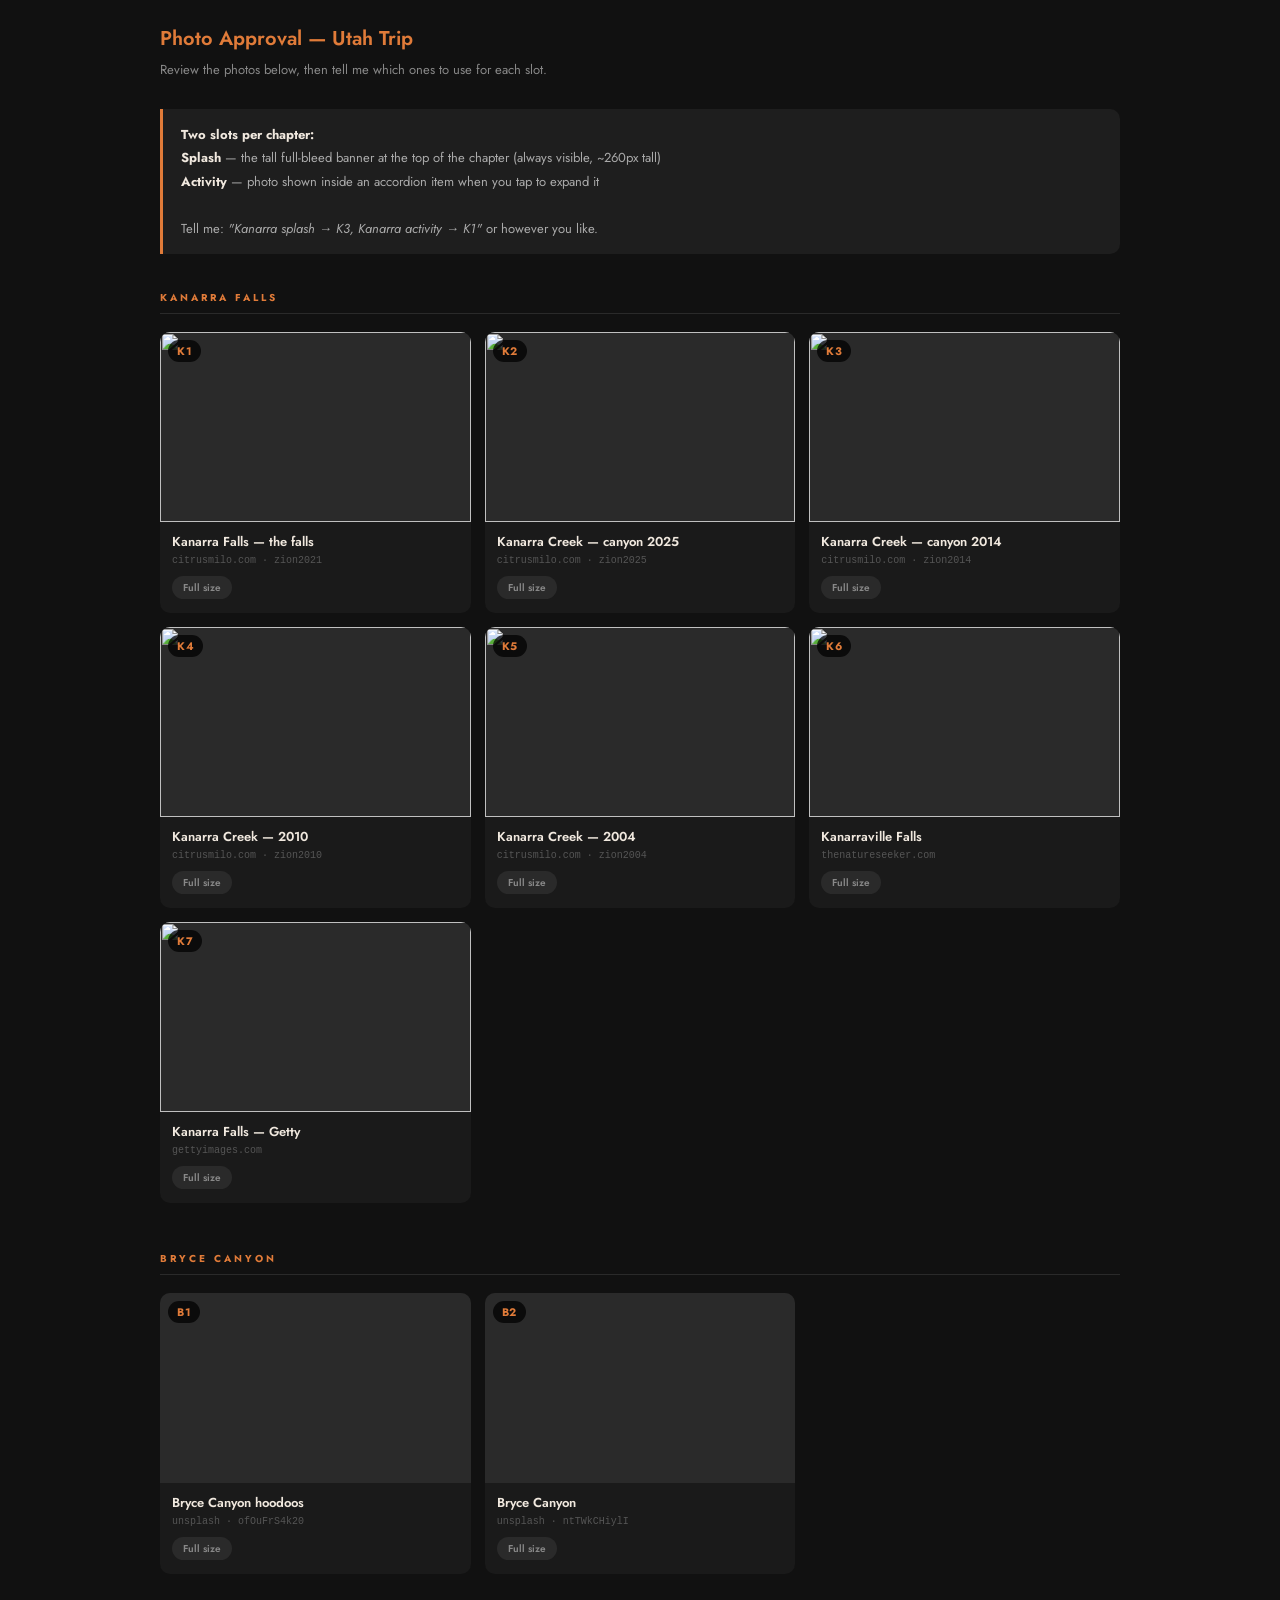
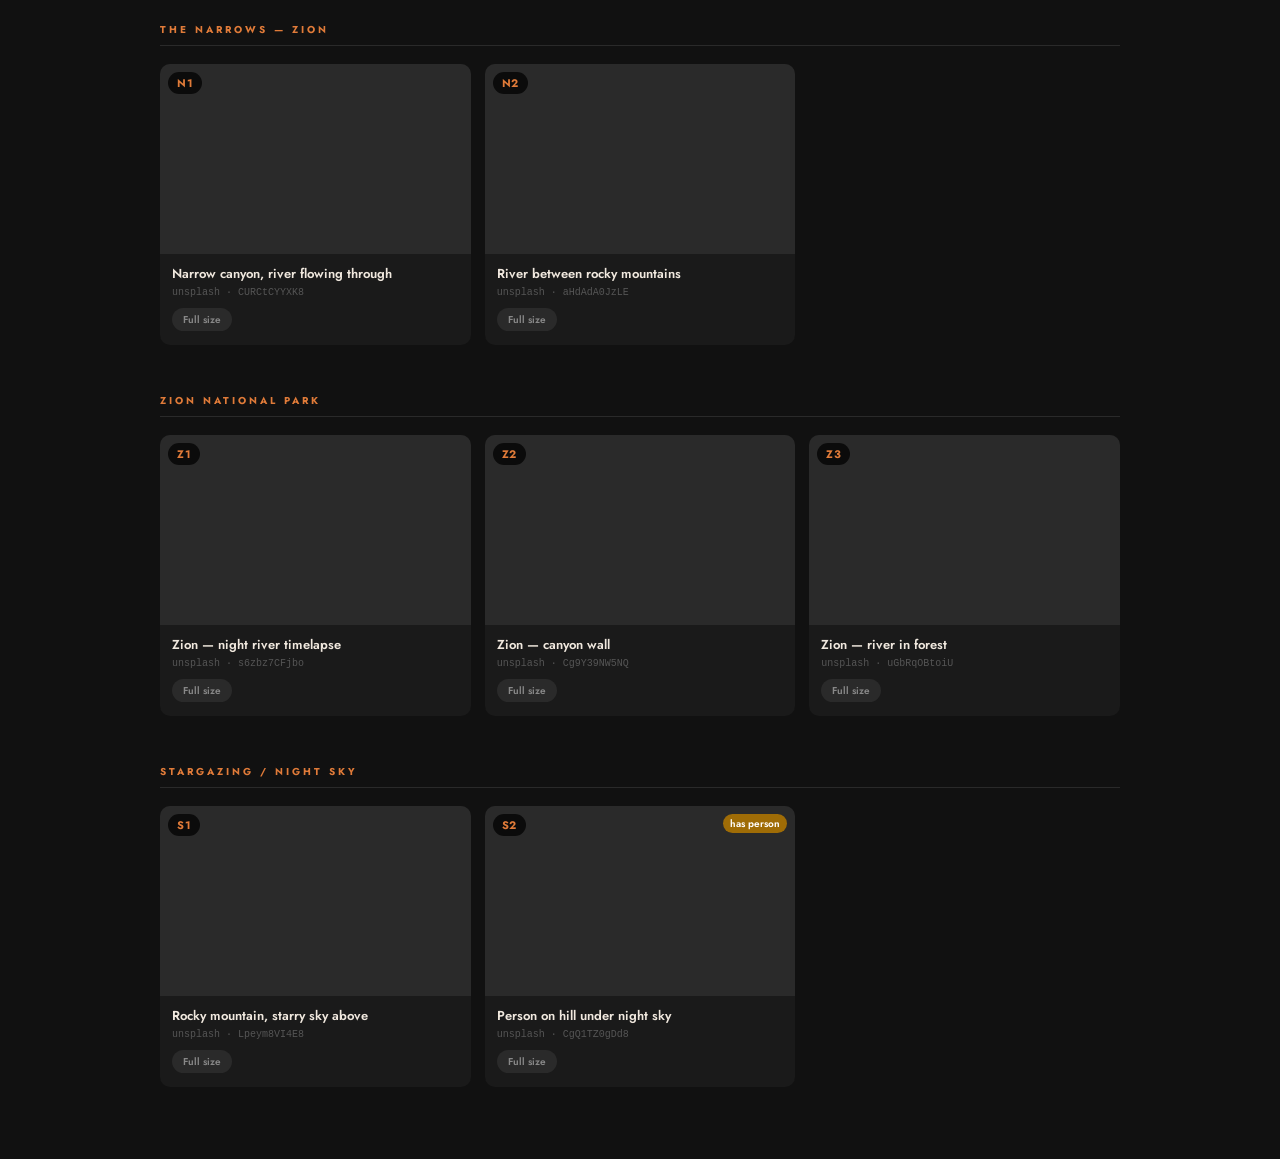
==== photos.html @ e94b5b5e "update: rebuild photo gallery with user-provided photos Kanarra (K1-K7), Bryce (B1-B2), Narrows (N1-" ====
<!DOCTYPE html>
<html lang="en">
<head>
<meta charset="UTF-8">
<meta name="viewport" content="width=device-width, initial-scale=1.0">
<title>Photo Approval — Utah Trip</title>
<link href="https://fonts.googleapis.com/css2?family=Jost:wght@300;400;600&display=swap" rel="stylesheet">
<style>
* { box-sizing: border-box; margin: 0; padding: 0; }
body { font-family: 'Jost', sans-serif; background: #111; color: #f0e8de; padding: 24px 20px; max-width: 1000px; margin: 0 auto; }

h1 { font-size: 20px; font-weight: 600; color: #E07B39; margin-bottom: 6px; }
.intro { font-size: 13px; color: #888; line-height: 1.7; margin-bottom: 28px; }

.how-to {
  background: #1e1e1e; border-left: 3px solid #E07B39; border-radius: 0 10px 10px 0;
  padding: 14px 18px; margin-bottom: 36px; font-size: 13px; color: #aaa; line-height: 1.8;
}
.how-to strong { color: #f0e8de; }

.section { margin-bottom: 48px; }
.section-title {
  font-size: 10px; font-weight: 700; letter-spacing: 3px; text-transform: uppercase;
  color: #E07B39; padding-bottom: 8px; border-bottom: 1px solid #2a2a2a; margin-bottom: 18px;
}

.grid { display: grid; grid-template-columns: repeat(auto-fill, minmax(260px, 1fr)); gap: 14px; }

.card { background: #1a1a1a; border-radius: 10px; overflow: hidden; }
.photo {
  width: 100%; height: 190px;
  background-size: cover; background-position: center; background-color: #2a2a2a;
  position: relative;
}
.photo img { width: 100%; height: 100%; object-fit: cover; display: block; }
.badge {
  position: absolute; top: 8px; left: 8px;
  background: rgba(0,0,0,0.75); color: #E07B39;
  font-size: 11px; font-weight: 700; padding: 3px 9px; border-radius: 20px;
  letter-spacing: 0.5px;
}
.warn-badge {
  position: absolute; top: 8px; right: 8px;
  background: rgba(180,120,0,0.85); color: white;
  font-size: 10px; font-weight: 600; padding: 2px 7px; border-radius: 20px;
}
.card-body { padding: 10px 12px 14px; }
.card-label { font-size: 13px; font-weight: 600; margin-bottom: 4px; }
.card-src { font-size: 10px; color: #555; font-family: monospace; word-break: break-all; margin-bottom: 8px; }
.link-btn {
  display: inline-block; padding: 4px 11px; border-radius: 20px;
  font-size: 10px; font-weight: 600; text-decoration: none;
  background: #2a2a2a; color: #888; transition: background 0.15s;
}
.link-btn:hover { background: #333; color: #aaa; }
</style>
</head>
<body>

<h1>Photo Approval — Utah Trip</h1>
<p class="intro">Review the photos below, then tell me which ones to use for each slot.</p>

<div class="how-to">
  <strong>Two slots per chapter:</strong><br>
  <strong>Splash</strong> — the tall full-bleed banner at the top of the chapter (always visible, ~260px tall)<br>
  <strong>Activity</strong> — photo shown inside an accordion item when you tap to expand it<br><br>
  Tell me: <em>"Kanarra splash → K3, Kanarra activity → K1"</em> or however you like.
</div>

<!-- ── KANARRA FALLS ── -->
<div class="section">
  <div class="section-title">Kanarra Falls</div>
  <div class="grid">

    <div class="card">
      <div class="photo">
        <img src="https://www.citrusmilo.com/zion2021/joebraun_kanarrafalls01.jpg" alt="">
        <div class="badge">K1</div>
      </div>
      <div class="card-body">
        <div class="card-label">Kanarra Falls — the falls</div>
        <div class="card-src">citrusmilo.com · zion2021</div>
        <a class="link-btn" href="https://www.citrusmilo.com/zion2021/joebraun_kanarrafalls01.jpg" target="_blank">Full size</a>
      </div>
    </div>

    <div class="card">
      <div class="photo">
        <img src="https://www.citrusmilo.com/zion2025/joebraun_kanarracreek04.jpg" alt="">
        <div class="badge">K2</div>
      </div>
      <div class="card-body">
        <div class="card-label">Kanarra Creek — canyon 2025</div>
        <div class="card-src">citrusmilo.com · zion2025</div>
        <a class="link-btn" href="https://www.citrusmilo.com/zion2025/joebraun_kanarracreek04.jpg" target="_blank">Full size</a>
      </div>
    </div>

    <div class="card">
      <div class="photo">
        <img src="https://www.citrusmilo.com/zion2014/joebraun_kanarracreek04.jpg" alt="">
        <div class="badge">K3</div>
      </div>
      <div class="card-body">
        <div class="card-label">Kanarra Creek — canyon 2014</div>
        <div class="card-src">citrusmilo.com · zion2014</div>
        <a class="link-btn" href="https://www.citrusmilo.com/zion2014/joebraun_kanarracreek04.jpg" target="_blank">Full size</a>
      </div>
    </div>

    <div class="card">
      <div class="photo">
        <img src="https://www.citrusmilo.com/zion2010/joebraun_kanarra05.jpg" alt="">
        <div class="badge">K4</div>
      </div>
      <div class="card-body">
        <div class="card-label">Kanarra Creek — 2010</div>
        <div class="card-src">citrusmilo.com · zion2010</div>
        <a class="link-btn" href="https://www.citrusmilo.com/zion2010/joebraun_kanarra05.jpg" target="_blank">Full size</a>
      </div>
    </div>

    <div class="card">
      <div class="photo">
        <img src="https://www.citrusmilo.com/zion2004/joebraun_kanarra01.jpg" alt="">
        <div class="badge">K5</div>
      </div>
      <div class="card-body">
        <div class="card-label">Kanarra Creek — 2004</div>
        <div class="card-src">citrusmilo.com · zion2004</div>
        <a class="link-btn" href="https://www.citrusmilo.com/zion2004/joebraun_kanarra01.jpg" target="_blank">Full size</a>
      </div>
    </div>

    <div class="card">
      <div class="photo">
        <img src="https://thenatureseeker.com/wp-content/uploads/2022/03/kanarraville-falls-utah-picture.jpg" alt="">
        <div class="badge">K6</div>
      </div>
      <div class="card-body">
        <div class="card-label">Kanarraville Falls</div>
        <div class="card-src">thenatureseeker.com</div>
        <a class="link-btn" href="https://thenatureseeker.com/wp-content/uploads/2022/03/kanarraville-falls-utah-picture.jpg" target="_blank">Full size</a>
      </div>
    </div>

    <div class="card">
      <div class="photo">
        <img src="https://media.gettyimages.com/id/999512816/photo/kanarra-falls.jpg?s=612x612&w=0&k=20&c=t0v0VzIuKeAheg638m60kqEiAivEsEx5uffVLWKsFR0=" alt="">
        <div class="badge">K7</div>
      </div>
      <div class="card-body">
        <div class="card-label">Kanarra Falls — Getty</div>
        <div class="card-src">gettyimages.com</div>
        <a class="link-btn" href="https://media.gettyimages.com/id/999512816/photo/kanarra-falls.jpg?s=612x612&w=0&k=20&c=t0v0VzIuKeAheg638m60kqEiAivEsEx5uffVLWKsFR0=" target="_blank">Full size</a>
      </div>
    </div>

  </div>
</div>

<!-- ── BRYCE CANYON ── -->
<div class="section">
  <div class="section-title">Bryce Canyon</div>
  <div class="grid">

    <div class="card">
      <div class="photo" style="background-image:url('https://images.unsplash.com/photo-ofOuFrS4k20?w=600&q=80')">
        <div class="badge">B1</div>
      </div>
      <div class="card-body">
        <div class="card-label">Bryce Canyon hoodoos</div>
        <div class="card-src">unsplash · ofOuFrS4k20</div>
        <a class="link-btn" href="https://images.unsplash.com/photo-ofOuFrS4k20?w=1200&q=90" target="_blank">Full size</a>
      </div>
    </div>

    <div class="card">
      <div class="photo" style="background-image:url('https://images.unsplash.com/photo-ntTWkCHiylI?w=600&q=80')">
        <div class="badge">B2</div>
      </div>
      <div class="card-body">
        <div class="card-label">Bryce Canyon</div>
        <div class="card-src">unsplash · ntTWkCHiylI</div>
        <a class="link-btn" href="https://images.unsplash.com/photo-ntTWkCHiylI?w=1200&q=90" target="_blank">Full size</a>
      </div>
    </div>

  </div>
</div>

<!-- ── THE NARROWS ── -->
<div class="section">
  <div class="section-title">The Narrows — Zion</div>
  <div class="grid">

    <div class="card">
      <div class="photo" style="background-image:url('https://images.unsplash.com/photo-CURCtCYYXK8?w=600&q=80')">
        <div class="badge">N1</div>
      </div>
      <div class="card-body">
        <div class="card-label">Narrow canyon, river flowing through</div>
        <div class="card-src">unsplash · CURCtCYYXK8</div>
        <a class="link-btn" href="https://images.unsplash.com/photo-CURCtCYYXK8?w=1200&q=90" target="_blank">Full size</a>
      </div>
    </div>

    <div class="card">
      <div class="photo" style="background-image:url('https://images.unsplash.com/photo-aHdAdA0JzLE?w=600&q=80')">
        <div class="badge">N2</div>
      </div>
      <div class="card-body">
        <div class="card-label">River between rocky mountains</div>
        <div class="card-src">unsplash · aHdAdA0JzLE</div>
        <a class="link-btn" href="https://images.unsplash.com/photo-aHdAdA0JzLE?w=1200&q=90" target="_blank">Full size</a>
      </div>
    </div>

  </div>
</div>

<!-- ── ZION ── -->
<div class="section">
  <div class="section-title">Zion National Park</div>
  <div class="grid">

    <div class="card">
      <div class="photo" style="background-image:url('https://images.unsplash.com/photo-s6zbz7CFjbo?w=600&q=80')">
        <div class="badge">Z1</div>
      </div>
      <div class="card-body">
        <div class="card-label">Zion — night river timelapse</div>
        <div class="card-src">unsplash · s6zbz7CFjbo</div>
        <a class="link-btn" href="https://images.unsplash.com/photo-s6zbz7CFjbo?w=1200&q=90" target="_blank">Full size</a>
      </div>
    </div>

    <div class="card">
      <div class="photo" style="background-image:url('https://images.unsplash.com/photo-Cg9Y39NW5NQ?w=600&q=80')">
        <div class="badge">Z2</div>
      </div>
      <div class="card-body">
        <div class="card-label">Zion — canyon wall</div>
        <div class="card-src">unsplash · Cg9Y39NW5NQ</div>
        <a class="link-btn" href="https://images.unsplash.com/photo-Cg9Y39NW5NQ?w=1200&q=90" target="_blank">Full size</a>
      </div>
    </div>

    <div class="card">
      <div class="photo" style="background-image:url('https://images.unsplash.com/photo-uGbRqOBtoiU?w=600&q=80')">
        <div class="badge">Z3</div>
      </div>
      <div class="card-body">
        <div class="card-label">Zion — river in forest</div>
        <div class="card-src">unsplash · uGbRqOBtoiU</div>
        <a class="link-btn" href="https://images.unsplash.com/photo-uGbRqOBtoiU?w=1200&q=90" target="_blank">Full size</a>
      </div>
    </div>

  </div>
</div>

<!-- ── STARGAZING ── -->
<div class="section">
  <div class="section-title">Stargazing / Night Sky</div>
  <div class="grid">

    <div class="card">
      <div class="photo" style="background-image:url('https://images.unsplash.com/photo-Lpeym8VI4E8?w=600&q=80')">
        <div class="badge">S1</div>
      </div>
      <div class="card-body">
        <div class="card-label">Rocky mountain, starry sky above</div>
        <div class="card-src">unsplash · Lpeym8VI4E8</div>
        <a class="link-btn" href="https://images.unsplash.com/photo-Lpeym8VI4E8?w=1200&q=90" target="_blank">Full size</a>
      </div>
    </div>

    <div class="card">
      <div class="photo" style="background-image:url('https://images.unsplash.com/photo-CgQ1TZ0gDd8?w=600&q=80')">
        <div class="badge">S2</div>
        <div class="warn-badge">has person</div>
      </div>
      <div class="card-body">
        <div class="card-label">Person on hill under night sky</div>
        <div class="card-src">unsplash · CgQ1TZ0gDd8</div>
        <a class="link-btn" href="https://images.unsplash.com/photo-CgQ1TZ0gDd8?w=1200&q=90" target="_blank">Full size</a>
      </div>
    </div>

  </div>
</div>

</body>
</html>
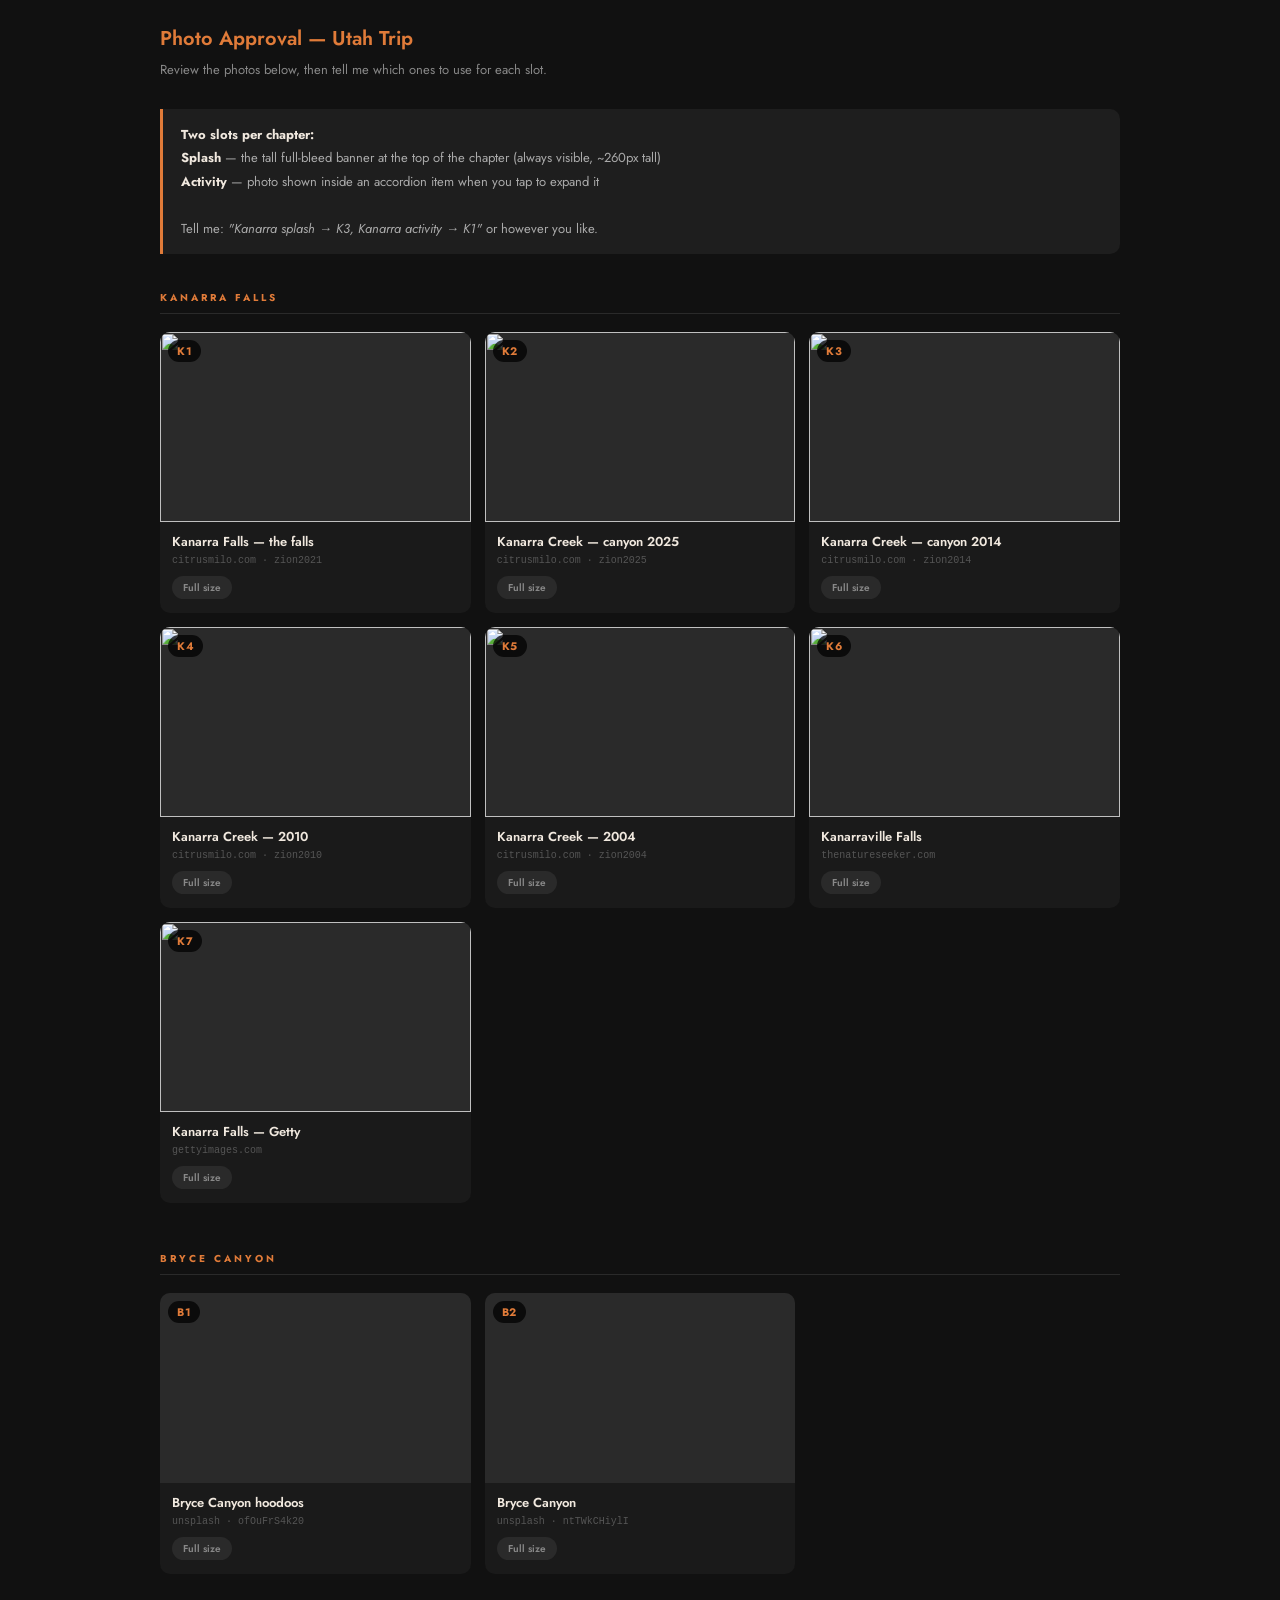
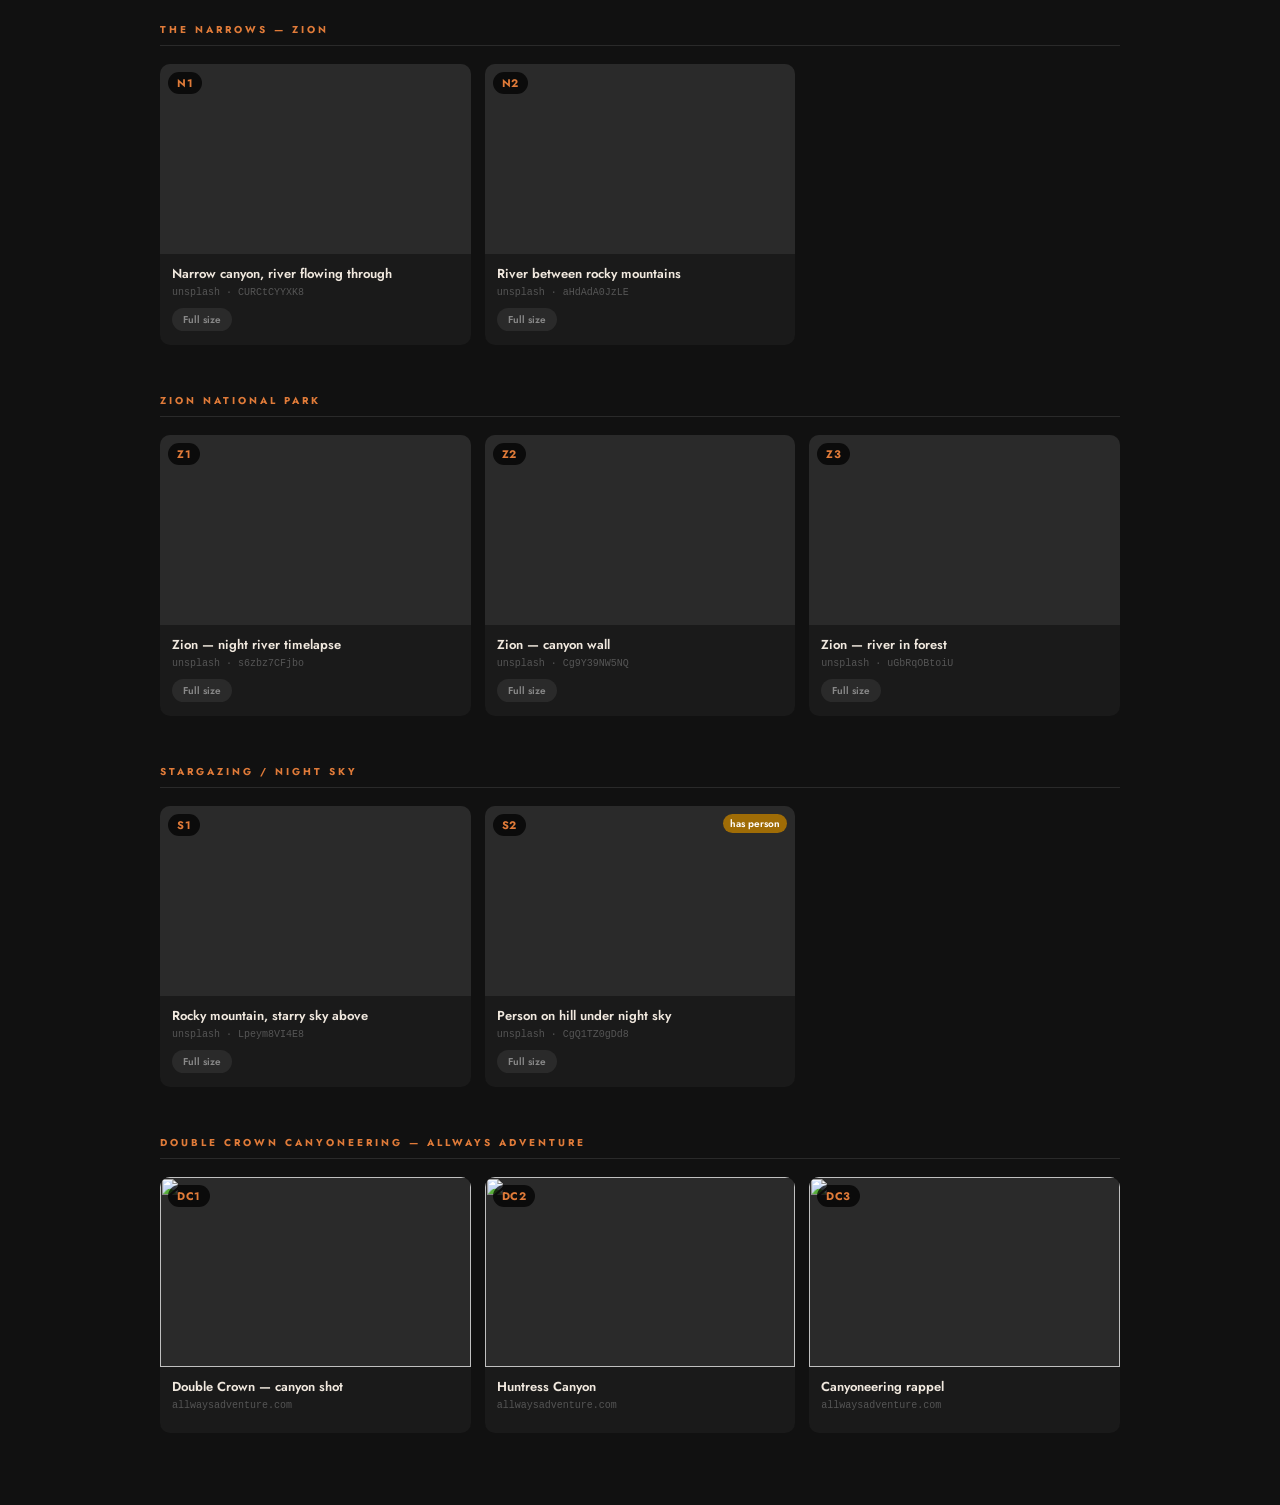
==== commit 28a7379e: "update: add Double Crown canyoneering photos to gallery (DC1-DC3) Co-Authored-By: Claude Sonnet 4.6 " ====
--- a/photos.html
+++ b/photos.html
@@ -291,5 +291,46 @@
   </div>
 </div>
 
+<!-- ── DOUBLE CROWN CANYONEERING ── -->
+<div class="section">
+  <div class="section-title">Double Crown Canyoneering — AllWays Adventure</div>
+  <div class="grid">
+
+    <div class="card">
+      <div class="photo">
+        <img src="https://imgs.search.brave.com/2PolGv3Bz6YYLjtD24hoktXtjf54AM1JZs0jBJDjVDE/rs:fit:860:0:0:0/g:ce/aHR0cHM6Ly9saXJw/LmNkbi13ZWJzaXRl/LmNvbS8yZDc4Mzlk/YS9kbXMzcmVwL211/bHRpL29wdC8yMDIy/MDQwOV9mdWppZmls/bXgxMDBzXzY1NjJy/LTE5MjB3LmpwZw" alt="">
+        <div class="badge">DC1</div>
+      </div>
+      <div class="card-body">
+        <div class="card-label">Double Crown — canyon shot</div>
+        <div class="card-src">allwaysadventure.com</div>
+      </div>
+    </div>
+
+    <div class="card">
+      <div class="photo">
+        <img src="https://imgs.search.brave.com/Ma5RePXNH6Gh5f4TdKRFjUeQZqiKi2fNi2KFllcqXCk/rs:fit:860:0:0:0/g:ce/aHR0cHM6Ly9saXJw/LmNkbi13ZWJzaXRl/LmNvbS8yZDc4Mzlk/YS9kbXMzcmVwL211/bHRpL29wdC9IVU5U/UkVTUy0yLTBhM2I5/OTcxLTE5MjB3Lmpw/Zw" alt="">
+        <div class="badge">DC2</div>
+      </div>
+      <div class="card-body">
+        <div class="card-label">Huntress Canyon</div>
+        <div class="card-src">allwaysadventure.com</div>
+      </div>
+    </div>
+
+    <div class="card">
+      <div class="photo">
+        <img src="https://imgs.search.brave.com/9kZmUa7EKPGz6lM08OvMpXDlsE5Gnz9p8IB1Xrl00d0/rs:fit:860:0:0:0/g:ce/aHR0cHM6Ly9saXJw/LmNkbi13ZWJzaXRl/LmNvbS8yZDc4Mzlk/YS9kbXMzcmVwL211/bHRpL29wdC9DYW55/b25lZXJpbmctMzMt/NmRlMGJhZjYtMTky/MHcuanBn" alt="">
+        <div class="badge">DC3</div>
+      </div>
+      <div class="card-body">
+        <div class="card-label">Canyoneering rappel</div>
+        <div class="card-src">allwaysadventure.com</div>
+      </div>
+    </div>
+
+  </div>
+</div>
+
 </body>
 </html>
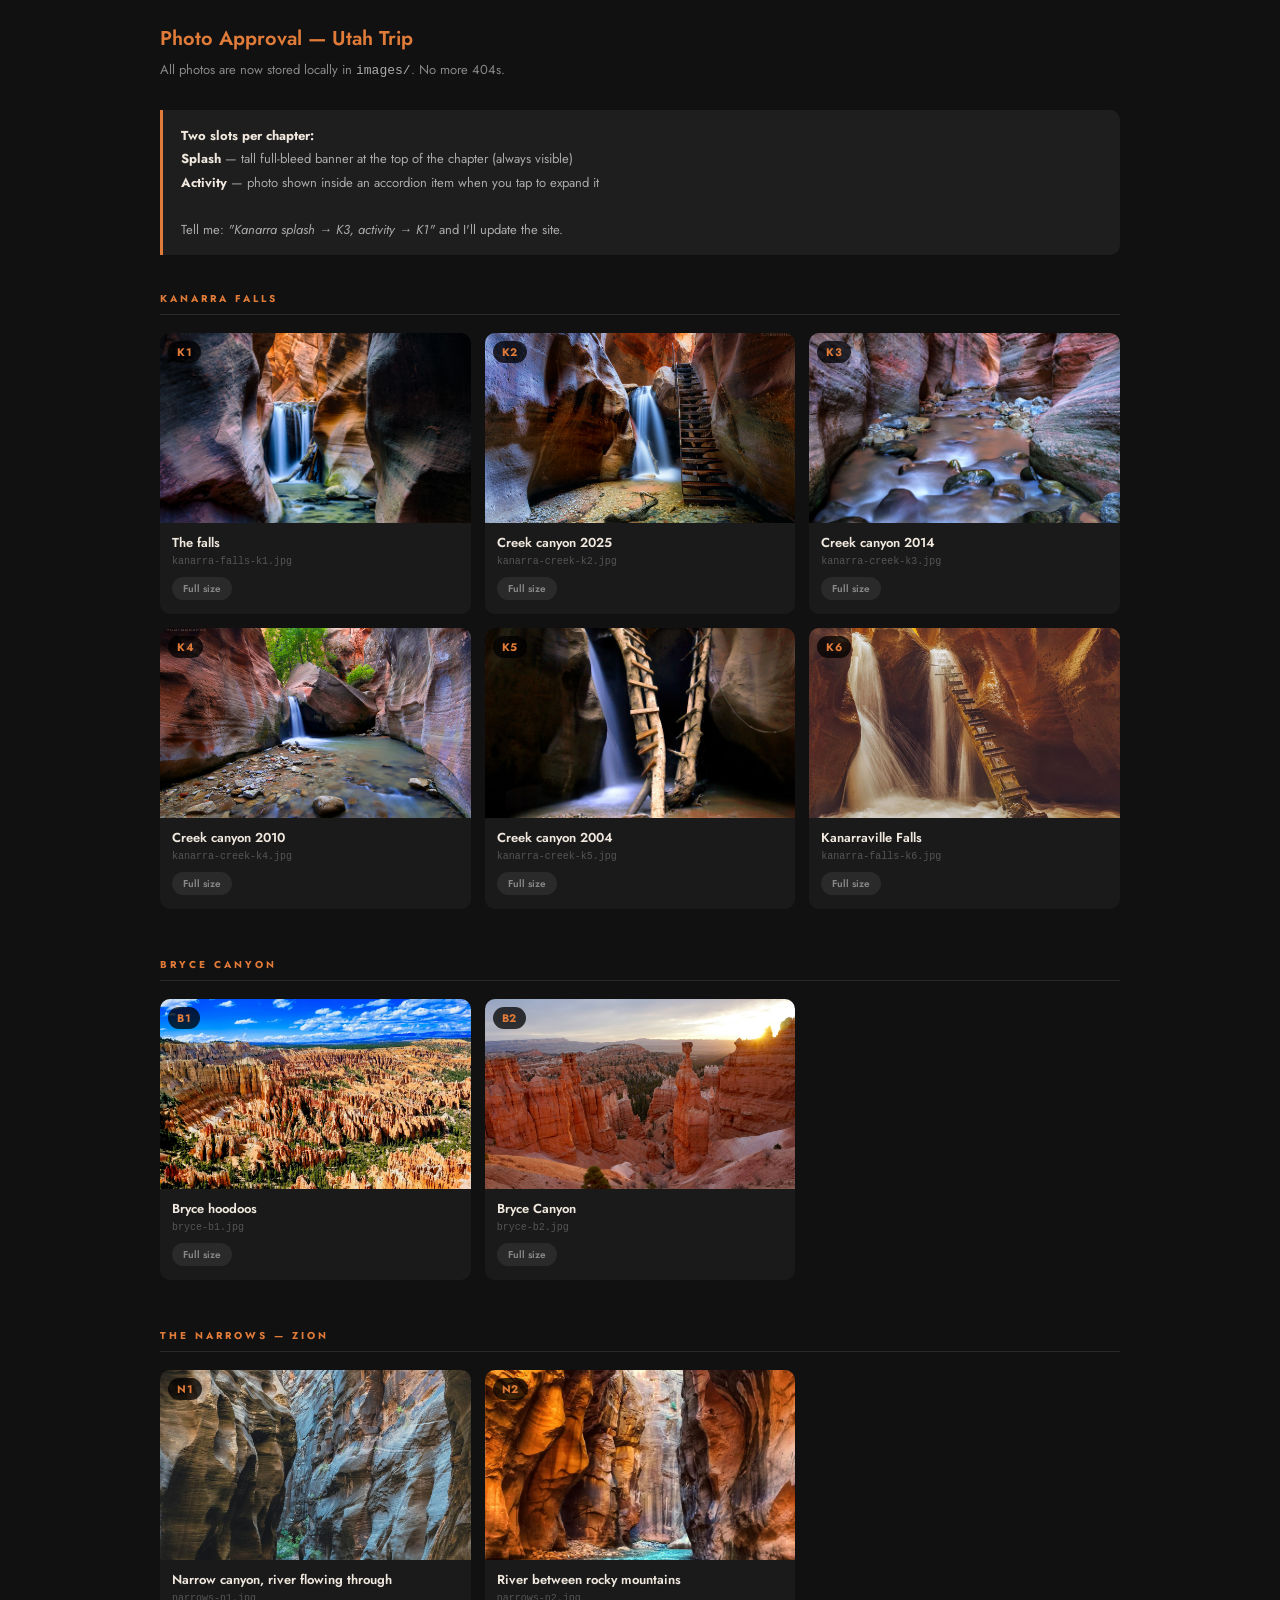
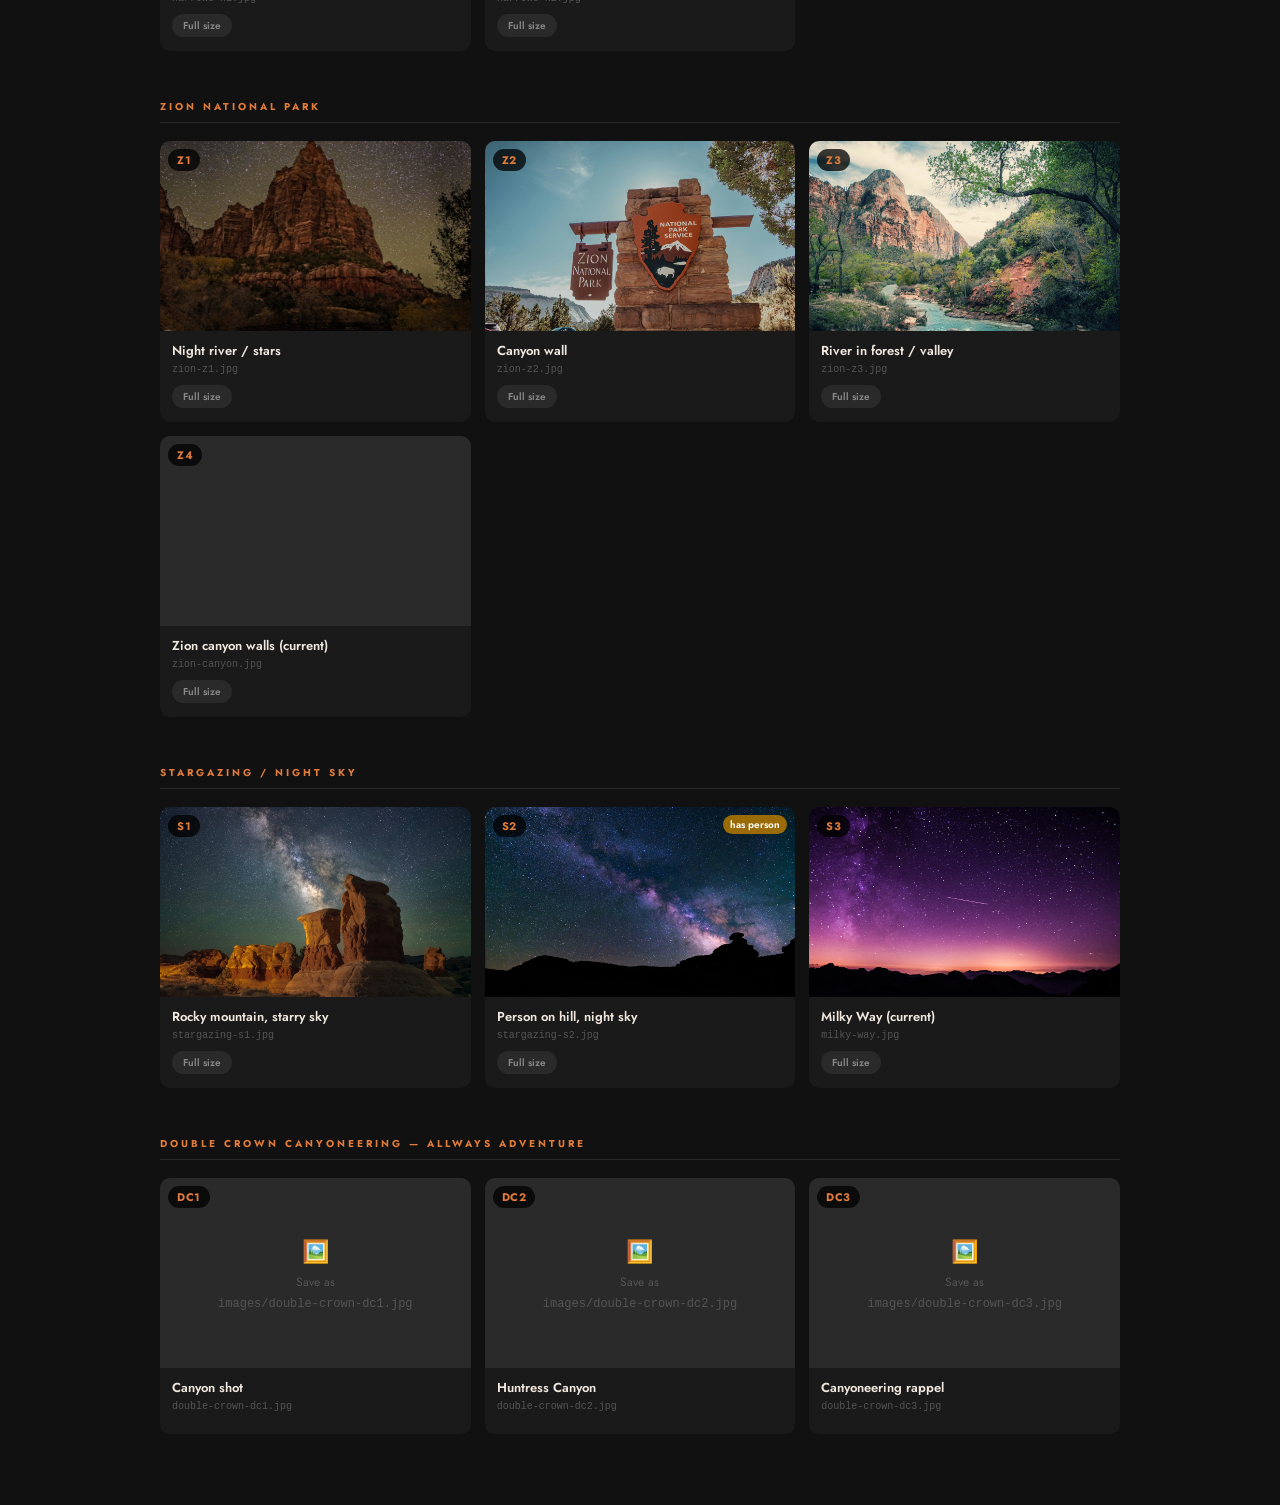
==== commit eede9b2f: "feat: download all photos locally, no more external CDN deps images/ folder with all candidate photo" ====
--- a/photos.html
+++ b/photos.html
@@ -44,6 +44,11 @@
   background: rgba(180,120,0,0.85); color: white;
   font-size: 10px; font-weight: 600; padding: 2px 7px; border-radius: 20px;
 }
+.pending {
+  display: flex; align-items: center; justify-content: center;
+  font-size: 12px; color: #555; flex-direction: column; gap: 6px;
+}
+.pending span { font-size: 22px; }
 .card-body { padding: 10px 12px 14px; }
 .card-label { font-size: 13px; font-weight: 600; margin-bottom: 4px; }
 .card-src { font-size: 10px; color: #555; font-family: monospace; word-break: break-all; margin-bottom: 8px; }
@@ -58,13 +63,13 @@
 <body>
 
 <h1>Photo Approval — Utah Trip</h1>
-<p class="intro">Review the photos below, then tell me which ones to use for each slot.</p>
+<p class="intro">All photos are now stored locally in <code style="color:#aaa">images/</code>. No more 404s.</p>
 
 <div class="how-to">
   <strong>Two slots per chapter:</strong><br>
-  <strong>Splash</strong> — the tall full-bleed banner at the top of the chapter (always visible, ~260px tall)<br>
+  <strong>Splash</strong> — tall full-bleed banner at the top of the chapter (always visible)<br>
   <strong>Activity</strong> — photo shown inside an accordion item when you tap to expand it<br><br>
-  Tell me: <em>"Kanarra splash → K3, Kanarra activity → K1"</em> or however you like.
+  Tell me: <em>"Kanarra splash → K3, activity → K1"</em> and I'll update the site.
 </div>
 
 <!-- ── KANARRA FALLS ── -->
@@ -73,86 +78,56 @@
   <div class="grid">
 
     <div class="card">
-      <div class="photo">
-        <img src="https://www.citrusmilo.com/zion2021/joebraun_kanarrafalls01.jpg" alt="">
-        <div class="badge">K1</div>
-      </div>
-      <div class="card-body">
-        <div class="card-label">Kanarra Falls — the falls</div>
-        <div class="card-src">citrusmilo.com · zion2021</div>
-        <a class="link-btn" href="https://www.citrusmilo.com/zion2021/joebraun_kanarrafalls01.jpg" target="_blank">Full size</a>
-      </div>
-    </div>
-
-    <div class="card">
-      <div class="photo">
-        <img src="https://www.citrusmilo.com/zion2025/joebraun_kanarracreek04.jpg" alt="">
-        <div class="badge">K2</div>
-      </div>
-      <div class="card-body">
-        <div class="card-label">Kanarra Creek — canyon 2025</div>
-        <div class="card-src">citrusmilo.com · zion2025</div>
-        <a class="link-btn" href="https://www.citrusmilo.com/zion2025/joebraun_kanarracreek04.jpg" target="_blank">Full size</a>
-      </div>
-    </div>
-
-    <div class="card">
-      <div class="photo">
-        <img src="https://www.citrusmilo.com/zion2014/joebraun_kanarracreek04.jpg" alt="">
-        <div class="badge">K3</div>
-      </div>
-      <div class="card-body">
-        <div class="card-label">Kanarra Creek — canyon 2014</div>
-        <div class="card-src">citrusmilo.com · zion2014</div>
-        <a class="link-btn" href="https://www.citrusmilo.com/zion2014/joebraun_kanarracreek04.jpg" target="_blank">Full size</a>
-      </div>
-    </div>
-
-    <div class="card">
-      <div class="photo">
-        <img src="https://www.citrusmilo.com/zion2010/joebraun_kanarra05.jpg" alt="">
-        <div class="badge">K4</div>
-      </div>
-      <div class="card-body">
-        <div class="card-label">Kanarra Creek — 2010</div>
-        <div class="card-src">citrusmilo.com · zion2010</div>
-        <a class="link-btn" href="https://www.citrusmilo.com/zion2010/joebraun_kanarra05.jpg" target="_blank">Full size</a>
-      </div>
-    </div>
-
-    <div class="card">
-      <div class="photo">
-        <img src="https://www.citrusmilo.com/zion2004/joebraun_kanarra01.jpg" alt="">
-        <div class="badge">K5</div>
-      </div>
-      <div class="card-body">
-        <div class="card-label">Kanarra Creek — 2004</div>
-        <div class="card-src">citrusmilo.com · zion2004</div>
-        <a class="link-btn" href="https://www.citrusmilo.com/zion2004/joebraun_kanarra01.jpg" target="_blank">Full size</a>
-      </div>
-    </div>
-
-    <div class="card">
-      <div class="photo">
-        <img src="https://thenatureseeker.com/wp-content/uploads/2022/03/kanarraville-falls-utah-picture.jpg" alt="">
-        <div class="badge">K6</div>
-      </div>
+      <div class="photo"><img src="images/kanarra-falls-k1.jpg" alt=""><div class="badge">K1</div></div>
+      <div class="card-body">
+        <div class="card-label">The falls</div>
+        <div class="card-src">kanarra-falls-k1.jpg</div>
+        <a class="link-btn" href="images/kanarra-falls-k1.jpg" target="_blank">Full size</a>
+      </div>
+    </div>
+
+    <div class="card">
+      <div class="photo"><img src="images/kanarra-creek-k2.jpg" alt=""><div class="badge">K2</div></div>
+      <div class="card-body">
+        <div class="card-label">Creek canyon 2025</div>
+        <div class="card-src">kanarra-creek-k2.jpg</div>
+        <a class="link-btn" href="images/kanarra-creek-k2.jpg" target="_blank">Full size</a>
+      </div>
+    </div>
+
+    <div class="card">
+      <div class="photo"><img src="images/kanarra-creek-k3.jpg" alt=""><div class="badge">K3</div></div>
+      <div class="card-body">
+        <div class="card-label">Creek canyon 2014</div>
+        <div class="card-src">kanarra-creek-k3.jpg</div>
+        <a class="link-btn" href="images/kanarra-creek-k3.jpg" target="_blank">Full size</a>
+      </div>
+    </div>
+
+    <div class="card">
+      <div class="photo"><img src="images/kanarra-creek-k4.jpg" alt=""><div class="badge">K4</div></div>
+      <div class="card-body">
+        <div class="card-label">Creek canyon 2010</div>
+        <div class="card-src">kanarra-creek-k4.jpg</div>
+        <a class="link-btn" href="images/kanarra-creek-k4.jpg" target="_blank">Full size</a>
+      </div>
+    </div>
+
+    <div class="card">
+      <div class="photo"><img src="images/kanarra-creek-k5.jpg" alt=""><div class="badge">K5</div></div>
+      <div class="card-body">
+        <div class="card-label">Creek canyon 2004</div>
+        <div class="card-src">kanarra-creek-k5.jpg</div>
+        <a class="link-btn" href="images/kanarra-creek-k5.jpg" target="_blank">Full size</a>
+      </div>
+    </div>
+
+    <div class="card">
+      <div class="photo"><img src="images/kanarra-falls-k6.jpg" alt=""><div class="badge">K6</div></div>
       <div class="card-body">
         <div class="card-label">Kanarraville Falls</div>
-        <div class="card-src">thenatureseeker.com</div>
-        <a class="link-btn" href="https://thenatureseeker.com/wp-content/uploads/2022/03/kanarraville-falls-utah-picture.jpg" target="_blank">Full size</a>
-      </div>
-    </div>
-
-    <div class="card">
-      <div class="photo">
-        <img src="https://media.gettyimages.com/id/999512816/photo/kanarra-falls.jpg?s=612x612&w=0&k=20&c=t0v0VzIuKeAheg638m60kqEiAivEsEx5uffVLWKsFR0=" alt="">
-        <div class="badge">K7</div>
-      </div>
-      <div class="card-body">
-        <div class="card-label">Kanarra Falls — Getty</div>
-        <div class="card-src">gettyimages.com</div>
-        <a class="link-btn" href="https://media.gettyimages.com/id/999512816/photo/kanarra-falls.jpg?s=612x612&w=0&k=20&c=t0v0VzIuKeAheg638m60kqEiAivEsEx5uffVLWKsFR0=" target="_blank">Full size</a>
+        <div class="card-src">kanarra-falls-k6.jpg</div>
+        <a class="link-btn" href="images/kanarra-falls-k6.jpg" target="_blank">Full size</a>
       </div>
     </div>
 
@@ -165,24 +140,20 @@
   <div class="grid">
 
     <div class="card">
-      <div class="photo" style="background-image:url('https://images.unsplash.com/photo-ofOuFrS4k20?w=600&q=80')">
-        <div class="badge">B1</div>
-      </div>
-      <div class="card-body">
-        <div class="card-label">Bryce Canyon hoodoos</div>
-        <div class="card-src">unsplash · ofOuFrS4k20</div>
-        <a class="link-btn" href="https://images.unsplash.com/photo-ofOuFrS4k20?w=1200&q=90" target="_blank">Full size</a>
-      </div>
-    </div>
-
-    <div class="card">
-      <div class="photo" style="background-image:url('https://images.unsplash.com/photo-ntTWkCHiylI?w=600&q=80')">
-        <div class="badge">B2</div>
-      </div>
+      <div class="photo" style="background-image:url('images/bryce-b1.jpg')"><div class="badge">B1</div></div>
+      <div class="card-body">
+        <div class="card-label">Bryce hoodoos</div>
+        <div class="card-src">bryce-b1.jpg</div>
+        <a class="link-btn" href="images/bryce-b1.jpg" target="_blank">Full size</a>
+      </div>
+    </div>
+
+    <div class="card">
+      <div class="photo" style="background-image:url('images/bryce-b2.jpg')"><div class="badge">B2</div></div>
       <div class="card-body">
         <div class="card-label">Bryce Canyon</div>
-        <div class="card-src">unsplash · ntTWkCHiylI</div>
-        <a class="link-btn" href="https://images.unsplash.com/photo-ntTWkCHiylI?w=1200&q=90" target="_blank">Full size</a>
+        <div class="card-src">bryce-b2.jpg</div>
+        <a class="link-btn" href="images/bryce-b2.jpg" target="_blank">Full size</a>
       </div>
     </div>
 
@@ -195,24 +166,20 @@
   <div class="grid">
 
     <div class="card">
-      <div class="photo" style="background-image:url('https://images.unsplash.com/photo-CURCtCYYXK8?w=600&q=80')">
-        <div class="badge">N1</div>
-      </div>
+      <div class="photo" style="background-image:url('images/narrows-n1.jpg')"><div class="badge">N1</div></div>
       <div class="card-body">
         <div class="card-label">Narrow canyon, river flowing through</div>
-        <div class="card-src">unsplash · CURCtCYYXK8</div>
-        <a class="link-btn" href="https://images.unsplash.com/photo-CURCtCYYXK8?w=1200&q=90" target="_blank">Full size</a>
-      </div>
-    </div>
-
-    <div class="card">
-      <div class="photo" style="background-image:url('https://images.unsplash.com/photo-aHdAdA0JzLE?w=600&q=80')">
-        <div class="badge">N2</div>
-      </div>
+        <div class="card-src">narrows-n1.jpg</div>
+        <a class="link-btn" href="images/narrows-n1.jpg" target="_blank">Full size</a>
+      </div>
+    </div>
+
+    <div class="card">
+      <div class="photo" style="background-image:url('images/narrows-n2.jpg')"><div class="badge">N2</div></div>
       <div class="card-body">
         <div class="card-label">River between rocky mountains</div>
-        <div class="card-src">unsplash · aHdAdA0JzLE</div>
-        <a class="link-btn" href="https://images.unsplash.com/photo-aHdAdA0JzLE?w=1200&q=90" target="_blank">Full size</a>
+        <div class="card-src">narrows-n2.jpg</div>
+        <a class="link-btn" href="images/narrows-n2.jpg" target="_blank">Full size</a>
       </div>
     </div>
 
@@ -225,35 +192,38 @@
   <div class="grid">
 
     <div class="card">
-      <div class="photo" style="background-image:url('https://images.unsplash.com/photo-s6zbz7CFjbo?w=600&q=80')">
-        <div class="badge">Z1</div>
-      </div>
-      <div class="card-body">
-        <div class="card-label">Zion — night river timelapse</div>
-        <div class="card-src">unsplash · s6zbz7CFjbo</div>
-        <a class="link-btn" href="https://images.unsplash.com/photo-s6zbz7CFjbo?w=1200&q=90" target="_blank">Full size</a>
-      </div>
-    </div>
-
-    <div class="card">
-      <div class="photo" style="background-image:url('https://images.unsplash.com/photo-Cg9Y39NW5NQ?w=600&q=80')">
-        <div class="badge">Z2</div>
-      </div>
-      <div class="card-body">
-        <div class="card-label">Zion — canyon wall</div>
-        <div class="card-src">unsplash · Cg9Y39NW5NQ</div>
-        <a class="link-btn" href="https://images.unsplash.com/photo-Cg9Y39NW5NQ?w=1200&q=90" target="_blank">Full size</a>
-      </div>
-    </div>
-
-    <div class="card">
-      <div class="photo" style="background-image:url('https://images.unsplash.com/photo-uGbRqOBtoiU?w=600&q=80')">
-        <div class="badge">Z3</div>
-      </div>
-      <div class="card-body">
-        <div class="card-label">Zion — river in forest</div>
-        <div class="card-src">unsplash · uGbRqOBtoiU</div>
-        <a class="link-btn" href="https://images.unsplash.com/photo-uGbRqOBtoiU?w=1200&q=90" target="_blank">Full size</a>
+      <div class="photo" style="background-image:url('images/zion-z1.jpg')"><div class="badge">Z1</div></div>
+      <div class="card-body">
+        <div class="card-label">Night river / stars</div>
+        <div class="card-src">zion-z1.jpg</div>
+        <a class="link-btn" href="images/zion-z1.jpg" target="_blank">Full size</a>
+      </div>
+    </div>
+
+    <div class="card">
+      <div class="photo" style="background-image:url('images/zion-z2.jpg')"><div class="badge">Z2</div></div>
+      <div class="card-body">
+        <div class="card-label">Canyon wall</div>
+        <div class="card-src">zion-z2.jpg</div>
+        <a class="link-btn" href="images/zion-z2.jpg" target="_blank">Full size</a>
+      </div>
+    </div>
+
+    <div class="card">
+      <div class="photo" style="background-image:url('images/zion-z3.jpg')"><div class="badge">Z3</div></div>
+      <div class="card-body">
+        <div class="card-label">River in forest / valley</div>
+        <div class="card-src">zion-z3.jpg</div>
+        <a class="link-btn" href="images/zion-z3.jpg" target="_blank">Full size</a>
+      </div>
+    </div>
+
+    <div class="card">
+      <div class="photo" style="background-image:url('images/zion-canyon.jpg')"><div class="badge">Z4</div></div>
+      <div class="card-body">
+        <div class="card-label">Zion canyon walls (current)</div>
+        <div class="card-src">zion-canyon.jpg</div>
+        <a class="link-btn" href="images/zion-canyon.jpg" target="_blank">Full size</a>
       </div>
     </div>
 
@@ -266,25 +236,32 @@
   <div class="grid">
 
     <div class="card">
-      <div class="photo" style="background-image:url('https://images.unsplash.com/photo-Lpeym8VI4E8?w=600&q=80')">
-        <div class="badge">S1</div>
-      </div>
-      <div class="card-body">
-        <div class="card-label">Rocky mountain, starry sky above</div>
-        <div class="card-src">unsplash · Lpeym8VI4E8</div>
-        <a class="link-btn" href="https://images.unsplash.com/photo-Lpeym8VI4E8?w=1200&q=90" target="_blank">Full size</a>
-      </div>
-    </div>
-
-    <div class="card">
-      <div class="photo" style="background-image:url('https://images.unsplash.com/photo-CgQ1TZ0gDd8?w=600&q=80')">
+      <div class="photo" style="background-image:url('images/stargazing-s1.jpg')"><div class="badge">S1</div></div>
+      <div class="card-body">
+        <div class="card-label">Rocky mountain, starry sky</div>
+        <div class="card-src">stargazing-s1.jpg</div>
+        <a class="link-btn" href="images/stargazing-s1.jpg" target="_blank">Full size</a>
+      </div>
+    </div>
+
+    <div class="card">
+      <div class="photo" style="background-image:url('images/stargazing-s2.jpg')">
         <div class="badge">S2</div>
         <div class="warn-badge">has person</div>
       </div>
       <div class="card-body">
-        <div class="card-label">Person on hill under night sky</div>
-        <div class="card-src">unsplash · CgQ1TZ0gDd8</div>
-        <a class="link-btn" href="https://images.unsplash.com/photo-CgQ1TZ0gDd8?w=1200&q=90" target="_blank">Full size</a>
+        <div class="card-label">Person on hill, night sky</div>
+        <div class="card-src">stargazing-s2.jpg</div>
+        <a class="link-btn" href="images/stargazing-s2.jpg" target="_blank">Full size</a>
+      </div>
+    </div>
+
+    <div class="card">
+      <div class="photo" style="background-image:url('images/milky-way.jpg')"><div class="badge">S3</div></div>
+      <div class="card-body">
+        <div class="card-label">Milky Way (current)</div>
+        <div class="card-src">milky-way.jpg</div>
+        <a class="link-btn" href="images/milky-way.jpg" target="_blank">Full size</a>
       </div>
     </div>
 
@@ -297,40 +274,59 @@
   <div class="grid">
 
     <div class="card">
-      <div class="photo">
-        <img src="https://imgs.search.brave.com/2PolGv3Bz6YYLjtD24hoktXtjf54AM1JZs0jBJDjVDE/rs:fit:860:0:0:0/g:ce/aHR0cHM6Ly9saXJw/LmNkbi13ZWJzaXRl/LmNvbS8yZDc4Mzlk/YS9kbXMzcmVwL211/bHRpL29wdC8yMDIy/MDQwOV9mdWppZmls/bXgxMDBzXzY1NjJy/LTE5MjB3LmpwZw" alt="">
+      <div class="photo pending" id="dc1-photo">
+        <span>🖼️</span>
+        Save as <code>images/double-crown-dc1.jpg</code>
         <div class="badge">DC1</div>
       </div>
       <div class="card-body">
-        <div class="card-label">Double Crown — canyon shot</div>
-        <div class="card-src">allwaysadventure.com</div>
-      </div>
-    </div>
-
-    <div class="card">
-      <div class="photo">
-        <img src="https://imgs.search.brave.com/Ma5RePXNH6Gh5f4TdKRFjUeQZqiKi2fNi2KFllcqXCk/rs:fit:860:0:0:0/g:ce/aHR0cHM6Ly9saXJw/LmNkbi13ZWJzaXRl/LmNvbS8yZDc4Mzlk/YS9kbXMzcmVwL211/bHRpL29wdC9IVU5U/UkVTUy0yLTBhM2I5/OTcxLTE5MjB3Lmpw/Zw" alt="">
+        <div class="card-label">Canyon shot</div>
+        <div class="card-src">double-crown-dc1.jpg</div>
+      </div>
+    </div>
+
+    <div class="card">
+      <div class="photo pending">
+        <span>🖼️</span>
+        Save as <code>images/double-crown-dc2.jpg</code>
         <div class="badge">DC2</div>
       </div>
       <div class="card-body">
         <div class="card-label">Huntress Canyon</div>
-        <div class="card-src">allwaysadventure.com</div>
-      </div>
-    </div>
-
-    <div class="card">
-      <div class="photo">
-        <img src="https://imgs.search.brave.com/9kZmUa7EKPGz6lM08OvMpXDlsE5Gnz9p8IB1Xrl00d0/rs:fit:860:0:0:0/g:ce/aHR0cHM6Ly9saXJw/LmNkbi13ZWJzaXRl/LmNvbS8yZDc4Mzlk/YS9kbXMzcmVwL211/bHRpL29wdC9DYW55/b25lZXJpbmctMzMt/NmRlMGJhZjYtMTky/MHcuanBn" alt="">
+        <div class="card-src">double-crown-dc2.jpg</div>
+      </div>
+    </div>
+
+    <div class="card">
+      <div class="photo pending">
+        <span>🖼️</span>
+        Save as <code>images/double-crown-dc3.jpg</code>
         <div class="badge">DC3</div>
       </div>
       <div class="card-body">
         <div class="card-label">Canyoneering rappel</div>
-        <div class="card-src">allwaysadventure.com</div>
-      </div>
-    </div>
-
-  </div>
-</div>
+        <div class="card-src">double-crown-dc3.jpg</div>
+      </div>
+    </div>
+
+  </div>
+</div>
+
+<script>
+// Auto-load DC images if they exist (they'll just show as broken img otherwise)
+['dc1','dc2','dc3'].forEach((id, i) => {
+  const card = document.querySelectorAll('.pending')[i];
+  if (!card) return;
+  const img = new Image();
+  img.onload = () => {
+    card.style.backgroundImage = `url('images/double-crown-${id}.jpg')`;
+    card.style.backgroundSize = 'cover';
+    card.style.backgroundPosition = 'center';
+    card.innerHTML = `<div class="badge">${id.toUpperCase().replace('dc','DC')}</div>`;
+  };
+  img.src = `images/double-crown-${id}.jpg`;
+});
+</script>
 
 </body>
 </html>
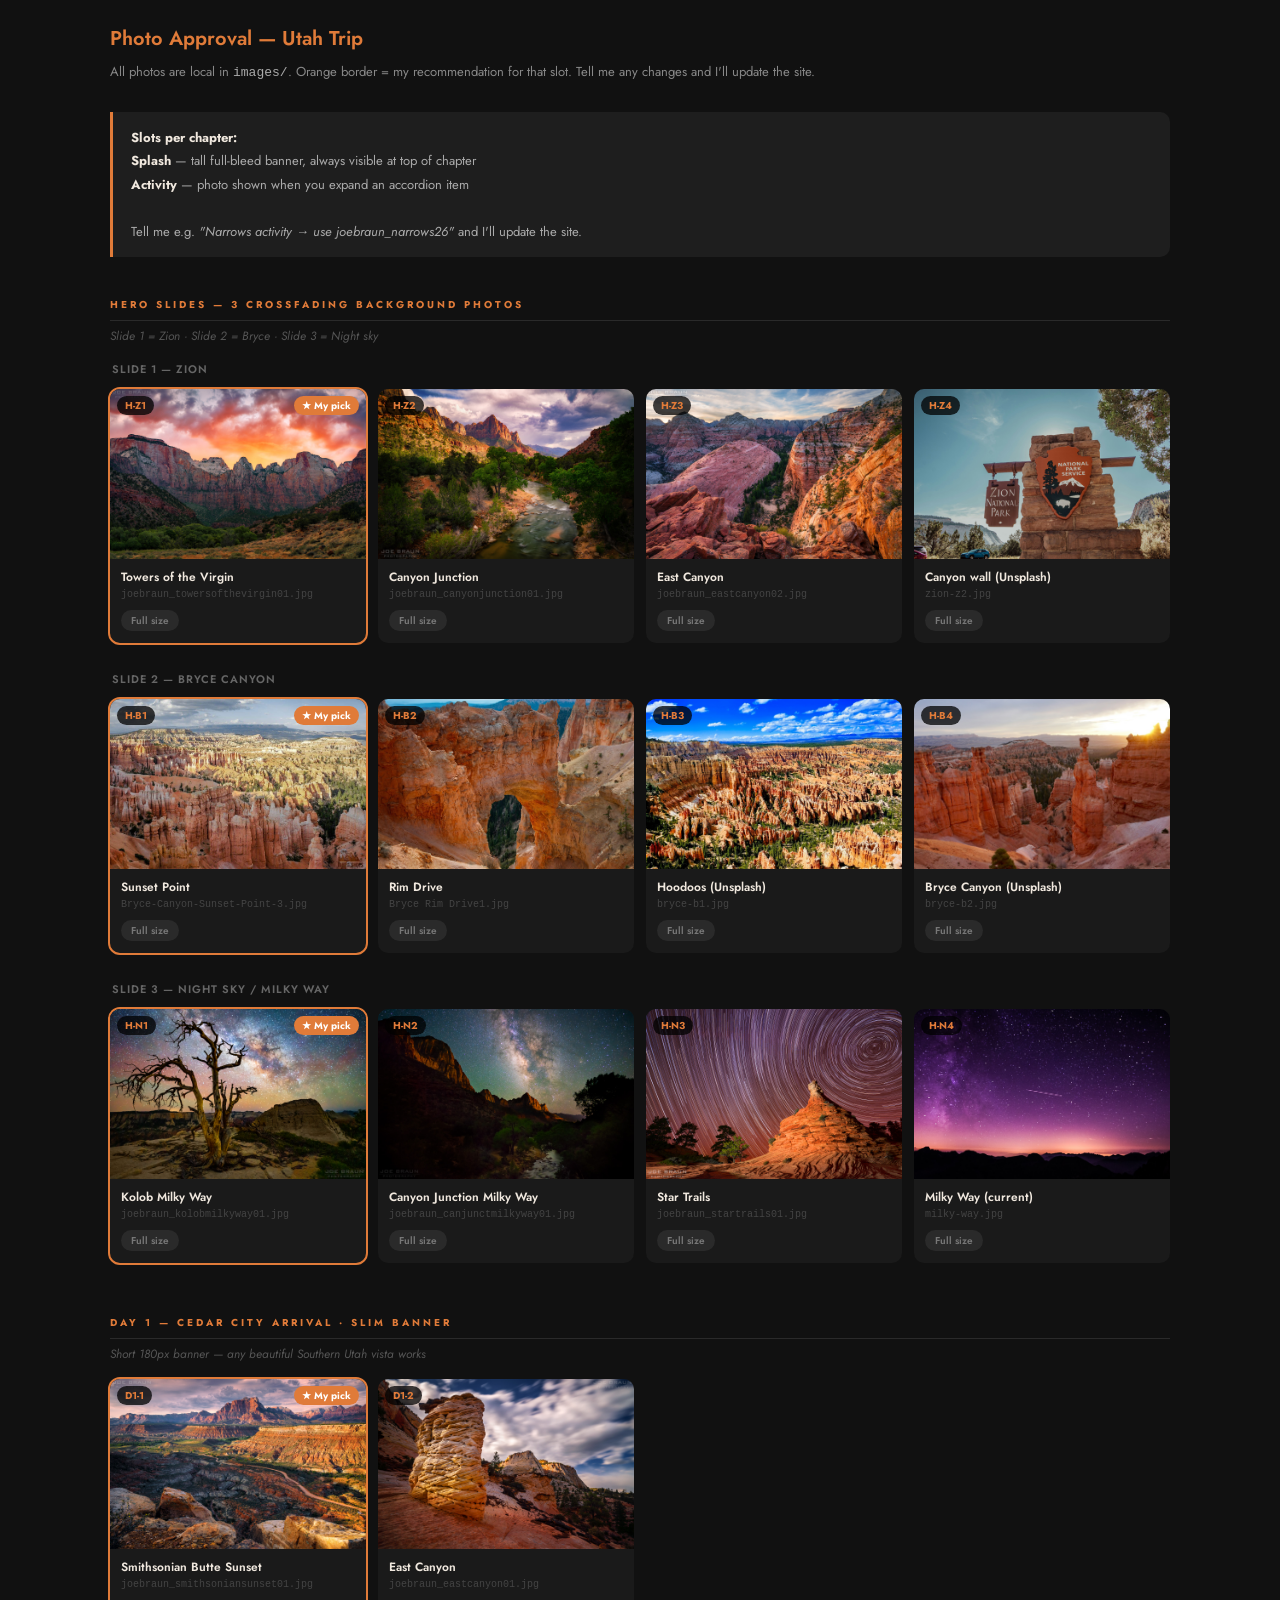
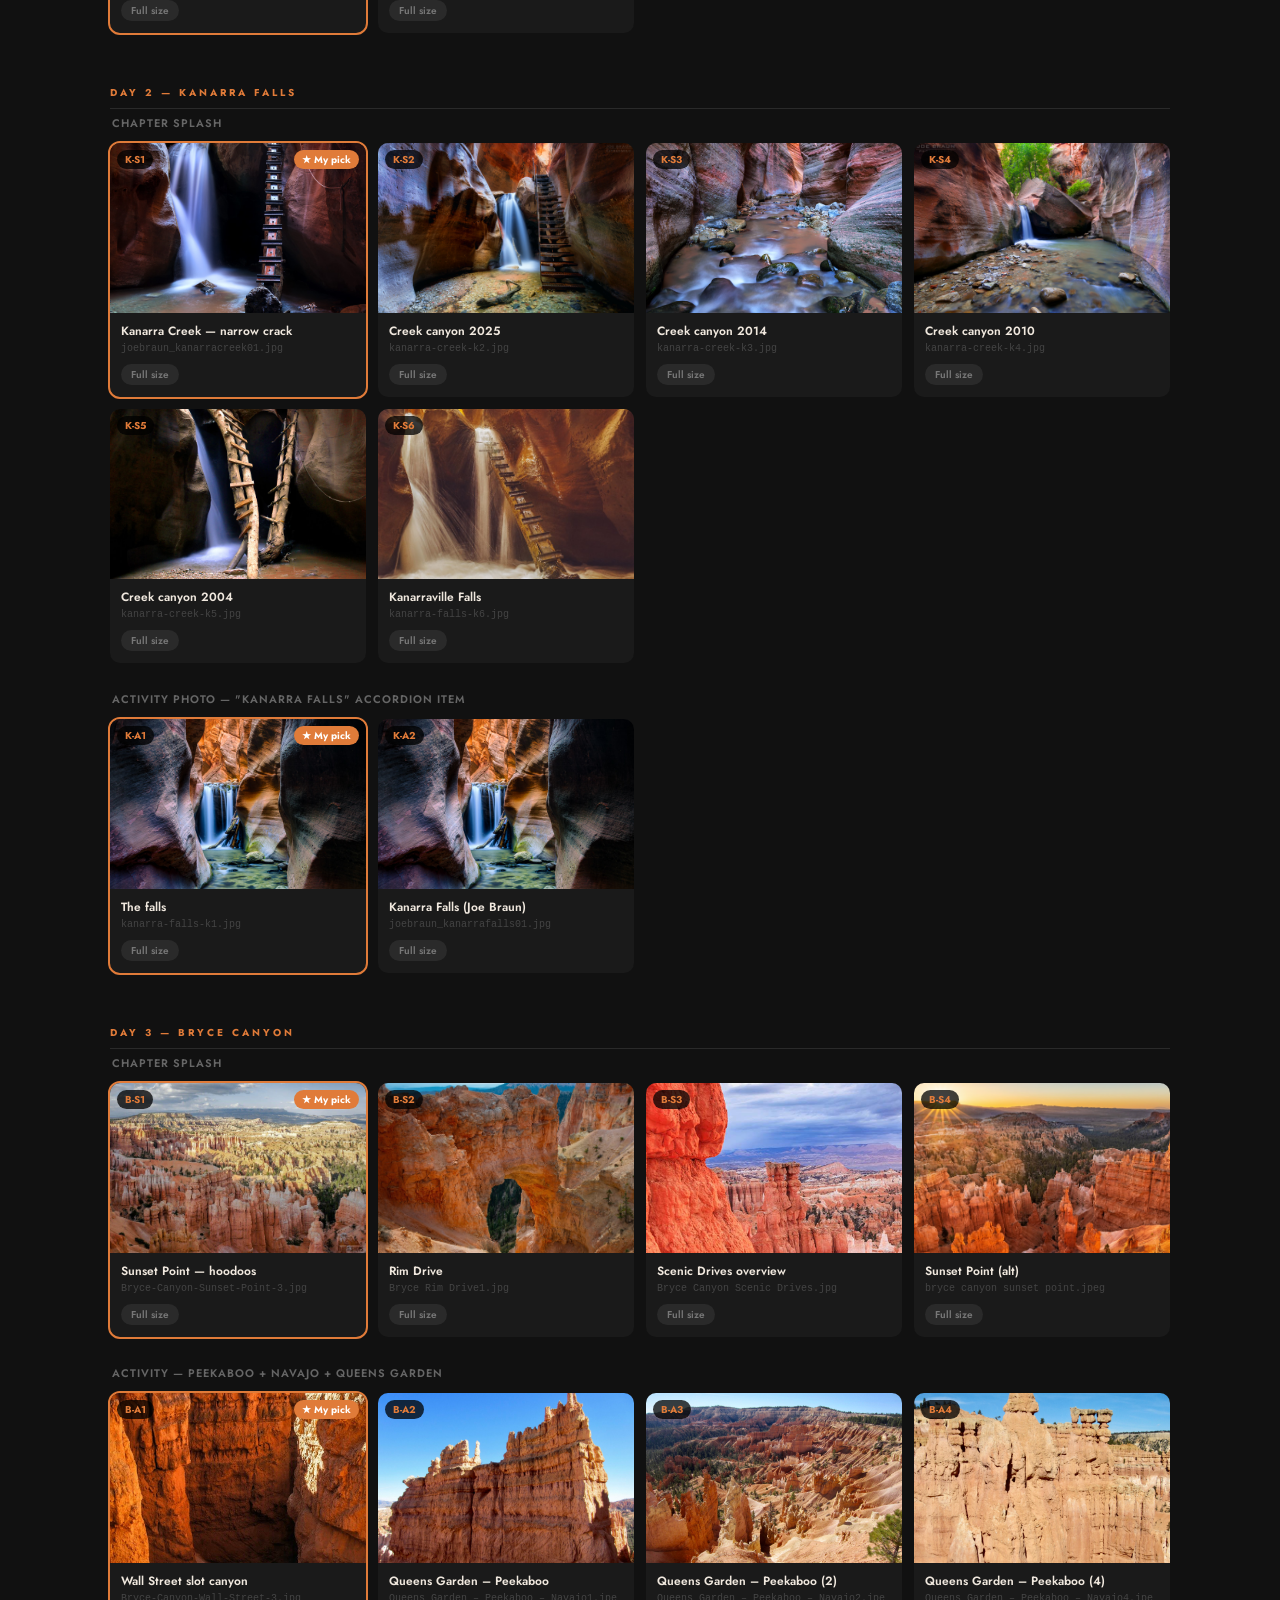
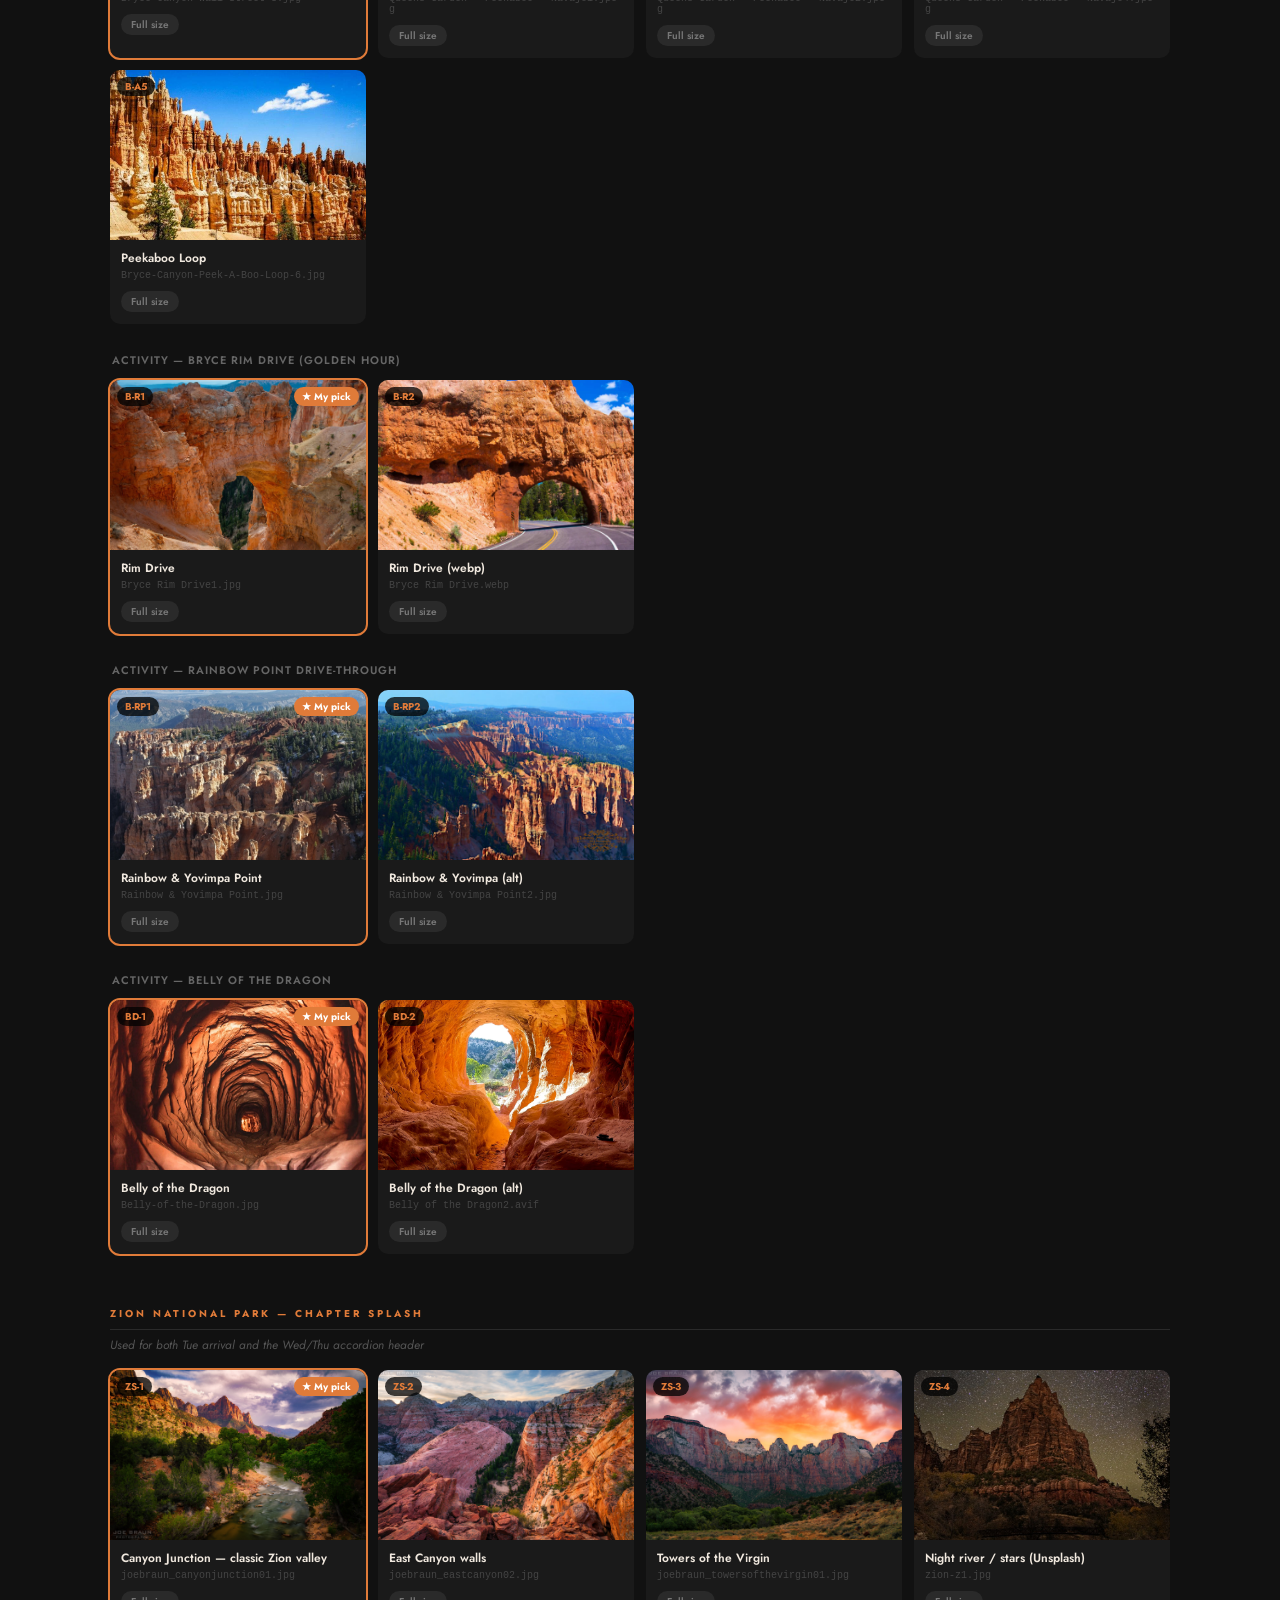
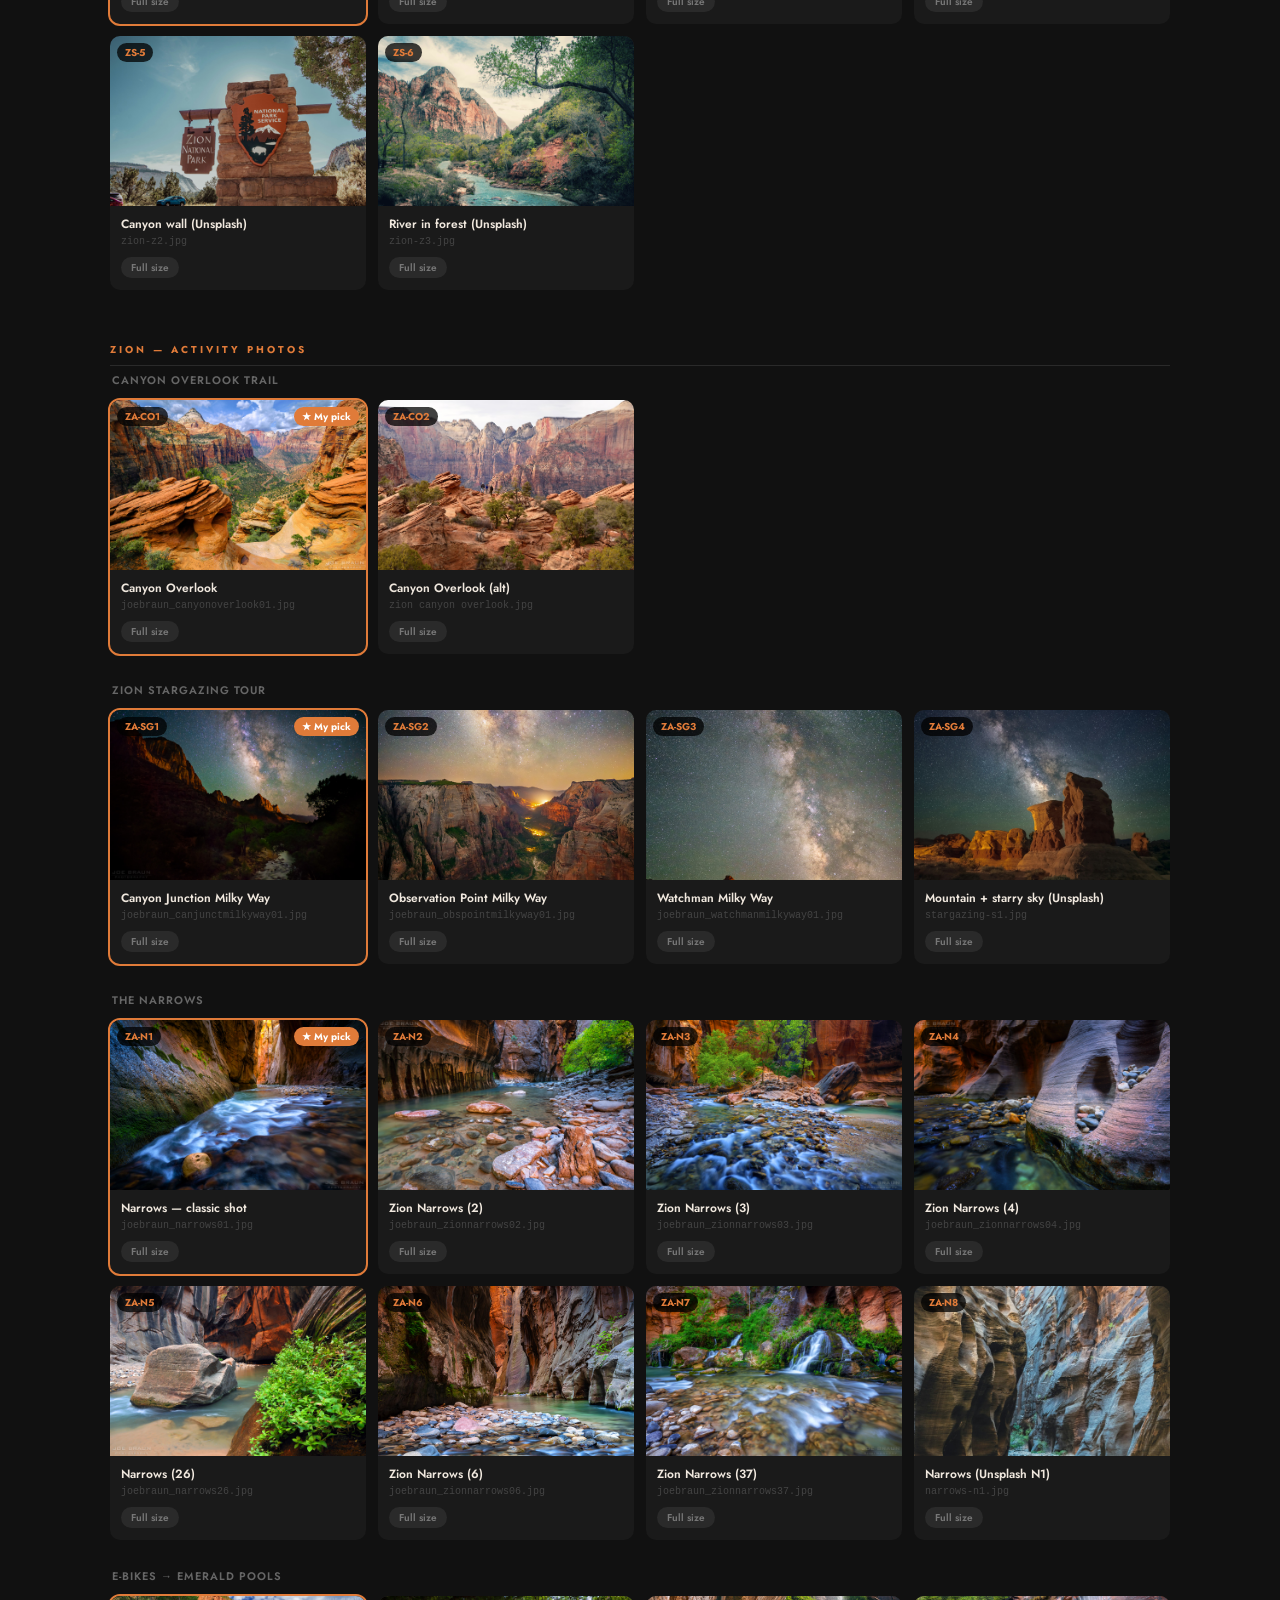
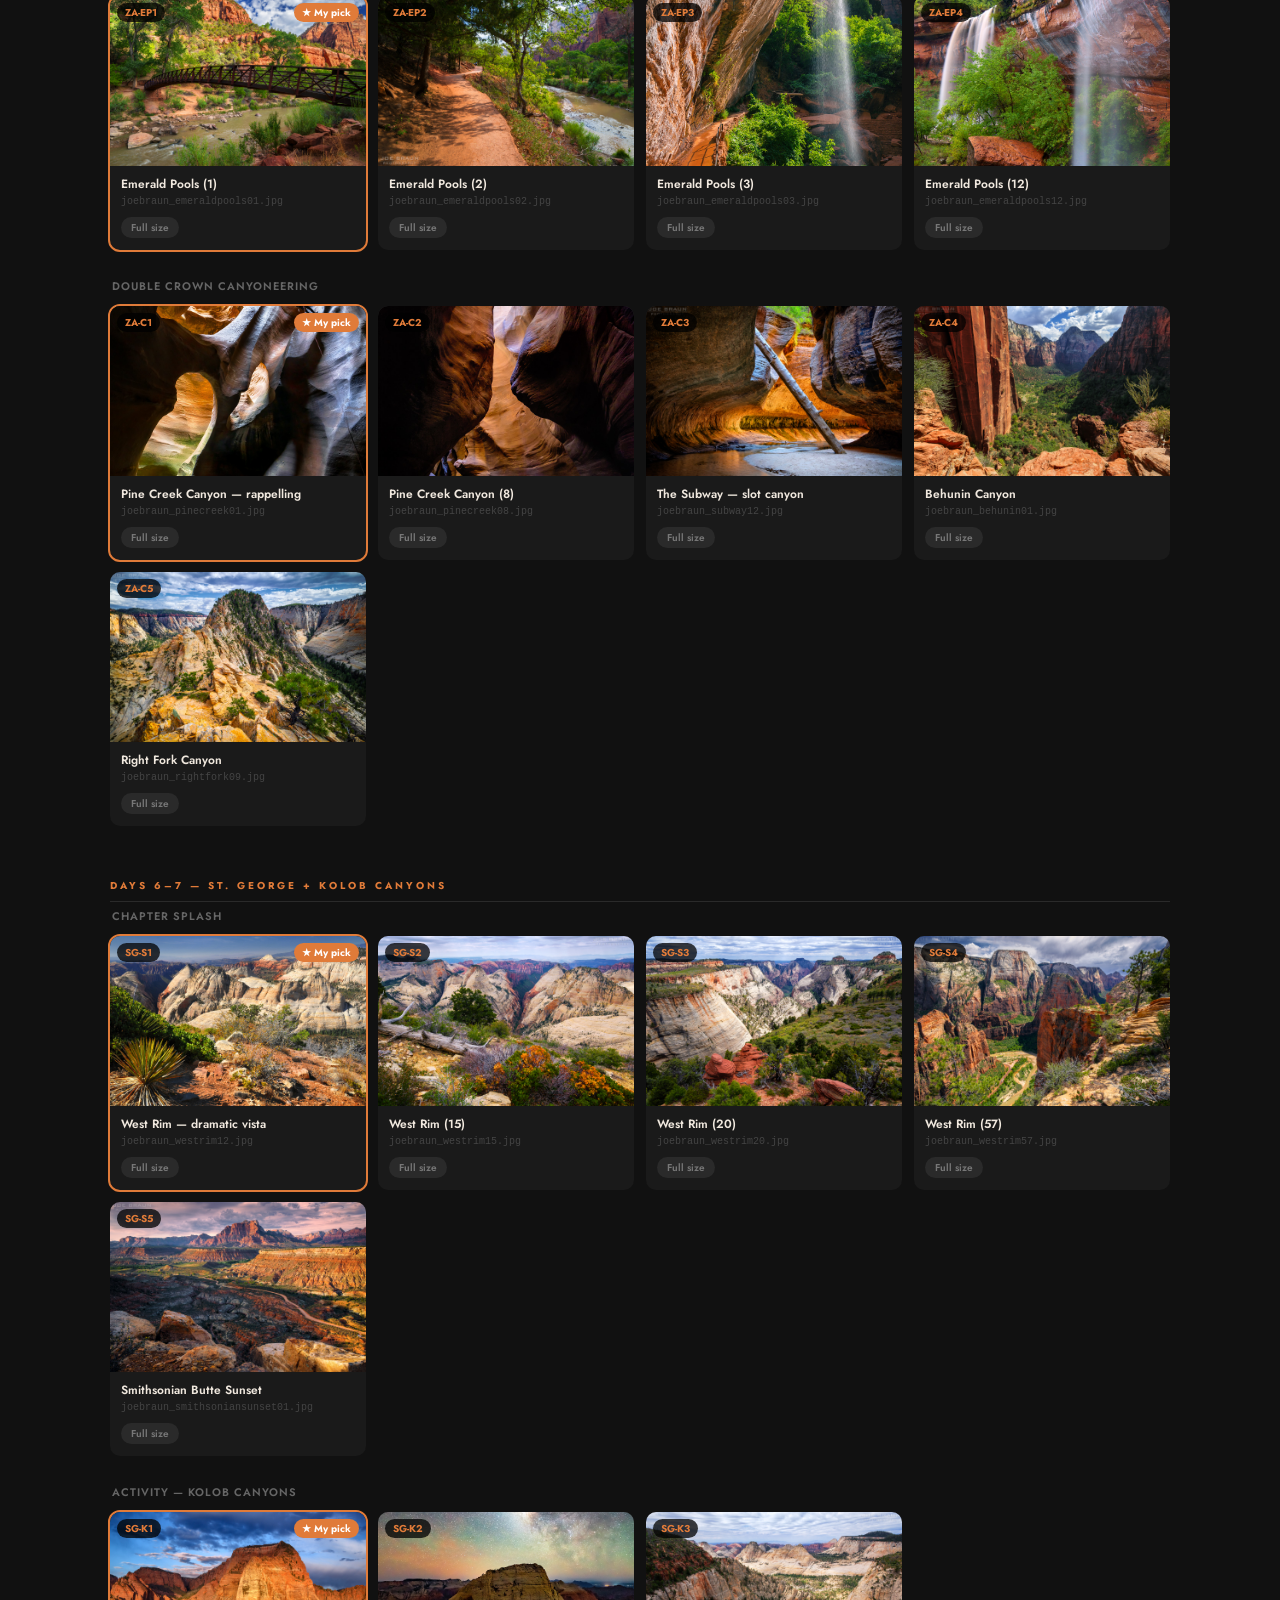
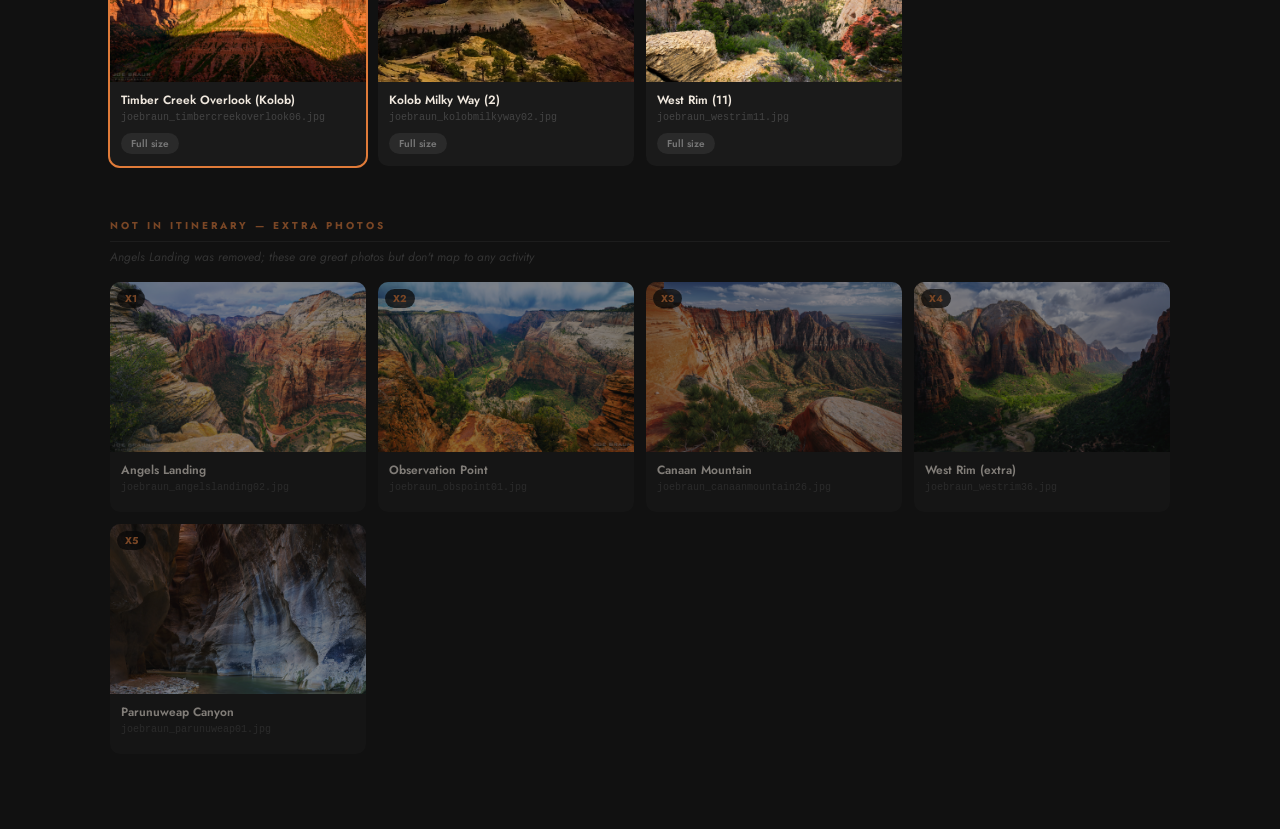
==== commit 09dea3da: "update: organize photo gallery by activity with recommendations Added all locally-downloaded images " ====
--- a/photos.html
+++ b/photos.html
@@ -7,326 +7,519 @@
 <link href="https://fonts.googleapis.com/css2?family=Jost:wght@300;400;600&display=swap" rel="stylesheet">
 <style>
 * { box-sizing: border-box; margin: 0; padding: 0; }
-body { font-family: 'Jost', sans-serif; background: #111; color: #f0e8de; padding: 24px 20px; max-width: 1000px; margin: 0 auto; }
-
-h1 { font-size: 20px; font-weight: 600; color: #E07B39; margin-bottom: 6px; }
+body { font-family: 'Jost', sans-serif; background: #111; color: #f0e8de; padding: 24px 20px; max-width: 1100px; margin: 0 auto; }
+h1 { font-size: 20px; font-weight: 600; color: #E07B39; margin-bottom: 8px; }
 .intro { font-size: 13px; color: #888; line-height: 1.7; margin-bottom: 28px; }
-
-.how-to {
-  background: #1e1e1e; border-left: 3px solid #E07B39; border-radius: 0 10px 10px 0;
-  padding: 14px 18px; margin-bottom: 36px; font-size: 13px; color: #aaa; line-height: 1.8;
-}
+.how-to { background: #1e1e1e; border-left: 3px solid #E07B39; border-radius: 0 10px 10px 0; padding: 14px 18px; margin-bottom: 40px; font-size: 13px; color: #aaa; line-height: 1.8; }
 .how-to strong { color: #f0e8de; }
-
-.section { margin-bottom: 48px; }
-.section-title {
-  font-size: 10px; font-weight: 700; letter-spacing: 3px; text-transform: uppercase;
-  color: #E07B39; padding-bottom: 8px; border-bottom: 1px solid #2a2a2a; margin-bottom: 18px;
-}
-
-.grid { display: grid; grid-template-columns: repeat(auto-fill, minmax(260px, 1fr)); gap: 14px; }
-
-.card { background: #1a1a1a; border-radius: 10px; overflow: hidden; }
-.photo {
-  width: 100%; height: 190px;
-  background-size: cover; background-position: center; background-color: #2a2a2a;
-  position: relative;
-}
+.section { margin-bottom: 52px; }
+.section-title { font-size: 10px; font-weight: 700; letter-spacing: 3px; text-transform: uppercase; color: #E07B39; padding-bottom: 8px; border-bottom: 1px solid #2a2a2a; margin-bottom: 6px; }
+.section-subtitle { font-size: 12px; color: #555; margin-bottom: 16px; font-style: italic; }
+.subsection { margin-bottom: 28px; }
+.subsection-label { font-size: 11px; font-weight: 600; color: #666; letter-spacing: 1px; text-transform: uppercase; margin-bottom: 12px; padding-left: 2px; }
+.grid { display: grid; grid-template-columns: repeat(auto-fill, minmax(240px, 1fr)); gap: 12px; }
+.card { background: #1a1a1a; border-radius: 10px; overflow: hidden; position: relative; }
+.card.pick { outline: 2px solid #E07B39; }
+.photo { width: 100%; height: 170px; overflow: hidden; position: relative; background: #2a2a2a; }
 .photo img { width: 100%; height: 100%; object-fit: cover; display: block; }
-.badge {
-  position: absolute; top: 8px; left: 8px;
-  background: rgba(0,0,0,0.75); color: #E07B39;
-  font-size: 11px; font-weight: 700; padding: 3px 9px; border-radius: 20px;
-  letter-spacing: 0.5px;
-}
-.warn-badge {
-  position: absolute; top: 8px; right: 8px;
-  background: rgba(180,120,0,0.85); color: white;
-  font-size: 10px; font-weight: 600; padding: 2px 7px; border-radius: 20px;
-}
-.pending {
-  display: flex; align-items: center; justify-content: center;
-  font-size: 12px; color: #555; flex-direction: column; gap: 6px;
-}
-.pending span { font-size: 22px; }
-.card-body { padding: 10px 12px 14px; }
-.card-label { font-size: 13px; font-weight: 600; margin-bottom: 4px; }
-.card-src { font-size: 10px; color: #555; font-family: monospace; word-break: break-all; margin-bottom: 8px; }
-.link-btn {
-  display: inline-block; padding: 4px 11px; border-radius: 20px;
-  font-size: 10px; font-weight: 600; text-decoration: none;
-  background: #2a2a2a; color: #888; transition: background 0.15s;
-}
+.badge { position: absolute; top: 7px; left: 7px; background: rgba(0,0,0,0.75); color: #E07B39; font-size: 10px; font-weight: 700; padding: 2px 8px; border-radius: 20px; }
+.rec-badge { position: absolute; top: 7px; right: 7px; background: #E07B39; color: white; font-size: 10px; font-weight: 700; padding: 2px 8px; border-radius: 20px; }
+.card-body { padding: 9px 11px 12px; }
+.card-label { font-size: 12px; font-weight: 600; margin-bottom: 3px; }
+.card-filename { font-size: 10px; color: #444; font-family: monospace; word-break: break-all; margin-bottom: 7px; }
+.link-btn { display: inline-block; padding: 3px 10px; border-radius: 20px; font-size: 10px; font-weight: 600; text-decoration: none; background: #2a2a2a; color: #777; }
 .link-btn:hover { background: #333; color: #aaa; }
+.unused-section { opacity: 0.5; }
 </style>
 </head>
 <body>
 
 <h1>Photo Approval — Utah Trip</h1>
-<p class="intro">All photos are now stored locally in <code style="color:#aaa">images/</code>. No more 404s.</p>
+<p class="intro">All photos are local in <code style="color:#aaa">images/</code>. Orange border = my recommendation for that slot. Tell me any changes and I'll update the site.</p>
 
 <div class="how-to">
-  <strong>Two slots per chapter:</strong><br>
-  <strong>Splash</strong> — tall full-bleed banner at the top of the chapter (always visible)<br>
-  <strong>Activity</strong> — photo shown inside an accordion item when you tap to expand it<br><br>
-  Tell me: <em>"Kanarra splash → K3, activity → K1"</em> and I'll update the site.
-</div>
-
-<!-- ── KANARRA FALLS ── -->
-<div class="section">
-  <div class="section-title">Kanarra Falls</div>
+  <strong>Slots per chapter:</strong><br>
+  <strong>Splash</strong> — tall full-bleed banner, always visible at top of chapter<br>
+  <strong>Activity</strong> — photo shown when you expand an accordion item<br><br>
+  Tell me e.g. <em>"Narrows activity → use joebraun_narrows26"</em> and I'll update the site.
+</div>
+
+
+<!-- ════════════════════════════════════════ -->
+<!-- HERO SLIDES                             -->
+<!-- ════════════════════════════════════════ -->
+<div class="section">
+  <div class="section-title">Hero Slides — 3 crossfading background photos</div>
+  <div class="section-subtitle">Slide 1 = Zion · Slide 2 = Bryce · Slide 3 = Night sky</div>
+
+  <div class="subsection">
+    <div class="subsection-label">Slide 1 — Zion</div>
+    <div class="grid">
+      <div class="card pick">
+        <div class="photo"><img src="images/joebraun_towersofthevirgin01.jpg" alt=""><div class="badge">H-Z1</div><div class="rec-badge">★ My pick</div></div>
+        <div class="card-body"><div class="card-label">Towers of the Virgin</div><div class="card-filename">joebraun_towersofthevirgin01.jpg</div><a class="link-btn" href="images/joebraun_towersofthevirgin01.jpg" target="_blank">Full size</a></div>
+      </div>
+      <div class="card">
+        <div class="photo"><img src="images/joebraun_canyonjunction01.jpg" alt=""><div class="badge">H-Z2</div></div>
+        <div class="card-body"><div class="card-label">Canyon Junction</div><div class="card-filename">joebraun_canyonjunction01.jpg</div><a class="link-btn" href="images/joebraun_canyonjunction01.jpg" target="_blank">Full size</a></div>
+      </div>
+      <div class="card">
+        <div class="photo"><img src="images/joebraun_eastcanyon02.jpg" alt=""><div class="badge">H-Z3</div></div>
+        <div class="card-body"><div class="card-label">East Canyon</div><div class="card-filename">joebraun_eastcanyon02.jpg</div><a class="link-btn" href="images/joebraun_eastcanyon02.jpg" target="_blank">Full size</a></div>
+      </div>
+      <div class="card">
+        <div class="photo"><img src="images/zion-z2.jpg" alt=""><div class="badge">H-Z4</div></div>
+        <div class="card-body"><div class="card-label">Canyon wall (Unsplash)</div><div class="card-filename">zion-z2.jpg</div><a class="link-btn" href="images/zion-z2.jpg" target="_blank">Full size</a></div>
+      </div>
+    </div>
+  </div>
+
+  <div class="subsection">
+    <div class="subsection-label">Slide 2 — Bryce Canyon</div>
+    <div class="grid">
+      <div class="card pick">
+        <div class="photo"><img src="images/Bryce-Canyon-Sunset-Point-3.jpg" alt=""><div class="badge">H-B1</div><div class="rec-badge">★ My pick</div></div>
+        <div class="card-body"><div class="card-label">Sunset Point</div><div class="card-filename">Bryce-Canyon-Sunset-Point-3.jpg</div><a class="link-btn" href="images/Bryce-Canyon-Sunset-Point-3.jpg" target="_blank">Full size</a></div>
+      </div>
+      <div class="card">
+        <div class="photo"><img src="images/Bryce Rim Drive1.jpg" alt=""><div class="badge">H-B2</div></div>
+        <div class="card-body"><div class="card-label">Rim Drive</div><div class="card-filename">Bryce Rim Drive1.jpg</div><a class="link-btn" href="images/Bryce Rim Drive1.jpg" target="_blank">Full size</a></div>
+      </div>
+      <div class="card">
+        <div class="photo"><img src="images/bryce-b1.jpg" alt=""><div class="badge">H-B3</div></div>
+        <div class="card-body"><div class="card-label">Hoodoos (Unsplash)</div><div class="card-filename">bryce-b1.jpg</div><a class="link-btn" href="images/bryce-b1.jpg" target="_blank">Full size</a></div>
+      </div>
+      <div class="card">
+        <div class="photo"><img src="images/bryce-b2.jpg" alt=""><div class="badge">H-B4</div></div>
+        <div class="card-body"><div class="card-label">Bryce Canyon (Unsplash)</div><div class="card-filename">bryce-b2.jpg</div><a class="link-btn" href="images/bryce-b2.jpg" target="_blank">Full size</a></div>
+      </div>
+    </div>
+  </div>
+
+  <div class="subsection">
+    <div class="subsection-label">Slide 3 — Night Sky / Milky Way</div>
+    <div class="grid">
+      <div class="card pick">
+        <div class="photo"><img src="images/joebraun_kolobmilkyway01.jpg" alt=""><div class="badge">H-N1</div><div class="rec-badge">★ My pick</div></div>
+        <div class="card-body"><div class="card-label">Kolob Milky Way</div><div class="card-filename">joebraun_kolobmilkyway01.jpg</div><a class="link-btn" href="images/joebraun_kolobmilkyway01.jpg" target="_blank">Full size</a></div>
+      </div>
+      <div class="card">
+        <div class="photo"><img src="images/joebraun_canjunctmilkyway01.jpg" alt=""><div class="badge">H-N2</div></div>
+        <div class="card-body"><div class="card-label">Canyon Junction Milky Way</div><div class="card-filename">joebraun_canjunctmilkyway01.jpg</div><a class="link-btn" href="images/joebraun_canjunctmilkyway01.jpg" target="_blank">Full size</a></div>
+      </div>
+      <div class="card">
+        <div class="photo"><img src="images/joebraun_startrails01.jpg" alt=""><div class="badge">H-N3</div></div>
+        <div class="card-body"><div class="card-label">Star Trails</div><div class="card-filename">joebraun_startrails01.jpg</div><a class="link-btn" href="images/joebraun_startrails01.jpg" target="_blank">Full size</a></div>
+      </div>
+      <div class="card">
+        <div class="photo"><img src="images/milky-way.jpg" alt=""><div class="badge">H-N4</div></div>
+        <div class="card-body"><div class="card-label">Milky Way (current)</div><div class="card-filename">milky-way.jpg</div><a class="link-btn" href="images/milky-way.jpg" target="_blank">Full size</a></div>
+      </div>
+    </div>
+  </div>
+</div>
+
+
+<!-- ════════════════════════════════════════ -->
+<!-- DAY 1 — CEDAR CITY                      -->
+<!-- ════════════════════════════════════════ -->
+<div class="section">
+  <div class="section-title">Day 1 — Cedar City Arrival · Slim Banner</div>
+  <div class="section-subtitle">Short 180px banner — any beautiful Southern Utah vista works</div>
   <div class="grid">
-
+    <div class="card pick">
+      <div class="photo"><img src="images/joebraun_smithsoniansunset01.jpg" alt=""><div class="badge">D1-1</div><div class="rec-badge">★ My pick</div></div>
+      <div class="card-body"><div class="card-label">Smithsonian Butte Sunset</div><div class="card-filename">joebraun_smithsoniansunset01.jpg</div><a class="link-btn" href="images/joebraun_smithsoniansunset01.jpg" target="_blank">Full size</a></div>
+    </div>
     <div class="card">
-      <div class="photo"><img src="images/kanarra-falls-k1.jpg" alt=""><div class="badge">K1</div></div>
-      <div class="card-body">
-        <div class="card-label">The falls</div>
-        <div class="card-src">kanarra-falls-k1.jpg</div>
-        <a class="link-btn" href="images/kanarra-falls-k1.jpg" target="_blank">Full size</a>
-      </div>
-    </div>
-
+      <div class="photo"><img src="images/joebraun_eastcanyon01.jpg" alt=""><div class="badge">D1-2</div></div>
+      <div class="card-body"><div class="card-label">East Canyon</div><div class="card-filename">joebraun_eastcanyon01.jpg</div><a class="link-btn" href="images/joebraun_eastcanyon01.jpg" target="_blank">Full size</a></div>
+    </div>
+  </div>
+</div>
+
+
+<!-- ════════════════════════════════════════ -->
+<!-- DAY 2 — KANARRA FALLS                   -->
+<!-- ════════════════════════════════════════ -->
+<div class="section">
+  <div class="section-title">Day 2 — Kanarra Falls</div>
+
+  <div class="subsection">
+    <div class="subsection-label">Chapter Splash</div>
+    <div class="grid">
+      <div class="card pick">
+        <div class="photo"><img src="images/joebraun_kanarracreek01.jpg" alt=""><div class="badge">K-S1</div><div class="rec-badge">★ My pick</div></div>
+        <div class="card-body"><div class="card-label">Kanarra Creek — narrow crack</div><div class="card-filename">joebraun_kanarracreek01.jpg</div><a class="link-btn" href="images/joebraun_kanarracreek01.jpg" target="_blank">Full size</a></div>
+      </div>
+      <div class="card">
+        <div class="photo"><img src="images/kanarra-creek-k2.jpg" alt=""><div class="badge">K-S2</div></div>
+        <div class="card-body"><div class="card-label">Creek canyon 2025</div><div class="card-filename">kanarra-creek-k2.jpg</div><a class="link-btn" href="images/kanarra-creek-k2.jpg" target="_blank">Full size</a></div>
+      </div>
+      <div class="card">
+        <div class="photo"><img src="images/kanarra-creek-k3.jpg" alt=""><div class="badge">K-S3</div></div>
+        <div class="card-body"><div class="card-label">Creek canyon 2014</div><div class="card-filename">kanarra-creek-k3.jpg</div><a class="link-btn" href="images/kanarra-creek-k3.jpg" target="_blank">Full size</a></div>
+      </div>
+      <div class="card">
+        <div class="photo"><img src="images/kanarra-creek-k4.jpg" alt=""><div class="badge">K-S4</div></div>
+        <div class="card-body"><div class="card-label">Creek canyon 2010</div><div class="card-filename">kanarra-creek-k4.jpg</div><a class="link-btn" href="images/kanarra-creek-k4.jpg" target="_blank">Full size</a></div>
+      </div>
+      <div class="card">
+        <div class="photo"><img src="images/kanarra-creek-k5.jpg" alt=""><div class="badge">K-S5</div></div>
+        <div class="card-body"><div class="card-label">Creek canyon 2004</div><div class="card-filename">kanarra-creek-k5.jpg</div><a class="link-btn" href="images/kanarra-creek-k5.jpg" target="_blank">Full size</a></div>
+      </div>
+      <div class="card">
+        <div class="photo"><img src="images/kanarra-falls-k6.jpg" alt=""><div class="badge">K-S6</div></div>
+        <div class="card-body"><div class="card-label">Kanarraville Falls</div><div class="card-filename">kanarra-falls-k6.jpg</div><a class="link-btn" href="images/kanarra-falls-k6.jpg" target="_blank">Full size</a></div>
+      </div>
+    </div>
+  </div>
+
+  <div class="subsection">
+    <div class="subsection-label">Activity Photo — "Kanarra Falls" accordion item</div>
+    <div class="grid">
+      <div class="card pick">
+        <div class="photo"><img src="images/kanarra-falls-k1.jpg" alt=""><div class="badge">K-A1</div><div class="rec-badge">★ My pick</div></div>
+        <div class="card-body"><div class="card-label">The falls</div><div class="card-filename">kanarra-falls-k1.jpg</div><a class="link-btn" href="images/kanarra-falls-k1.jpg" target="_blank">Full size</a></div>
+      </div>
+      <div class="card">
+        <div class="photo"><img src="images/joebraun_kanarrafalls01.jpg" alt=""><div class="badge">K-A2</div></div>
+        <div class="card-body"><div class="card-label">Kanarra Falls (Joe Braun)</div><div class="card-filename">joebraun_kanarrafalls01.jpg</div><a class="link-btn" href="images/joebraun_kanarrafalls01.jpg" target="_blank">Full size</a></div>
+      </div>
+    </div>
+  </div>
+</div>
+
+
+<!-- ════════════════════════════════════════ -->
+<!-- DAY 3 — BRYCE CANYON                    -->
+<!-- ════════════════════════════════════════ -->
+<div class="section">
+  <div class="section-title">Day 3 — Bryce Canyon</div>
+
+  <div class="subsection">
+    <div class="subsection-label">Chapter Splash</div>
+    <div class="grid">
+      <div class="card pick">
+        <div class="photo"><img src="images/Bryce-Canyon-Sunset-Point-3.jpg" alt=""><div class="badge">B-S1</div><div class="rec-badge">★ My pick</div></div>
+        <div class="card-body"><div class="card-label">Sunset Point — hoodoos</div><div class="card-filename">Bryce-Canyon-Sunset-Point-3.jpg</div><a class="link-btn" href="images/Bryce-Canyon-Sunset-Point-3.jpg" target="_blank">Full size</a></div>
+      </div>
+      <div class="card">
+        <div class="photo"><img src="images/Bryce Rim Drive1.jpg" alt=""><div class="badge">B-S2</div></div>
+        <div class="card-body"><div class="card-label">Rim Drive</div><div class="card-filename">Bryce Rim Drive1.jpg</div><a class="link-btn" href="images/Bryce Rim Drive1.jpg" target="_blank">Full size</a></div>
+      </div>
+      <div class="card">
+        <div class="photo"><img src="images/Bryce Canyon Scenic Drives.jpg" alt=""><div class="badge">B-S3</div></div>
+        <div class="card-body"><div class="card-label">Scenic Drives overview</div><div class="card-filename">Bryce Canyon Scenic Drives.jpg</div><a class="link-btn" href="images/Bryce Canyon Scenic Drives.jpg" target="_blank">Full size</a></div>
+      </div>
+      <div class="card">
+        <div class="photo"><img src="images/bryce canyon sunset point.jpeg" alt=""><div class="badge">B-S4</div></div>
+        <div class="card-body"><div class="card-label">Sunset Point (alt)</div><div class="card-filename">bryce canyon sunset point.jpeg</div><a class="link-btn" href="images/bryce canyon sunset point.jpeg" target="_blank">Full size</a></div>
+      </div>
+    </div>
+  </div>
+
+  <div class="subsection">
+    <div class="subsection-label">Activity — Peekaboo + Navajo + Queens Garden</div>
+    <div class="grid">
+      <div class="card pick">
+        <div class="photo"><img src="images/Bryce-Canyon-Wall-Street-3.jpg" alt=""><div class="badge">B-A1</div><div class="rec-badge">★ My pick</div></div>
+        <div class="card-body"><div class="card-label">Wall Street slot canyon</div><div class="card-filename">Bryce-Canyon-Wall-Street-3.jpg</div><a class="link-btn" href="images/Bryce-Canyon-Wall-Street-3.jpg" target="_blank">Full size</a></div>
+      </div>
+      <div class="card">
+        <div class="photo"><img src="images/Queens Garden – Peekaboo – Navajo1.jpeg" alt=""><div class="badge">B-A2</div></div>
+        <div class="card-body"><div class="card-label">Queens Garden – Peekaboo</div><div class="card-filename">Queens Garden – Peekaboo – Navajo1.jpeg</div><a class="link-btn" href="images/Queens Garden – Peekaboo – Navajo1.jpeg" target="_blank">Full size</a></div>
+      </div>
+      <div class="card">
+        <div class="photo"><img src="images/Queens Garden – Peekaboo – Navajo2.jpeg" alt=""><div class="badge">B-A3</div></div>
+        <div class="card-body"><div class="card-label">Queens Garden – Peekaboo (2)</div><div class="card-filename">Queens Garden – Peekaboo – Navajo2.jpeg</div><a class="link-btn" href="images/Queens Garden – Peekaboo – Navajo2.jpeg" target="_blank">Full size</a></div>
+      </div>
+      <div class="card">
+        <div class="photo"><img src="images/Queens Garden – Peekaboo – Navajo4.jpeg" alt=""><div class="badge">B-A4</div></div>
+        <div class="card-body"><div class="card-label">Queens Garden – Peekaboo (4)</div><div class="card-filename">Queens Garden – Peekaboo – Navajo4.jpeg</div><a class="link-btn" href="images/Queens Garden – Peekaboo – Navajo4.jpeg" target="_blank">Full size</a></div>
+      </div>
+      <div class="card">
+        <div class="photo"><img src="images/Bryce-Canyon-Peek-A-Boo-Loop-6-e1508255537815-800x543.jpg" alt=""><div class="badge">B-A5</div></div>
+        <div class="card-body"><div class="card-label">Peekaboo Loop</div><div class="card-filename">Bryce-Canyon-Peek-A-Boo-Loop-6.jpg</div><a class="link-btn" href="images/Bryce-Canyon-Peek-A-Boo-Loop-6-e1508255537815-800x543.jpg" target="_blank">Full size</a></div>
+      </div>
+    </div>
+  </div>
+
+  <div class="subsection">
+    <div class="subsection-label">Activity — Bryce Rim Drive (Golden Hour)</div>
+    <div class="grid">
+      <div class="card pick">
+        <div class="photo"><img src="images/Bryce Rim Drive1.jpg" alt=""><div class="badge">B-R1</div><div class="rec-badge">★ My pick</div></div>
+        <div class="card-body"><div class="card-label">Rim Drive</div><div class="card-filename">Bryce Rim Drive1.jpg</div><a class="link-btn" href="images/Bryce Rim Drive1.jpg" target="_blank">Full size</a></div>
+      </div>
+      <div class="card">
+        <div class="photo"><img src="images/Bryce Rim Drive.webp" alt=""><div class="badge">B-R2</div></div>
+        <div class="card-body"><div class="card-label">Rim Drive (webp)</div><div class="card-filename">Bryce Rim Drive.webp</div><a class="link-btn" href="images/Bryce Rim Drive.webp" target="_blank">Full size</a></div>
+      </div>
+    </div>
+  </div>
+
+  <div class="subsection">
+    <div class="subsection-label">Activity — Rainbow Point Drive-Through</div>
+    <div class="grid">
+      <div class="card pick">
+        <div class="photo"><img src="images/Rainbow & Yovimpa Point.jpg" alt=""><div class="badge">B-RP1</div><div class="rec-badge">★ My pick</div></div>
+        <div class="card-body"><div class="card-label">Rainbow & Yovimpa Point</div><div class="card-filename">Rainbow & Yovimpa Point.jpg</div><a class="link-btn" href="images/Rainbow & Yovimpa Point.jpg" target="_blank">Full size</a></div>
+      </div>
+      <div class="card">
+        <div class="photo"><img src="images/Rainbow & Yovimpa Point2.jpg" alt=""><div class="badge">B-RP2</div></div>
+        <div class="card-body"><div class="card-label">Rainbow & Yovimpa (alt)</div><div class="card-filename">Rainbow & Yovimpa Point2.jpg</div><a class="link-btn" href="images/Rainbow & Yovimpa Point2.jpg" target="_blank">Full size</a></div>
+      </div>
+    </div>
+  </div>
+
+  <div class="subsection">
+    <div class="subsection-label">Activity — Belly of the Dragon</div>
+    <div class="grid">
+      <div class="card pick">
+        <div class="photo"><img src="images/Belly-of-the-Dragon.jpg" alt=""><div class="badge">BD-1</div><div class="rec-badge">★ My pick</div></div>
+        <div class="card-body"><div class="card-label">Belly of the Dragon</div><div class="card-filename">Belly-of-the-Dragon.jpg</div><a class="link-btn" href="images/Belly-of-the-Dragon.jpg" target="_blank">Full size</a></div>
+      </div>
+      <div class="card">
+        <div class="photo"><img src="images/Belly of the Dragon2.avif" alt=""><div class="badge">BD-2</div></div>
+        <div class="card-body"><div class="card-label">Belly of the Dragon (alt)</div><div class="card-filename">Belly of the Dragon2.avif</div><a class="link-btn" href="images/Belly of the Dragon2.avif" target="_blank">Full size</a></div>
+      </div>
+    </div>
+  </div>
+</div>
+
+
+<!-- ════════════════════════════════════════ -->
+<!-- ZION — CHAPTER SPLASH                   -->
+<!-- ════════════════════════════════════════ -->
+<div class="section">
+  <div class="section-title">Zion National Park — Chapter Splash</div>
+  <div class="section-subtitle">Used for both Tue arrival and the Wed/Thu accordion header</div>
+  <div class="grid">
+    <div class="card pick">
+      <div class="photo"><img src="images/joebraun_canyonjunction01.jpg" alt=""><div class="badge">ZS-1</div><div class="rec-badge">★ My pick</div></div>
+      <div class="card-body"><div class="card-label">Canyon Junction — classic Zion valley</div><div class="card-filename">joebraun_canyonjunction01.jpg</div><a class="link-btn" href="images/joebraun_canyonjunction01.jpg" target="_blank">Full size</a></div>
+    </div>
     <div class="card">
-      <div class="photo"><img src="images/kanarra-creek-k2.jpg" alt=""><div class="badge">K2</div></div>
-      <div class="card-body">
-        <div class="card-label">Creek canyon 2025</div>
-        <div class="card-src">kanarra-creek-k2.jpg</div>
-        <a class="link-btn" href="images/kanarra-creek-k2.jpg" target="_blank">Full size</a>
-      </div>
-    </div>
-
+      <div class="photo"><img src="images/joebraun_eastcanyon02.jpg" alt=""><div class="badge">ZS-2</div></div>
+      <div class="card-body"><div class="card-label">East Canyon walls</div><div class="card-filename">joebraun_eastcanyon02.jpg</div><a class="link-btn" href="images/joebraun_eastcanyon02.jpg" target="_blank">Full size</a></div>
+    </div>
     <div class="card">
-      <div class="photo"><img src="images/kanarra-creek-k3.jpg" alt=""><div class="badge">K3</div></div>
-      <div class="card-body">
-        <div class="card-label">Creek canyon 2014</div>
-        <div class="card-src">kanarra-creek-k3.jpg</div>
-        <a class="link-btn" href="images/kanarra-creek-k3.jpg" target="_blank">Full size</a>
-      </div>
-    </div>
-
+      <div class="photo"><img src="images/joebraun_towersofthevirgin01.jpg" alt=""><div class="badge">ZS-3</div></div>
+      <div class="card-body"><div class="card-label">Towers of the Virgin</div><div class="card-filename">joebraun_towersofthevirgin01.jpg</div><a class="link-btn" href="images/joebraun_towersofthevirgin01.jpg" target="_blank">Full size</a></div>
+    </div>
     <div class="card">
-      <div class="photo"><img src="images/kanarra-creek-k4.jpg" alt=""><div class="badge">K4</div></div>
-      <div class="card-body">
-        <div class="card-label">Creek canyon 2010</div>
-        <div class="card-src">kanarra-creek-k4.jpg</div>
-        <a class="link-btn" href="images/kanarra-creek-k4.jpg" target="_blank">Full size</a>
-      </div>
-    </div>
-
+      <div class="photo"><img src="images/zion-z1.jpg" alt=""><div class="badge">ZS-4</div></div>
+      <div class="card-body"><div class="card-label">Night river / stars (Unsplash)</div><div class="card-filename">zion-z1.jpg</div><a class="link-btn" href="images/zion-z1.jpg" target="_blank">Full size</a></div>
+    </div>
     <div class="card">
-      <div class="photo"><img src="images/kanarra-creek-k5.jpg" alt=""><div class="badge">K5</div></div>
-      <div class="card-body">
-        <div class="card-label">Creek canyon 2004</div>
-        <div class="card-src">kanarra-creek-k5.jpg</div>
-        <a class="link-btn" href="images/kanarra-creek-k5.jpg" target="_blank">Full size</a>
-      </div>
-    </div>
-
+      <div class="photo"><img src="images/zion-z2.jpg" alt=""><div class="badge">ZS-5</div></div>
+      <div class="card-body"><div class="card-label">Canyon wall (Unsplash)</div><div class="card-filename">zion-z2.jpg</div><a class="link-btn" href="images/zion-z2.jpg" target="_blank">Full size</a></div>
+    </div>
     <div class="card">
-      <div class="photo"><img src="images/kanarra-falls-k6.jpg" alt=""><div class="badge">K6</div></div>
-      <div class="card-body">
-        <div class="card-label">Kanarraville Falls</div>
-        <div class="card-src">kanarra-falls-k6.jpg</div>
-        <a class="link-btn" href="images/kanarra-falls-k6.jpg" target="_blank">Full size</a>
-      </div>
-    </div>
-
-  </div>
-</div>
-
-<!-- ── BRYCE CANYON ── -->
-<div class="section">
-  <div class="section-title">Bryce Canyon</div>
+      <div class="photo"><img src="images/zion-z3.jpg" alt=""><div class="badge">ZS-6</div></div>
+      <div class="card-body"><div class="card-label">River in forest (Unsplash)</div><div class="card-filename">zion-z3.jpg</div><a class="link-btn" href="images/zion-z3.jpg" target="_blank">Full size</a></div>
+    </div>
+  </div>
+</div>
+
+
+<!-- ════════════════════════════════════════ -->
+<!-- ZION — ACTIVITIES                       -->
+<!-- ════════════════════════════════════════ -->
+<div class="section">
+  <div class="section-title">Zion — Activity Photos</div>
+
+  <div class="subsection">
+    <div class="subsection-label">Canyon Overlook Trail</div>
+    <div class="grid">
+      <div class="card pick">
+        <div class="photo"><img src="images/joebraun_canyonoverlook01.jpg" alt=""><div class="badge">ZA-CO1</div><div class="rec-badge">★ My pick</div></div>
+        <div class="card-body"><div class="card-label">Canyon Overlook</div><div class="card-filename">joebraun_canyonoverlook01.jpg</div><a class="link-btn" href="images/joebraun_canyonoverlook01.jpg" target="_blank">Full size</a></div>
+      </div>
+      <div class="card">
+        <div class="photo"><img src="images/zion canyon overlook.jpg" alt=""><div class="badge">ZA-CO2</div></div>
+        <div class="card-body"><div class="card-label">Canyon Overlook (alt)</div><div class="card-filename">zion canyon overlook.jpg</div><a class="link-btn" href="images/zion canyon overlook.jpg" target="_blank">Full size</a></div>
+      </div>
+    </div>
+  </div>
+
+  <div class="subsection">
+    <div class="subsection-label">Zion Stargazing Tour</div>
+    <div class="grid">
+      <div class="card pick">
+        <div class="photo"><img src="images/joebraun_canjunctmilkyway01.jpg" alt=""><div class="badge">ZA-SG1</div><div class="rec-badge">★ My pick</div></div>
+        <div class="card-body"><div class="card-label">Canyon Junction Milky Way</div><div class="card-filename">joebraun_canjunctmilkyway01.jpg</div><a class="link-btn" href="images/joebraun_canjunctmilkyway01.jpg" target="_blank">Full size</a></div>
+      </div>
+      <div class="card">
+        <div class="photo"><img src="images/joebraun_obspointmilkyway01.jpg" alt=""><div class="badge">ZA-SG2</div></div>
+        <div class="card-body"><div class="card-label">Observation Point Milky Way</div><div class="card-filename">joebraun_obspointmilkyway01.jpg</div><a class="link-btn" href="images/joebraun_obspointmilkyway01.jpg" target="_blank">Full size</a></div>
+      </div>
+      <div class="card">
+        <div class="photo"><img src="images/joebraun_watchmanmilkyway01.jpg" alt=""><div class="badge">ZA-SG3</div></div>
+        <div class="card-body"><div class="card-label">Watchman Milky Way</div><div class="card-filename">joebraun_watchmanmilkyway01.jpg</div><a class="link-btn" href="images/joebraun_watchmanmilkyway01.jpg" target="_blank">Full size</a></div>
+      </div>
+      <div class="card">
+        <div class="photo"><img src="images/stargazing-s1.jpg" alt=""><div class="badge">ZA-SG4</div></div>
+        <div class="card-body"><div class="card-label">Mountain + starry sky (Unsplash)</div><div class="card-filename">stargazing-s1.jpg</div><a class="link-btn" href="images/stargazing-s1.jpg" target="_blank">Full size</a></div>
+      </div>
+    </div>
+  </div>
+
+  <div class="subsection">
+    <div class="subsection-label">The Narrows</div>
+    <div class="grid">
+      <div class="card pick">
+        <div class="photo"><img src="images/joebraun_narrows01.jpg" alt=""><div class="badge">ZA-N1</div><div class="rec-badge">★ My pick</div></div>
+        <div class="card-body"><div class="card-label">Narrows — classic shot</div><div class="card-filename">joebraun_narrows01.jpg</div><a class="link-btn" href="images/joebraun_narrows01.jpg" target="_blank">Full size</a></div>
+      </div>
+      <div class="card">
+        <div class="photo"><img src="images/joebraun_zionnarrows02.jpg" alt=""><div class="badge">ZA-N2</div></div>
+        <div class="card-body"><div class="card-label">Zion Narrows (2)</div><div class="card-filename">joebraun_zionnarrows02.jpg</div><a class="link-btn" href="images/joebraun_zionnarrows02.jpg" target="_blank">Full size</a></div>
+      </div>
+      <div class="card">
+        <div class="photo"><img src="images/joebraun_zionnarrows03.jpg" alt=""><div class="badge">ZA-N3</div></div>
+        <div class="card-body"><div class="card-label">Zion Narrows (3)</div><div class="card-filename">joebraun_zionnarrows03.jpg</div><a class="link-btn" href="images/joebraun_zionnarrows03.jpg" target="_blank">Full size</a></div>
+      </div>
+      <div class="card">
+        <div class="photo"><img src="images/joebraun_zionnarrows04.jpg" alt=""><div class="badge">ZA-N4</div></div>
+        <div class="card-body"><div class="card-label">Zion Narrows (4)</div><div class="card-filename">joebraun_zionnarrows04.jpg</div><a class="link-btn" href="images/joebraun_zionnarrows04.jpg" target="_blank">Full size</a></div>
+      </div>
+      <div class="card">
+        <div class="photo"><img src="images/joebraun_narrows26.jpg" alt=""><div class="badge">ZA-N5</div></div>
+        <div class="card-body"><div class="card-label">Narrows (26)</div><div class="card-filename">joebraun_narrows26.jpg</div><a class="link-btn" href="images/joebraun_narrows26.jpg" target="_blank">Full size</a></div>
+      </div>
+      <div class="card">
+        <div class="photo"><img src="images/joebraun_zionnarrows06.jpg" alt=""><div class="badge">ZA-N6</div></div>
+        <div class="card-body"><div class="card-label">Zion Narrows (6)</div><div class="card-filename">joebraun_zionnarrows06.jpg</div><a class="link-btn" href="images/joebraun_zionnarrows06.jpg" target="_blank">Full size</a></div>
+      </div>
+      <div class="card">
+        <div class="photo"><img src="images/joebraun_zionnarrows37.jpg" alt=""><div class="badge">ZA-N7</div></div>
+        <div class="card-body"><div class="card-label">Zion Narrows (37)</div><div class="card-filename">joebraun_zionnarrows37.jpg</div><a class="link-btn" href="images/joebraun_zionnarrows37.jpg" target="_blank">Full size</a></div>
+      </div>
+      <div class="card">
+        <div class="photo"><img src="images/narrows-n1.jpg" alt=""><div class="badge">ZA-N8</div></div>
+        <div class="card-body"><div class="card-label">Narrows (Unsplash N1)</div><div class="card-filename">narrows-n1.jpg</div><a class="link-btn" href="images/narrows-n1.jpg" target="_blank">Full size</a></div>
+      </div>
+    </div>
+  </div>
+
+  <div class="subsection">
+    <div class="subsection-label">E-Bikes → Emerald Pools</div>
+    <div class="grid">
+      <div class="card pick">
+        <div class="photo"><img src="images/joebraun_emeraldpools01.jpg" alt=""><div class="badge">ZA-EP1</div><div class="rec-badge">★ My pick</div></div>
+        <div class="card-body"><div class="card-label">Emerald Pools (1)</div><div class="card-filename">joebraun_emeraldpools01.jpg</div><a class="link-btn" href="images/joebraun_emeraldpools01.jpg" target="_blank">Full size</a></div>
+      </div>
+      <div class="card">
+        <div class="photo"><img src="images/joebraun_emeraldpools02.jpg" alt=""><div class="badge">ZA-EP2</div></div>
+        <div class="card-body"><div class="card-label">Emerald Pools (2)</div><div class="card-filename">joebraun_emeraldpools02.jpg</div><a class="link-btn" href="images/joebraun_emeraldpools02.jpg" target="_blank">Full size</a></div>
+      </div>
+      <div class="card">
+        <div class="photo"><img src="images/joebraun_emeraldpools03.jpg" alt=""><div class="badge">ZA-EP3</div></div>
+        <div class="card-body"><div class="card-label">Emerald Pools (3)</div><div class="card-filename">joebraun_emeraldpools03.jpg</div><a class="link-btn" href="images/joebraun_emeraldpools03.jpg" target="_blank">Full size</a></div>
+      </div>
+      <div class="card">
+        <div class="photo"><img src="images/joebraun_emeraldpools12.jpg" alt=""><div class="badge">ZA-EP4</div></div>
+        <div class="card-body"><div class="card-label">Emerald Pools (12)</div><div class="card-filename">joebraun_emeraldpools12.jpg</div><a class="link-btn" href="images/joebraun_emeraldpools12.jpg" target="_blank">Full size</a></div>
+      </div>
+    </div>
+  </div>
+
+  <div class="subsection">
+    <div class="subsection-label">Double Crown Canyoneering</div>
+    <div class="grid">
+      <div class="card pick">
+        <div class="photo"><img src="images/joebraun_pinecreek01.jpg" alt=""><div class="badge">ZA-C1</div><div class="rec-badge">★ My pick</div></div>
+        <div class="card-body"><div class="card-label">Pine Creek Canyon — rappelling</div><div class="card-filename">joebraun_pinecreek01.jpg</div><a class="link-btn" href="images/joebraun_pinecreek01.jpg" target="_blank">Full size</a></div>
+      </div>
+      <div class="card">
+        <div class="photo"><img src="images/joebraun_pinecreek08.jpg" alt=""><div class="badge">ZA-C2</div></div>
+        <div class="card-body"><div class="card-label">Pine Creek Canyon (8)</div><div class="card-filename">joebraun_pinecreek08.jpg</div><a class="link-btn" href="images/joebraun_pinecreek08.jpg" target="_blank">Full size</a></div>
+      </div>
+      <div class="card">
+        <div class="photo"><img src="images/joebraun_subway12.jpg" alt=""><div class="badge">ZA-C3</div></div>
+        <div class="card-body"><div class="card-label">The Subway — slot canyon</div><div class="card-filename">joebraun_subway12.jpg</div><a class="link-btn" href="images/joebraun_subway12.jpg" target="_blank">Full size</a></div>
+      </div>
+      <div class="card">
+        <div class="photo"><img src="images/joebraun_behunin01.jpg" alt=""><div class="badge">ZA-C4</div></div>
+        <div class="card-body"><div class="card-label">Behunin Canyon</div><div class="card-filename">joebraun_behunin01.jpg</div><a class="link-btn" href="images/joebraun_behunin01.jpg" target="_blank">Full size</a></div>
+      </div>
+      <div class="card">
+        <div class="photo"><img src="images/joebraun_rightfork09.jpg" alt=""><div class="badge">ZA-C5</div></div>
+        <div class="card-body"><div class="card-label">Right Fork Canyon</div><div class="card-filename">joebraun_rightfork09.jpg</div><a class="link-btn" href="images/joebraun_rightfork09.jpg" target="_blank">Full size</a></div>
+      </div>
+    </div>
+  </div>
+</div>
+
+
+<!-- ════════════════════════════════════════ -->
+<!-- DAYS 6–7 — ST. GEORGE + KOLOB           -->
+<!-- ════════════════════════════════════════ -->
+<div class="section">
+  <div class="section-title">Days 6–7 — St. George + Kolob Canyons</div>
+
+  <div class="subsection">
+    <div class="subsection-label">Chapter Splash</div>
+    <div class="grid">
+      <div class="card pick">
+        <div class="photo"><img src="images/joebraun_westrim12.jpg" alt=""><div class="badge">SG-S1</div><div class="rec-badge">★ My pick</div></div>
+        <div class="card-body"><div class="card-label">West Rim — dramatic vista</div><div class="card-filename">joebraun_westrim12.jpg</div><a class="link-btn" href="images/joebraun_westrim12.jpg" target="_blank">Full size</a></div>
+      </div>
+      <div class="card">
+        <div class="photo"><img src="images/joebraun_westrim15.jpg" alt=""><div class="badge">SG-S2</div></div>
+        <div class="card-body"><div class="card-label">West Rim (15)</div><div class="card-filename">joebraun_westrim15.jpg</div><a class="link-btn" href="images/joebraun_westrim15.jpg" target="_blank">Full size</a></div>
+      </div>
+      <div class="card">
+        <div class="photo"><img src="images/joebraun_westrim20.jpg" alt=""><div class="badge">SG-S3</div></div>
+        <div class="card-body"><div class="card-label">West Rim (20)</div><div class="card-filename">joebraun_westrim20.jpg</div><a class="link-btn" href="images/joebraun_westrim20.jpg" target="_blank">Full size</a></div>
+      </div>
+      <div class="card">
+        <div class="photo"><img src="images/joebraun_westrim57.jpg" alt=""><div class="badge">SG-S4</div></div>
+        <div class="card-body"><div class="card-label">West Rim (57)</div><div class="card-filename">joebraun_westrim57.jpg</div><a class="link-btn" href="images/joebraun_westrim57.jpg" target="_blank">Full size</a></div>
+      </div>
+      <div class="card">
+        <div class="photo"><img src="images/joebraun_smithsoniansunset01.jpg" alt=""><div class="badge">SG-S5</div></div>
+        <div class="card-body"><div class="card-label">Smithsonian Butte Sunset</div><div class="card-filename">joebraun_smithsoniansunset01.jpg</div><a class="link-btn" href="images/joebraun_smithsoniansunset01.jpg" target="_blank">Full size</a></div>
+      </div>
+    </div>
+  </div>
+
+  <div class="subsection">
+    <div class="subsection-label">Activity — Kolob Canyons</div>
+    <div class="grid">
+      <div class="card pick">
+        <div class="photo"><img src="images/joebraun_timbercreekoverlook06.jpg" alt=""><div class="badge">SG-K1</div><div class="rec-badge">★ My pick</div></div>
+        <div class="card-body"><div class="card-label">Timber Creek Overlook (Kolob)</div><div class="card-filename">joebraun_timbercreekoverlook06.jpg</div><a class="link-btn" href="images/joebraun_timbercreekoverlook06.jpg" target="_blank">Full size</a></div>
+      </div>
+      <div class="card">
+        <div class="photo"><img src="images/joebraun_kolobmilkyway02.jpg" alt=""><div class="badge">SG-K2</div></div>
+        <div class="card-body"><div class="card-label">Kolob Milky Way (2)</div><div class="card-filename">joebraun_kolobmilkyway02.jpg</div><a class="link-btn" href="images/joebraun_kolobmilkyway02.jpg" target="_blank">Full size</a></div>
+      </div>
+      <div class="card">
+        <div class="photo"><img src="images/joebraun_westrim11.jpg" alt=""><div class="badge">SG-K3</div></div>
+        <div class="card-body"><div class="card-label">West Rim (11)</div><div class="card-filename">joebraun_westrim11.jpg</div><a class="link-btn" href="images/joebraun_westrim11.jpg" target="_blank">Full size</a></div>
+      </div>
+    </div>
+  </div>
+</div>
+
+
+<!-- ════════════════════════════════════════ -->
+<!-- NOT IN ITINERARY                        -->
+<!-- ════════════════════════════════════════ -->
+<div class="section unused-section">
+  <div class="section-title">Not in itinerary — extra photos</div>
+  <div class="section-subtitle">Angels Landing was removed; these are great photos but don't map to any activity</div>
   <div class="grid">
-
-    <div class="card">
-      <div class="photo" style="background-image:url('images/bryce-b1.jpg')"><div class="badge">B1</div></div>
-      <div class="card-body">
-        <div class="card-label">Bryce hoodoos</div>
-        <div class="card-src">bryce-b1.jpg</div>
-        <a class="link-btn" href="images/bryce-b1.jpg" target="_blank">Full size</a>
-      </div>
-    </div>
-
-    <div class="card">
-      <div class="photo" style="background-image:url('images/bryce-b2.jpg')"><div class="badge">B2</div></div>
-      <div class="card-body">
-        <div class="card-label">Bryce Canyon</div>
-        <div class="card-src">bryce-b2.jpg</div>
-        <a class="link-btn" href="images/bryce-b2.jpg" target="_blank">Full size</a>
-      </div>
-    </div>
-
-  </div>
-</div>
-
-<!-- ── THE NARROWS ── -->
-<div class="section">
-  <div class="section-title">The Narrows — Zion</div>
-  <div class="grid">
-
-    <div class="card">
-      <div class="photo" style="background-image:url('images/narrows-n1.jpg')"><div class="badge">N1</div></div>
-      <div class="card-body">
-        <div class="card-label">Narrow canyon, river flowing through</div>
-        <div class="card-src">narrows-n1.jpg</div>
-        <a class="link-btn" href="images/narrows-n1.jpg" target="_blank">Full size</a>
-      </div>
-    </div>
-
-    <div class="card">
-      <div class="photo" style="background-image:url('images/narrows-n2.jpg')"><div class="badge">N2</div></div>
-      <div class="card-body">
-        <div class="card-label">River between rocky mountains</div>
-        <div class="card-src">narrows-n2.jpg</div>
-        <a class="link-btn" href="images/narrows-n2.jpg" target="_blank">Full size</a>
-      </div>
-    </div>
-
-  </div>
-</div>
-
-<!-- ── ZION ── -->
-<div class="section">
-  <div class="section-title">Zion National Park</div>
-  <div class="grid">
-
-    <div class="card">
-      <div class="photo" style="background-image:url('images/zion-z1.jpg')"><div class="badge">Z1</div></div>
-      <div class="card-body">
-        <div class="card-label">Night river / stars</div>
-        <div class="card-src">zion-z1.jpg</div>
-        <a class="link-btn" href="images/zion-z1.jpg" target="_blank">Full size</a>
-      </div>
-    </div>
-
-    <div class="card">
-      <div class="photo" style="background-image:url('images/zion-z2.jpg')"><div class="badge">Z2</div></div>
-      <div class="card-body">
-        <div class="card-label">Canyon wall</div>
-        <div class="card-src">zion-z2.jpg</div>
-        <a class="link-btn" href="images/zion-z2.jpg" target="_blank">Full size</a>
-      </div>
-    </div>
-
-    <div class="card">
-      <div class="photo" style="background-image:url('images/zion-z3.jpg')"><div class="badge">Z3</div></div>
-      <div class="card-body">
-        <div class="card-label">River in forest / valley</div>
-        <div class="card-src">zion-z3.jpg</div>
-        <a class="link-btn" href="images/zion-z3.jpg" target="_blank">Full size</a>
-      </div>
-    </div>
-
-    <div class="card">
-      <div class="photo" style="background-image:url('images/zion-canyon.jpg')"><div class="badge">Z4</div></div>
-      <div class="card-body">
-        <div class="card-label">Zion canyon walls (current)</div>
-        <div class="card-src">zion-canyon.jpg</div>
-        <a class="link-btn" href="images/zion-canyon.jpg" target="_blank">Full size</a>
-      </div>
-    </div>
-
-  </div>
-</div>
-
-<!-- ── STARGAZING ── -->
-<div class="section">
-  <div class="section-title">Stargazing / Night Sky</div>
-  <div class="grid">
-
-    <div class="card">
-      <div class="photo" style="background-image:url('images/stargazing-s1.jpg')"><div class="badge">S1</div></div>
-      <div class="card-body">
-        <div class="card-label">Rocky mountain, starry sky</div>
-        <div class="card-src">stargazing-s1.jpg</div>
-        <a class="link-btn" href="images/stargazing-s1.jpg" target="_blank">Full size</a>
-      </div>
-    </div>
-
-    <div class="card">
-      <div class="photo" style="background-image:url('images/stargazing-s2.jpg')">
-        <div class="badge">S2</div>
-        <div class="warn-badge">has person</div>
-      </div>
-      <div class="card-body">
-        <div class="card-label">Person on hill, night sky</div>
-        <div class="card-src">stargazing-s2.jpg</div>
-        <a class="link-btn" href="images/stargazing-s2.jpg" target="_blank">Full size</a>
-      </div>
-    </div>
-
-    <div class="card">
-      <div class="photo" style="background-image:url('images/milky-way.jpg')"><div class="badge">S3</div></div>
-      <div class="card-body">
-        <div class="card-label">Milky Way (current)</div>
-        <div class="card-src">milky-way.jpg</div>
-        <a class="link-btn" href="images/milky-way.jpg" target="_blank">Full size</a>
-      </div>
-    </div>
-
-  </div>
-</div>
-
-<!-- ── DOUBLE CROWN CANYONEERING ── -->
-<div class="section">
-  <div class="section-title">Double Crown Canyoneering — AllWays Adventure</div>
-  <div class="grid">
-
-    <div class="card">
-      <div class="photo pending" id="dc1-photo">
-        <span>🖼️</span>
-        Save as <code>images/double-crown-dc1.jpg</code>
-        <div class="badge">DC1</div>
-      </div>
-      <div class="card-body">
-        <div class="card-label">Canyon shot</div>
-        <div class="card-src">double-crown-dc1.jpg</div>
-      </div>
-    </div>
-
-    <div class="card">
-      <div class="photo pending">
-        <span>🖼️</span>
-        Save as <code>images/double-crown-dc2.jpg</code>
-        <div class="badge">DC2</div>
-      </div>
-      <div class="card-body">
-        <div class="card-label">Huntress Canyon</div>
-        <div class="card-src">double-crown-dc2.jpg</div>
-      </div>
-    </div>
-
-    <div class="card">
-      <div class="photo pending">
-        <span>🖼️</span>
-        Save as <code>images/double-crown-dc3.jpg</code>
-        <div class="badge">DC3</div>
-      </div>
-      <div class="card-body">
-        <div class="card-label">Canyoneering rappel</div>
-        <div class="card-src">double-crown-dc3.jpg</div>
-      </div>
-    </div>
-
-  </div>
-</div>
-
-<script>
-// Auto-load DC images if they exist (they'll just show as broken img otherwise)
-['dc1','dc2','dc3'].forEach((id, i) => {
-  const card = document.querySelectorAll('.pending')[i];
-  if (!card) return;
-  const img = new Image();
-  img.onload = () => {
-    card.style.backgroundImage = `url('images/double-crown-${id}.jpg')`;
-    card.style.backgroundSize = 'cover';
-    card.style.backgroundPosition = 'center';
-    card.innerHTML = `<div class="badge">${id.toUpperCase().replace('dc','DC')}</div>`;
-  };
-  img.src = `images/double-crown-${id}.jpg`;
-});
-</script>
+    <div class="card"><div class="photo"><img src="images/joebraun_angelslanding02.jpg" alt=""><div class="badge">X1</div></div><div class="card-body"><div class="card-label">Angels Landing</div><div class="card-filename">joebraun_angelslanding02.jpg</div></div></div>
+    <div class="card"><div class="photo"><img src="images/joebraun_obspoint01.jpg" alt=""><div class="badge">X2</div></div><div class="card-body"><div class="card-label">Observation Point</div><div class="card-filename">joebraun_obspoint01.jpg</div></div></div>
+    <div class="card"><div class="photo"><img src="images/joebraun_canaanmountain26.jpg" alt=""><div class="badge">X3</div></div><div class="card-body"><div class="card-label">Canaan Mountain</div><div class="card-filename">joebraun_canaanmountain26.jpg</div></div></div>
+    <div class="card"><div class="photo"><img src="images/joebraun_westrim36.jpg" alt=""><div class="badge">X4</div></div><div class="card-body"><div class="card-label">West Rim (extra)</div><div class="card-filename">joebraun_westrim36.jpg</div></div></div>
+    <div class="card"><div class="photo"><img src="images/joebraun_parunuweap01.jpg" alt=""><div class="badge">X5</div></div><div class="card-body"><div class="card-label">Parunuweap Canyon</div><div class="card-filename">joebraun_parunuweap01.jpg</div></div></div>
+  </div>
+</div>
 
 </body>
 </html>
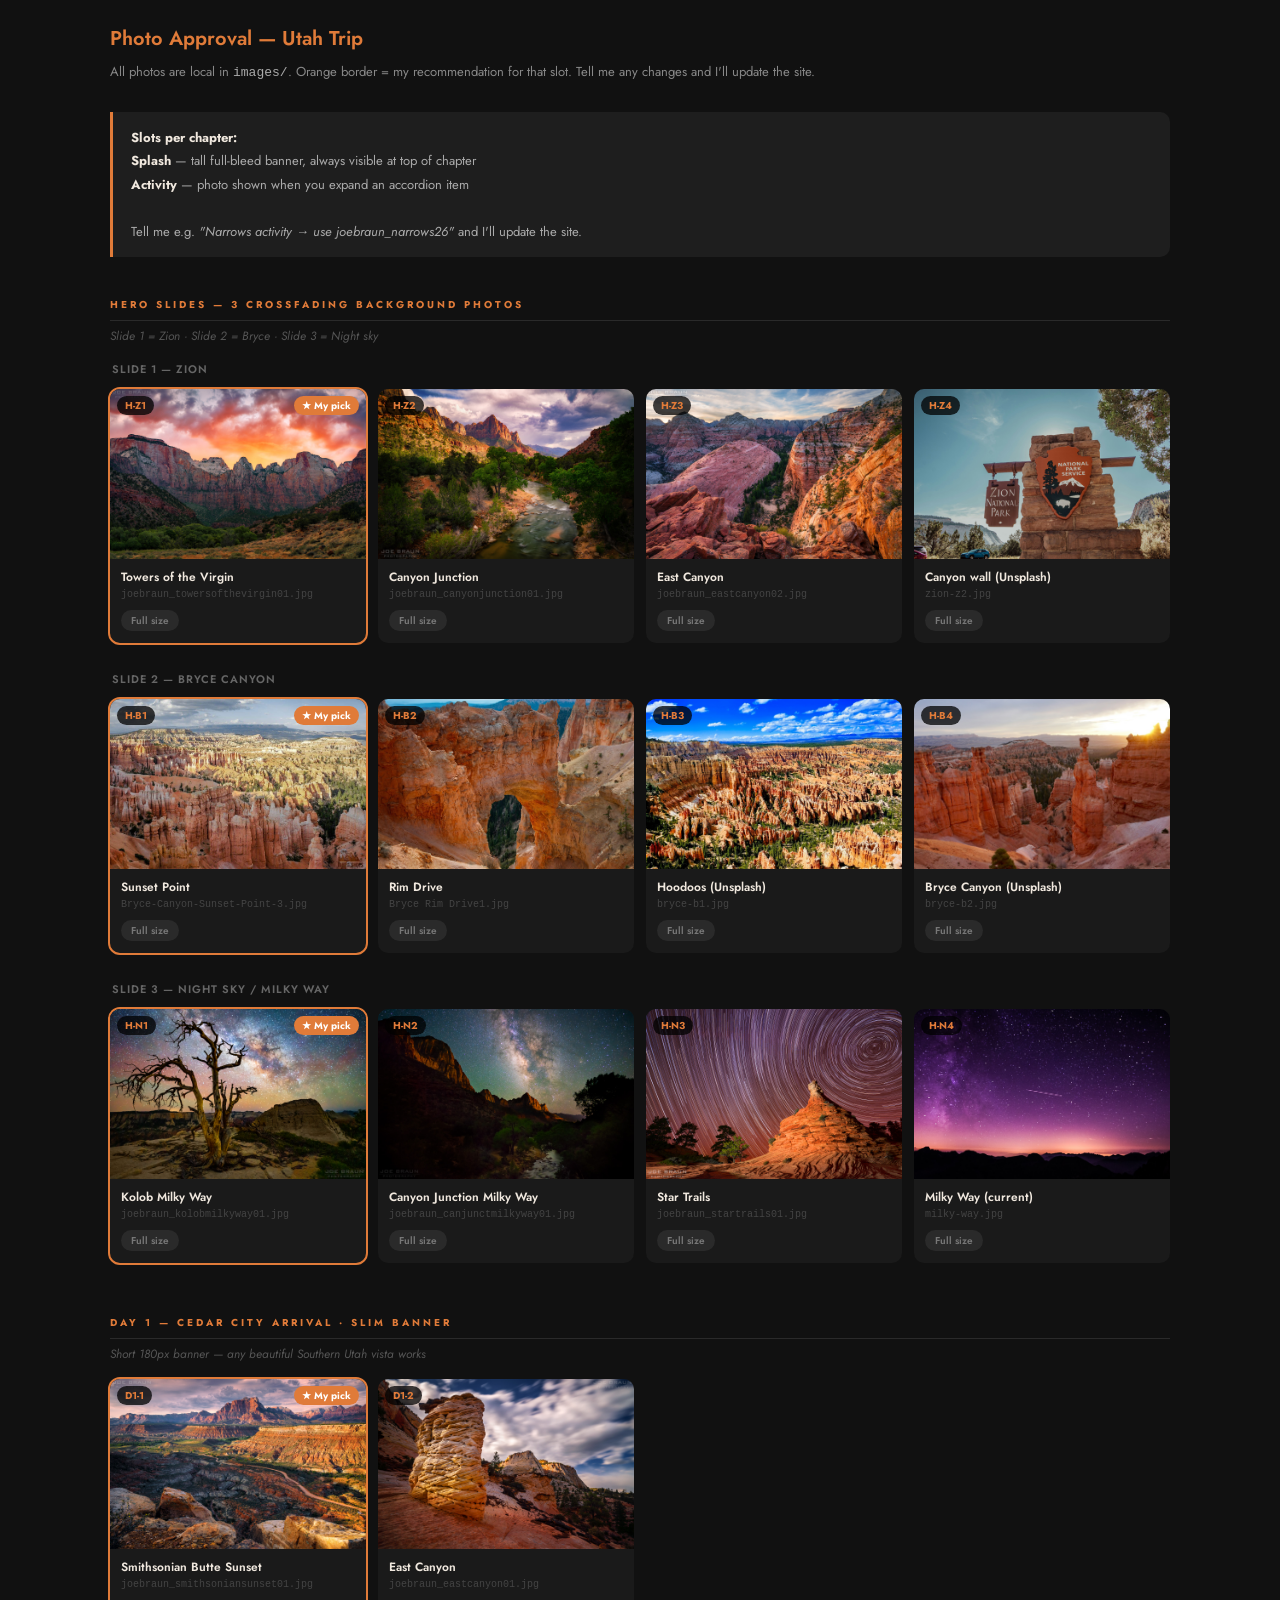
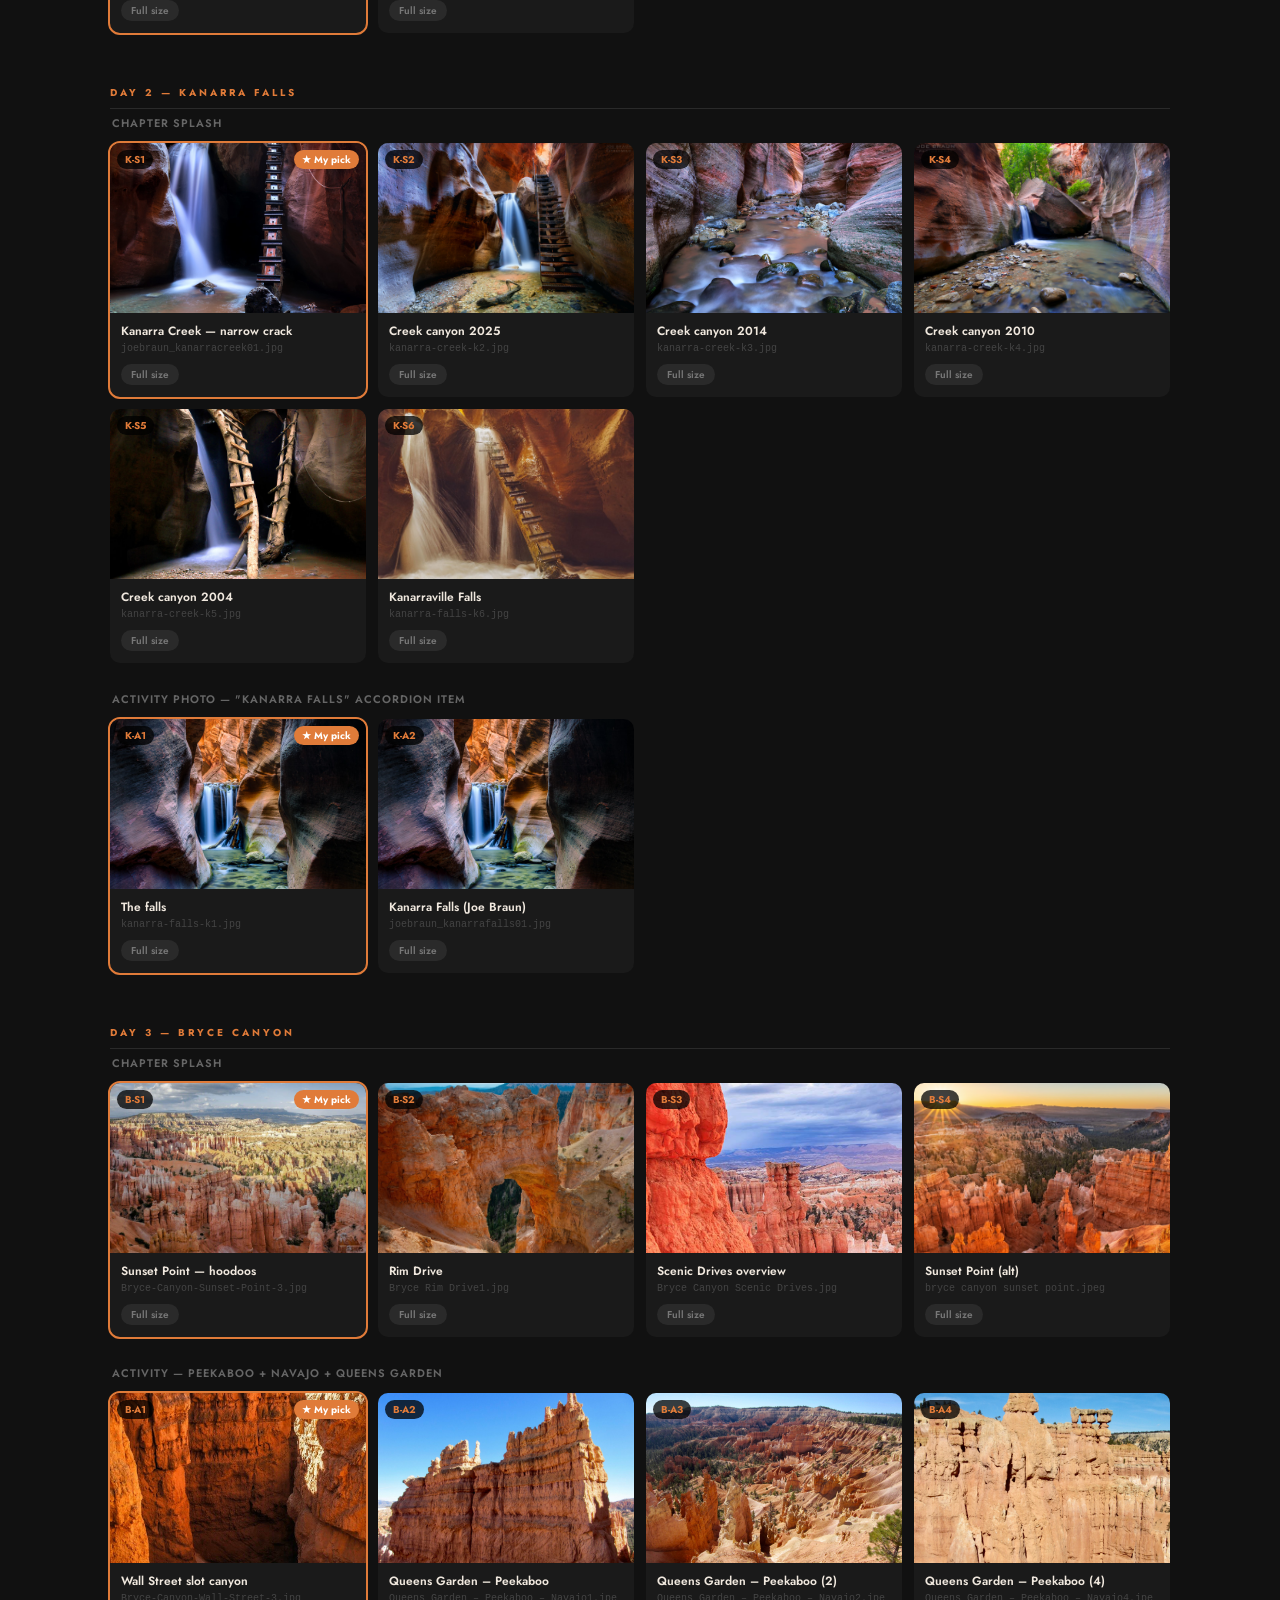
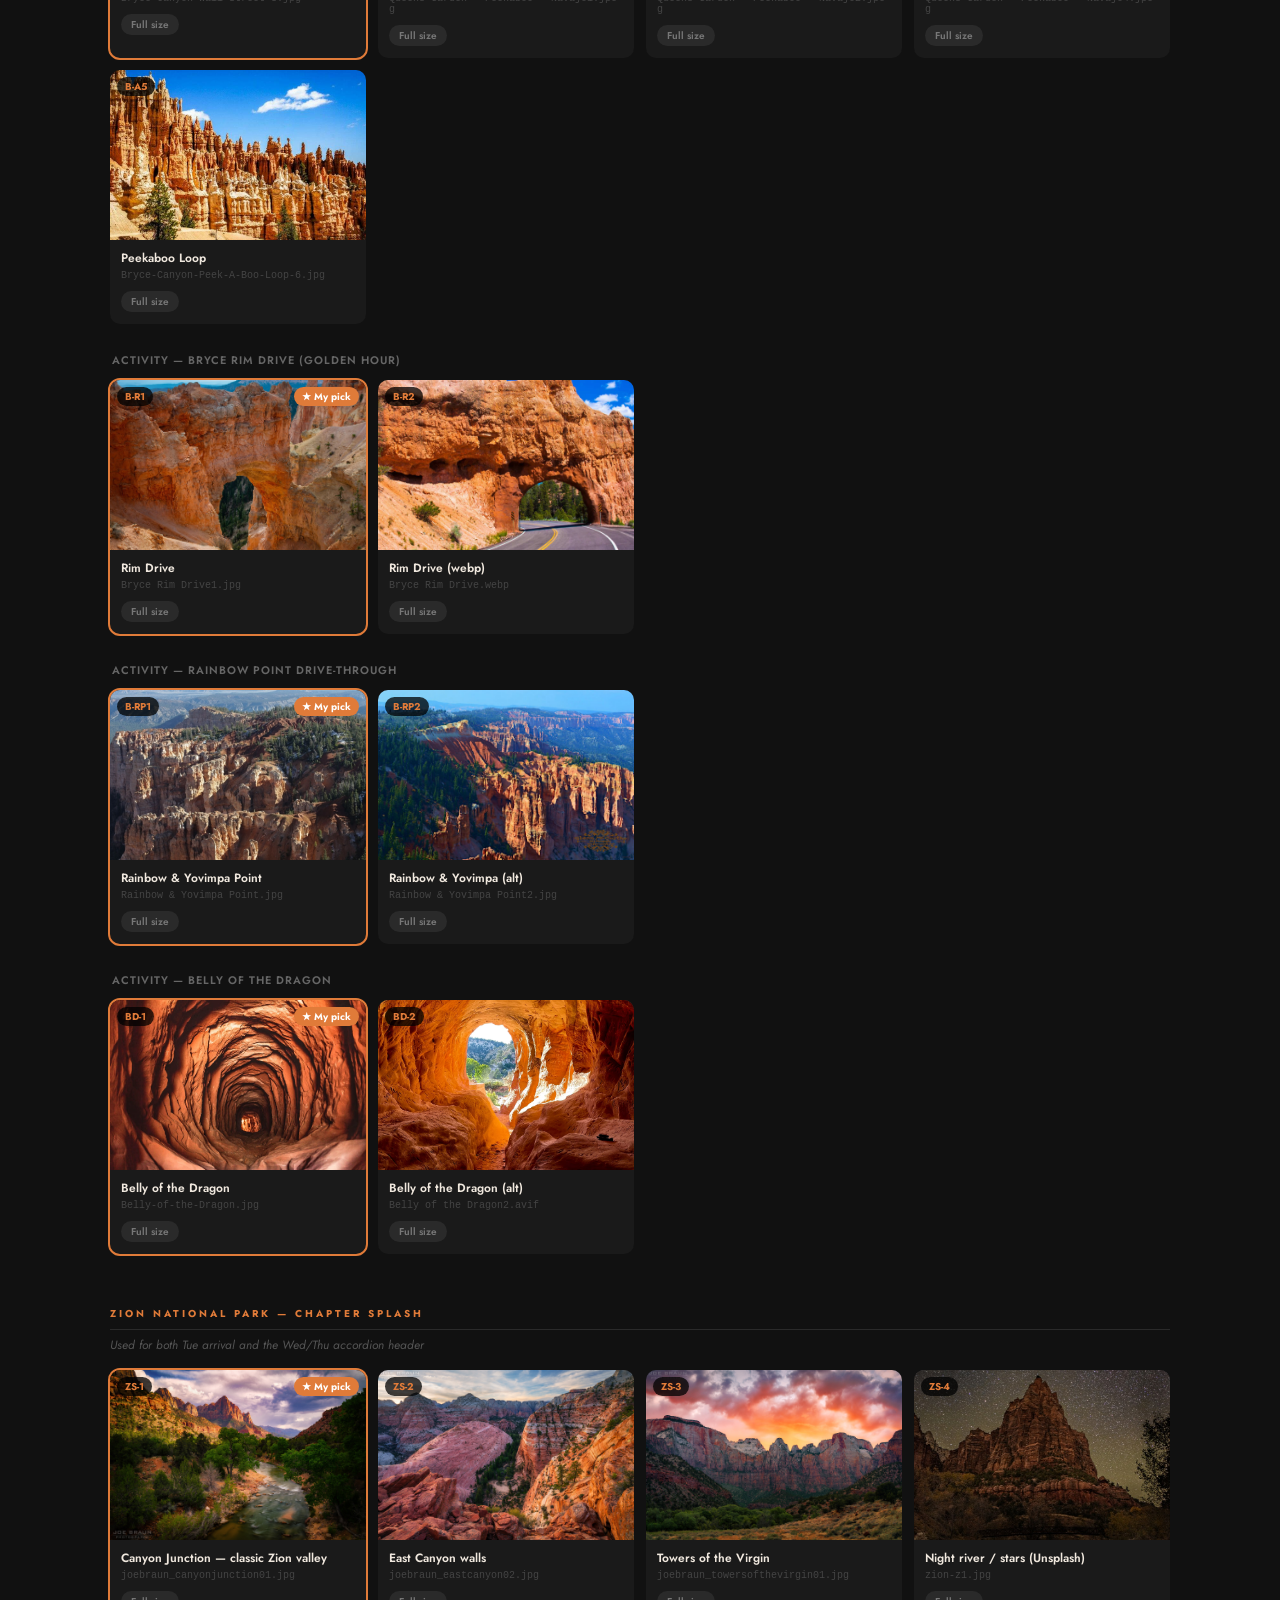
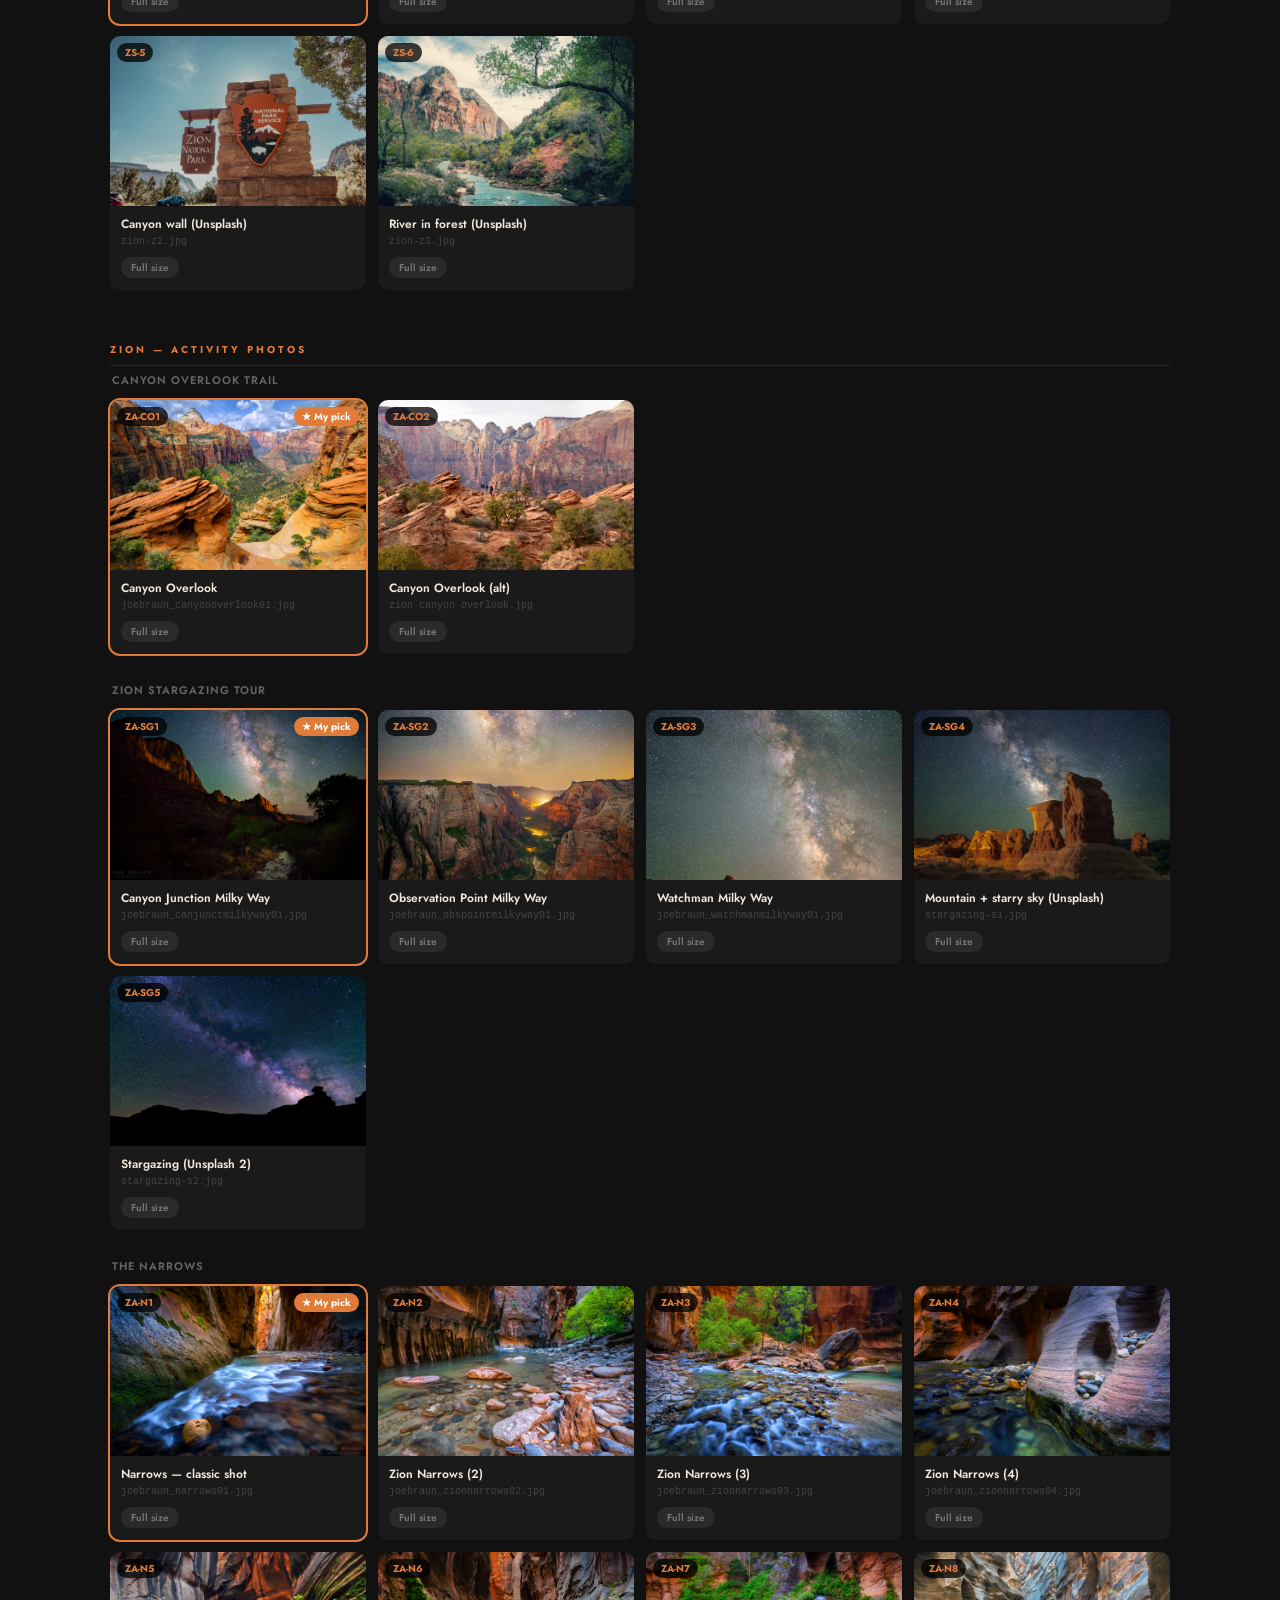
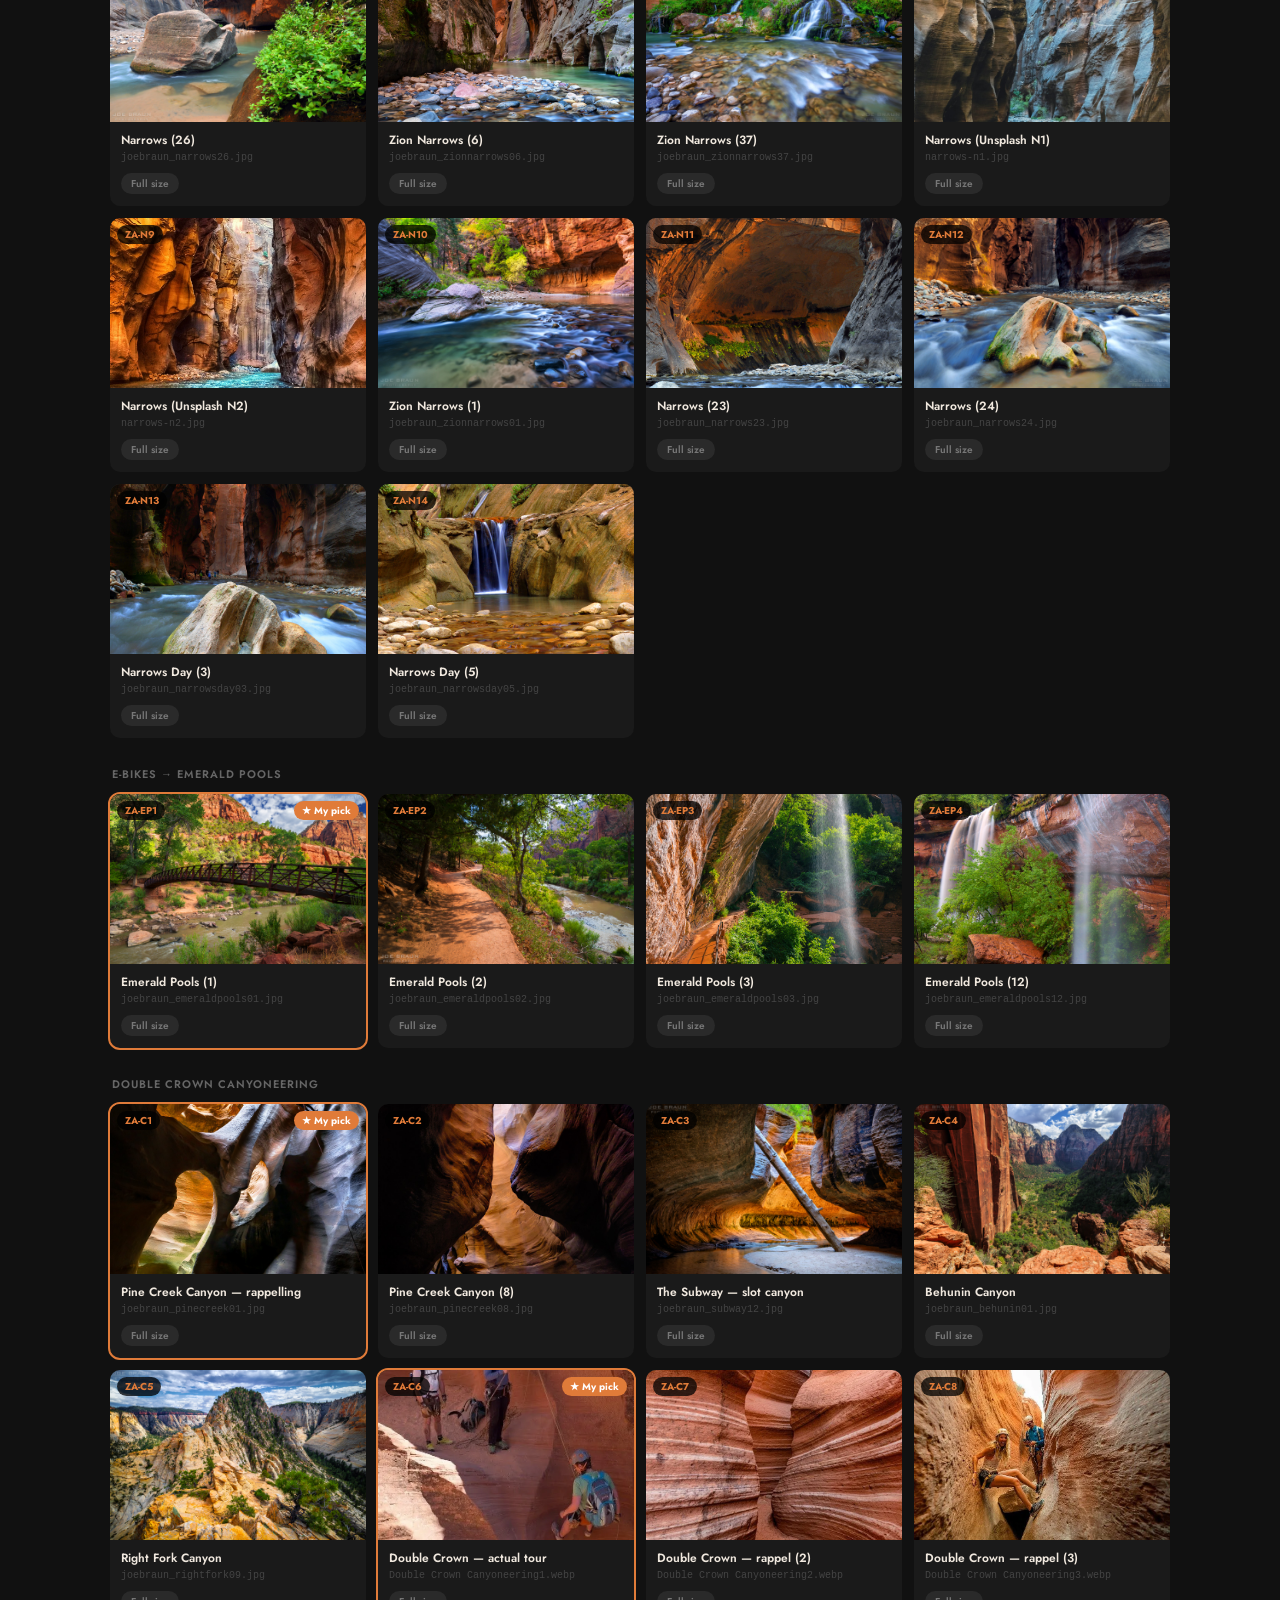
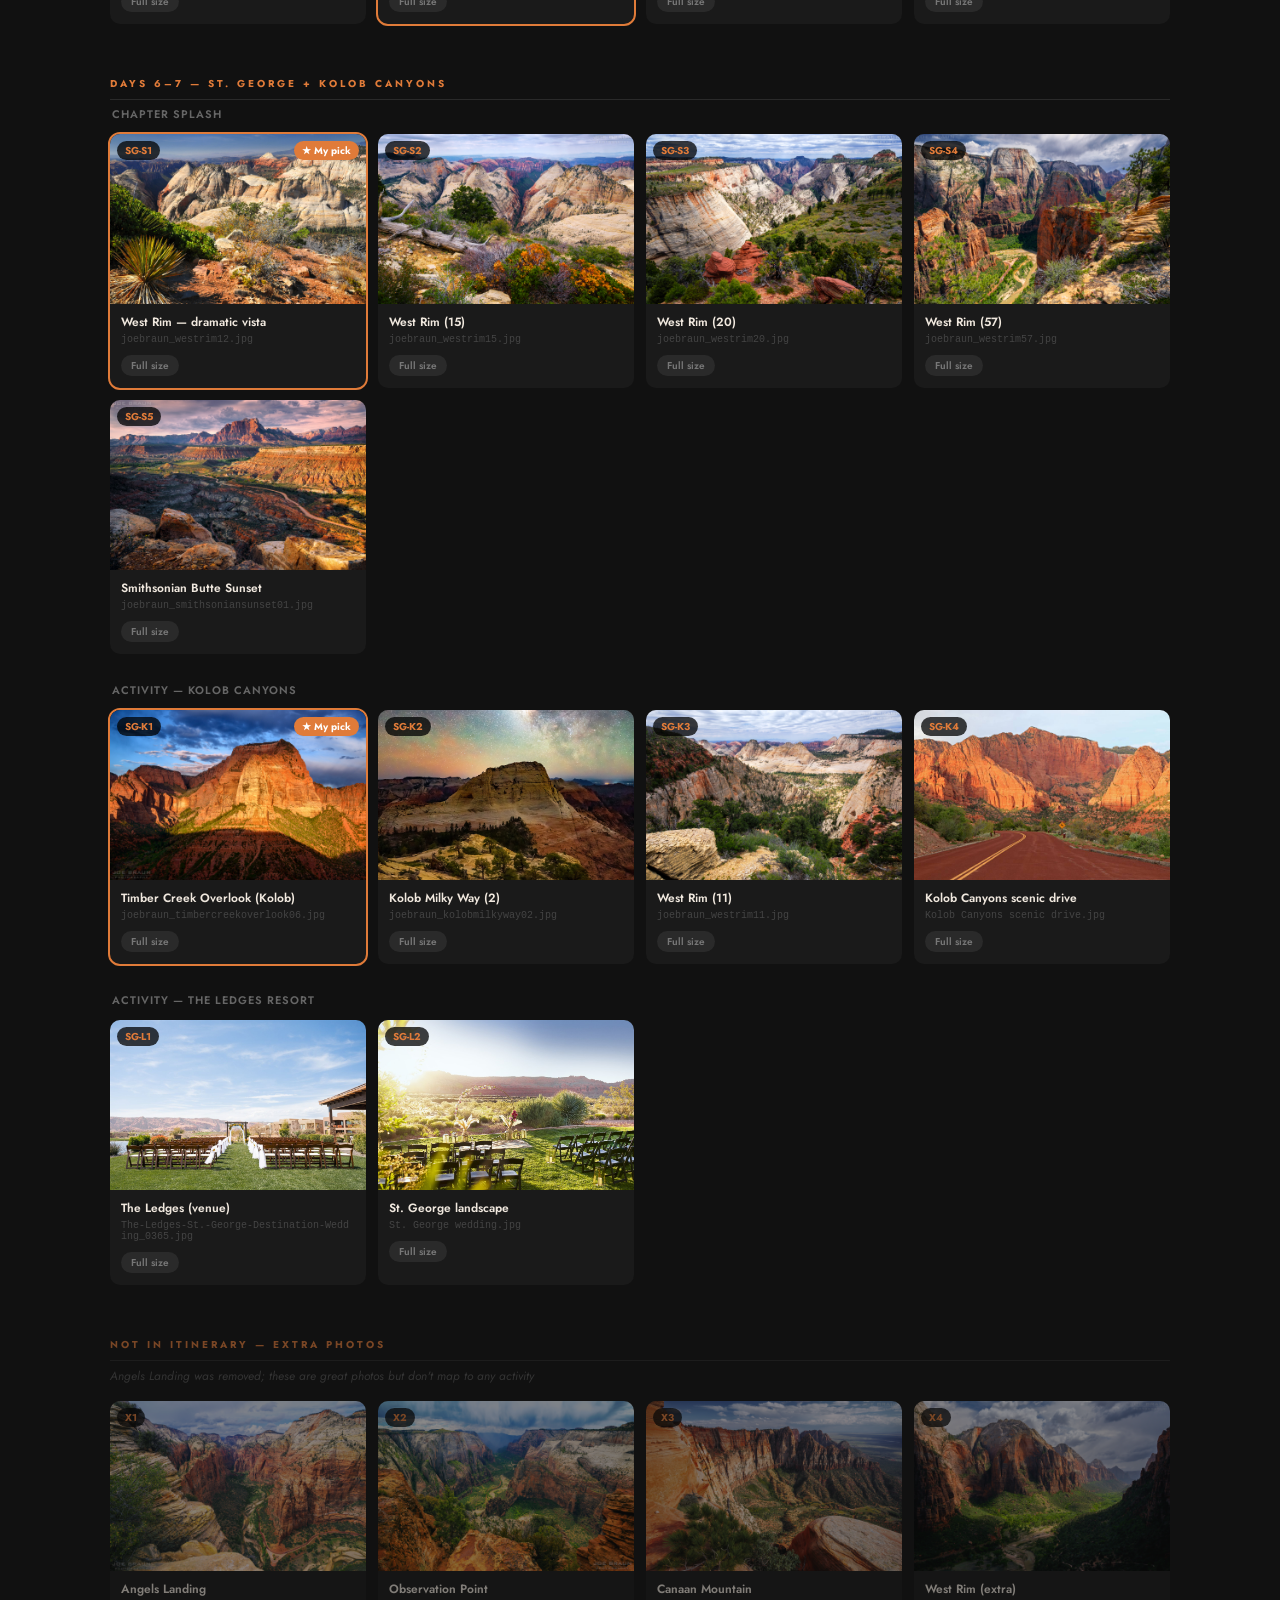
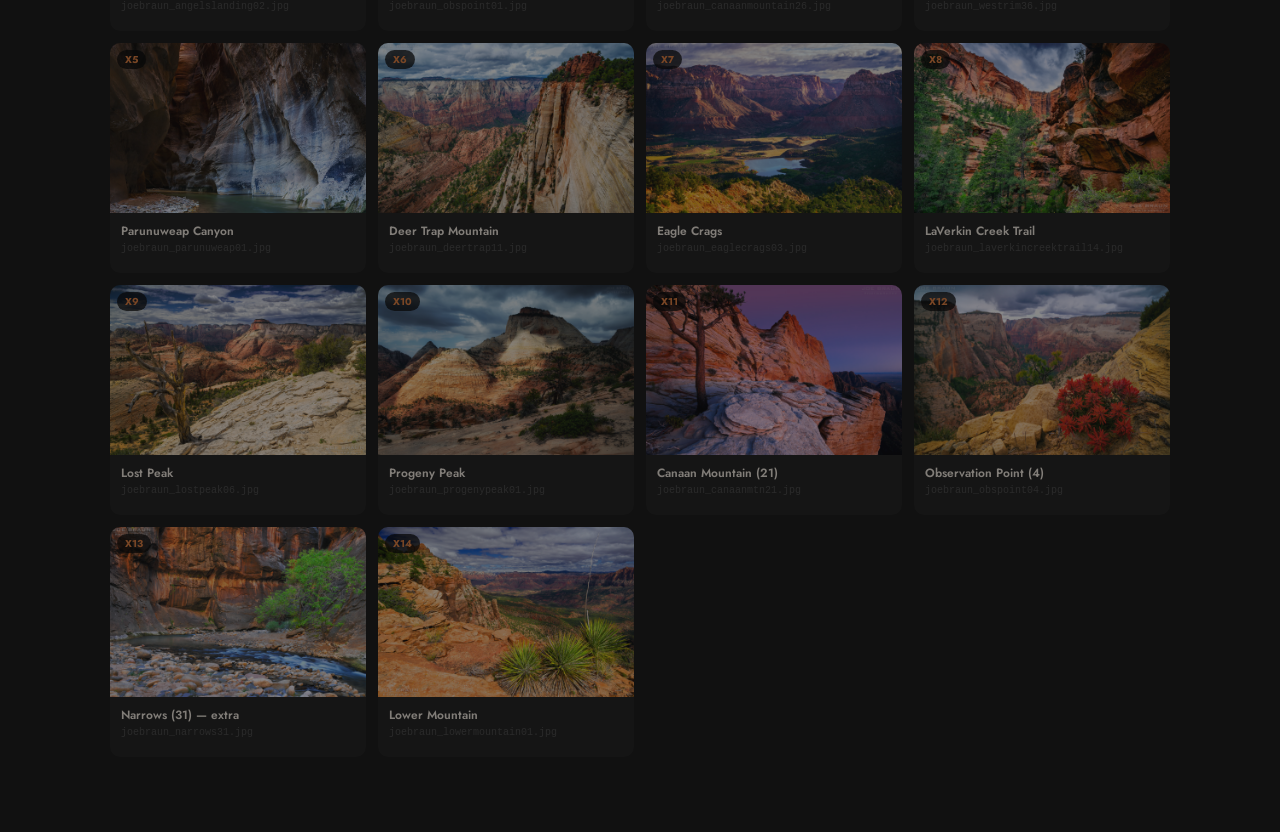
==== commit 1df64d8d: "update: add new photos to gallery (Double Crown, more Narrows, Kolob, Ledges) Co-Authored-By: Claude" ====
--- a/photos.html
+++ b/photos.html
@@ -363,6 +363,10 @@
         <div class="photo"><img src="images/stargazing-s1.jpg" alt=""><div class="badge">ZA-SG4</div></div>
         <div class="card-body"><div class="card-label">Mountain + starry sky (Unsplash)</div><div class="card-filename">stargazing-s1.jpg</div><a class="link-btn" href="images/stargazing-s1.jpg" target="_blank">Full size</a></div>
       </div>
+      <div class="card">
+        <div class="photo"><img src="images/stargazing-s2.jpg" alt=""><div class="badge">ZA-SG5</div></div>
+        <div class="card-body"><div class="card-label">Stargazing (Unsplash 2)</div><div class="card-filename">stargazing-s2.jpg</div><a class="link-btn" href="images/stargazing-s2.jpg" target="_blank">Full size</a></div>
+      </div>
     </div>
   </div>
 
@@ -401,6 +405,30 @@
         <div class="photo"><img src="images/narrows-n1.jpg" alt=""><div class="badge">ZA-N8</div></div>
         <div class="card-body"><div class="card-label">Narrows (Unsplash N1)</div><div class="card-filename">narrows-n1.jpg</div><a class="link-btn" href="images/narrows-n1.jpg" target="_blank">Full size</a></div>
       </div>
+      <div class="card">
+        <div class="photo"><img src="images/narrows-n2.jpg" alt=""><div class="badge">ZA-N9</div></div>
+        <div class="card-body"><div class="card-label">Narrows (Unsplash N2)</div><div class="card-filename">narrows-n2.jpg</div><a class="link-btn" href="images/narrows-n2.jpg" target="_blank">Full size</a></div>
+      </div>
+      <div class="card">
+        <div class="photo"><img src="images/joebraun_zionnarrows01.jpg" alt=""><div class="badge">ZA-N10</div></div>
+        <div class="card-body"><div class="card-label">Zion Narrows (1)</div><div class="card-filename">joebraun_zionnarrows01.jpg</div><a class="link-btn" href="images/joebraun_zionnarrows01.jpg" target="_blank">Full size</a></div>
+      </div>
+      <div class="card">
+        <div class="photo"><img src="images/joebraun_narrows23.jpg" alt=""><div class="badge">ZA-N11</div></div>
+        <div class="card-body"><div class="card-label">Narrows (23)</div><div class="card-filename">joebraun_narrows23.jpg</div><a class="link-btn" href="images/joebraun_narrows23.jpg" target="_blank">Full size</a></div>
+      </div>
+      <div class="card">
+        <div class="photo"><img src="images/joebraun_narrows24.jpg" alt=""><div class="badge">ZA-N12</div></div>
+        <div class="card-body"><div class="card-label">Narrows (24)</div><div class="card-filename">joebraun_narrows24.jpg</div><a class="link-btn" href="images/joebraun_narrows24.jpg" target="_blank">Full size</a></div>
+      </div>
+      <div class="card">
+        <div class="photo"><img src="images/joebraun_narrowsday03.jpg" alt=""><div class="badge">ZA-N13</div></div>
+        <div class="card-body"><div class="card-label">Narrows Day (3)</div><div class="card-filename">joebraun_narrowsday03.jpg</div><a class="link-btn" href="images/joebraun_narrowsday03.jpg" target="_blank">Full size</a></div>
+      </div>
+      <div class="card">
+        <div class="photo"><img src="images/joebraun_narrowsday05.jpg" alt=""><div class="badge">ZA-N14</div></div>
+        <div class="card-body"><div class="card-label">Narrows Day (5)</div><div class="card-filename">joebraun_narrowsday05.jpg</div><a class="link-btn" href="images/joebraun_narrowsday05.jpg" target="_blank">Full size</a></div>
+      </div>
     </div>
   </div>
 
@@ -449,6 +477,18 @@
         <div class="photo"><img src="images/joebraun_rightfork09.jpg" alt=""><div class="badge">ZA-C5</div></div>
         <div class="card-body"><div class="card-label">Right Fork Canyon</div><div class="card-filename">joebraun_rightfork09.jpg</div><a class="link-btn" href="images/joebraun_rightfork09.jpg" target="_blank">Full size</a></div>
       </div>
+      <div class="card pick">
+        <div class="photo"><img src="images/Double Crown Canyoneering1.webp" alt=""><div class="badge">ZA-C6</div><div class="rec-badge">★ My pick</div></div>
+        <div class="card-body"><div class="card-label">Double Crown — actual tour</div><div class="card-filename">Double Crown Canyoneering1.webp</div><a class="link-btn" href="images/Double Crown Canyoneering1.webp" target="_blank">Full size</a></div>
+      </div>
+      <div class="card">
+        <div class="photo"><img src="images/Double Crown Canyoneering2.webp" alt=""><div class="badge">ZA-C7</div></div>
+        <div class="card-body"><div class="card-label">Double Crown — rappel (2)</div><div class="card-filename">Double Crown Canyoneering2.webp</div><a class="link-btn" href="images/Double Crown Canyoneering2.webp" target="_blank">Full size</a></div>
+      </div>
+      <div class="card">
+        <div class="photo"><img src="images/Double Crown Canyoneering3.webp" alt=""><div class="badge">ZA-C8</div></div>
+        <div class="card-body"><div class="card-label">Double Crown — rappel (3)</div><div class="card-filename">Double Crown Canyoneering3.webp</div><a class="link-btn" href="images/Double Crown Canyoneering3.webp" target="_blank">Full size</a></div>
+      </div>
     </div>
   </div>
 </div>
@@ -500,6 +540,24 @@
       <div class="card">
         <div class="photo"><img src="images/joebraun_westrim11.jpg" alt=""><div class="badge">SG-K3</div></div>
         <div class="card-body"><div class="card-label">West Rim (11)</div><div class="card-filename">joebraun_westrim11.jpg</div><a class="link-btn" href="images/joebraun_westrim11.jpg" target="_blank">Full size</a></div>
+      </div>
+      <div class="card">
+        <div class="photo"><img src="images/Kolob Canyons scenic drive.jpg" alt=""><div class="badge">SG-K4</div></div>
+        <div class="card-body"><div class="card-label">Kolob Canyons scenic drive</div><div class="card-filename">Kolob Canyons scenic drive.jpg</div><a class="link-btn" href="images/Kolob Canyons scenic drive.jpg" target="_blank">Full size</a></div>
+      </div>
+    </div>
+  </div>
+
+  <div class="subsection">
+    <div class="subsection-label">Activity — The Ledges Resort</div>
+    <div class="grid">
+      <div class="card">
+        <div class="photo"><img src="images/The-Ledges-St.-George-Destination-Wedding_0365.jpg" alt=""><div class="badge">SG-L1</div></div>
+        <div class="card-body"><div class="card-label">The Ledges (venue)</div><div class="card-filename">The-Ledges-St.-George-Destination-Wedding_0365.jpg</div><a class="link-btn" href="images/The-Ledges-St.-George-Destination-Wedding_0365.jpg" target="_blank">Full size</a></div>
+      </div>
+      <div class="card">
+        <div class="photo"><img src="images/St. George wedding.jpg" alt=""><div class="badge">SG-L2</div></div>
+        <div class="card-body"><div class="card-label">St. George landscape</div><div class="card-filename">St. George wedding.jpg</div><a class="link-btn" href="images/St. George wedding.jpg" target="_blank">Full size</a></div>
       </div>
     </div>
   </div>
@@ -518,6 +576,15 @@
     <div class="card"><div class="photo"><img src="images/joebraun_canaanmountain26.jpg" alt=""><div class="badge">X3</div></div><div class="card-body"><div class="card-label">Canaan Mountain</div><div class="card-filename">joebraun_canaanmountain26.jpg</div></div></div>
     <div class="card"><div class="photo"><img src="images/joebraun_westrim36.jpg" alt=""><div class="badge">X4</div></div><div class="card-body"><div class="card-label">West Rim (extra)</div><div class="card-filename">joebraun_westrim36.jpg</div></div></div>
     <div class="card"><div class="photo"><img src="images/joebraun_parunuweap01.jpg" alt=""><div class="badge">X5</div></div><div class="card-body"><div class="card-label">Parunuweap Canyon</div><div class="card-filename">joebraun_parunuweap01.jpg</div></div></div>
+    <div class="card"><div class="photo"><img src="images/joebraun_deertrap11.jpg" alt=""><div class="badge">X6</div></div><div class="card-body"><div class="card-label">Deer Trap Mountain</div><div class="card-filename">joebraun_deertrap11.jpg</div></div></div>
+    <div class="card"><div class="photo"><img src="images/joebraun_eaglecrags03.jpg" alt=""><div class="badge">X7</div></div><div class="card-body"><div class="card-label">Eagle Crags</div><div class="card-filename">joebraun_eaglecrags03.jpg</div></div></div>
+    <div class="card"><div class="photo"><img src="images/joebraun_laverkincreektrail14.jpg" alt=""><div class="badge">X8</div></div><div class="card-body"><div class="card-label">LaVerkin Creek Trail</div><div class="card-filename">joebraun_laverkincreektrail14.jpg</div></div></div>
+    <div class="card"><div class="photo"><img src="images/joebraun_lostpeak06.jpg" alt=""><div class="badge">X9</div></div><div class="card-body"><div class="card-label">Lost Peak</div><div class="card-filename">joebraun_lostpeak06.jpg</div></div></div>
+    <div class="card"><div class="photo"><img src="images/joebraun_progenypeak01.jpg" alt=""><div class="badge">X10</div></div><div class="card-body"><div class="card-label">Progeny Peak</div><div class="card-filename">joebraun_progenypeak01.jpg</div></div></div>
+    <div class="card"><div class="photo"><img src="images/joebraun_canaanmtn21.jpg" alt=""><div class="badge">X11</div></div><div class="card-body"><div class="card-label">Canaan Mountain (21)</div><div class="card-filename">joebraun_canaanmtn21.jpg</div></div></div>
+    <div class="card"><div class="photo"><img src="images/joebraun_obspoint04.jpg" alt=""><div class="badge">X12</div></div><div class="card-body"><div class="card-label">Observation Point (4)</div><div class="card-filename">joebraun_obspoint04.jpg</div></div></div>
+    <div class="card"><div class="photo"><img src="images/joebraun_narrows31.jpg" alt=""><div class="badge">X13</div></div><div class="card-body"><div class="card-label">Narrows (31) — extra</div><div class="card-filename">joebraun_narrows31.jpg</div></div></div>
+    <div class="card"><div class="photo"><img src="images/joebraun_lowermountain01.jpg" alt=""><div class="badge">X14</div></div><div class="card-body"><div class="card-label">Lower Mountain</div><div class="card-filename">joebraun_lowermountain01.jpg</div></div></div>
   </div>
 </div>
 
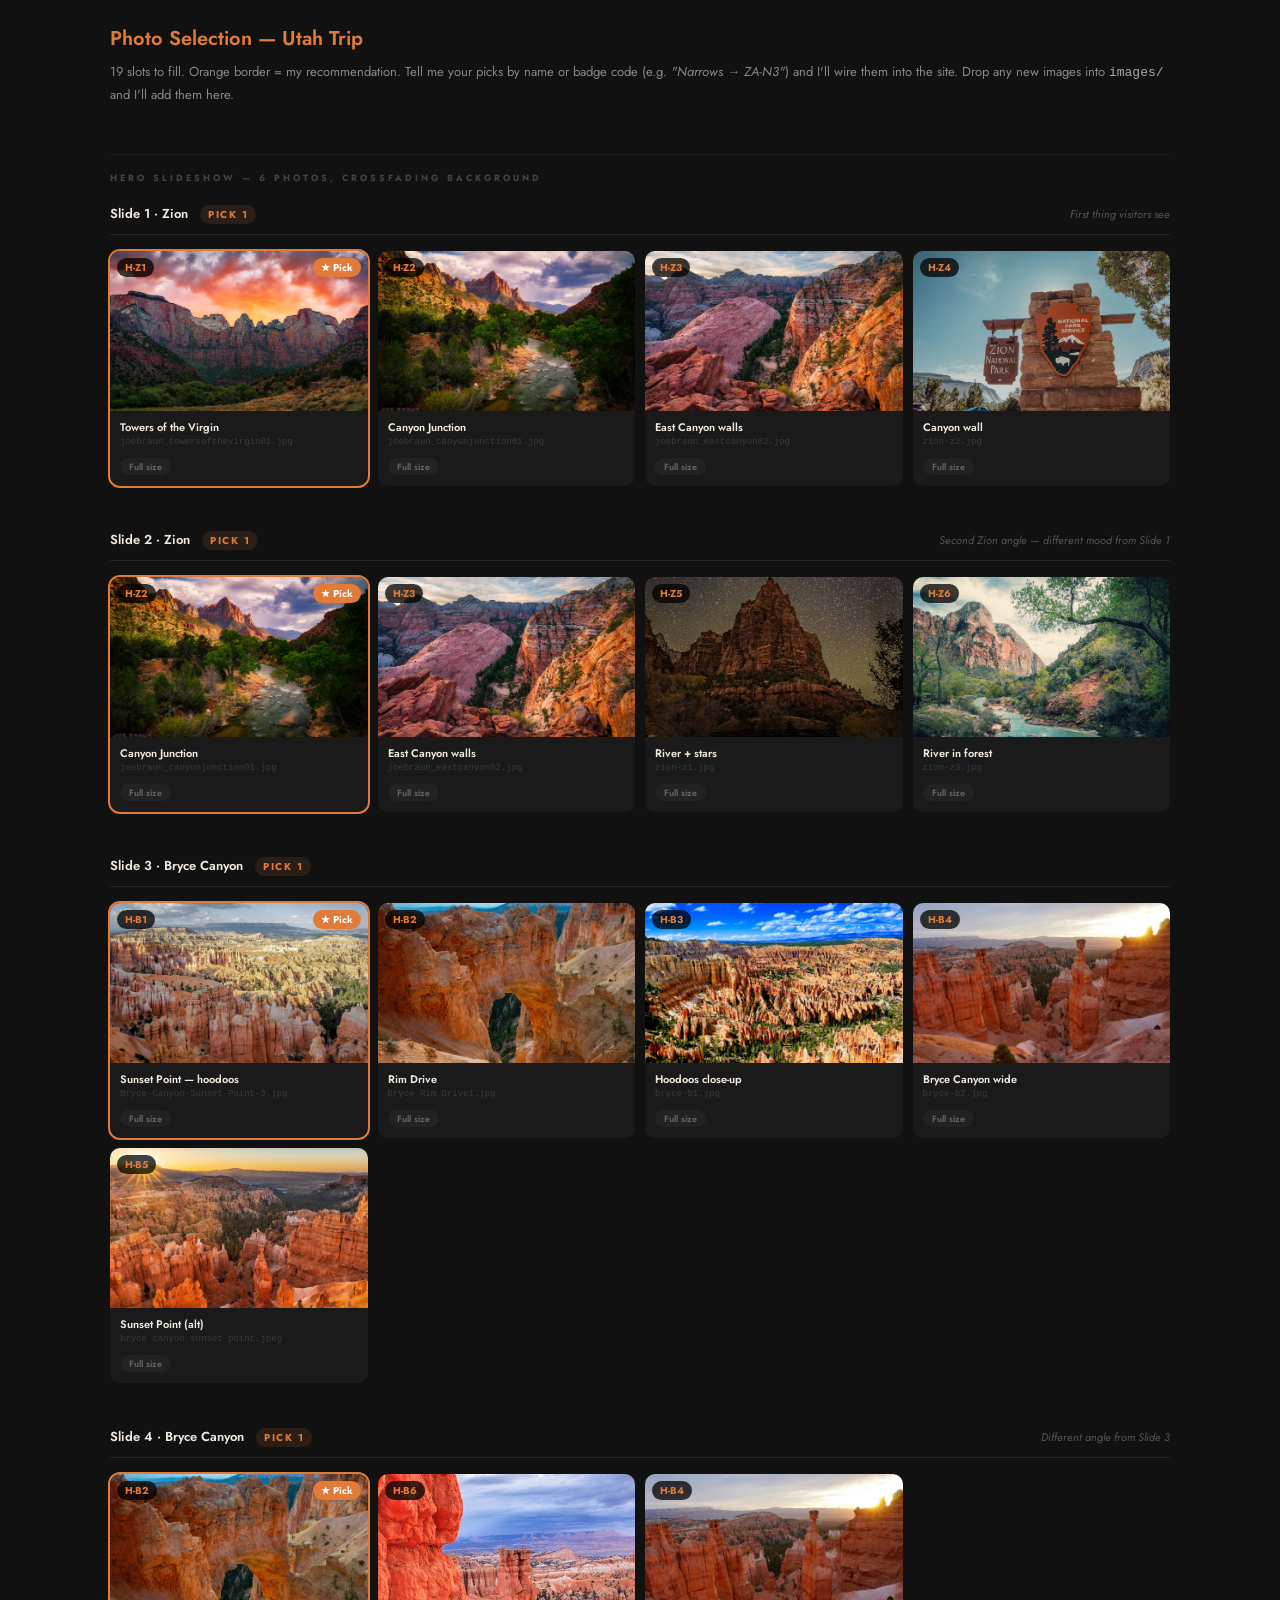
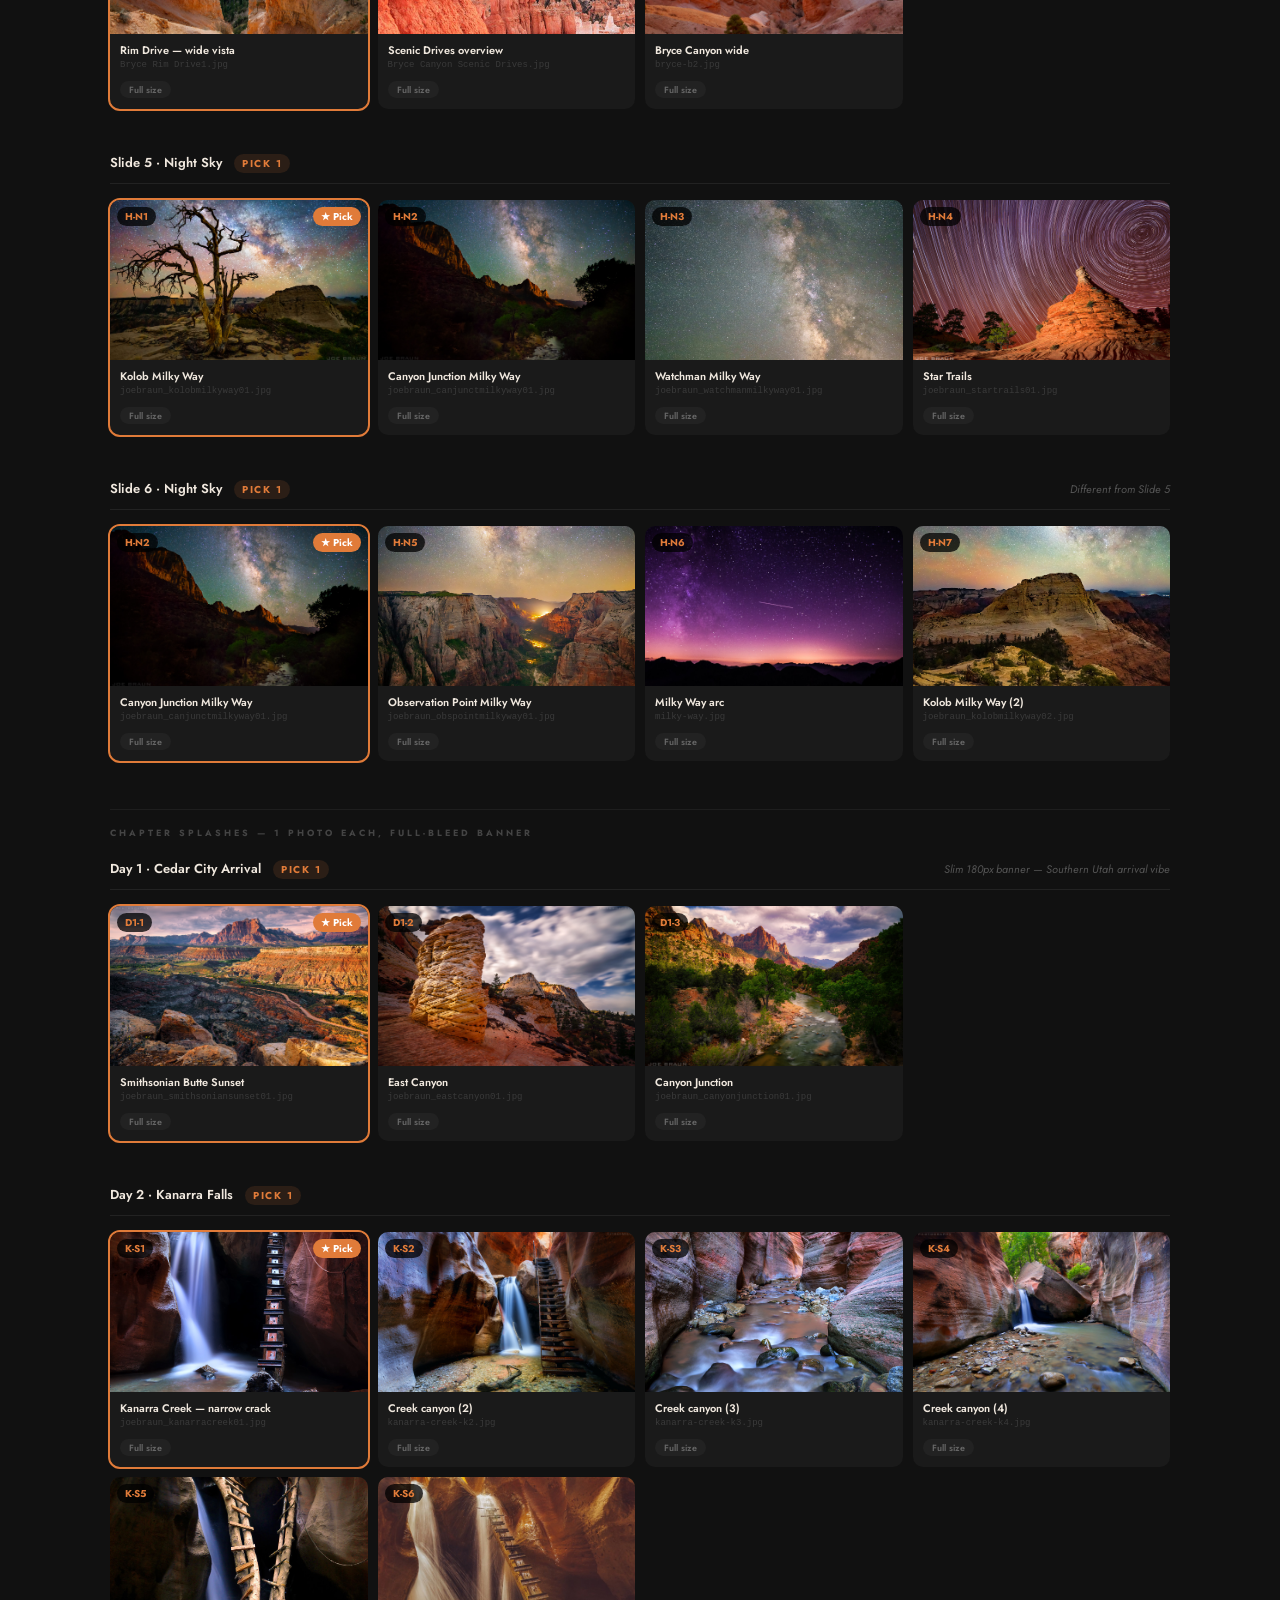
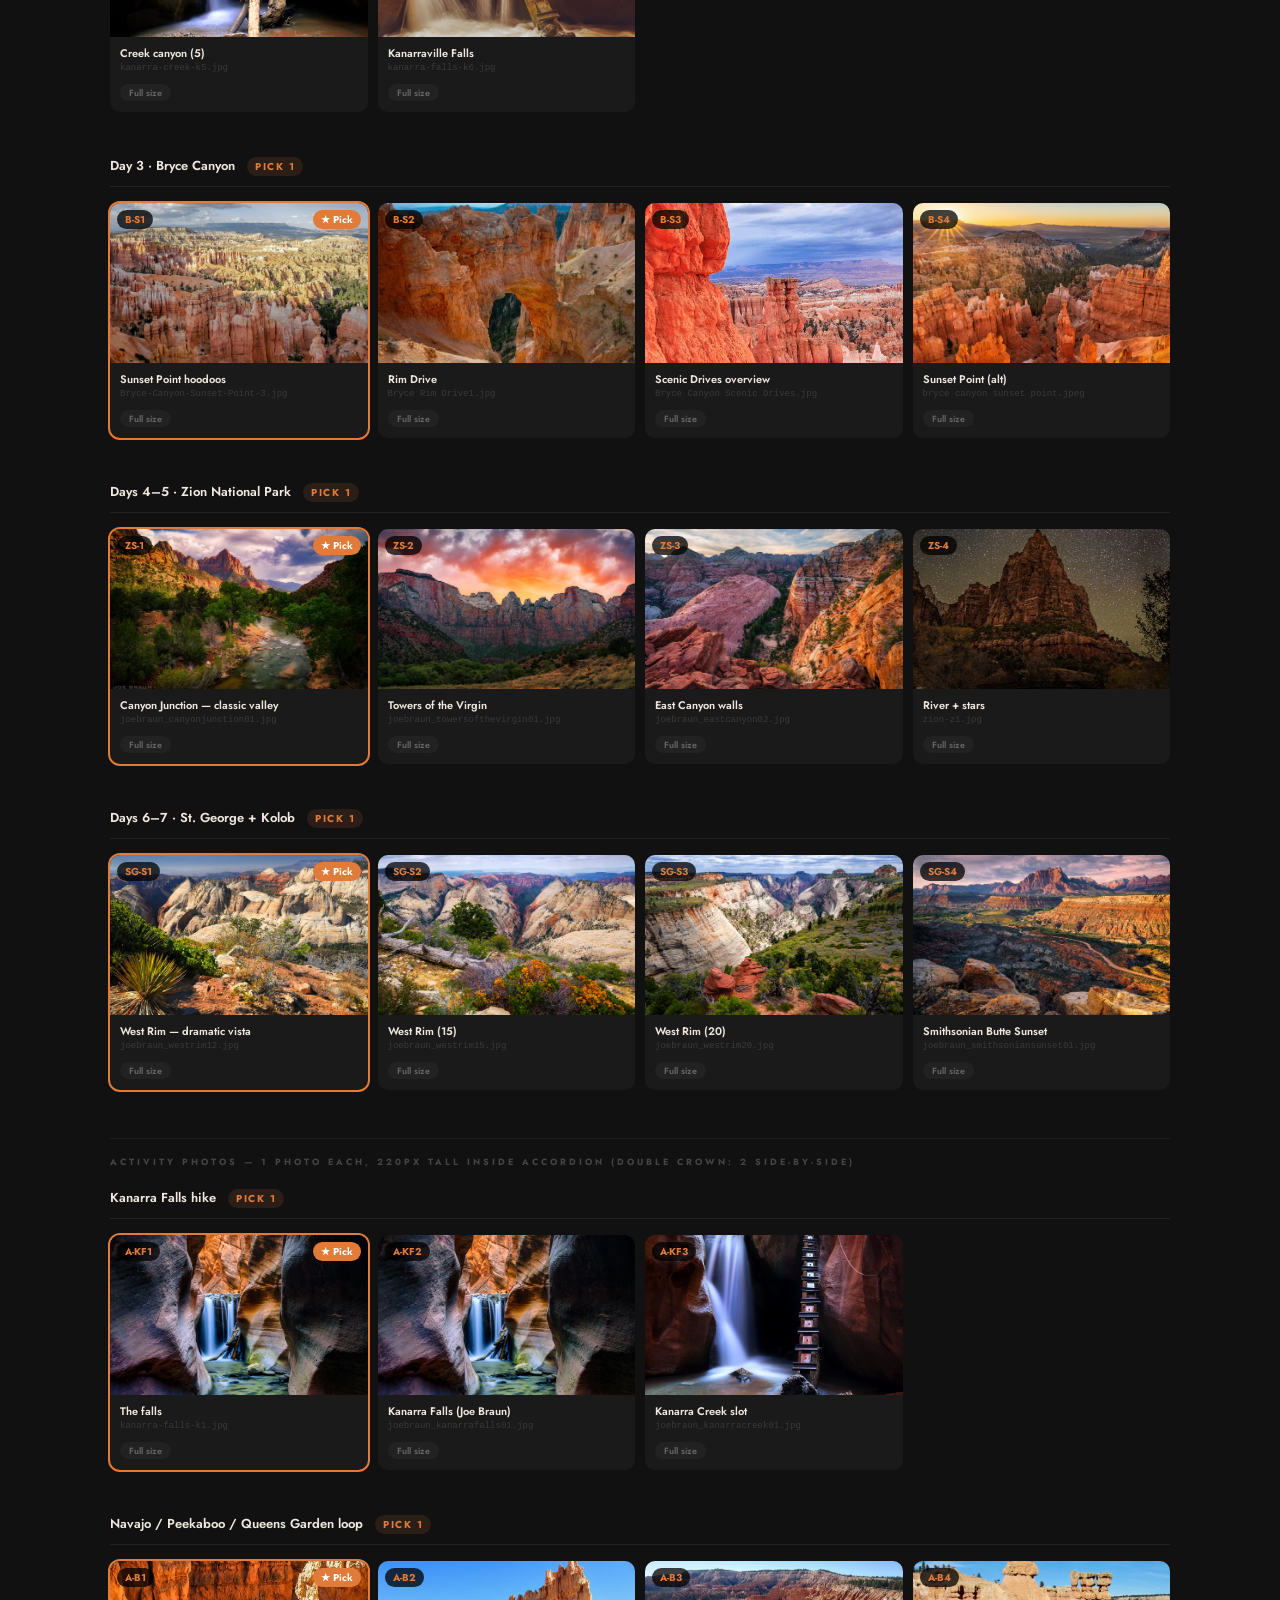
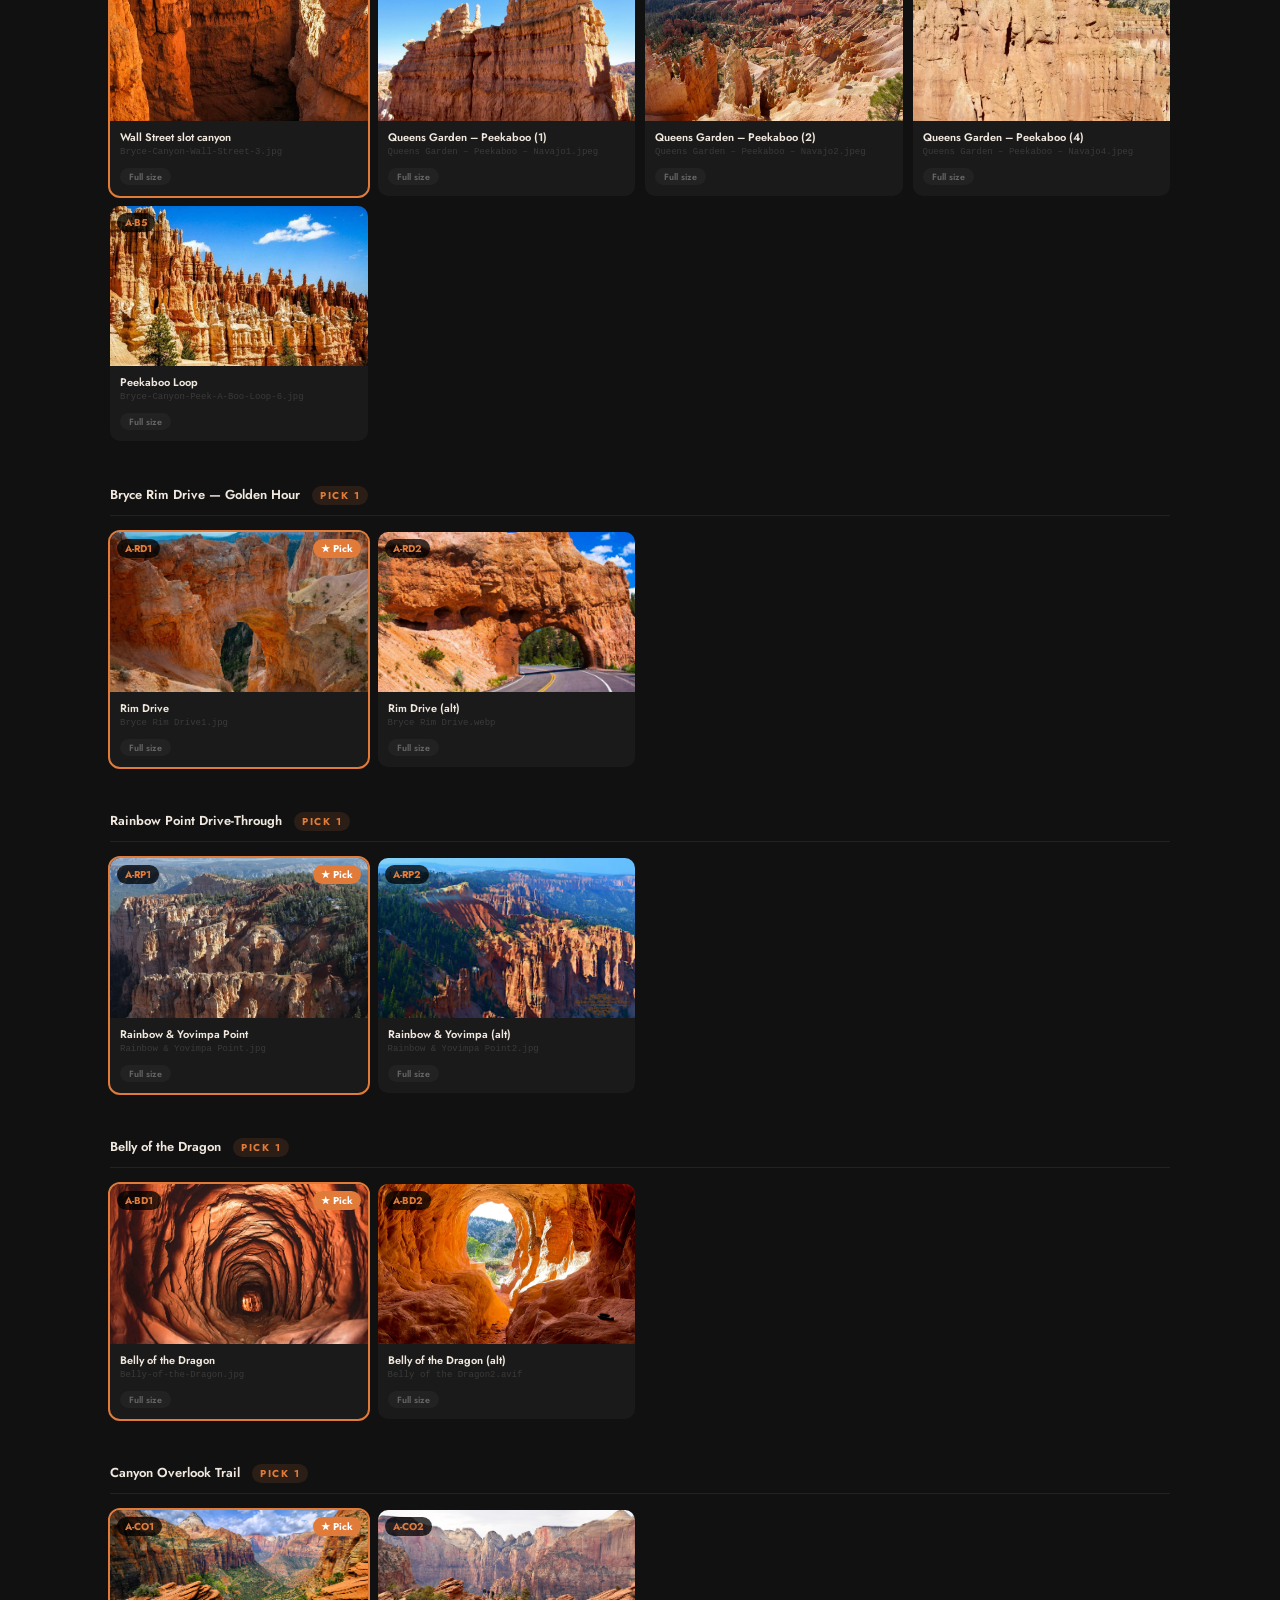
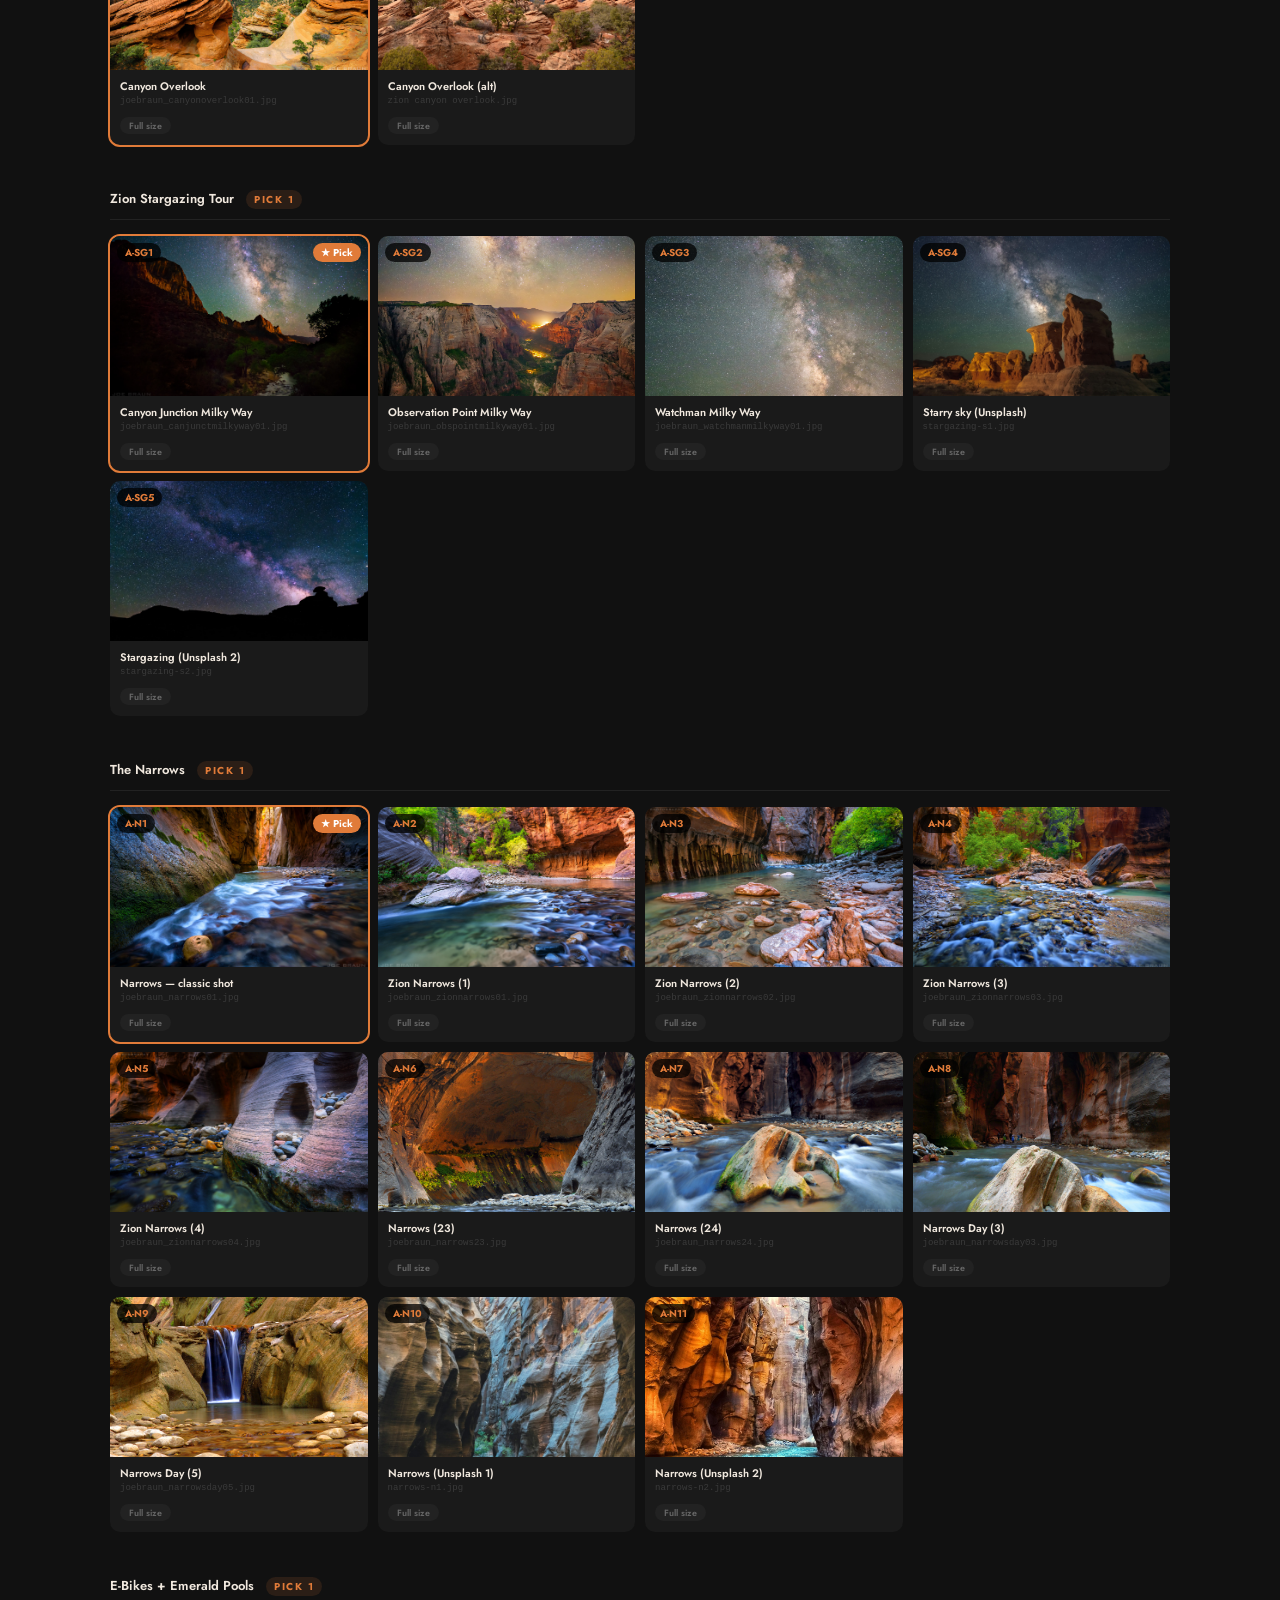
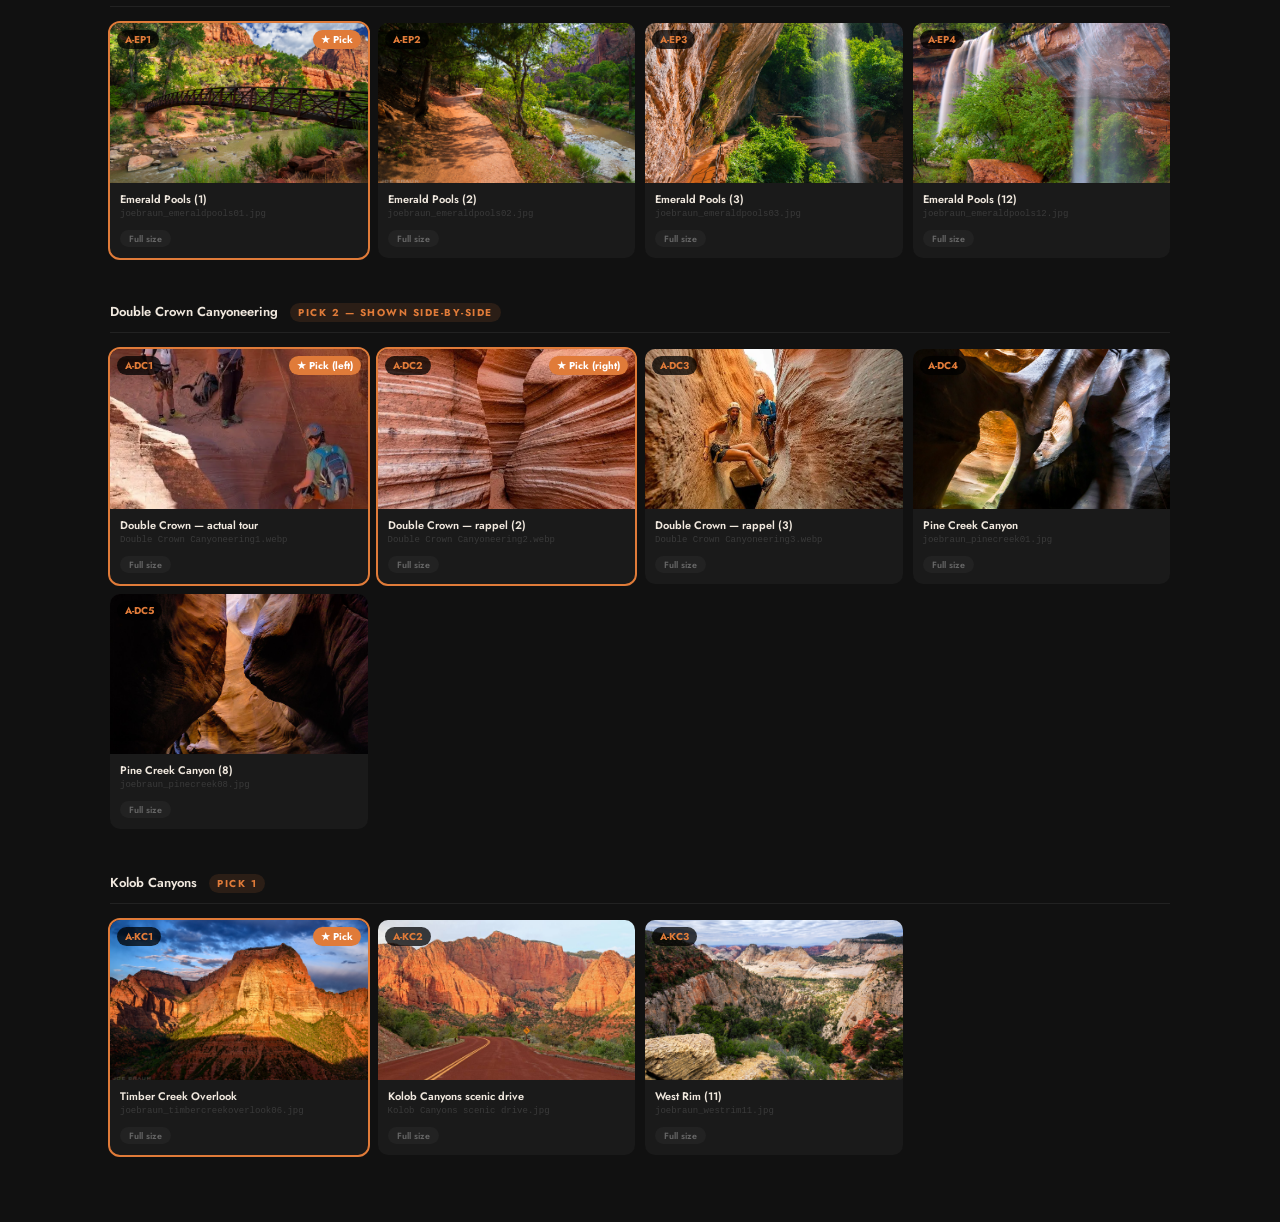
==== commit d5060ba7: "update: restructure photos.html as slot-based selection guide (19 slots) Co-Authored-By: Claude Sonn" ====
--- a/photos.html
+++ b/photos.html
@@ -9,582 +9,594 @@
 * { box-sizing: border-box; margin: 0; padding: 0; }
 body { font-family: 'Jost', sans-serif; background: #111; color: #f0e8de; padding: 24px 20px; max-width: 1100px; margin: 0 auto; }
 h1 { font-size: 20px; font-weight: 600; color: #E07B39; margin-bottom: 8px; }
-.intro { font-size: 13px; color: #888; line-height: 1.7; margin-bottom: 28px; }
-.how-to { background: #1e1e1e; border-left: 3px solid #E07B39; border-radius: 0 10px 10px 0; padding: 14px 18px; margin-bottom: 40px; font-size: 13px; color: #aaa; line-height: 1.8; }
-.how-to strong { color: #f0e8de; }
-.section { margin-bottom: 52px; }
-.section-title { font-size: 10px; font-weight: 700; letter-spacing: 3px; text-transform: uppercase; color: #E07B39; padding-bottom: 8px; border-bottom: 1px solid #2a2a2a; margin-bottom: 6px; }
-.section-subtitle { font-size: 12px; color: #555; margin-bottom: 16px; font-style: italic; }
-.subsection { margin-bottom: 28px; }
-.subsection-label { font-size: 11px; font-weight: 600; color: #666; letter-spacing: 1px; text-transform: uppercase; margin-bottom: 12px; padding-left: 2px; }
-.grid { display: grid; grid-template-columns: repeat(auto-fill, minmax(240px, 1fr)); gap: 12px; }
-.card { background: #1a1a1a; border-radius: 10px; overflow: hidden; position: relative; }
+.intro { font-size: 13px; color: #888; line-height: 1.7; margin-bottom: 32px; }
+
+/* Slot = one thing to decide */
+.slot { margin-bottom: 44px; }
+.slot-header { display: flex; align-items: baseline; gap: 12px; padding-bottom: 10px; border-bottom: 1px solid #222; margin-bottom: 16px; }
+.slot-name { font-size: 13px; font-weight: 600; color: #f0e8de; }
+.slot-pick { font-size: 10px; font-weight: 700; letter-spacing: 1.5px; text-transform: uppercase; color: #E07B39; background: rgba(224,123,57,0.12); padding: 2px 8px; border-radius: 20px; }
+.slot-desc { font-size: 11px; color: #555; font-style: italic; margin-left: auto; }
+
+/* Section headings (grouping slots) */
+.group-title { font-size: 9px; font-weight: 700; letter-spacing: 3px; text-transform: uppercase; color: #444; margin: 48px 0 20px; border-top: 1px solid #1e1e1e; padding-top: 16px; }
+.group-title:first-child { margin-top: 0; border-top: none; padding-top: 0; }
+
+.grid { display: grid; grid-template-columns: repeat(auto-fill, minmax(220px, 1fr)); gap: 10px; }
+.card { background: #1a1a1a; border-radius: 10px; overflow: hidden; cursor: pointer; transition: outline 0.1s; }
 .card.pick { outline: 2px solid #E07B39; }
-.photo { width: 100%; height: 170px; overflow: hidden; position: relative; background: #2a2a2a; }
+.photo { width: 100%; height: 160px; overflow: hidden; position: relative; background: #2a2a2a; }
 .photo img { width: 100%; height: 100%; object-fit: cover; display: block; }
 .badge { position: absolute; top: 7px; left: 7px; background: rgba(0,0,0,0.75); color: #E07B39; font-size: 10px; font-weight: 700; padding: 2px 8px; border-radius: 20px; }
 .rec-badge { position: absolute; top: 7px; right: 7px; background: #E07B39; color: white; font-size: 10px; font-weight: 700; padding: 2px 8px; border-radius: 20px; }
-.card-body { padding: 9px 11px 12px; }
-.card-label { font-size: 12px; font-weight: 600; margin-bottom: 3px; }
-.card-filename { font-size: 10px; color: #444; font-family: monospace; word-break: break-all; margin-bottom: 7px; }
-.link-btn { display: inline-block; padding: 3px 10px; border-radius: 20px; font-size: 10px; font-weight: 600; text-decoration: none; background: #2a2a2a; color: #777; }
-.link-btn:hover { background: #333; color: #aaa; }
-.unused-section { opacity: 0.5; }
+.card-body { padding: 8px 10px 10px; }
+.card-label { font-size: 11px; font-weight: 600; margin-bottom: 2px; }
+.card-filename { font-size: 9px; color: #3a3a3a; font-family: monospace; word-break: break-all; margin-bottom: 6px; }
+.link-btn { display: inline-block; padding: 2px 9px; border-radius: 20px; font-size: 9px; font-weight: 600; text-decoration: none; background: #222; color: #666; }
+.link-btn:hover { background: #2a2a2a; color: #999; }
+
+/* "Needs photo" placeholder */
+.needs-photo { background: #1a1a1a; border-radius: 10px; border: 2px dashed #2a2a2a; padding: 28px 16px; text-align: center; font-size: 12px; color: #444; }
+.needs-photo strong { display: block; color: #666; margin-bottom: 4px; }
 </style>
 </head>
 <body>
 
-<h1>Photo Approval — Utah Trip</h1>
-<p class="intro">All photos are local in <code style="color:#aaa">images/</code>. Orange border = my recommendation for that slot. Tell me any changes and I'll update the site.</p>
-
-<div class="how-to">
-  <strong>Slots per chapter:</strong><br>
-  <strong>Splash</strong> — tall full-bleed banner, always visible at top of chapter<br>
-  <strong>Activity</strong> — photo shown when you expand an accordion item<br><br>
-  Tell me e.g. <em>"Narrows activity → use joebraun_narrows26"</em> and I'll update the site.
-</div>
-
-
-<!-- ════════════════════════════════════════ -->
-<!-- HERO SLIDES                             -->
-<!-- ════════════════════════════════════════ -->
-<div class="section">
-  <div class="section-title">Hero Slides — 3 crossfading background photos</div>
-  <div class="section-subtitle">Slide 1 = Zion · Slide 2 = Bryce · Slide 3 = Night sky</div>
-
-  <div class="subsection">
-    <div class="subsection-label">Slide 1 — Zion</div>
-    <div class="grid">
-      <div class="card pick">
-        <div class="photo"><img src="images/joebraun_towersofthevirgin01.jpg" alt=""><div class="badge">H-Z1</div><div class="rec-badge">★ My pick</div></div>
-        <div class="card-body"><div class="card-label">Towers of the Virgin</div><div class="card-filename">joebraun_towersofthevirgin01.jpg</div><a class="link-btn" href="images/joebraun_towersofthevirgin01.jpg" target="_blank">Full size</a></div>
-      </div>
-      <div class="card">
-        <div class="photo"><img src="images/joebraun_canyonjunction01.jpg" alt=""><div class="badge">H-Z2</div></div>
-        <div class="card-body"><div class="card-label">Canyon Junction</div><div class="card-filename">joebraun_canyonjunction01.jpg</div><a class="link-btn" href="images/joebraun_canyonjunction01.jpg" target="_blank">Full size</a></div>
-      </div>
-      <div class="card">
-        <div class="photo"><img src="images/joebraun_eastcanyon02.jpg" alt=""><div class="badge">H-Z3</div></div>
-        <div class="card-body"><div class="card-label">East Canyon</div><div class="card-filename">joebraun_eastcanyon02.jpg</div><a class="link-btn" href="images/joebraun_eastcanyon02.jpg" target="_blank">Full size</a></div>
-      </div>
-      <div class="card">
-        <div class="photo"><img src="images/zion-z2.jpg" alt=""><div class="badge">H-Z4</div></div>
-        <div class="card-body"><div class="card-label">Canyon wall (Unsplash)</div><div class="card-filename">zion-z2.jpg</div><a class="link-btn" href="images/zion-z2.jpg" target="_blank">Full size</a></div>
-      </div>
-    </div>
-  </div>
-
-  <div class="subsection">
-    <div class="subsection-label">Slide 2 — Bryce Canyon</div>
-    <div class="grid">
-      <div class="card pick">
-        <div class="photo"><img src="images/Bryce-Canyon-Sunset-Point-3.jpg" alt=""><div class="badge">H-B1</div><div class="rec-badge">★ My pick</div></div>
-        <div class="card-body"><div class="card-label">Sunset Point</div><div class="card-filename">Bryce-Canyon-Sunset-Point-3.jpg</div><a class="link-btn" href="images/Bryce-Canyon-Sunset-Point-3.jpg" target="_blank">Full size</a></div>
-      </div>
-      <div class="card">
-        <div class="photo"><img src="images/Bryce Rim Drive1.jpg" alt=""><div class="badge">H-B2</div></div>
-        <div class="card-body"><div class="card-label">Rim Drive</div><div class="card-filename">Bryce Rim Drive1.jpg</div><a class="link-btn" href="images/Bryce Rim Drive1.jpg" target="_blank">Full size</a></div>
-      </div>
-      <div class="card">
-        <div class="photo"><img src="images/bryce-b1.jpg" alt=""><div class="badge">H-B3</div></div>
-        <div class="card-body"><div class="card-label">Hoodoos (Unsplash)</div><div class="card-filename">bryce-b1.jpg</div><a class="link-btn" href="images/bryce-b1.jpg" target="_blank">Full size</a></div>
-      </div>
-      <div class="card">
-        <div class="photo"><img src="images/bryce-b2.jpg" alt=""><div class="badge">H-B4</div></div>
-        <div class="card-body"><div class="card-label">Bryce Canyon (Unsplash)</div><div class="card-filename">bryce-b2.jpg</div><a class="link-btn" href="images/bryce-b2.jpg" target="_blank">Full size</a></div>
-      </div>
-    </div>
-  </div>
-
-  <div class="subsection">
-    <div class="subsection-label">Slide 3 — Night Sky / Milky Way</div>
-    <div class="grid">
-      <div class="card pick">
-        <div class="photo"><img src="images/joebraun_kolobmilkyway01.jpg" alt=""><div class="badge">H-N1</div><div class="rec-badge">★ My pick</div></div>
-        <div class="card-body"><div class="card-label">Kolob Milky Way</div><div class="card-filename">joebraun_kolobmilkyway01.jpg</div><a class="link-btn" href="images/joebraun_kolobmilkyway01.jpg" target="_blank">Full size</a></div>
-      </div>
-      <div class="card">
-        <div class="photo"><img src="images/joebraun_canjunctmilkyway01.jpg" alt=""><div class="badge">H-N2</div></div>
-        <div class="card-body"><div class="card-label">Canyon Junction Milky Way</div><div class="card-filename">joebraun_canjunctmilkyway01.jpg</div><a class="link-btn" href="images/joebraun_canjunctmilkyway01.jpg" target="_blank">Full size</a></div>
-      </div>
-      <div class="card">
-        <div class="photo"><img src="images/joebraun_startrails01.jpg" alt=""><div class="badge">H-N3</div></div>
-        <div class="card-body"><div class="card-label">Star Trails</div><div class="card-filename">joebraun_startrails01.jpg</div><a class="link-btn" href="images/joebraun_startrails01.jpg" target="_blank">Full size</a></div>
-      </div>
-      <div class="card">
-        <div class="photo"><img src="images/milky-way.jpg" alt=""><div class="badge">H-N4</div></div>
-        <div class="card-body"><div class="card-label">Milky Way (current)</div><div class="card-filename">milky-way.jpg</div><a class="link-btn" href="images/milky-way.jpg" target="_blank">Full size</a></div>
-      </div>
-    </div>
-  </div>
-</div>
-
-
-<!-- ════════════════════════════════════════ -->
-<!-- DAY 1 — CEDAR CITY                      -->
-<!-- ════════════════════════════════════════ -->
-<div class="section">
-  <div class="section-title">Day 1 — Cedar City Arrival · Slim Banner</div>
-  <div class="section-subtitle">Short 180px banner — any beautiful Southern Utah vista works</div>
-  <div class="grid">
-    <div class="card pick">
-      <div class="photo"><img src="images/joebraun_smithsoniansunset01.jpg" alt=""><div class="badge">D1-1</div><div class="rec-badge">★ My pick</div></div>
+<h1>Photo Selection — Utah Trip</h1>
+<p class="intro">19 slots to fill. Orange border = my recommendation. Tell me your picks by name or badge code (e.g. <em>"Narrows → ZA-N3"</em>) and I'll wire them into the site. Drop any new images into <code style="color:#aaa">images/</code> and I'll add them here.</p>
+
+
+<!-- ══════════════════════════════════════════════════════ -->
+<!-- HERO SLIDESHOW                                        -->
+<!-- ══════════════════════════════════════════════════════ -->
+<div class="group-title">Hero Slideshow — 6 photos, crossfading background</div>
+
+<div class="slot">
+  <div class="slot-header">
+    <span class="slot-name">Slide 1 · Zion</span><span class="slot-pick">Pick 1</span>
+    <span class="slot-desc">First thing visitors see</span>
+  </div>
+  <div class="grid">
+    <div class="card pick">
+      <div class="photo"><img src="images/joebraun_towersofthevirgin01.jpg" alt=""><div class="badge">H-Z1</div><div class="rec-badge">★ Pick</div></div>
+      <div class="card-body"><div class="card-label">Towers of the Virgin</div><div class="card-filename">joebraun_towersofthevirgin01.jpg</div><a class="link-btn" href="images/joebraun_towersofthevirgin01.jpg" target="_blank">Full size</a></div>
+    </div>
+    <div class="card">
+      <div class="photo"><img src="images/joebraun_canyonjunction01.jpg" alt=""><div class="badge">H-Z2</div></div>
+      <div class="card-body"><div class="card-label">Canyon Junction</div><div class="card-filename">joebraun_canyonjunction01.jpg</div><a class="link-btn" href="images/joebraun_canyonjunction01.jpg" target="_blank">Full size</a></div>
+    </div>
+    <div class="card">
+      <div class="photo"><img src="images/joebraun_eastcanyon02.jpg" alt=""><div class="badge">H-Z3</div></div>
+      <div class="card-body"><div class="card-label">East Canyon walls</div><div class="card-filename">joebraun_eastcanyon02.jpg</div><a class="link-btn" href="images/joebraun_eastcanyon02.jpg" target="_blank">Full size</a></div>
+    </div>
+    <div class="card">
+      <div class="photo"><img src="images/zion-z2.jpg" alt=""><div class="badge">H-Z4</div></div>
+      <div class="card-body"><div class="card-label">Canyon wall</div><div class="card-filename">zion-z2.jpg</div><a class="link-btn" href="images/zion-z2.jpg" target="_blank">Full size</a></div>
+    </div>
+  </div>
+</div>
+
+<div class="slot">
+  <div class="slot-header">
+    <span class="slot-name">Slide 2 · Zion</span><span class="slot-pick">Pick 1</span>
+    <span class="slot-desc">Second Zion angle — different mood from Slide 1</span>
+  </div>
+  <div class="grid">
+    <div class="card pick">
+      <div class="photo"><img src="images/joebraun_canyonjunction01.jpg" alt=""><div class="badge">H-Z2</div><div class="rec-badge">★ Pick</div></div>
+      <div class="card-body"><div class="card-label">Canyon Junction</div><div class="card-filename">joebraun_canyonjunction01.jpg</div><a class="link-btn" href="images/joebraun_canyonjunction01.jpg" target="_blank">Full size</a></div>
+    </div>
+    <div class="card">
+      <div class="photo"><img src="images/joebraun_eastcanyon02.jpg" alt=""><div class="badge">H-Z3</div></div>
+      <div class="card-body"><div class="card-label">East Canyon walls</div><div class="card-filename">joebraun_eastcanyon02.jpg</div><a class="link-btn" href="images/joebraun_eastcanyon02.jpg" target="_blank">Full size</a></div>
+    </div>
+    <div class="card">
+      <div class="photo"><img src="images/zion-z1.jpg" alt=""><div class="badge">H-Z5</div></div>
+      <div class="card-body"><div class="card-label">River + stars</div><div class="card-filename">zion-z1.jpg</div><a class="link-btn" href="images/zion-z1.jpg" target="_blank">Full size</a></div>
+    </div>
+    <div class="card">
+      <div class="photo"><img src="images/zion-z3.jpg" alt=""><div class="badge">H-Z6</div></div>
+      <div class="card-body"><div class="card-label">River in forest</div><div class="card-filename">zion-z3.jpg</div><a class="link-btn" href="images/zion-z3.jpg" target="_blank">Full size</a></div>
+    </div>
+  </div>
+</div>
+
+<div class="slot">
+  <div class="slot-header">
+    <span class="slot-name">Slide 3 · Bryce Canyon</span><span class="slot-pick">Pick 1</span>
+  </div>
+  <div class="grid">
+    <div class="card pick">
+      <div class="photo"><img src="images/Bryce-Canyon-Sunset-Point-3.jpg" alt=""><div class="badge">H-B1</div><div class="rec-badge">★ Pick</div></div>
+      <div class="card-body"><div class="card-label">Sunset Point — hoodoos</div><div class="card-filename">Bryce-Canyon-Sunset-Point-3.jpg</div><a class="link-btn" href="images/Bryce-Canyon-Sunset-Point-3.jpg" target="_blank">Full size</a></div>
+    </div>
+    <div class="card">
+      <div class="photo"><img src="images/Bryce Rim Drive1.jpg" alt=""><div class="badge">H-B2</div></div>
+      <div class="card-body"><div class="card-label">Rim Drive</div><div class="card-filename">Bryce Rim Drive1.jpg</div><a class="link-btn" href="images/Bryce Rim Drive1.jpg" target="_blank">Full size</a></div>
+    </div>
+    <div class="card">
+      <div class="photo"><img src="images/bryce-b1.jpg" alt=""><div class="badge">H-B3</div></div>
+      <div class="card-body"><div class="card-label">Hoodoos close-up</div><div class="card-filename">bryce-b1.jpg</div><a class="link-btn" href="images/bryce-b1.jpg" target="_blank">Full size</a></div>
+    </div>
+    <div class="card">
+      <div class="photo"><img src="images/bryce-b2.jpg" alt=""><div class="badge">H-B4</div></div>
+      <div class="card-body"><div class="card-label">Bryce Canyon wide</div><div class="card-filename">bryce-b2.jpg</div><a class="link-btn" href="images/bryce-b2.jpg" target="_blank">Full size</a></div>
+    </div>
+    <div class="card">
+      <div class="photo"><img src="images/bryce canyon sunset point.jpeg" alt=""><div class="badge">H-B5</div></div>
+      <div class="card-body"><div class="card-label">Sunset Point (alt)</div><div class="card-filename">bryce canyon sunset point.jpeg</div><a class="link-btn" href="images/bryce canyon sunset point.jpeg" target="_blank">Full size</a></div>
+    </div>
+  </div>
+</div>
+
+<div class="slot">
+  <div class="slot-header">
+    <span class="slot-name">Slide 4 · Bryce Canyon</span><span class="slot-pick">Pick 1</span>
+    <span class="slot-desc">Different angle from Slide 3</span>
+  </div>
+  <div class="grid">
+    <div class="card pick">
+      <div class="photo"><img src="images/Bryce Rim Drive1.jpg" alt=""><div class="badge">H-B2</div><div class="rec-badge">★ Pick</div></div>
+      <div class="card-body"><div class="card-label">Rim Drive — wide vista</div><div class="card-filename">Bryce Rim Drive1.jpg</div><a class="link-btn" href="images/Bryce Rim Drive1.jpg" target="_blank">Full size</a></div>
+    </div>
+    <div class="card">
+      <div class="photo"><img src="images/Bryce Canyon Scenic Drives.jpg" alt=""><div class="badge">H-B6</div></div>
+      <div class="card-body"><div class="card-label">Scenic Drives overview</div><div class="card-filename">Bryce Canyon Scenic Drives.jpg</div><a class="link-btn" href="images/Bryce Canyon Scenic Drives.jpg" target="_blank">Full size</a></div>
+    </div>
+    <div class="card">
+      <div class="photo"><img src="images/bryce-b2.jpg" alt=""><div class="badge">H-B4</div></div>
+      <div class="card-body"><div class="card-label">Bryce Canyon wide</div><div class="card-filename">bryce-b2.jpg</div><a class="link-btn" href="images/bryce-b2.jpg" target="_blank">Full size</a></div>
+    </div>
+  </div>
+</div>
+
+<div class="slot">
+  <div class="slot-header">
+    <span class="slot-name">Slide 5 · Night Sky</span><span class="slot-pick">Pick 1</span>
+  </div>
+  <div class="grid">
+    <div class="card pick">
+      <div class="photo"><img src="images/joebraun_kolobmilkyway01.jpg" alt=""><div class="badge">H-N1</div><div class="rec-badge">★ Pick</div></div>
+      <div class="card-body"><div class="card-label">Kolob Milky Way</div><div class="card-filename">joebraun_kolobmilkyway01.jpg</div><a class="link-btn" href="images/joebraun_kolobmilkyway01.jpg" target="_blank">Full size</a></div>
+    </div>
+    <div class="card">
+      <div class="photo"><img src="images/joebraun_canjunctmilkyway01.jpg" alt=""><div class="badge">H-N2</div></div>
+      <div class="card-body"><div class="card-label">Canyon Junction Milky Way</div><div class="card-filename">joebraun_canjunctmilkyway01.jpg</div><a class="link-btn" href="images/joebraun_canjunctmilkyway01.jpg" target="_blank">Full size</a></div>
+    </div>
+    <div class="card">
+      <div class="photo"><img src="images/joebraun_watchmanmilkyway01.jpg" alt=""><div class="badge">H-N3</div></div>
+      <div class="card-body"><div class="card-label">Watchman Milky Way</div><div class="card-filename">joebraun_watchmanmilkyway01.jpg</div><a class="link-btn" href="images/joebraun_watchmanmilkyway01.jpg" target="_blank">Full size</a></div>
+    </div>
+    <div class="card">
+      <div class="photo"><img src="images/joebraun_startrails01.jpg" alt=""><div class="badge">H-N4</div></div>
+      <div class="card-body"><div class="card-label">Star Trails</div><div class="card-filename">joebraun_startrails01.jpg</div><a class="link-btn" href="images/joebraun_startrails01.jpg" target="_blank">Full size</a></div>
+    </div>
+  </div>
+</div>
+
+<div class="slot">
+  <div class="slot-header">
+    <span class="slot-name">Slide 6 · Night Sky</span><span class="slot-pick">Pick 1</span>
+    <span class="slot-desc">Different from Slide 5</span>
+  </div>
+  <div class="grid">
+    <div class="card pick">
+      <div class="photo"><img src="images/joebraun_canjunctmilkyway01.jpg" alt=""><div class="badge">H-N2</div><div class="rec-badge">★ Pick</div></div>
+      <div class="card-body"><div class="card-label">Canyon Junction Milky Way</div><div class="card-filename">joebraun_canjunctmilkyway01.jpg</div><a class="link-btn" href="images/joebraun_canjunctmilkyway01.jpg" target="_blank">Full size</a></div>
+    </div>
+    <div class="card">
+      <div class="photo"><img src="images/joebraun_obspointmilkyway01.jpg" alt=""><div class="badge">H-N5</div></div>
+      <div class="card-body"><div class="card-label">Observation Point Milky Way</div><div class="card-filename">joebraun_obspointmilkyway01.jpg</div><a class="link-btn" href="images/joebraun_obspointmilkyway01.jpg" target="_blank">Full size</a></div>
+    </div>
+    <div class="card">
+      <div class="photo"><img src="images/milky-way.jpg" alt=""><div class="badge">H-N6</div></div>
+      <div class="card-body"><div class="card-label">Milky Way arc</div><div class="card-filename">milky-way.jpg</div><a class="link-btn" href="images/milky-way.jpg" target="_blank">Full size</a></div>
+    </div>
+    <div class="card">
+      <div class="photo"><img src="images/joebraun_kolobmilkyway02.jpg" alt=""><div class="badge">H-N7</div></div>
+      <div class="card-body"><div class="card-label">Kolob Milky Way (2)</div><div class="card-filename">joebraun_kolobmilkyway02.jpg</div><a class="link-btn" href="images/joebraun_kolobmilkyway02.jpg" target="_blank">Full size</a></div>
+    </div>
+  </div>
+</div>
+
+
+<!-- ══════════════════════════════════════════════════════ -->
+<!-- CHAPTER SPLASHES                                      -->
+<!-- ══════════════════════════════════════════════════════ -->
+<div class="group-title">Chapter Splashes — 1 photo each, full-bleed banner</div>
+
+<div class="slot">
+  <div class="slot-header">
+    <span class="slot-name">Day 1 · Cedar City Arrival</span><span class="slot-pick">Pick 1</span>
+    <span class="slot-desc">Slim 180px banner — Southern Utah arrival vibe</span>
+  </div>
+  <div class="grid">
+    <div class="card pick">
+      <div class="photo"><img src="images/joebraun_smithsoniansunset01.jpg" alt=""><div class="badge">D1-1</div><div class="rec-badge">★ Pick</div></div>
       <div class="card-body"><div class="card-label">Smithsonian Butte Sunset</div><div class="card-filename">joebraun_smithsoniansunset01.jpg</div><a class="link-btn" href="images/joebraun_smithsoniansunset01.jpg" target="_blank">Full size</a></div>
     </div>
     <div class="card">
       <div class="photo"><img src="images/joebraun_eastcanyon01.jpg" alt=""><div class="badge">D1-2</div></div>
       <div class="card-body"><div class="card-label">East Canyon</div><div class="card-filename">joebraun_eastcanyon01.jpg</div><a class="link-btn" href="images/joebraun_eastcanyon01.jpg" target="_blank">Full size</a></div>
     </div>
-  </div>
-</div>
-
-
-<!-- ════════════════════════════════════════ -->
-<!-- DAY 2 — KANARRA FALLS                   -->
-<!-- ════════════════════════════════════════ -->
-<div class="section">
-  <div class="section-title">Day 2 — Kanarra Falls</div>
-
-  <div class="subsection">
-    <div class="subsection-label">Chapter Splash</div>
-    <div class="grid">
-      <div class="card pick">
-        <div class="photo"><img src="images/joebraun_kanarracreek01.jpg" alt=""><div class="badge">K-S1</div><div class="rec-badge">★ My pick</div></div>
-        <div class="card-body"><div class="card-label">Kanarra Creek — narrow crack</div><div class="card-filename">joebraun_kanarracreek01.jpg</div><a class="link-btn" href="images/joebraun_kanarracreek01.jpg" target="_blank">Full size</a></div>
-      </div>
-      <div class="card">
-        <div class="photo"><img src="images/kanarra-creek-k2.jpg" alt=""><div class="badge">K-S2</div></div>
-        <div class="card-body"><div class="card-label">Creek canyon 2025</div><div class="card-filename">kanarra-creek-k2.jpg</div><a class="link-btn" href="images/kanarra-creek-k2.jpg" target="_blank">Full size</a></div>
-      </div>
-      <div class="card">
-        <div class="photo"><img src="images/kanarra-creek-k3.jpg" alt=""><div class="badge">K-S3</div></div>
-        <div class="card-body"><div class="card-label">Creek canyon 2014</div><div class="card-filename">kanarra-creek-k3.jpg</div><a class="link-btn" href="images/kanarra-creek-k3.jpg" target="_blank">Full size</a></div>
-      </div>
-      <div class="card">
-        <div class="photo"><img src="images/kanarra-creek-k4.jpg" alt=""><div class="badge">K-S4</div></div>
-        <div class="card-body"><div class="card-label">Creek canyon 2010</div><div class="card-filename">kanarra-creek-k4.jpg</div><a class="link-btn" href="images/kanarra-creek-k4.jpg" target="_blank">Full size</a></div>
-      </div>
-      <div class="card">
-        <div class="photo"><img src="images/kanarra-creek-k5.jpg" alt=""><div class="badge">K-S5</div></div>
-        <div class="card-body"><div class="card-label">Creek canyon 2004</div><div class="card-filename">kanarra-creek-k5.jpg</div><a class="link-btn" href="images/kanarra-creek-k5.jpg" target="_blank">Full size</a></div>
-      </div>
-      <div class="card">
-        <div class="photo"><img src="images/kanarra-falls-k6.jpg" alt=""><div class="badge">K-S6</div></div>
-        <div class="card-body"><div class="card-label">Kanarraville Falls</div><div class="card-filename">kanarra-falls-k6.jpg</div><a class="link-btn" href="images/kanarra-falls-k6.jpg" target="_blank">Full size</a></div>
-      </div>
-    </div>
-  </div>
-
-  <div class="subsection">
-    <div class="subsection-label">Activity Photo — "Kanarra Falls" accordion item</div>
-    <div class="grid">
-      <div class="card pick">
-        <div class="photo"><img src="images/kanarra-falls-k1.jpg" alt=""><div class="badge">K-A1</div><div class="rec-badge">★ My pick</div></div>
-        <div class="card-body"><div class="card-label">The falls</div><div class="card-filename">kanarra-falls-k1.jpg</div><a class="link-btn" href="images/kanarra-falls-k1.jpg" target="_blank">Full size</a></div>
-      </div>
-      <div class="card">
-        <div class="photo"><img src="images/joebraun_kanarrafalls01.jpg" alt=""><div class="badge">K-A2</div></div>
-        <div class="card-body"><div class="card-label">Kanarra Falls (Joe Braun)</div><div class="card-filename">joebraun_kanarrafalls01.jpg</div><a class="link-btn" href="images/joebraun_kanarrafalls01.jpg" target="_blank">Full size</a></div>
-      </div>
-    </div>
-  </div>
-</div>
-
-
-<!-- ════════════════════════════════════════ -->
-<!-- DAY 3 — BRYCE CANYON                    -->
-<!-- ════════════════════════════════════════ -->
-<div class="section">
-  <div class="section-title">Day 3 — Bryce Canyon</div>
-
-  <div class="subsection">
-    <div class="subsection-label">Chapter Splash</div>
-    <div class="grid">
-      <div class="card pick">
-        <div class="photo"><img src="images/Bryce-Canyon-Sunset-Point-3.jpg" alt=""><div class="badge">B-S1</div><div class="rec-badge">★ My pick</div></div>
-        <div class="card-body"><div class="card-label">Sunset Point — hoodoos</div><div class="card-filename">Bryce-Canyon-Sunset-Point-3.jpg</div><a class="link-btn" href="images/Bryce-Canyon-Sunset-Point-3.jpg" target="_blank">Full size</a></div>
-      </div>
-      <div class="card">
-        <div class="photo"><img src="images/Bryce Rim Drive1.jpg" alt=""><div class="badge">B-S2</div></div>
-        <div class="card-body"><div class="card-label">Rim Drive</div><div class="card-filename">Bryce Rim Drive1.jpg</div><a class="link-btn" href="images/Bryce Rim Drive1.jpg" target="_blank">Full size</a></div>
-      </div>
-      <div class="card">
-        <div class="photo"><img src="images/Bryce Canyon Scenic Drives.jpg" alt=""><div class="badge">B-S3</div></div>
-        <div class="card-body"><div class="card-label">Scenic Drives overview</div><div class="card-filename">Bryce Canyon Scenic Drives.jpg</div><a class="link-btn" href="images/Bryce Canyon Scenic Drives.jpg" target="_blank">Full size</a></div>
-      </div>
-      <div class="card">
-        <div class="photo"><img src="images/bryce canyon sunset point.jpeg" alt=""><div class="badge">B-S4</div></div>
-        <div class="card-body"><div class="card-label">Sunset Point (alt)</div><div class="card-filename">bryce canyon sunset point.jpeg</div><a class="link-btn" href="images/bryce canyon sunset point.jpeg" target="_blank">Full size</a></div>
-      </div>
-    </div>
-  </div>
-
-  <div class="subsection">
-    <div class="subsection-label">Activity — Peekaboo + Navajo + Queens Garden</div>
-    <div class="grid">
-      <div class="card pick">
-        <div class="photo"><img src="images/Bryce-Canyon-Wall-Street-3.jpg" alt=""><div class="badge">B-A1</div><div class="rec-badge">★ My pick</div></div>
-        <div class="card-body"><div class="card-label">Wall Street slot canyon</div><div class="card-filename">Bryce-Canyon-Wall-Street-3.jpg</div><a class="link-btn" href="images/Bryce-Canyon-Wall-Street-3.jpg" target="_blank">Full size</a></div>
-      </div>
-      <div class="card">
-        <div class="photo"><img src="images/Queens Garden – Peekaboo – Navajo1.jpeg" alt=""><div class="badge">B-A2</div></div>
-        <div class="card-body"><div class="card-label">Queens Garden – Peekaboo</div><div class="card-filename">Queens Garden – Peekaboo – Navajo1.jpeg</div><a class="link-btn" href="images/Queens Garden – Peekaboo – Navajo1.jpeg" target="_blank">Full size</a></div>
-      </div>
-      <div class="card">
-        <div class="photo"><img src="images/Queens Garden – Peekaboo – Navajo2.jpeg" alt=""><div class="badge">B-A3</div></div>
-        <div class="card-body"><div class="card-label">Queens Garden – Peekaboo (2)</div><div class="card-filename">Queens Garden – Peekaboo – Navajo2.jpeg</div><a class="link-btn" href="images/Queens Garden – Peekaboo – Navajo2.jpeg" target="_blank">Full size</a></div>
-      </div>
-      <div class="card">
-        <div class="photo"><img src="images/Queens Garden – Peekaboo – Navajo4.jpeg" alt=""><div class="badge">B-A4</div></div>
-        <div class="card-body"><div class="card-label">Queens Garden – Peekaboo (4)</div><div class="card-filename">Queens Garden – Peekaboo – Navajo4.jpeg</div><a class="link-btn" href="images/Queens Garden – Peekaboo – Navajo4.jpeg" target="_blank">Full size</a></div>
-      </div>
-      <div class="card">
-        <div class="photo"><img src="images/Bryce-Canyon-Peek-A-Boo-Loop-6-e1508255537815-800x543.jpg" alt=""><div class="badge">B-A5</div></div>
-        <div class="card-body"><div class="card-label">Peekaboo Loop</div><div class="card-filename">Bryce-Canyon-Peek-A-Boo-Loop-6.jpg</div><a class="link-btn" href="images/Bryce-Canyon-Peek-A-Boo-Loop-6-e1508255537815-800x543.jpg" target="_blank">Full size</a></div>
-      </div>
-    </div>
-  </div>
-
-  <div class="subsection">
-    <div class="subsection-label">Activity — Bryce Rim Drive (Golden Hour)</div>
-    <div class="grid">
-      <div class="card pick">
-        <div class="photo"><img src="images/Bryce Rim Drive1.jpg" alt=""><div class="badge">B-R1</div><div class="rec-badge">★ My pick</div></div>
-        <div class="card-body"><div class="card-label">Rim Drive</div><div class="card-filename">Bryce Rim Drive1.jpg</div><a class="link-btn" href="images/Bryce Rim Drive1.jpg" target="_blank">Full size</a></div>
-      </div>
-      <div class="card">
-        <div class="photo"><img src="images/Bryce Rim Drive.webp" alt=""><div class="badge">B-R2</div></div>
-        <div class="card-body"><div class="card-label">Rim Drive (webp)</div><div class="card-filename">Bryce Rim Drive.webp</div><a class="link-btn" href="images/Bryce Rim Drive.webp" target="_blank">Full size</a></div>
-      </div>
-    </div>
-  </div>
-
-  <div class="subsection">
-    <div class="subsection-label">Activity — Rainbow Point Drive-Through</div>
-    <div class="grid">
-      <div class="card pick">
-        <div class="photo"><img src="images/Rainbow & Yovimpa Point.jpg" alt=""><div class="badge">B-RP1</div><div class="rec-badge">★ My pick</div></div>
-        <div class="card-body"><div class="card-label">Rainbow & Yovimpa Point</div><div class="card-filename">Rainbow & Yovimpa Point.jpg</div><a class="link-btn" href="images/Rainbow & Yovimpa Point.jpg" target="_blank">Full size</a></div>
-      </div>
-      <div class="card">
-        <div class="photo"><img src="images/Rainbow & Yovimpa Point2.jpg" alt=""><div class="badge">B-RP2</div></div>
-        <div class="card-body"><div class="card-label">Rainbow & Yovimpa (alt)</div><div class="card-filename">Rainbow & Yovimpa Point2.jpg</div><a class="link-btn" href="images/Rainbow & Yovimpa Point2.jpg" target="_blank">Full size</a></div>
-      </div>
-    </div>
-  </div>
-
-  <div class="subsection">
-    <div class="subsection-label">Activity — Belly of the Dragon</div>
-    <div class="grid">
-      <div class="card pick">
-        <div class="photo"><img src="images/Belly-of-the-Dragon.jpg" alt=""><div class="badge">BD-1</div><div class="rec-badge">★ My pick</div></div>
-        <div class="card-body"><div class="card-label">Belly of the Dragon</div><div class="card-filename">Belly-of-the-Dragon.jpg</div><a class="link-btn" href="images/Belly-of-the-Dragon.jpg" target="_blank">Full size</a></div>
-      </div>
-      <div class="card">
-        <div class="photo"><img src="images/Belly of the Dragon2.avif" alt=""><div class="badge">BD-2</div></div>
-        <div class="card-body"><div class="card-label">Belly of the Dragon (alt)</div><div class="card-filename">Belly of the Dragon2.avif</div><a class="link-btn" href="images/Belly of the Dragon2.avif" target="_blank">Full size</a></div>
-      </div>
-    </div>
-  </div>
-</div>
-
-
-<!-- ════════════════════════════════════════ -->
-<!-- ZION — CHAPTER SPLASH                   -->
-<!-- ════════════════════════════════════════ -->
-<div class="section">
-  <div class="section-title">Zion National Park — Chapter Splash</div>
-  <div class="section-subtitle">Used for both Tue arrival and the Wed/Thu accordion header</div>
-  <div class="grid">
-    <div class="card pick">
-      <div class="photo"><img src="images/joebraun_canyonjunction01.jpg" alt=""><div class="badge">ZS-1</div><div class="rec-badge">★ My pick</div></div>
-      <div class="card-body"><div class="card-label">Canyon Junction — classic Zion valley</div><div class="card-filename">joebraun_canyonjunction01.jpg</div><a class="link-btn" href="images/joebraun_canyonjunction01.jpg" target="_blank">Full size</a></div>
-    </div>
-    <div class="card">
-      <div class="photo"><img src="images/joebraun_eastcanyon02.jpg" alt=""><div class="badge">ZS-2</div></div>
+    <div class="card">
+      <div class="photo"><img src="images/joebraun_canyonjunction01.jpg" alt=""><div class="badge">D1-3</div></div>
+      <div class="card-body"><div class="card-label">Canyon Junction</div><div class="card-filename">joebraun_canyonjunction01.jpg</div><a class="link-btn" href="images/joebraun_canyonjunction01.jpg" target="_blank">Full size</a></div>
+    </div>
+  </div>
+</div>
+
+<div class="slot">
+  <div class="slot-header">
+    <span class="slot-name">Day 2 · Kanarra Falls</span><span class="slot-pick">Pick 1</span>
+  </div>
+  <div class="grid">
+    <div class="card pick">
+      <div class="photo"><img src="images/joebraun_kanarracreek01.jpg" alt=""><div class="badge">K-S1</div><div class="rec-badge">★ Pick</div></div>
+      <div class="card-body"><div class="card-label">Kanarra Creek — narrow crack</div><div class="card-filename">joebraun_kanarracreek01.jpg</div><a class="link-btn" href="images/joebraun_kanarracreek01.jpg" target="_blank">Full size</a></div>
+    </div>
+    <div class="card">
+      <div class="photo"><img src="images/kanarra-creek-k2.jpg" alt=""><div class="badge">K-S2</div></div>
+      <div class="card-body"><div class="card-label">Creek canyon (2)</div><div class="card-filename">kanarra-creek-k2.jpg</div><a class="link-btn" href="images/kanarra-creek-k2.jpg" target="_blank">Full size</a></div>
+    </div>
+    <div class="card">
+      <div class="photo"><img src="images/kanarra-creek-k3.jpg" alt=""><div class="badge">K-S3</div></div>
+      <div class="card-body"><div class="card-label">Creek canyon (3)</div><div class="card-filename">kanarra-creek-k3.jpg</div><a class="link-btn" href="images/kanarra-creek-k3.jpg" target="_blank">Full size</a></div>
+    </div>
+    <div class="card">
+      <div class="photo"><img src="images/kanarra-creek-k4.jpg" alt=""><div class="badge">K-S4</div></div>
+      <div class="card-body"><div class="card-label">Creek canyon (4)</div><div class="card-filename">kanarra-creek-k4.jpg</div><a class="link-btn" href="images/kanarra-creek-k4.jpg" target="_blank">Full size</a></div>
+    </div>
+    <div class="card">
+      <div class="photo"><img src="images/kanarra-creek-k5.jpg" alt=""><div class="badge">K-S5</div></div>
+      <div class="card-body"><div class="card-label">Creek canyon (5)</div><div class="card-filename">kanarra-creek-k5.jpg</div><a class="link-btn" href="images/kanarra-creek-k5.jpg" target="_blank">Full size</a></div>
+    </div>
+    <div class="card">
+      <div class="photo"><img src="images/kanarra-falls-k6.jpg" alt=""><div class="badge">K-S6</div></div>
+      <div class="card-body"><div class="card-label">Kanarraville Falls</div><div class="card-filename">kanarra-falls-k6.jpg</div><a class="link-btn" href="images/kanarra-falls-k6.jpg" target="_blank">Full size</a></div>
+    </div>
+  </div>
+</div>
+
+<div class="slot">
+  <div class="slot-header">
+    <span class="slot-name">Day 3 · Bryce Canyon</span><span class="slot-pick">Pick 1</span>
+  </div>
+  <div class="grid">
+    <div class="card pick">
+      <div class="photo"><img src="images/Bryce-Canyon-Sunset-Point-3.jpg" alt=""><div class="badge">B-S1</div><div class="rec-badge">★ Pick</div></div>
+      <div class="card-body"><div class="card-label">Sunset Point hoodoos</div><div class="card-filename">Bryce-Canyon-Sunset-Point-3.jpg</div><a class="link-btn" href="images/Bryce-Canyon-Sunset-Point-3.jpg" target="_blank">Full size</a></div>
+    </div>
+    <div class="card">
+      <div class="photo"><img src="images/Bryce Rim Drive1.jpg" alt=""><div class="badge">B-S2</div></div>
+      <div class="card-body"><div class="card-label">Rim Drive</div><div class="card-filename">Bryce Rim Drive1.jpg</div><a class="link-btn" href="images/Bryce Rim Drive1.jpg" target="_blank">Full size</a></div>
+    </div>
+    <div class="card">
+      <div class="photo"><img src="images/Bryce Canyon Scenic Drives.jpg" alt=""><div class="badge">B-S3</div></div>
+      <div class="card-body"><div class="card-label">Scenic Drives overview</div><div class="card-filename">Bryce Canyon Scenic Drives.jpg</div><a class="link-btn" href="images/Bryce Canyon Scenic Drives.jpg" target="_blank">Full size</a></div>
+    </div>
+    <div class="card">
+      <div class="photo"><img src="images/bryce canyon sunset point.jpeg" alt=""><div class="badge">B-S4</div></div>
+      <div class="card-body"><div class="card-label">Sunset Point (alt)</div><div class="card-filename">bryce canyon sunset point.jpeg</div><a class="link-btn" href="images/bryce canyon sunset point.jpeg" target="_blank">Full size</a></div>
+    </div>
+  </div>
+</div>
+
+<div class="slot">
+  <div class="slot-header">
+    <span class="slot-name">Days 4–5 · Zion National Park</span><span class="slot-pick">Pick 1</span>
+  </div>
+  <div class="grid">
+    <div class="card pick">
+      <div class="photo"><img src="images/joebraun_canyonjunction01.jpg" alt=""><div class="badge">ZS-1</div><div class="rec-badge">★ Pick</div></div>
+      <div class="card-body"><div class="card-label">Canyon Junction — classic valley</div><div class="card-filename">joebraun_canyonjunction01.jpg</div><a class="link-btn" href="images/joebraun_canyonjunction01.jpg" target="_blank">Full size</a></div>
+    </div>
+    <div class="card">
+      <div class="photo"><img src="images/joebraun_towersofthevirgin01.jpg" alt=""><div class="badge">ZS-2</div></div>
+      <div class="card-body"><div class="card-label">Towers of the Virgin</div><div class="card-filename">joebraun_towersofthevirgin01.jpg</div><a class="link-btn" href="images/joebraun_towersofthevirgin01.jpg" target="_blank">Full size</a></div>
+    </div>
+    <div class="card">
+      <div class="photo"><img src="images/joebraun_eastcanyon02.jpg" alt=""><div class="badge">ZS-3</div></div>
       <div class="card-body"><div class="card-label">East Canyon walls</div><div class="card-filename">joebraun_eastcanyon02.jpg</div><a class="link-btn" href="images/joebraun_eastcanyon02.jpg" target="_blank">Full size</a></div>
     </div>
     <div class="card">
-      <div class="photo"><img src="images/joebraun_towersofthevirgin01.jpg" alt=""><div class="badge">ZS-3</div></div>
-      <div class="card-body"><div class="card-label">Towers of the Virgin</div><div class="card-filename">joebraun_towersofthevirgin01.jpg</div><a class="link-btn" href="images/joebraun_towersofthevirgin01.jpg" target="_blank">Full size</a></div>
-    </div>
-    <div class="card">
       <div class="photo"><img src="images/zion-z1.jpg" alt=""><div class="badge">ZS-4</div></div>
-      <div class="card-body"><div class="card-label">Night river / stars (Unsplash)</div><div class="card-filename">zion-z1.jpg</div><a class="link-btn" href="images/zion-z1.jpg" target="_blank">Full size</a></div>
-    </div>
-    <div class="card">
-      <div class="photo"><img src="images/zion-z2.jpg" alt=""><div class="badge">ZS-5</div></div>
-      <div class="card-body"><div class="card-label">Canyon wall (Unsplash)</div><div class="card-filename">zion-z2.jpg</div><a class="link-btn" href="images/zion-z2.jpg" target="_blank">Full size</a></div>
-    </div>
-    <div class="card">
-      <div class="photo"><img src="images/zion-z3.jpg" alt=""><div class="badge">ZS-6</div></div>
-      <div class="card-body"><div class="card-label">River in forest (Unsplash)</div><div class="card-filename">zion-z3.jpg</div><a class="link-btn" href="images/zion-z3.jpg" target="_blank">Full size</a></div>
-    </div>
-  </div>
-</div>
-
-
-<!-- ════════════════════════════════════════ -->
-<!-- ZION — ACTIVITIES                       -->
-<!-- ════════════════════════════════════════ -->
-<div class="section">
-  <div class="section-title">Zion — Activity Photos</div>
-
-  <div class="subsection">
-    <div class="subsection-label">Canyon Overlook Trail</div>
-    <div class="grid">
-      <div class="card pick">
-        <div class="photo"><img src="images/joebraun_canyonoverlook01.jpg" alt=""><div class="badge">ZA-CO1</div><div class="rec-badge">★ My pick</div></div>
-        <div class="card-body"><div class="card-label">Canyon Overlook</div><div class="card-filename">joebraun_canyonoverlook01.jpg</div><a class="link-btn" href="images/joebraun_canyonoverlook01.jpg" target="_blank">Full size</a></div>
-      </div>
-      <div class="card">
-        <div class="photo"><img src="images/zion canyon overlook.jpg" alt=""><div class="badge">ZA-CO2</div></div>
-        <div class="card-body"><div class="card-label">Canyon Overlook (alt)</div><div class="card-filename">zion canyon overlook.jpg</div><a class="link-btn" href="images/zion canyon overlook.jpg" target="_blank">Full size</a></div>
-      </div>
-    </div>
-  </div>
-
-  <div class="subsection">
-    <div class="subsection-label">Zion Stargazing Tour</div>
-    <div class="grid">
-      <div class="card pick">
-        <div class="photo"><img src="images/joebraun_canjunctmilkyway01.jpg" alt=""><div class="badge">ZA-SG1</div><div class="rec-badge">★ My pick</div></div>
-        <div class="card-body"><div class="card-label">Canyon Junction Milky Way</div><div class="card-filename">joebraun_canjunctmilkyway01.jpg</div><a class="link-btn" href="images/joebraun_canjunctmilkyway01.jpg" target="_blank">Full size</a></div>
-      </div>
-      <div class="card">
-        <div class="photo"><img src="images/joebraun_obspointmilkyway01.jpg" alt=""><div class="badge">ZA-SG2</div></div>
-        <div class="card-body"><div class="card-label">Observation Point Milky Way</div><div class="card-filename">joebraun_obspointmilkyway01.jpg</div><a class="link-btn" href="images/joebraun_obspointmilkyway01.jpg" target="_blank">Full size</a></div>
-      </div>
-      <div class="card">
-        <div class="photo"><img src="images/joebraun_watchmanmilkyway01.jpg" alt=""><div class="badge">ZA-SG3</div></div>
-        <div class="card-body"><div class="card-label">Watchman Milky Way</div><div class="card-filename">joebraun_watchmanmilkyway01.jpg</div><a class="link-btn" href="images/joebraun_watchmanmilkyway01.jpg" target="_blank">Full size</a></div>
-      </div>
-      <div class="card">
-        <div class="photo"><img src="images/stargazing-s1.jpg" alt=""><div class="badge">ZA-SG4</div></div>
-        <div class="card-body"><div class="card-label">Mountain + starry sky (Unsplash)</div><div class="card-filename">stargazing-s1.jpg</div><a class="link-btn" href="images/stargazing-s1.jpg" target="_blank">Full size</a></div>
-      </div>
-      <div class="card">
-        <div class="photo"><img src="images/stargazing-s2.jpg" alt=""><div class="badge">ZA-SG5</div></div>
-        <div class="card-body"><div class="card-label">Stargazing (Unsplash 2)</div><div class="card-filename">stargazing-s2.jpg</div><a class="link-btn" href="images/stargazing-s2.jpg" target="_blank">Full size</a></div>
-      </div>
-    </div>
-  </div>
-
-  <div class="subsection">
-    <div class="subsection-label">The Narrows</div>
-    <div class="grid">
-      <div class="card pick">
-        <div class="photo"><img src="images/joebraun_narrows01.jpg" alt=""><div class="badge">ZA-N1</div><div class="rec-badge">★ My pick</div></div>
-        <div class="card-body"><div class="card-label">Narrows — classic shot</div><div class="card-filename">joebraun_narrows01.jpg</div><a class="link-btn" href="images/joebraun_narrows01.jpg" target="_blank">Full size</a></div>
-      </div>
-      <div class="card">
-        <div class="photo"><img src="images/joebraun_zionnarrows02.jpg" alt=""><div class="badge">ZA-N2</div></div>
-        <div class="card-body"><div class="card-label">Zion Narrows (2)</div><div class="card-filename">joebraun_zionnarrows02.jpg</div><a class="link-btn" href="images/joebraun_zionnarrows02.jpg" target="_blank">Full size</a></div>
-      </div>
-      <div class="card">
-        <div class="photo"><img src="images/joebraun_zionnarrows03.jpg" alt=""><div class="badge">ZA-N3</div></div>
-        <div class="card-body"><div class="card-label">Zion Narrows (3)</div><div class="card-filename">joebraun_zionnarrows03.jpg</div><a class="link-btn" href="images/joebraun_zionnarrows03.jpg" target="_blank">Full size</a></div>
-      </div>
-      <div class="card">
-        <div class="photo"><img src="images/joebraun_zionnarrows04.jpg" alt=""><div class="badge">ZA-N4</div></div>
-        <div class="card-body"><div class="card-label">Zion Narrows (4)</div><div class="card-filename">joebraun_zionnarrows04.jpg</div><a class="link-btn" href="images/joebraun_zionnarrows04.jpg" target="_blank">Full size</a></div>
-      </div>
-      <div class="card">
-        <div class="photo"><img src="images/joebraun_narrows26.jpg" alt=""><div class="badge">ZA-N5</div></div>
-        <div class="card-body"><div class="card-label">Narrows (26)</div><div class="card-filename">joebraun_narrows26.jpg</div><a class="link-btn" href="images/joebraun_narrows26.jpg" target="_blank">Full size</a></div>
-      </div>
-      <div class="card">
-        <div class="photo"><img src="images/joebraun_zionnarrows06.jpg" alt=""><div class="badge">ZA-N6</div></div>
-        <div class="card-body"><div class="card-label">Zion Narrows (6)</div><div class="card-filename">joebraun_zionnarrows06.jpg</div><a class="link-btn" href="images/joebraun_zionnarrows06.jpg" target="_blank">Full size</a></div>
-      </div>
-      <div class="card">
-        <div class="photo"><img src="images/joebraun_zionnarrows37.jpg" alt=""><div class="badge">ZA-N7</div></div>
-        <div class="card-body"><div class="card-label">Zion Narrows (37)</div><div class="card-filename">joebraun_zionnarrows37.jpg</div><a class="link-btn" href="images/joebraun_zionnarrows37.jpg" target="_blank">Full size</a></div>
-      </div>
-      <div class="card">
-        <div class="photo"><img src="images/narrows-n1.jpg" alt=""><div class="badge">ZA-N8</div></div>
-        <div class="card-body"><div class="card-label">Narrows (Unsplash N1)</div><div class="card-filename">narrows-n1.jpg</div><a class="link-btn" href="images/narrows-n1.jpg" target="_blank">Full size</a></div>
-      </div>
-      <div class="card">
-        <div class="photo"><img src="images/narrows-n2.jpg" alt=""><div class="badge">ZA-N9</div></div>
-        <div class="card-body"><div class="card-label">Narrows (Unsplash N2)</div><div class="card-filename">narrows-n2.jpg</div><a class="link-btn" href="images/narrows-n2.jpg" target="_blank">Full size</a></div>
-      </div>
-      <div class="card">
-        <div class="photo"><img src="images/joebraun_zionnarrows01.jpg" alt=""><div class="badge">ZA-N10</div></div>
-        <div class="card-body"><div class="card-label">Zion Narrows (1)</div><div class="card-filename">joebraun_zionnarrows01.jpg</div><a class="link-btn" href="images/joebraun_zionnarrows01.jpg" target="_blank">Full size</a></div>
-      </div>
-      <div class="card">
-        <div class="photo"><img src="images/joebraun_narrows23.jpg" alt=""><div class="badge">ZA-N11</div></div>
-        <div class="card-body"><div class="card-label">Narrows (23)</div><div class="card-filename">joebraun_narrows23.jpg</div><a class="link-btn" href="images/joebraun_narrows23.jpg" target="_blank">Full size</a></div>
-      </div>
-      <div class="card">
-        <div class="photo"><img src="images/joebraun_narrows24.jpg" alt=""><div class="badge">ZA-N12</div></div>
-        <div class="card-body"><div class="card-label">Narrows (24)</div><div class="card-filename">joebraun_narrows24.jpg</div><a class="link-btn" href="images/joebraun_narrows24.jpg" target="_blank">Full size</a></div>
-      </div>
-      <div class="card">
-        <div class="photo"><img src="images/joebraun_narrowsday03.jpg" alt=""><div class="badge">ZA-N13</div></div>
-        <div class="card-body"><div class="card-label">Narrows Day (3)</div><div class="card-filename">joebraun_narrowsday03.jpg</div><a class="link-btn" href="images/joebraun_narrowsday03.jpg" target="_blank">Full size</a></div>
-      </div>
-      <div class="card">
-        <div class="photo"><img src="images/joebraun_narrowsday05.jpg" alt=""><div class="badge">ZA-N14</div></div>
-        <div class="card-body"><div class="card-label">Narrows Day (5)</div><div class="card-filename">joebraun_narrowsday05.jpg</div><a class="link-btn" href="images/joebraun_narrowsday05.jpg" target="_blank">Full size</a></div>
-      </div>
-    </div>
-  </div>
-
-  <div class="subsection">
-    <div class="subsection-label">E-Bikes → Emerald Pools</div>
-    <div class="grid">
-      <div class="card pick">
-        <div class="photo"><img src="images/joebraun_emeraldpools01.jpg" alt=""><div class="badge">ZA-EP1</div><div class="rec-badge">★ My pick</div></div>
-        <div class="card-body"><div class="card-label">Emerald Pools (1)</div><div class="card-filename">joebraun_emeraldpools01.jpg</div><a class="link-btn" href="images/joebraun_emeraldpools01.jpg" target="_blank">Full size</a></div>
-      </div>
-      <div class="card">
-        <div class="photo"><img src="images/joebraun_emeraldpools02.jpg" alt=""><div class="badge">ZA-EP2</div></div>
-        <div class="card-body"><div class="card-label">Emerald Pools (2)</div><div class="card-filename">joebraun_emeraldpools02.jpg</div><a class="link-btn" href="images/joebraun_emeraldpools02.jpg" target="_blank">Full size</a></div>
-      </div>
-      <div class="card">
-        <div class="photo"><img src="images/joebraun_emeraldpools03.jpg" alt=""><div class="badge">ZA-EP3</div></div>
-        <div class="card-body"><div class="card-label">Emerald Pools (3)</div><div class="card-filename">joebraun_emeraldpools03.jpg</div><a class="link-btn" href="images/joebraun_emeraldpools03.jpg" target="_blank">Full size</a></div>
-      </div>
-      <div class="card">
-        <div class="photo"><img src="images/joebraun_emeraldpools12.jpg" alt=""><div class="badge">ZA-EP4</div></div>
-        <div class="card-body"><div class="card-label">Emerald Pools (12)</div><div class="card-filename">joebraun_emeraldpools12.jpg</div><a class="link-btn" href="images/joebraun_emeraldpools12.jpg" target="_blank">Full size</a></div>
-      </div>
-    </div>
-  </div>
-
-  <div class="subsection">
-    <div class="subsection-label">Double Crown Canyoneering</div>
-    <div class="grid">
-      <div class="card pick">
-        <div class="photo"><img src="images/joebraun_pinecreek01.jpg" alt=""><div class="badge">ZA-C1</div><div class="rec-badge">★ My pick</div></div>
-        <div class="card-body"><div class="card-label">Pine Creek Canyon — rappelling</div><div class="card-filename">joebraun_pinecreek01.jpg</div><a class="link-btn" href="images/joebraun_pinecreek01.jpg" target="_blank">Full size</a></div>
-      </div>
-      <div class="card">
-        <div class="photo"><img src="images/joebraun_pinecreek08.jpg" alt=""><div class="badge">ZA-C2</div></div>
-        <div class="card-body"><div class="card-label">Pine Creek Canyon (8)</div><div class="card-filename">joebraun_pinecreek08.jpg</div><a class="link-btn" href="images/joebraun_pinecreek08.jpg" target="_blank">Full size</a></div>
-      </div>
-      <div class="card">
-        <div class="photo"><img src="images/joebraun_subway12.jpg" alt=""><div class="badge">ZA-C3</div></div>
-        <div class="card-body"><div class="card-label">The Subway — slot canyon</div><div class="card-filename">joebraun_subway12.jpg</div><a class="link-btn" href="images/joebraun_subway12.jpg" target="_blank">Full size</a></div>
-      </div>
-      <div class="card">
-        <div class="photo"><img src="images/joebraun_behunin01.jpg" alt=""><div class="badge">ZA-C4</div></div>
-        <div class="card-body"><div class="card-label">Behunin Canyon</div><div class="card-filename">joebraun_behunin01.jpg</div><a class="link-btn" href="images/joebraun_behunin01.jpg" target="_blank">Full size</a></div>
-      </div>
-      <div class="card">
-        <div class="photo"><img src="images/joebraun_rightfork09.jpg" alt=""><div class="badge">ZA-C5</div></div>
-        <div class="card-body"><div class="card-label">Right Fork Canyon</div><div class="card-filename">joebraun_rightfork09.jpg</div><a class="link-btn" href="images/joebraun_rightfork09.jpg" target="_blank">Full size</a></div>
-      </div>
-      <div class="card pick">
-        <div class="photo"><img src="images/Double Crown Canyoneering1.webp" alt=""><div class="badge">ZA-C6</div><div class="rec-badge">★ My pick</div></div>
-        <div class="card-body"><div class="card-label">Double Crown — actual tour</div><div class="card-filename">Double Crown Canyoneering1.webp</div><a class="link-btn" href="images/Double Crown Canyoneering1.webp" target="_blank">Full size</a></div>
-      </div>
-      <div class="card">
-        <div class="photo"><img src="images/Double Crown Canyoneering2.webp" alt=""><div class="badge">ZA-C7</div></div>
-        <div class="card-body"><div class="card-label">Double Crown — rappel (2)</div><div class="card-filename">Double Crown Canyoneering2.webp</div><a class="link-btn" href="images/Double Crown Canyoneering2.webp" target="_blank">Full size</a></div>
-      </div>
-      <div class="card">
-        <div class="photo"><img src="images/Double Crown Canyoneering3.webp" alt=""><div class="badge">ZA-C8</div></div>
-        <div class="card-body"><div class="card-label">Double Crown — rappel (3)</div><div class="card-filename">Double Crown Canyoneering3.webp</div><a class="link-btn" href="images/Double Crown Canyoneering3.webp" target="_blank">Full size</a></div>
-      </div>
-    </div>
-  </div>
-</div>
-
-
-<!-- ════════════════════════════════════════ -->
-<!-- DAYS 6–7 — ST. GEORGE + KOLOB           -->
-<!-- ════════════════════════════════════════ -->
-<div class="section">
-  <div class="section-title">Days 6–7 — St. George + Kolob Canyons</div>
-
-  <div class="subsection">
-    <div class="subsection-label">Chapter Splash</div>
-    <div class="grid">
-      <div class="card pick">
-        <div class="photo"><img src="images/joebraun_westrim12.jpg" alt=""><div class="badge">SG-S1</div><div class="rec-badge">★ My pick</div></div>
-        <div class="card-body"><div class="card-label">West Rim — dramatic vista</div><div class="card-filename">joebraun_westrim12.jpg</div><a class="link-btn" href="images/joebraun_westrim12.jpg" target="_blank">Full size</a></div>
-      </div>
-      <div class="card">
-        <div class="photo"><img src="images/joebraun_westrim15.jpg" alt=""><div class="badge">SG-S2</div></div>
-        <div class="card-body"><div class="card-label">West Rim (15)</div><div class="card-filename">joebraun_westrim15.jpg</div><a class="link-btn" href="images/joebraun_westrim15.jpg" target="_blank">Full size</a></div>
-      </div>
-      <div class="card">
-        <div class="photo"><img src="images/joebraun_westrim20.jpg" alt=""><div class="badge">SG-S3</div></div>
-        <div class="card-body"><div class="card-label">West Rim (20)</div><div class="card-filename">joebraun_westrim20.jpg</div><a class="link-btn" href="images/joebraun_westrim20.jpg" target="_blank">Full size</a></div>
-      </div>
-      <div class="card">
-        <div class="photo"><img src="images/joebraun_westrim57.jpg" alt=""><div class="badge">SG-S4</div></div>
-        <div class="card-body"><div class="card-label">West Rim (57)</div><div class="card-filename">joebraun_westrim57.jpg</div><a class="link-btn" href="images/joebraun_westrim57.jpg" target="_blank">Full size</a></div>
-      </div>
-      <div class="card">
-        <div class="photo"><img src="images/joebraun_smithsoniansunset01.jpg" alt=""><div class="badge">SG-S5</div></div>
-        <div class="card-body"><div class="card-label">Smithsonian Butte Sunset</div><div class="card-filename">joebraun_smithsoniansunset01.jpg</div><a class="link-btn" href="images/joebraun_smithsoniansunset01.jpg" target="_blank">Full size</a></div>
-      </div>
-    </div>
-  </div>
-
-  <div class="subsection">
-    <div class="subsection-label">Activity — Kolob Canyons</div>
-    <div class="grid">
-      <div class="card pick">
-        <div class="photo"><img src="images/joebraun_timbercreekoverlook06.jpg" alt=""><div class="badge">SG-K1</div><div class="rec-badge">★ My pick</div></div>
-        <div class="card-body"><div class="card-label">Timber Creek Overlook (Kolob)</div><div class="card-filename">joebraun_timbercreekoverlook06.jpg</div><a class="link-btn" href="images/joebraun_timbercreekoverlook06.jpg" target="_blank">Full size</a></div>
-      </div>
-      <div class="card">
-        <div class="photo"><img src="images/joebraun_kolobmilkyway02.jpg" alt=""><div class="badge">SG-K2</div></div>
-        <div class="card-body"><div class="card-label">Kolob Milky Way (2)</div><div class="card-filename">joebraun_kolobmilkyway02.jpg</div><a class="link-btn" href="images/joebraun_kolobmilkyway02.jpg" target="_blank">Full size</a></div>
-      </div>
-      <div class="card">
-        <div class="photo"><img src="images/joebraun_westrim11.jpg" alt=""><div class="badge">SG-K3</div></div>
-        <div class="card-body"><div class="card-label">West Rim (11)</div><div class="card-filename">joebraun_westrim11.jpg</div><a class="link-btn" href="images/joebraun_westrim11.jpg" target="_blank">Full size</a></div>
-      </div>
-      <div class="card">
-        <div class="photo"><img src="images/Kolob Canyons scenic drive.jpg" alt=""><div class="badge">SG-K4</div></div>
-        <div class="card-body"><div class="card-label">Kolob Canyons scenic drive</div><div class="card-filename">Kolob Canyons scenic drive.jpg</div><a class="link-btn" href="images/Kolob Canyons scenic drive.jpg" target="_blank">Full size</a></div>
-      </div>
-    </div>
-  </div>
-
-  <div class="subsection">
-    <div class="subsection-label">Activity — The Ledges Resort</div>
-    <div class="grid">
-      <div class="card">
-        <div class="photo"><img src="images/The-Ledges-St.-George-Destination-Wedding_0365.jpg" alt=""><div class="badge">SG-L1</div></div>
-        <div class="card-body"><div class="card-label">The Ledges (venue)</div><div class="card-filename">The-Ledges-St.-George-Destination-Wedding_0365.jpg</div><a class="link-btn" href="images/The-Ledges-St.-George-Destination-Wedding_0365.jpg" target="_blank">Full size</a></div>
-      </div>
-      <div class="card">
-        <div class="photo"><img src="images/St. George wedding.jpg" alt=""><div class="badge">SG-L2</div></div>
-        <div class="card-body"><div class="card-label">St. George landscape</div><div class="card-filename">St. George wedding.jpg</div><a class="link-btn" href="images/St. George wedding.jpg" target="_blank">Full size</a></div>
-      </div>
-    </div>
-  </div>
-</div>
-
-
-<!-- ════════════════════════════════════════ -->
-<!-- NOT IN ITINERARY                        -->
-<!-- ════════════════════════════════════════ -->
-<div class="section unused-section">
-  <div class="section-title">Not in itinerary — extra photos</div>
-  <div class="section-subtitle">Angels Landing was removed; these are great photos but don't map to any activity</div>
-  <div class="grid">
-    <div class="card"><div class="photo"><img src="images/joebraun_angelslanding02.jpg" alt=""><div class="badge">X1</div></div><div class="card-body"><div class="card-label">Angels Landing</div><div class="card-filename">joebraun_angelslanding02.jpg</div></div></div>
-    <div class="card"><div class="photo"><img src="images/joebraun_obspoint01.jpg" alt=""><div class="badge">X2</div></div><div class="card-body"><div class="card-label">Observation Point</div><div class="card-filename">joebraun_obspoint01.jpg</div></div></div>
-    <div class="card"><div class="photo"><img src="images/joebraun_canaanmountain26.jpg" alt=""><div class="badge">X3</div></div><div class="card-body"><div class="card-label">Canaan Mountain</div><div class="card-filename">joebraun_canaanmountain26.jpg</div></div></div>
-    <div class="card"><div class="photo"><img src="images/joebraun_westrim36.jpg" alt=""><div class="badge">X4</div></div><div class="card-body"><div class="card-label">West Rim (extra)</div><div class="card-filename">joebraun_westrim36.jpg</div></div></div>
-    <div class="card"><div class="photo"><img src="images/joebraun_parunuweap01.jpg" alt=""><div class="badge">X5</div></div><div class="card-body"><div class="card-label">Parunuweap Canyon</div><div class="card-filename">joebraun_parunuweap01.jpg</div></div></div>
-    <div class="card"><div class="photo"><img src="images/joebraun_deertrap11.jpg" alt=""><div class="badge">X6</div></div><div class="card-body"><div class="card-label">Deer Trap Mountain</div><div class="card-filename">joebraun_deertrap11.jpg</div></div></div>
-    <div class="card"><div class="photo"><img src="images/joebraun_eaglecrags03.jpg" alt=""><div class="badge">X7</div></div><div class="card-body"><div class="card-label">Eagle Crags</div><div class="card-filename">joebraun_eaglecrags03.jpg</div></div></div>
-    <div class="card"><div class="photo"><img src="images/joebraun_laverkincreektrail14.jpg" alt=""><div class="badge">X8</div></div><div class="card-body"><div class="card-label">LaVerkin Creek Trail</div><div class="card-filename">joebraun_laverkincreektrail14.jpg</div></div></div>
-    <div class="card"><div class="photo"><img src="images/joebraun_lostpeak06.jpg" alt=""><div class="badge">X9</div></div><div class="card-body"><div class="card-label">Lost Peak</div><div class="card-filename">joebraun_lostpeak06.jpg</div></div></div>
-    <div class="card"><div class="photo"><img src="images/joebraun_progenypeak01.jpg" alt=""><div class="badge">X10</div></div><div class="card-body"><div class="card-label">Progeny Peak</div><div class="card-filename">joebraun_progenypeak01.jpg</div></div></div>
-    <div class="card"><div class="photo"><img src="images/joebraun_canaanmtn21.jpg" alt=""><div class="badge">X11</div></div><div class="card-body"><div class="card-label">Canaan Mountain (21)</div><div class="card-filename">joebraun_canaanmtn21.jpg</div></div></div>
-    <div class="card"><div class="photo"><img src="images/joebraun_obspoint04.jpg" alt=""><div class="badge">X12</div></div><div class="card-body"><div class="card-label">Observation Point (4)</div><div class="card-filename">joebraun_obspoint04.jpg</div></div></div>
-    <div class="card"><div class="photo"><img src="images/joebraun_narrows31.jpg" alt=""><div class="badge">X13</div></div><div class="card-body"><div class="card-label">Narrows (31) — extra</div><div class="card-filename">joebraun_narrows31.jpg</div></div></div>
-    <div class="card"><div class="photo"><img src="images/joebraun_lowermountain01.jpg" alt=""><div class="badge">X14</div></div><div class="card-body"><div class="card-label">Lower Mountain</div><div class="card-filename">joebraun_lowermountain01.jpg</div></div></div>
+      <div class="card-body"><div class="card-label">River + stars</div><div class="card-filename">zion-z1.jpg</div><a class="link-btn" href="images/zion-z1.jpg" target="_blank">Full size</a></div>
+    </div>
+  </div>
+</div>
+
+<div class="slot">
+  <div class="slot-header">
+    <span class="slot-name">Days 6–7 · St. George + Kolob</span><span class="slot-pick">Pick 1</span>
+  </div>
+  <div class="grid">
+    <div class="card pick">
+      <div class="photo"><img src="images/joebraun_westrim12.jpg" alt=""><div class="badge">SG-S1</div><div class="rec-badge">★ Pick</div></div>
+      <div class="card-body"><div class="card-label">West Rim — dramatic vista</div><div class="card-filename">joebraun_westrim12.jpg</div><a class="link-btn" href="images/joebraun_westrim12.jpg" target="_blank">Full size</a></div>
+    </div>
+    <div class="card">
+      <div class="photo"><img src="images/joebraun_westrim15.jpg" alt=""><div class="badge">SG-S2</div></div>
+      <div class="card-body"><div class="card-label">West Rim (15)</div><div class="card-filename">joebraun_westrim15.jpg</div><a class="link-btn" href="images/joebraun_westrim15.jpg" target="_blank">Full size</a></div>
+    </div>
+    <div class="card">
+      <div class="photo"><img src="images/joebraun_westrim20.jpg" alt=""><div class="badge">SG-S3</div></div>
+      <div class="card-body"><div class="card-label">West Rim (20)</div><div class="card-filename">joebraun_westrim20.jpg</div><a class="link-btn" href="images/joebraun_westrim20.jpg" target="_blank">Full size</a></div>
+    </div>
+    <div class="card">
+      <div class="photo"><img src="images/joebraun_smithsoniansunset01.jpg" alt=""><div class="badge">SG-S4</div></div>
+      <div class="card-body"><div class="card-label">Smithsonian Butte Sunset</div><div class="card-filename">joebraun_smithsoniansunset01.jpg</div><a class="link-btn" href="images/joebraun_smithsoniansunset01.jpg" target="_blank">Full size</a></div>
+    </div>
+  </div>
+</div>
+
+
+<!-- ══════════════════════════════════════════════════════ -->
+<!-- ACTIVITY PHOTOS                                       -->
+<!-- ══════════════════════════════════════════════════════ -->
+<div class="group-title">Activity Photos — 1 photo each, 220px tall inside accordion (Double Crown: 2 side-by-side)</div>
+
+<div class="slot">
+  <div class="slot-header">
+    <span class="slot-name">Kanarra Falls hike</span><span class="slot-pick">Pick 1</span>
+  </div>
+  <div class="grid">
+    <div class="card pick">
+      <div class="photo"><img src="images/kanarra-falls-k1.jpg" alt=""><div class="badge">A-KF1</div><div class="rec-badge">★ Pick</div></div>
+      <div class="card-body"><div class="card-label">The falls</div><div class="card-filename">kanarra-falls-k1.jpg</div><a class="link-btn" href="images/kanarra-falls-k1.jpg" target="_blank">Full size</a></div>
+    </div>
+    <div class="card">
+      <div class="photo"><img src="images/joebraun_kanarrafalls01.jpg" alt=""><div class="badge">A-KF2</div></div>
+      <div class="card-body"><div class="card-label">Kanarra Falls (Joe Braun)</div><div class="card-filename">joebraun_kanarrafalls01.jpg</div><a class="link-btn" href="images/joebraun_kanarrafalls01.jpg" target="_blank">Full size</a></div>
+    </div>
+    <div class="card">
+      <div class="photo"><img src="images/joebraun_kanarracreek01.jpg" alt=""><div class="badge">A-KF3</div></div>
+      <div class="card-body"><div class="card-label">Kanarra Creek slot</div><div class="card-filename">joebraun_kanarracreek01.jpg</div><a class="link-btn" href="images/joebraun_kanarracreek01.jpg" target="_blank">Full size</a></div>
+    </div>
+  </div>
+</div>
+
+<div class="slot">
+  <div class="slot-header">
+    <span class="slot-name">Navajo / Peekaboo / Queens Garden loop</span><span class="slot-pick">Pick 1</span>
+  </div>
+  <div class="grid">
+    <div class="card pick">
+      <div class="photo"><img src="images/Bryce-Canyon-Wall-Street-3.jpg" alt=""><div class="badge">A-B1</div><div class="rec-badge">★ Pick</div></div>
+      <div class="card-body"><div class="card-label">Wall Street slot canyon</div><div class="card-filename">Bryce-Canyon-Wall-Street-3.jpg</div><a class="link-btn" href="images/Bryce-Canyon-Wall-Street-3.jpg" target="_blank">Full size</a></div>
+    </div>
+    <div class="card">
+      <div class="photo"><img src="images/Queens Garden – Peekaboo – Navajo1.jpeg" alt=""><div class="badge">A-B2</div></div>
+      <div class="card-body"><div class="card-label">Queens Garden – Peekaboo (1)</div><div class="card-filename">Queens Garden – Peekaboo – Navajo1.jpeg</div><a class="link-btn" href="images/Queens Garden – Peekaboo – Navajo1.jpeg" target="_blank">Full size</a></div>
+    </div>
+    <div class="card">
+      <div class="photo"><img src="images/Queens Garden – Peekaboo – Navajo2.jpeg" alt=""><div class="badge">A-B3</div></div>
+      <div class="card-body"><div class="card-label">Queens Garden – Peekaboo (2)</div><div class="card-filename">Queens Garden – Peekaboo – Navajo2.jpeg</div><a class="link-btn" href="images/Queens Garden – Peekaboo – Navajo2.jpeg" target="_blank">Full size</a></div>
+    </div>
+    <div class="card">
+      <div class="photo"><img src="images/Queens Garden – Peekaboo – Navajo4.jpeg" alt=""><div class="badge">A-B4</div></div>
+      <div class="card-body"><div class="card-label">Queens Garden – Peekaboo (4)</div><div class="card-filename">Queens Garden – Peekaboo – Navajo4.jpeg</div><a class="link-btn" href="images/Queens Garden – Peekaboo – Navajo4.jpeg" target="_blank">Full size</a></div>
+    </div>
+    <div class="card">
+      <div class="photo"><img src="images/Bryce-Canyon-Peek-A-Boo-Loop-6-e1508255537815-800x543.jpg" alt=""><div class="badge">A-B5</div></div>
+      <div class="card-body"><div class="card-label">Peekaboo Loop</div><div class="card-filename">Bryce-Canyon-Peek-A-Boo-Loop-6.jpg</div><a class="link-btn" href="images/Bryce-Canyon-Peek-A-Boo-Loop-6-e1508255537815-800x543.jpg" target="_blank">Full size</a></div>
+    </div>
+  </div>
+</div>
+
+<div class="slot">
+  <div class="slot-header">
+    <span class="slot-name">Bryce Rim Drive — Golden Hour</span><span class="slot-pick">Pick 1</span>
+  </div>
+  <div class="grid">
+    <div class="card pick">
+      <div class="photo"><img src="images/Bryce Rim Drive1.jpg" alt=""><div class="badge">A-RD1</div><div class="rec-badge">★ Pick</div></div>
+      <div class="card-body"><div class="card-label">Rim Drive</div><div class="card-filename">Bryce Rim Drive1.jpg</div><a class="link-btn" href="images/Bryce Rim Drive1.jpg" target="_blank">Full size</a></div>
+    </div>
+    <div class="card">
+      <div class="photo"><img src="images/Bryce Rim Drive.webp" alt=""><div class="badge">A-RD2</div></div>
+      <div class="card-body"><div class="card-label">Rim Drive (alt)</div><div class="card-filename">Bryce Rim Drive.webp</div><a class="link-btn" href="images/Bryce Rim Drive.webp" target="_blank">Full size</a></div>
+    </div>
+  </div>
+</div>
+
+<div class="slot">
+  <div class="slot-header">
+    <span class="slot-name">Rainbow Point Drive-Through</span><span class="slot-pick">Pick 1</span>
+  </div>
+  <div class="grid">
+    <div class="card pick">
+      <div class="photo"><img src="images/Rainbow & Yovimpa Point.jpg" alt=""><div class="badge">A-RP1</div><div class="rec-badge">★ Pick</div></div>
+      <div class="card-body"><div class="card-label">Rainbow & Yovimpa Point</div><div class="card-filename">Rainbow & Yovimpa Point.jpg</div><a class="link-btn" href="images/Rainbow & Yovimpa Point.jpg" target="_blank">Full size</a></div>
+    </div>
+    <div class="card">
+      <div class="photo"><img src="images/Rainbow & Yovimpa Point2.jpg" alt=""><div class="badge">A-RP2</div></div>
+      <div class="card-body"><div class="card-label">Rainbow & Yovimpa (alt)</div><div class="card-filename">Rainbow & Yovimpa Point2.jpg</div><a class="link-btn" href="images/Rainbow & Yovimpa Point2.jpg" target="_blank">Full size</a></div>
+    </div>
+  </div>
+</div>
+
+<div class="slot">
+  <div class="slot-header">
+    <span class="slot-name">Belly of the Dragon</span><span class="slot-pick">Pick 1</span>
+  </div>
+  <div class="grid">
+    <div class="card pick">
+      <div class="photo"><img src="images/Belly-of-the-Dragon.jpg" alt=""><div class="badge">A-BD1</div><div class="rec-badge">★ Pick</div></div>
+      <div class="card-body"><div class="card-label">Belly of the Dragon</div><div class="card-filename">Belly-of-the-Dragon.jpg</div><a class="link-btn" href="images/Belly-of-the-Dragon.jpg" target="_blank">Full size</a></div>
+    </div>
+    <div class="card">
+      <div class="photo"><img src="images/Belly of the Dragon2.avif" alt=""><div class="badge">A-BD2</div></div>
+      <div class="card-body"><div class="card-label">Belly of the Dragon (alt)</div><div class="card-filename">Belly of the Dragon2.avif</div><a class="link-btn" href="images/Belly of the Dragon2.avif" target="_blank">Full size</a></div>
+    </div>
+  </div>
+</div>
+
+<div class="slot">
+  <div class="slot-header">
+    <span class="slot-name">Canyon Overlook Trail</span><span class="slot-pick">Pick 1</span>
+  </div>
+  <div class="grid">
+    <div class="card pick">
+      <div class="photo"><img src="images/joebraun_canyonoverlook01.jpg" alt=""><div class="badge">A-CO1</div><div class="rec-badge">★ Pick</div></div>
+      <div class="card-body"><div class="card-label">Canyon Overlook</div><div class="card-filename">joebraun_canyonoverlook01.jpg</div><a class="link-btn" href="images/joebraun_canyonoverlook01.jpg" target="_blank">Full size</a></div>
+    </div>
+    <div class="card">
+      <div class="photo"><img src="images/zion canyon overlook.jpg" alt=""><div class="badge">A-CO2</div></div>
+      <div class="card-body"><div class="card-label">Canyon Overlook (alt)</div><div class="card-filename">zion canyon overlook.jpg</div><a class="link-btn" href="images/zion canyon overlook.jpg" target="_blank">Full size</a></div>
+    </div>
+  </div>
+</div>
+
+<div class="slot">
+  <div class="slot-header">
+    <span class="slot-name">Zion Stargazing Tour</span><span class="slot-pick">Pick 1</span>
+  </div>
+  <div class="grid">
+    <div class="card pick">
+      <div class="photo"><img src="images/joebraun_canjunctmilkyway01.jpg" alt=""><div class="badge">A-SG1</div><div class="rec-badge">★ Pick</div></div>
+      <div class="card-body"><div class="card-label">Canyon Junction Milky Way</div><div class="card-filename">joebraun_canjunctmilkyway01.jpg</div><a class="link-btn" href="images/joebraun_canjunctmilkyway01.jpg" target="_blank">Full size</a></div>
+    </div>
+    <div class="card">
+      <div class="photo"><img src="images/joebraun_obspointmilkyway01.jpg" alt=""><div class="badge">A-SG2</div></div>
+      <div class="card-body"><div class="card-label">Observation Point Milky Way</div><div class="card-filename">joebraun_obspointmilkyway01.jpg</div><a class="link-btn" href="images/joebraun_obspointmilkyway01.jpg" target="_blank">Full size</a></div>
+    </div>
+    <div class="card">
+      <div class="photo"><img src="images/joebraun_watchmanmilkyway01.jpg" alt=""><div class="badge">A-SG3</div></div>
+      <div class="card-body"><div class="card-label">Watchman Milky Way</div><div class="card-filename">joebraun_watchmanmilkyway01.jpg</div><a class="link-btn" href="images/joebraun_watchmanmilkyway01.jpg" target="_blank">Full size</a></div>
+    </div>
+    <div class="card">
+      <div class="photo"><img src="images/stargazing-s1.jpg" alt=""><div class="badge">A-SG4</div></div>
+      <div class="card-body"><div class="card-label">Starry sky (Unsplash)</div><div class="card-filename">stargazing-s1.jpg</div><a class="link-btn" href="images/stargazing-s1.jpg" target="_blank">Full size</a></div>
+    </div>
+    <div class="card">
+      <div class="photo"><img src="images/stargazing-s2.jpg" alt=""><div class="badge">A-SG5</div></div>
+      <div class="card-body"><div class="card-label">Stargazing (Unsplash 2)</div><div class="card-filename">stargazing-s2.jpg</div><a class="link-btn" href="images/stargazing-s2.jpg" target="_blank">Full size</a></div>
+    </div>
+  </div>
+</div>
+
+<div class="slot">
+  <div class="slot-header">
+    <span class="slot-name">The Narrows</span><span class="slot-pick">Pick 1</span>
+  </div>
+  <div class="grid">
+    <div class="card pick">
+      <div class="photo"><img src="images/joebraun_narrows01.jpg" alt=""><div class="badge">A-N1</div><div class="rec-badge">★ Pick</div></div>
+      <div class="card-body"><div class="card-label">Narrows — classic shot</div><div class="card-filename">joebraun_narrows01.jpg</div><a class="link-btn" href="images/joebraun_narrows01.jpg" target="_blank">Full size</a></div>
+    </div>
+    <div class="card">
+      <div class="photo"><img src="images/joebraun_zionnarrows01.jpg" alt=""><div class="badge">A-N2</div></div>
+      <div class="card-body"><div class="card-label">Zion Narrows (1)</div><div class="card-filename">joebraun_zionnarrows01.jpg</div><a class="link-btn" href="images/joebraun_zionnarrows01.jpg" target="_blank">Full size</a></div>
+    </div>
+    <div class="card">
+      <div class="photo"><img src="images/joebraun_zionnarrows02.jpg" alt=""><div class="badge">A-N3</div></div>
+      <div class="card-body"><div class="card-label">Zion Narrows (2)</div><div class="card-filename">joebraun_zionnarrows02.jpg</div><a class="link-btn" href="images/joebraun_zionnarrows02.jpg" target="_blank">Full size</a></div>
+    </div>
+    <div class="card">
+      <div class="photo"><img src="images/joebraun_zionnarrows03.jpg" alt=""><div class="badge">A-N4</div></div>
+      <div class="card-body"><div class="card-label">Zion Narrows (3)</div><div class="card-filename">joebraun_zionnarrows03.jpg</div><a class="link-btn" href="images/joebraun_zionnarrows03.jpg" target="_blank">Full size</a></div>
+    </div>
+    <div class="card">
+      <div class="photo"><img src="images/joebraun_zionnarrows04.jpg" alt=""><div class="badge">A-N5</div></div>
+      <div class="card-body"><div class="card-label">Zion Narrows (4)</div><div class="card-filename">joebraun_zionnarrows04.jpg</div><a class="link-btn" href="images/joebraun_zionnarrows04.jpg" target="_blank">Full size</a></div>
+    </div>
+    <div class="card">
+      <div class="photo"><img src="images/joebraun_narrows23.jpg" alt=""><div class="badge">A-N6</div></div>
+      <div class="card-body"><div class="card-label">Narrows (23)</div><div class="card-filename">joebraun_narrows23.jpg</div><a class="link-btn" href="images/joebraun_narrows23.jpg" target="_blank">Full size</a></div>
+    </div>
+    <div class="card">
+      <div class="photo"><img src="images/joebraun_narrows24.jpg" alt=""><div class="badge">A-N7</div></div>
+      <div class="card-body"><div class="card-label">Narrows (24)</div><div class="card-filename">joebraun_narrows24.jpg</div><a class="link-btn" href="images/joebraun_narrows24.jpg" target="_blank">Full size</a></div>
+    </div>
+    <div class="card">
+      <div class="photo"><img src="images/joebraun_narrowsday03.jpg" alt=""><div class="badge">A-N8</div></div>
+      <div class="card-body"><div class="card-label">Narrows Day (3)</div><div class="card-filename">joebraun_narrowsday03.jpg</div><a class="link-btn" href="images/joebraun_narrowsday03.jpg" target="_blank">Full size</a></div>
+    </div>
+    <div class="card">
+      <div class="photo"><img src="images/joebraun_narrowsday05.jpg" alt=""><div class="badge">A-N9</div></div>
+      <div class="card-body"><div class="card-label">Narrows Day (5)</div><div class="card-filename">joebraun_narrowsday05.jpg</div><a class="link-btn" href="images/joebraun_narrowsday05.jpg" target="_blank">Full size</a></div>
+    </div>
+    <div class="card">
+      <div class="photo"><img src="images/narrows-n1.jpg" alt=""><div class="badge">A-N10</div></div>
+      <div class="card-body"><div class="card-label">Narrows (Unsplash 1)</div><div class="card-filename">narrows-n1.jpg</div><a class="link-btn" href="images/narrows-n1.jpg" target="_blank">Full size</a></div>
+    </div>
+    <div class="card">
+      <div class="photo"><img src="images/narrows-n2.jpg" alt=""><div class="badge">A-N11</div></div>
+      <div class="card-body"><div class="card-label">Narrows (Unsplash 2)</div><div class="card-filename">narrows-n2.jpg</div><a class="link-btn" href="images/narrows-n2.jpg" target="_blank">Full size</a></div>
+    </div>
+  </div>
+</div>
+
+<div class="slot">
+  <div class="slot-header">
+    <span class="slot-name">E-Bikes + Emerald Pools</span><span class="slot-pick">Pick 1</span>
+  </div>
+  <div class="grid">
+    <div class="card pick">
+      <div class="photo"><img src="images/joebraun_emeraldpools01.jpg" alt=""><div class="badge">A-EP1</div><div class="rec-badge">★ Pick</div></div>
+      <div class="card-body"><div class="card-label">Emerald Pools (1)</div><div class="card-filename">joebraun_emeraldpools01.jpg</div><a class="link-btn" href="images/joebraun_emeraldpools01.jpg" target="_blank">Full size</a></div>
+    </div>
+    <div class="card">
+      <div class="photo"><img src="images/joebraun_emeraldpools02.jpg" alt=""><div class="badge">A-EP2</div></div>
+      <div class="card-body"><div class="card-label">Emerald Pools (2)</div><div class="card-filename">joebraun_emeraldpools02.jpg</div><a class="link-btn" href="images/joebraun_emeraldpools02.jpg" target="_blank">Full size</a></div>
+    </div>
+    <div class="card">
+      <div class="photo"><img src="images/joebraun_emeraldpools03.jpg" alt=""><div class="badge">A-EP3</div></div>
+      <div class="card-body"><div class="card-label">Emerald Pools (3)</div><div class="card-filename">joebraun_emeraldpools03.jpg</div><a class="link-btn" href="images/joebraun_emeraldpools03.jpg" target="_blank">Full size</a></div>
+    </div>
+    <div class="card">
+      <div class="photo"><img src="images/joebraun_emeraldpools12.jpg" alt=""><div class="badge">A-EP4</div></div>
+      <div class="card-body"><div class="card-label">Emerald Pools (12)</div><div class="card-filename">joebraun_emeraldpools12.jpg</div><a class="link-btn" href="images/joebraun_emeraldpools12.jpg" target="_blank">Full size</a></div>
+    </div>
+  </div>
+</div>
+
+<div class="slot">
+  <div class="slot-header">
+    <span class="slot-name">Double Crown Canyoneering</span><span class="slot-pick">Pick 2 — shown side-by-side</span>
+  </div>
+  <div class="grid">
+    <div class="card pick">
+      <div class="photo"><img src="images/Double Crown Canyoneering1.webp" alt=""><div class="badge">A-DC1</div><div class="rec-badge">★ Pick (left)</div></div>
+      <div class="card-body"><div class="card-label">Double Crown — actual tour</div><div class="card-filename">Double Crown Canyoneering1.webp</div><a class="link-btn" href="images/Double Crown Canyoneering1.webp" target="_blank">Full size</a></div>
+    </div>
+    <div class="card pick">
+      <div class="photo"><img src="images/Double Crown Canyoneering2.webp" alt=""><div class="badge">A-DC2</div><div class="rec-badge">★ Pick (right)</div></div>
+      <div class="card-body"><div class="card-label">Double Crown — rappel (2)</div><div class="card-filename">Double Crown Canyoneering2.webp</div><a class="link-btn" href="images/Double Crown Canyoneering2.webp" target="_blank">Full size</a></div>
+    </div>
+    <div class="card">
+      <div class="photo"><img src="images/Double Crown Canyoneering3.webp" alt=""><div class="badge">A-DC3</div></div>
+      <div class="card-body"><div class="card-label">Double Crown — rappel (3)</div><div class="card-filename">Double Crown Canyoneering3.webp</div><a class="link-btn" href="images/Double Crown Canyoneering3.webp" target="_blank">Full size</a></div>
+    </div>
+    <div class="card">
+      <div class="photo"><img src="images/joebraun_pinecreek01.jpg" alt=""><div class="badge">A-DC4</div></div>
+      <div class="card-body"><div class="card-label">Pine Creek Canyon</div><div class="card-filename">joebraun_pinecreek01.jpg</div><a class="link-btn" href="images/joebraun_pinecreek01.jpg" target="_blank">Full size</a></div>
+    </div>
+    <div class="card">
+      <div class="photo"><img src="images/joebraun_pinecreek08.jpg" alt=""><div class="badge">A-DC5</div></div>
+      <div class="card-body"><div class="card-label">Pine Creek Canyon (8)</div><div class="card-filename">joebraun_pinecreek08.jpg</div><a class="link-btn" href="images/joebraun_pinecreek08.jpg" target="_blank">Full size</a></div>
+    </div>
+  </div>
+</div>
+
+<div class="slot">
+  <div class="slot-header">
+    <span class="slot-name">Kolob Canyons</span><span class="slot-pick">Pick 1</span>
+  </div>
+  <div class="grid">
+    <div class="card pick">
+      <div class="photo"><img src="images/joebraun_timbercreekoverlook06.jpg" alt=""><div class="badge">A-KC1</div><div class="rec-badge">★ Pick</div></div>
+      <div class="card-body"><div class="card-label">Timber Creek Overlook</div><div class="card-filename">joebraun_timbercreekoverlook06.jpg</div><a class="link-btn" href="images/joebraun_timbercreekoverlook06.jpg" target="_blank">Full size</a></div>
+    </div>
+    <div class="card">
+      <div class="photo"><img src="images/Kolob Canyons scenic drive.jpg" alt=""><div class="badge">A-KC2</div></div>
+      <div class="card-body"><div class="card-label">Kolob Canyons scenic drive</div><div class="card-filename">Kolob Canyons scenic drive.jpg</div><a class="link-btn" href="images/Kolob Canyons scenic drive.jpg" target="_blank">Full size</a></div>
+    </div>
+    <div class="card">
+      <div class="photo"><img src="images/joebraun_westrim11.jpg" alt=""><div class="badge">A-KC3</div></div>
+      <div class="card-body"><div class="card-label">West Rim (11)</div><div class="card-filename">joebraun_westrim11.jpg</div><a class="link-btn" href="images/joebraun_westrim11.jpg" target="_blank">Full size</a></div>
+    </div>
   </div>
 </div>
 
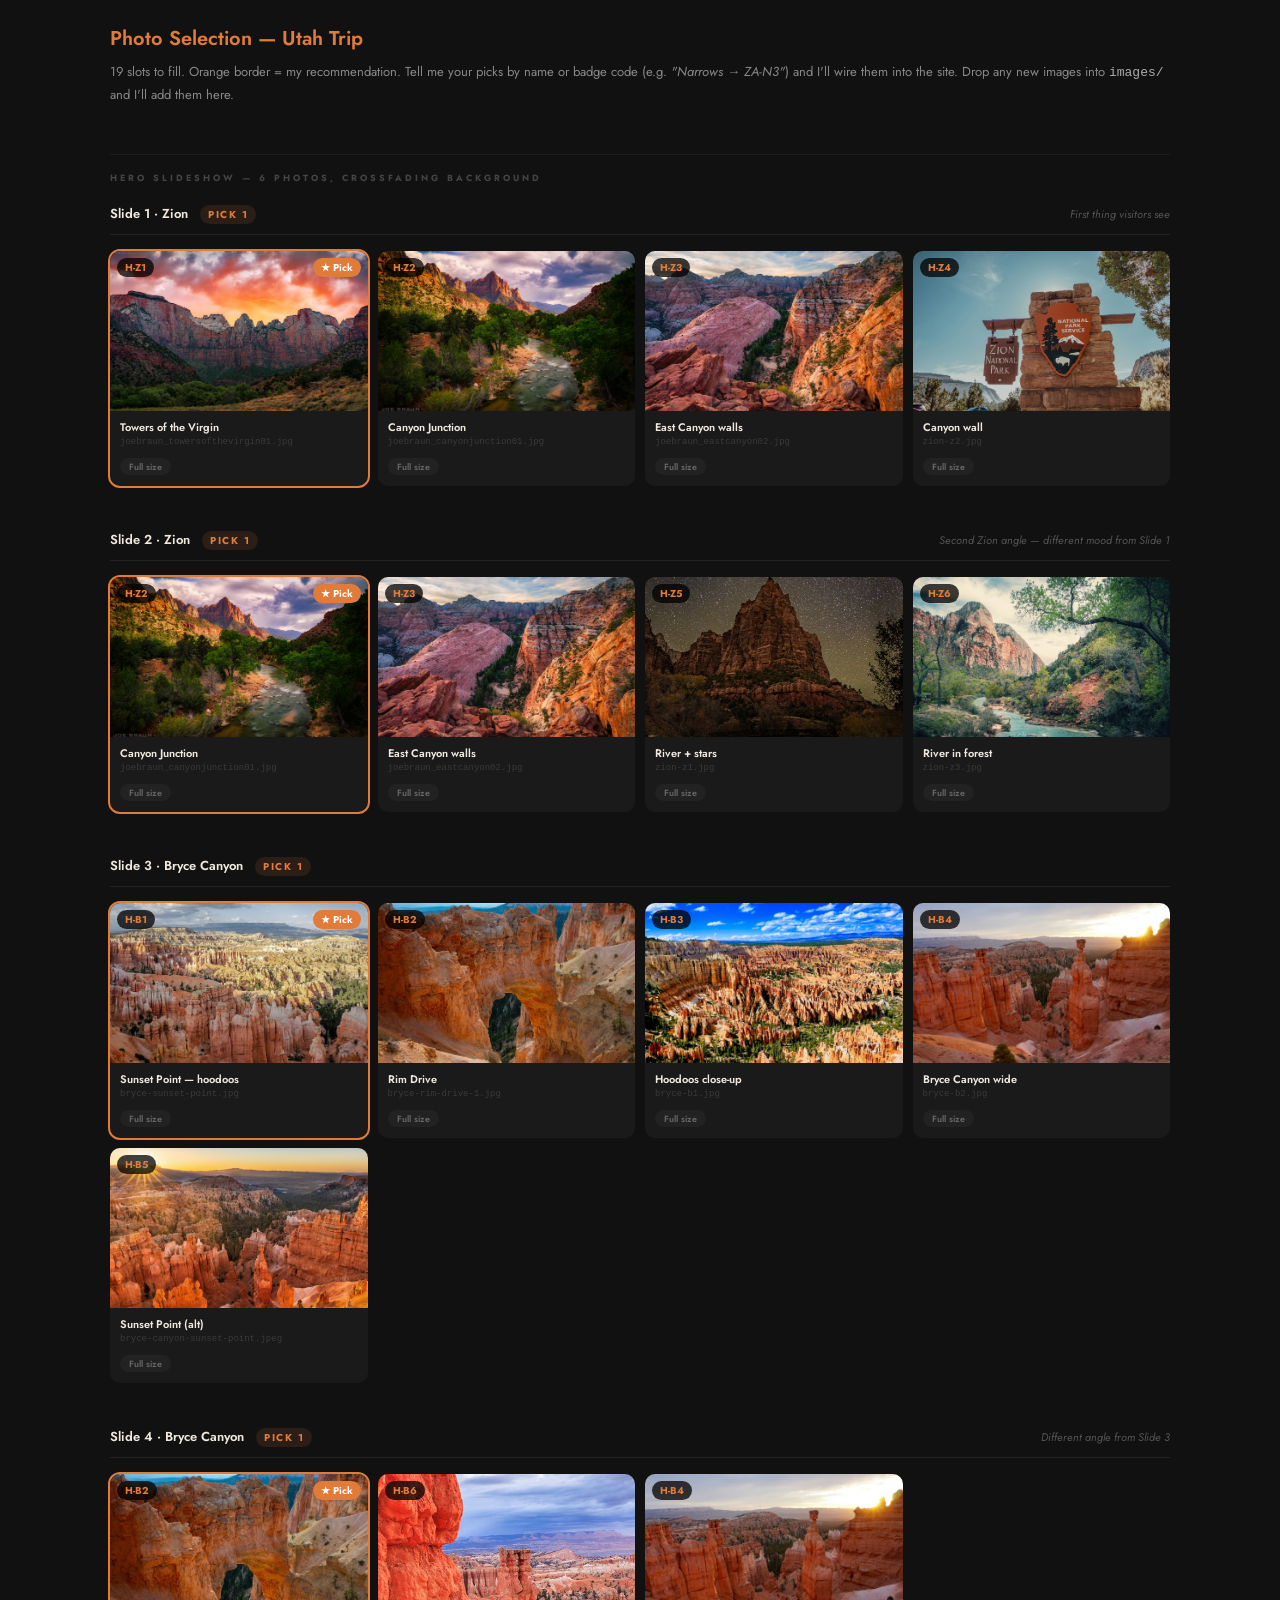
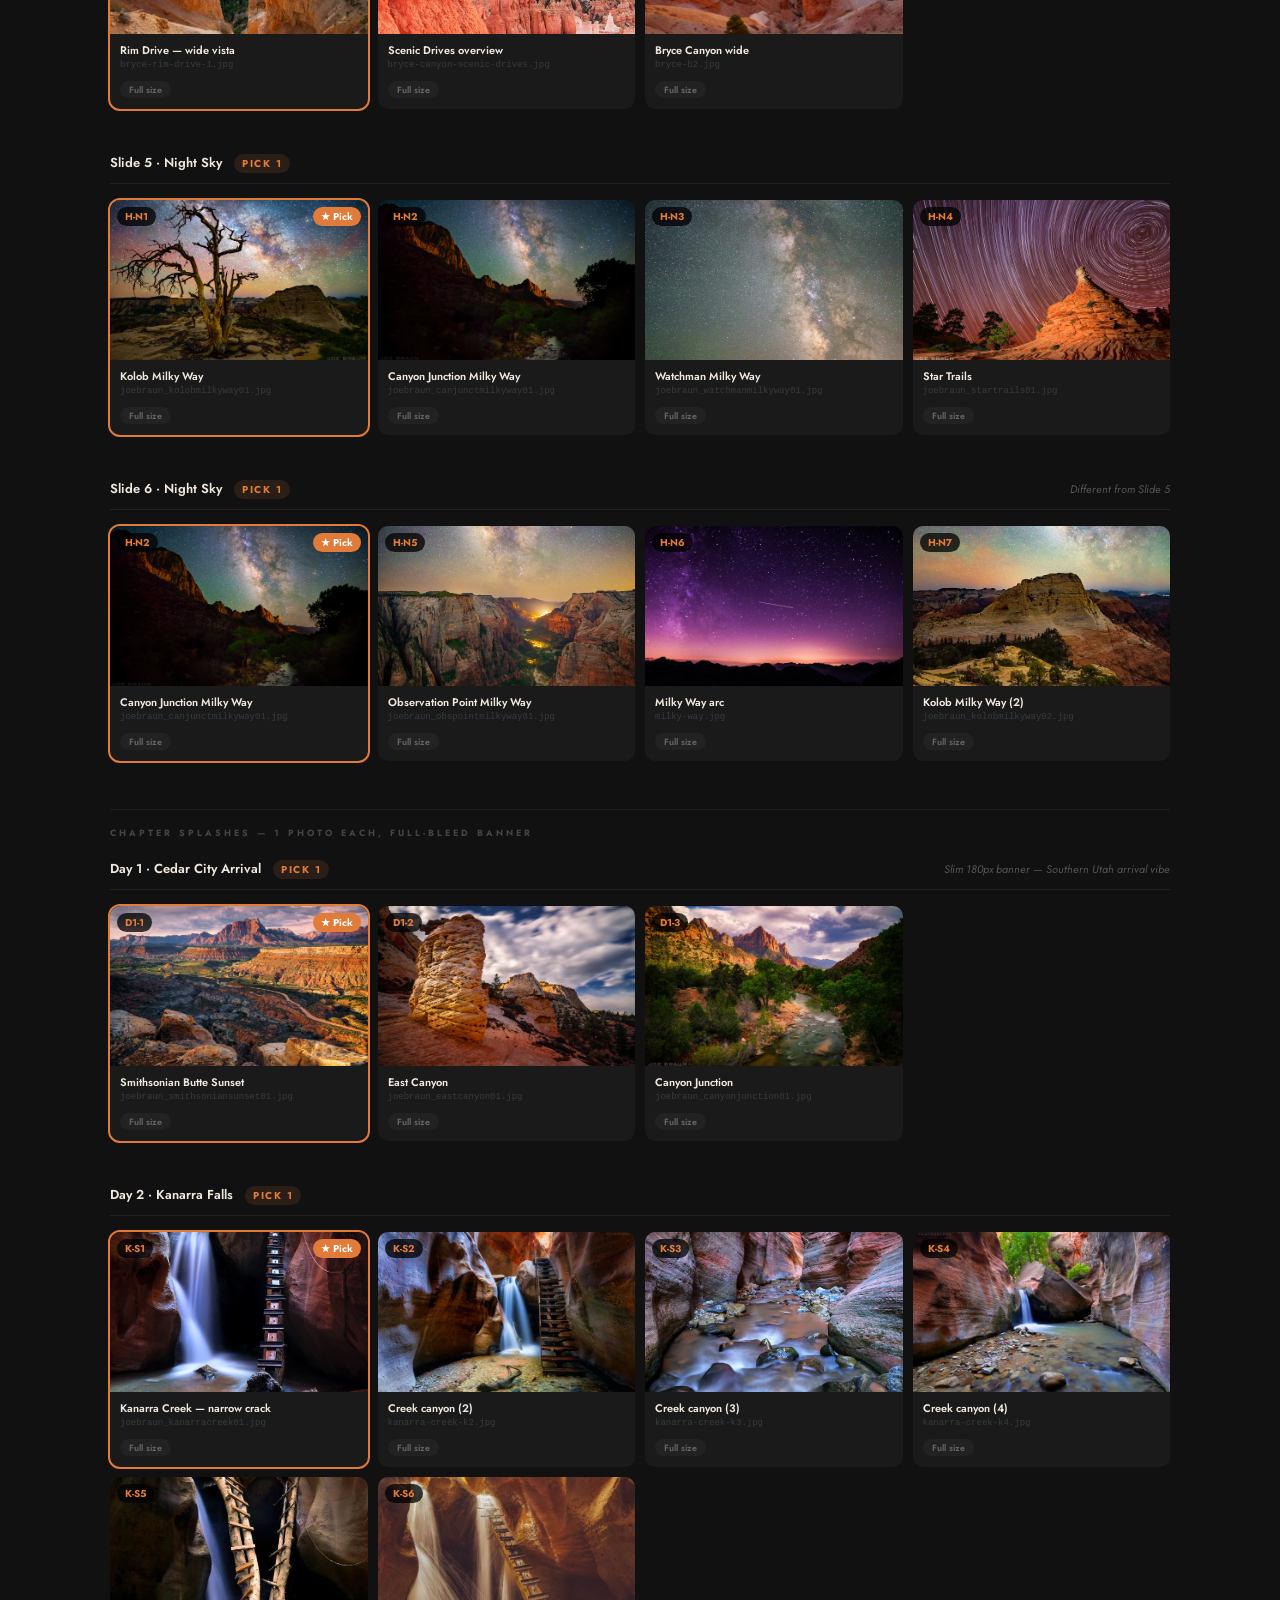
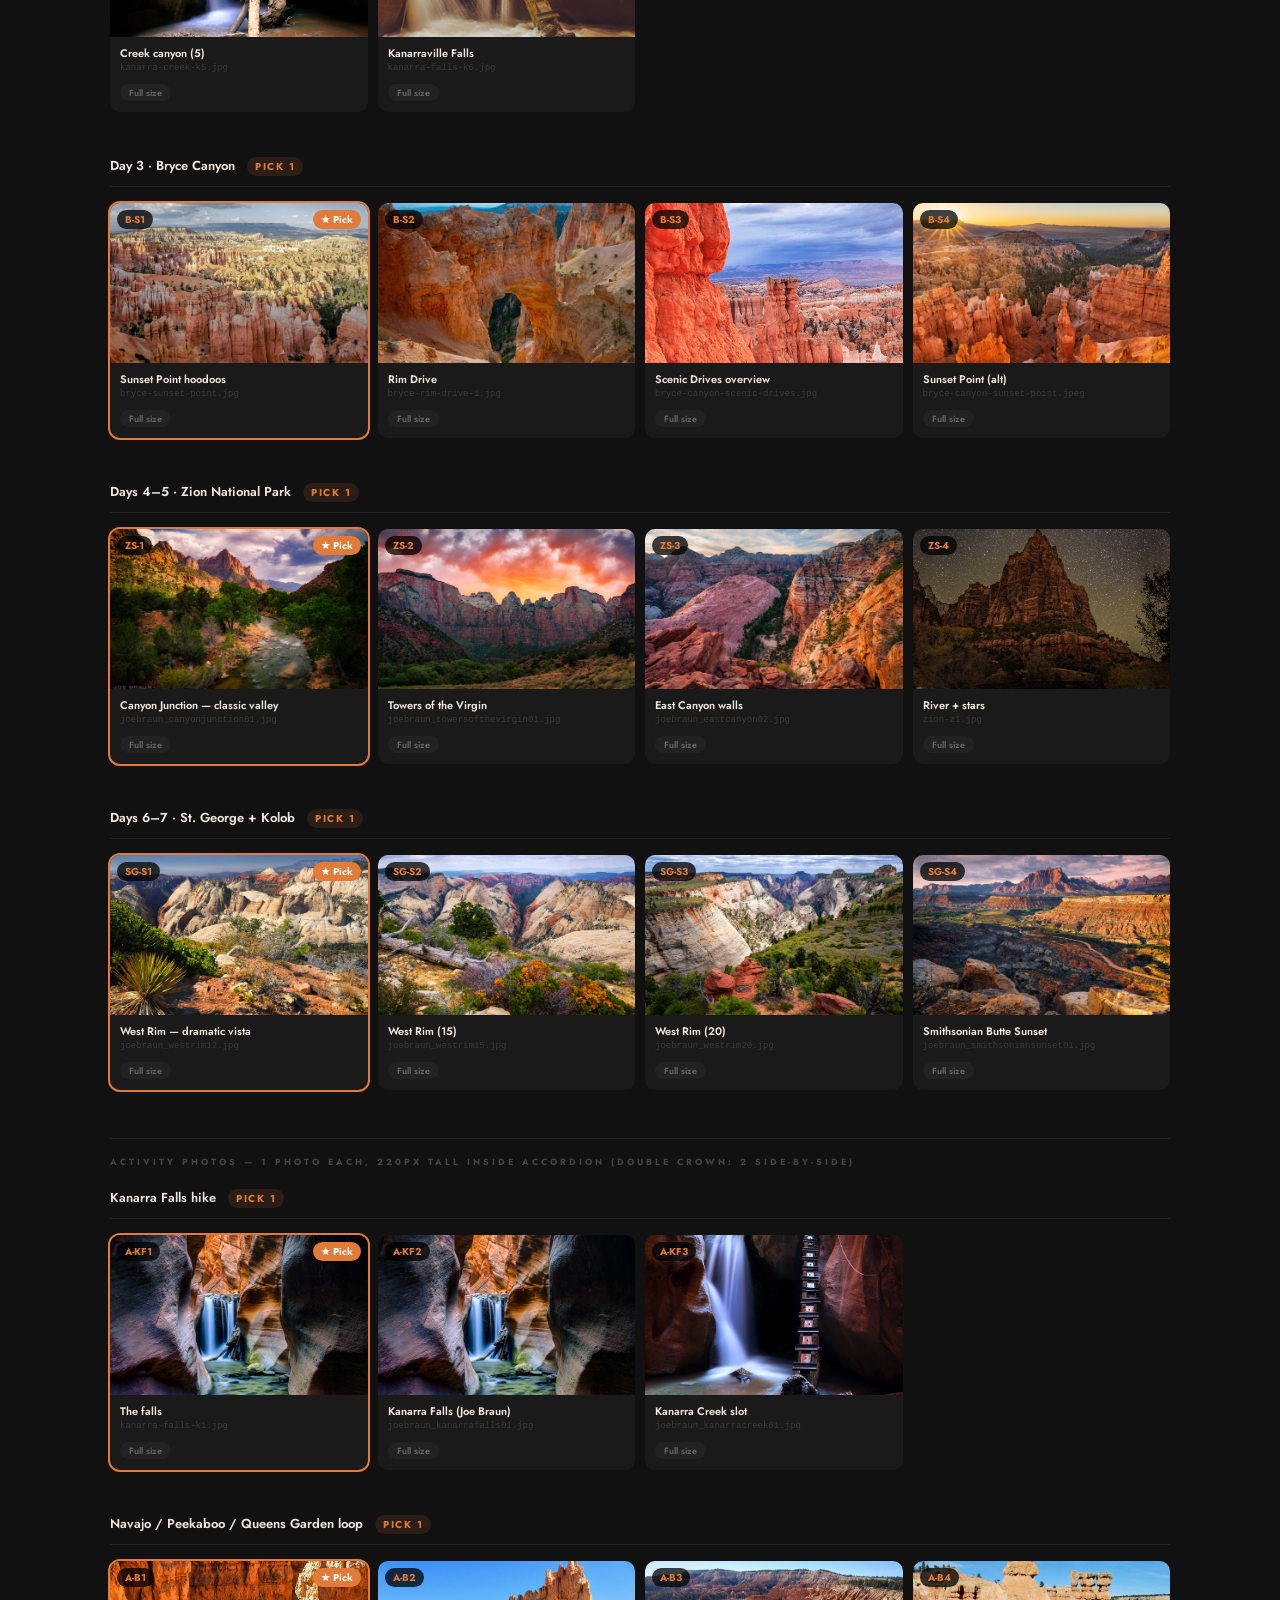
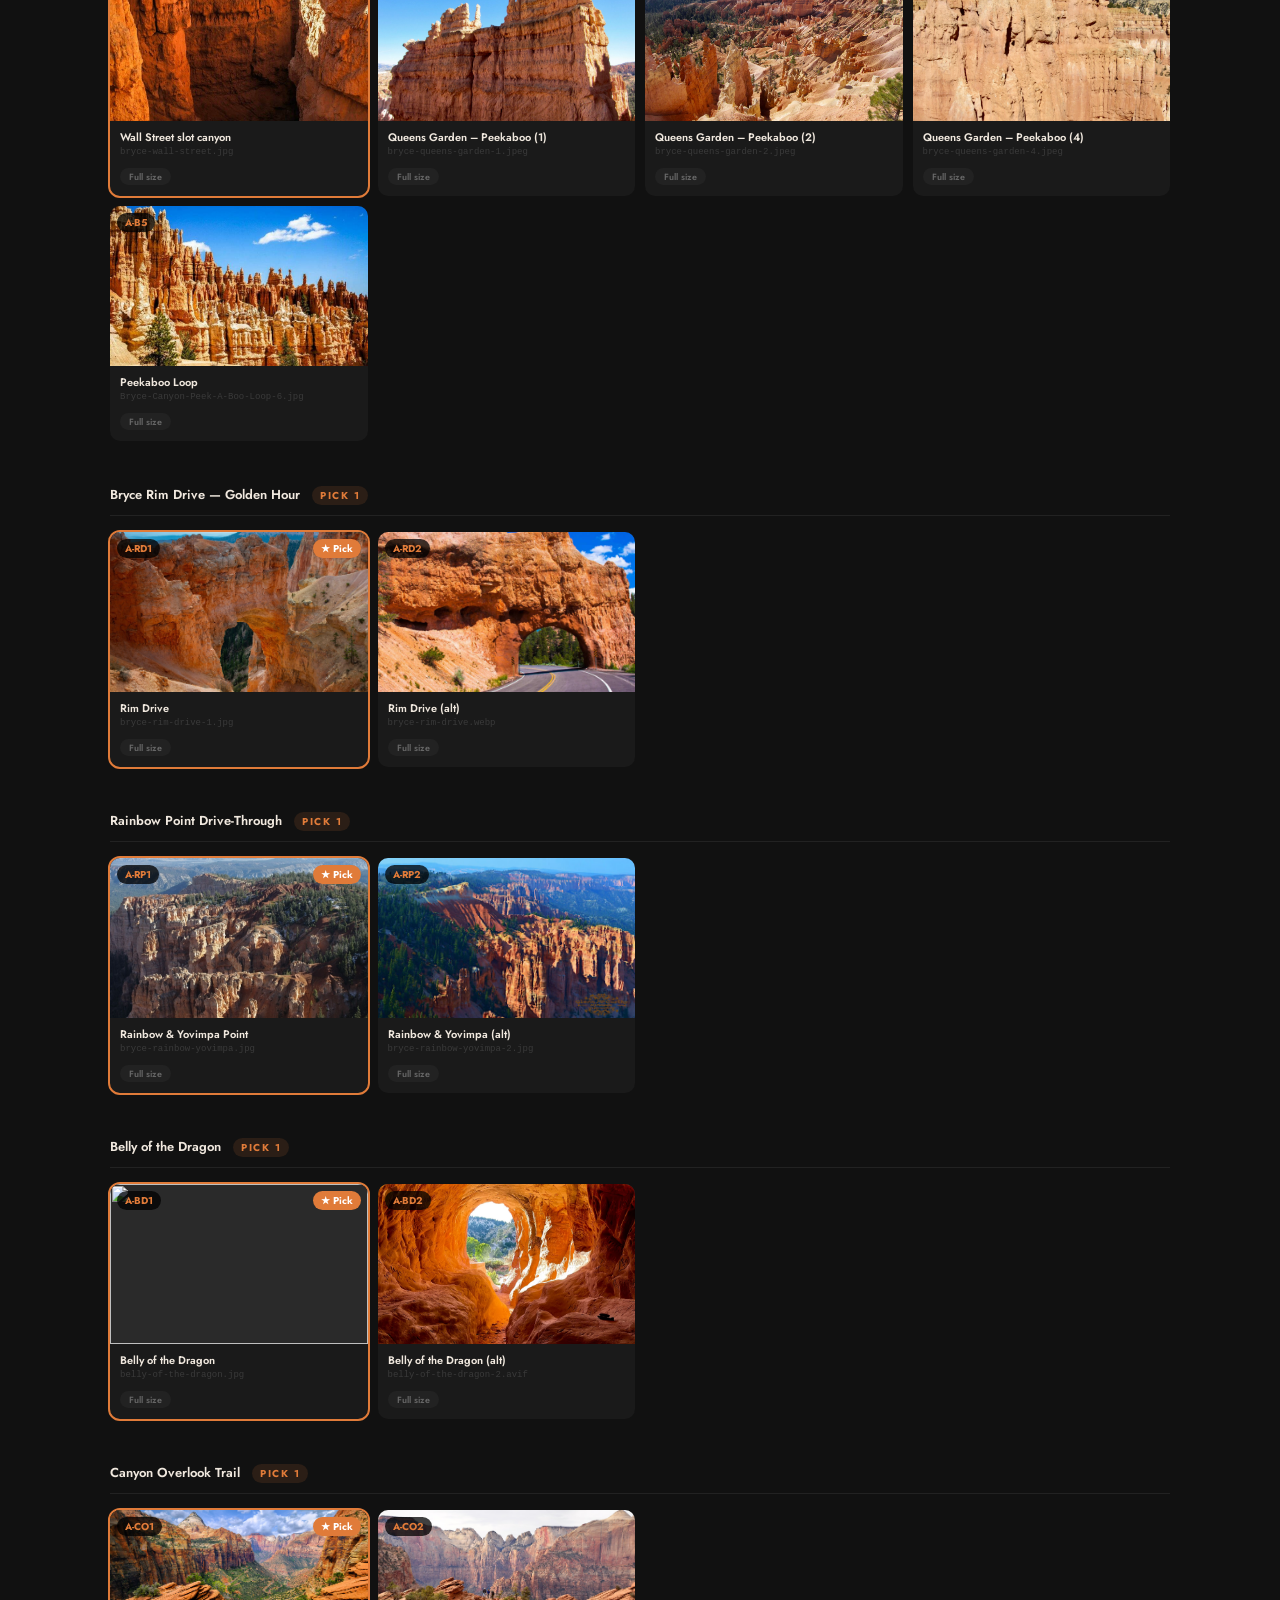
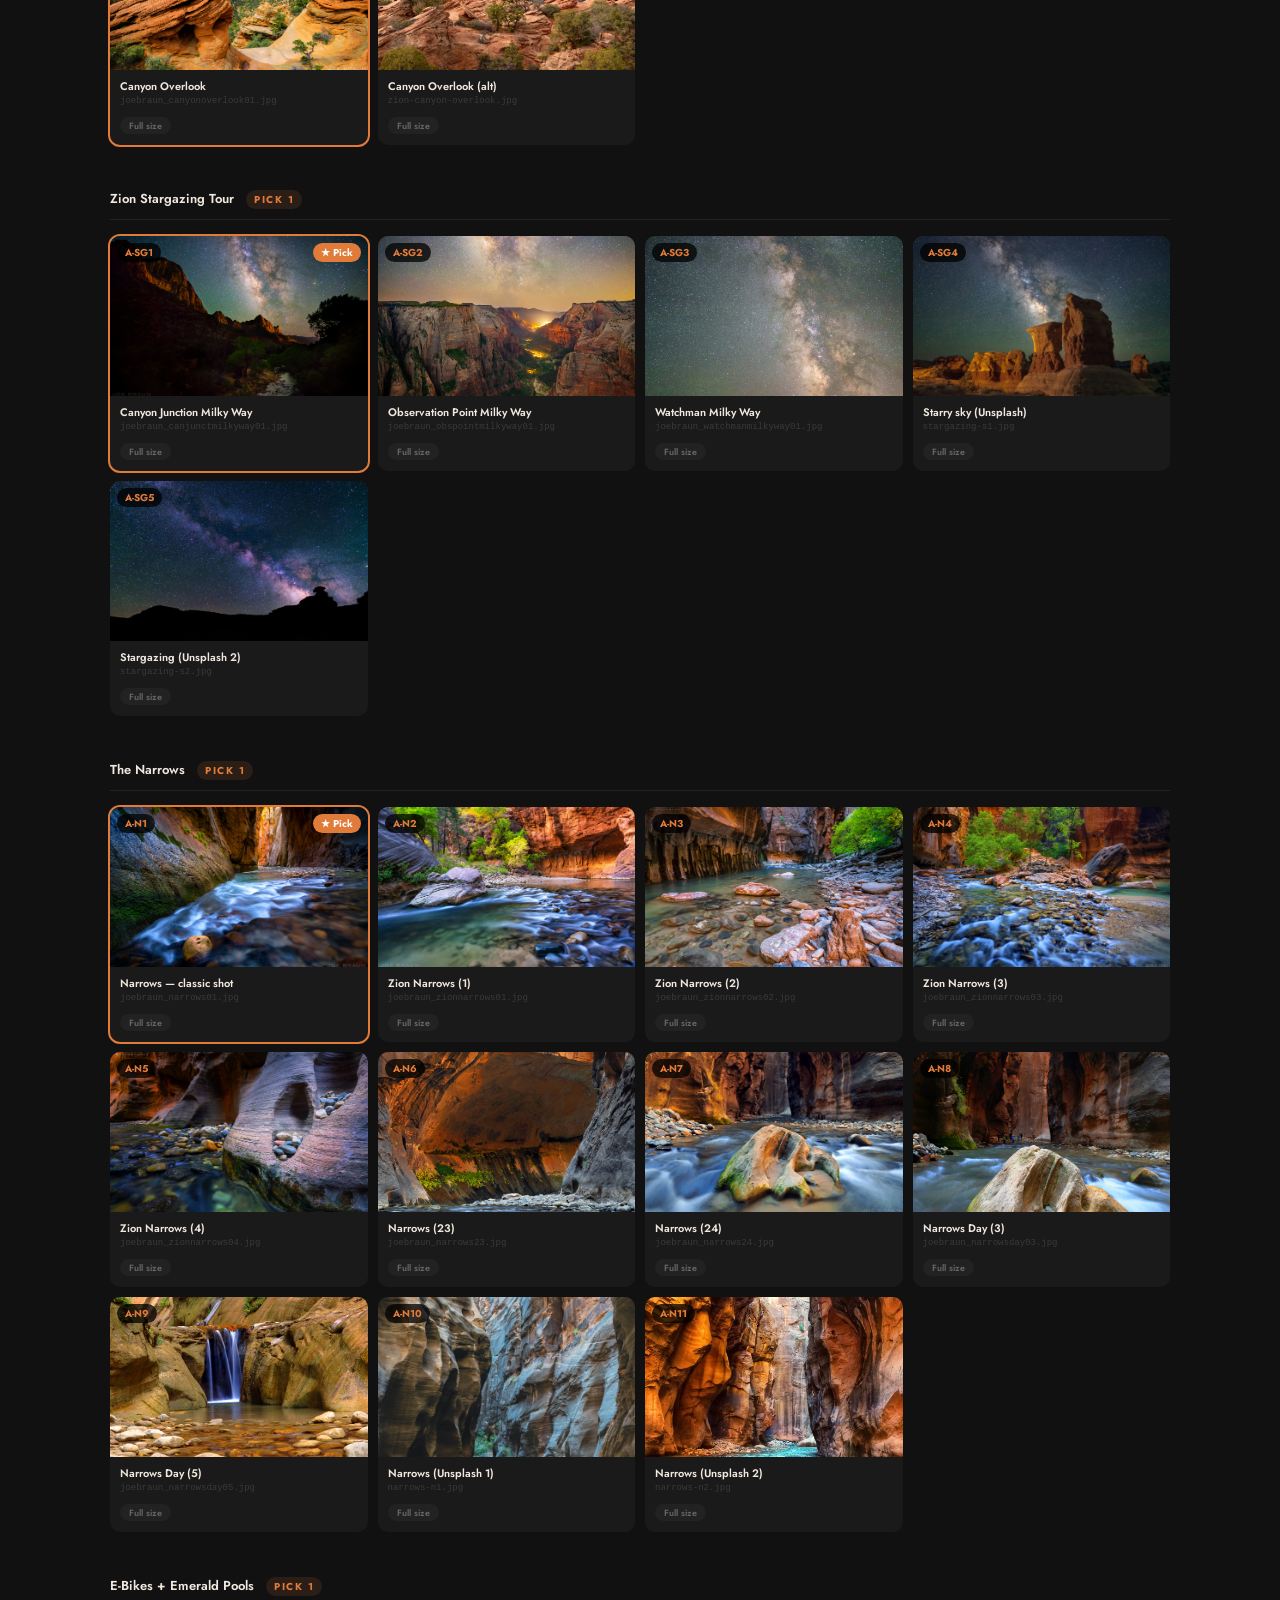
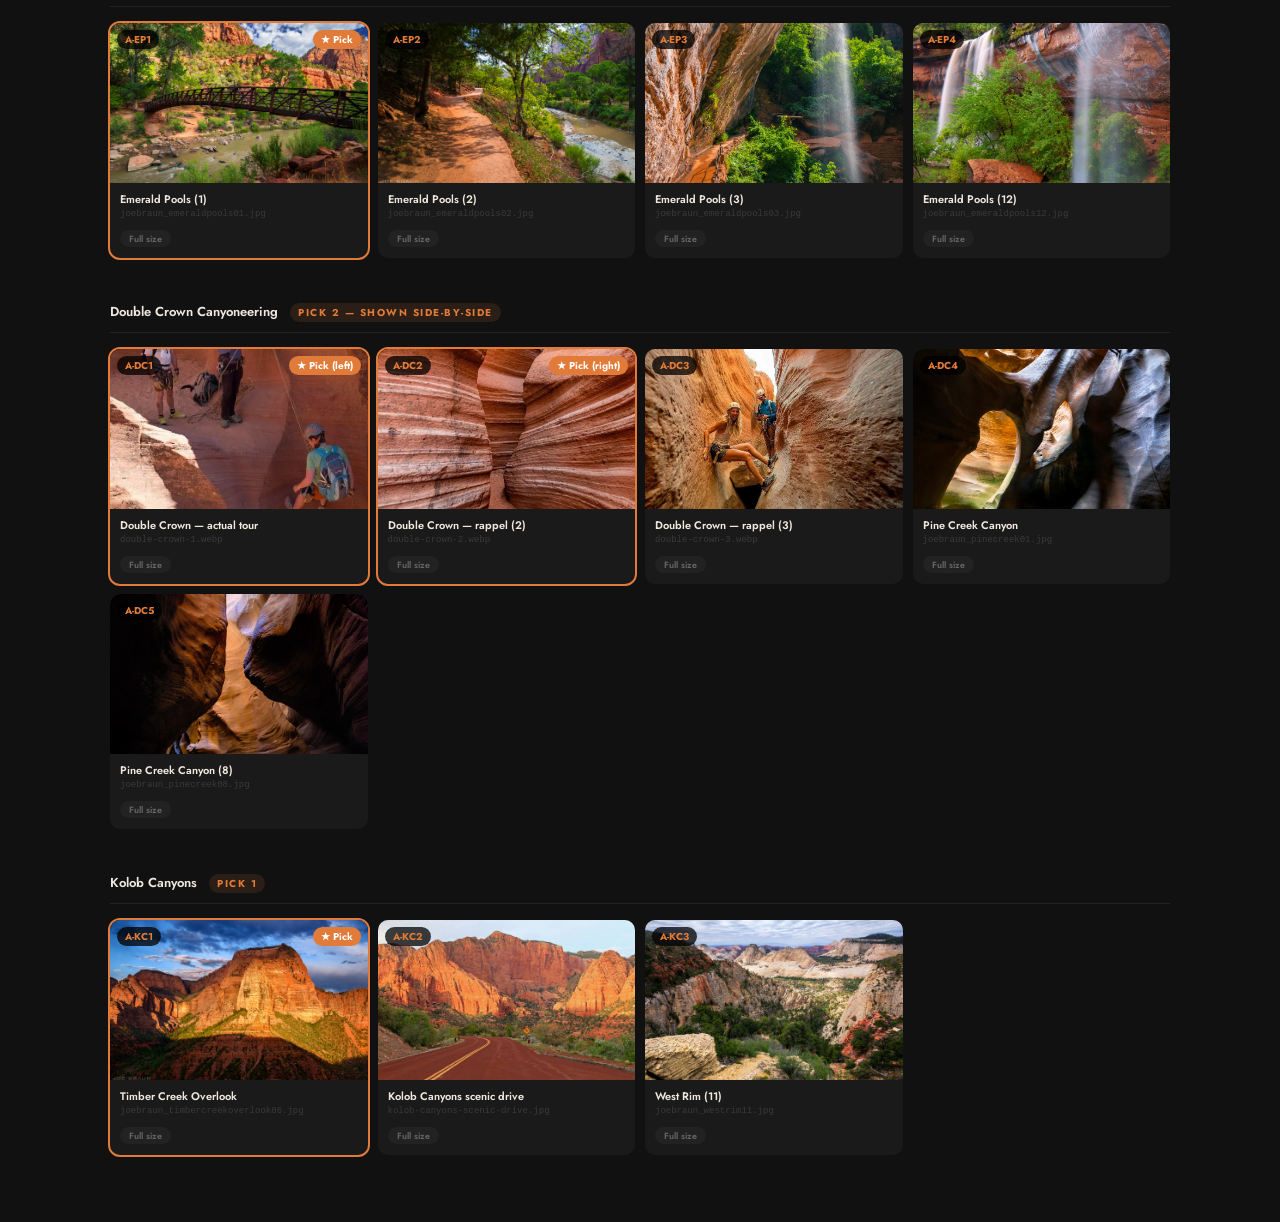
==== commit bbacd26c: "cleanup: move 29 unused images, rename all to clean kebab-case Unused files moved to images/unused/." ====
--- a/photos.html
+++ b/photos.html
@@ -107,12 +107,12 @@
   </div>
   <div class="grid">
     <div class="card pick">
-      <div class="photo"><img src="images/Bryce-Canyon-Sunset-Point-3.jpg" alt=""><div class="badge">H-B1</div><div class="rec-badge">★ Pick</div></div>
-      <div class="card-body"><div class="card-label">Sunset Point — hoodoos</div><div class="card-filename">Bryce-Canyon-Sunset-Point-3.jpg</div><a class="link-btn" href="images/Bryce-Canyon-Sunset-Point-3.jpg" target="_blank">Full size</a></div>
-    </div>
-    <div class="card">
-      <div class="photo"><img src="images/Bryce Rim Drive1.jpg" alt=""><div class="badge">H-B2</div></div>
-      <div class="card-body"><div class="card-label">Rim Drive</div><div class="card-filename">Bryce Rim Drive1.jpg</div><a class="link-btn" href="images/Bryce Rim Drive1.jpg" target="_blank">Full size</a></div>
+      <div class="photo"><img src="images/bryce-sunset-point.jpg" alt=""><div class="badge">H-B1</div><div class="rec-badge">★ Pick</div></div>
+      <div class="card-body"><div class="card-label">Sunset Point — hoodoos</div><div class="card-filename">bryce-sunset-point.jpg</div><a class="link-btn" href="images/bryce-sunset-point.jpg" target="_blank">Full size</a></div>
+    </div>
+    <div class="card">
+      <div class="photo"><img src="images/bryce-rim-drive-1.jpg" alt=""><div class="badge">H-B2</div></div>
+      <div class="card-body"><div class="card-label">Rim Drive</div><div class="card-filename">bryce-rim-drive-1.jpg</div><a class="link-btn" href="images/bryce-rim-drive-1.jpg" target="_blank">Full size</a></div>
     </div>
     <div class="card">
       <div class="photo"><img src="images/bryce-b1.jpg" alt=""><div class="badge">H-B3</div></div>
@@ -123,8 +123,8 @@
       <div class="card-body"><div class="card-label">Bryce Canyon wide</div><div class="card-filename">bryce-b2.jpg</div><a class="link-btn" href="images/bryce-b2.jpg" target="_blank">Full size</a></div>
     </div>
     <div class="card">
-      <div class="photo"><img src="images/bryce canyon sunset point.jpeg" alt=""><div class="badge">H-B5</div></div>
-      <div class="card-body"><div class="card-label">Sunset Point (alt)</div><div class="card-filename">bryce canyon sunset point.jpeg</div><a class="link-btn" href="images/bryce canyon sunset point.jpeg" target="_blank">Full size</a></div>
+      <div class="photo"><img src="images/bryce-canyon-sunset-point.jpeg" alt=""><div class="badge">H-B5</div></div>
+      <div class="card-body"><div class="card-label">Sunset Point (alt)</div><div class="card-filename">bryce-canyon-sunset-point.jpeg</div><a class="link-btn" href="images/bryce-canyon-sunset-point.jpeg" target="_blank">Full size</a></div>
     </div>
   </div>
 </div>
@@ -136,12 +136,12 @@
   </div>
   <div class="grid">
     <div class="card pick">
-      <div class="photo"><img src="images/Bryce Rim Drive1.jpg" alt=""><div class="badge">H-B2</div><div class="rec-badge">★ Pick</div></div>
-      <div class="card-body"><div class="card-label">Rim Drive — wide vista</div><div class="card-filename">Bryce Rim Drive1.jpg</div><a class="link-btn" href="images/Bryce Rim Drive1.jpg" target="_blank">Full size</a></div>
-    </div>
-    <div class="card">
-      <div class="photo"><img src="images/Bryce Canyon Scenic Drives.jpg" alt=""><div class="badge">H-B6</div></div>
-      <div class="card-body"><div class="card-label">Scenic Drives overview</div><div class="card-filename">Bryce Canyon Scenic Drives.jpg</div><a class="link-btn" href="images/Bryce Canyon Scenic Drives.jpg" target="_blank">Full size</a></div>
+      <div class="photo"><img src="images/bryce-rim-drive-1.jpg" alt=""><div class="badge">H-B2</div><div class="rec-badge">★ Pick</div></div>
+      <div class="card-body"><div class="card-label">Rim Drive — wide vista</div><div class="card-filename">bryce-rim-drive-1.jpg</div><a class="link-btn" href="images/bryce-rim-drive-1.jpg" target="_blank">Full size</a></div>
+    </div>
+    <div class="card">
+      <div class="photo"><img src="images/bryce-canyon-scenic-drives.jpg" alt=""><div class="badge">H-B6</div></div>
+      <div class="card-body"><div class="card-label">Scenic Drives overview</div><div class="card-filename">bryce-canyon-scenic-drives.jpg</div><a class="link-btn" href="images/bryce-canyon-scenic-drives.jpg" target="_blank">Full size</a></div>
     </div>
     <div class="card">
       <div class="photo"><img src="images/bryce-b2.jpg" alt=""><div class="badge">H-B4</div></div>
@@ -264,20 +264,20 @@
   </div>
   <div class="grid">
     <div class="card pick">
-      <div class="photo"><img src="images/Bryce-Canyon-Sunset-Point-3.jpg" alt=""><div class="badge">B-S1</div><div class="rec-badge">★ Pick</div></div>
-      <div class="card-body"><div class="card-label">Sunset Point hoodoos</div><div class="card-filename">Bryce-Canyon-Sunset-Point-3.jpg</div><a class="link-btn" href="images/Bryce-Canyon-Sunset-Point-3.jpg" target="_blank">Full size</a></div>
-    </div>
-    <div class="card">
-      <div class="photo"><img src="images/Bryce Rim Drive1.jpg" alt=""><div class="badge">B-S2</div></div>
-      <div class="card-body"><div class="card-label">Rim Drive</div><div class="card-filename">Bryce Rim Drive1.jpg</div><a class="link-btn" href="images/Bryce Rim Drive1.jpg" target="_blank">Full size</a></div>
-    </div>
-    <div class="card">
-      <div class="photo"><img src="images/Bryce Canyon Scenic Drives.jpg" alt=""><div class="badge">B-S3</div></div>
-      <div class="card-body"><div class="card-label">Scenic Drives overview</div><div class="card-filename">Bryce Canyon Scenic Drives.jpg</div><a class="link-btn" href="images/Bryce Canyon Scenic Drives.jpg" target="_blank">Full size</a></div>
-    </div>
-    <div class="card">
-      <div class="photo"><img src="images/bryce canyon sunset point.jpeg" alt=""><div class="badge">B-S4</div></div>
-      <div class="card-body"><div class="card-label">Sunset Point (alt)</div><div class="card-filename">bryce canyon sunset point.jpeg</div><a class="link-btn" href="images/bryce canyon sunset point.jpeg" target="_blank">Full size</a></div>
+      <div class="photo"><img src="images/bryce-sunset-point.jpg" alt=""><div class="badge">B-S1</div><div class="rec-badge">★ Pick</div></div>
+      <div class="card-body"><div class="card-label">Sunset Point hoodoos</div><div class="card-filename">bryce-sunset-point.jpg</div><a class="link-btn" href="images/bryce-sunset-point.jpg" target="_blank">Full size</a></div>
+    </div>
+    <div class="card">
+      <div class="photo"><img src="images/bryce-rim-drive-1.jpg" alt=""><div class="badge">B-S2</div></div>
+      <div class="card-body"><div class="card-label">Rim Drive</div><div class="card-filename">bryce-rim-drive-1.jpg</div><a class="link-btn" href="images/bryce-rim-drive-1.jpg" target="_blank">Full size</a></div>
+    </div>
+    <div class="card">
+      <div class="photo"><img src="images/bryce-canyon-scenic-drives.jpg" alt=""><div class="badge">B-S3</div></div>
+      <div class="card-body"><div class="card-label">Scenic Drives overview</div><div class="card-filename">bryce-canyon-scenic-drives.jpg</div><a class="link-btn" href="images/bryce-canyon-scenic-drives.jpg" target="_blank">Full size</a></div>
+    </div>
+    <div class="card">
+      <div class="photo"><img src="images/bryce-canyon-sunset-point.jpeg" alt=""><div class="badge">B-S4</div></div>
+      <div class="card-body"><div class="card-label">Sunset Point (alt)</div><div class="card-filename">bryce-canyon-sunset-point.jpeg</div><a class="link-btn" href="images/bryce-canyon-sunset-point.jpeg" target="_blank">Full size</a></div>
     </div>
   </div>
 </div>
@@ -362,24 +362,24 @@
   </div>
   <div class="grid">
     <div class="card pick">
-      <div class="photo"><img src="images/Bryce-Canyon-Wall-Street-3.jpg" alt=""><div class="badge">A-B1</div><div class="rec-badge">★ Pick</div></div>
-      <div class="card-body"><div class="card-label">Wall Street slot canyon</div><div class="card-filename">Bryce-Canyon-Wall-Street-3.jpg</div><a class="link-btn" href="images/Bryce-Canyon-Wall-Street-3.jpg" target="_blank">Full size</a></div>
-    </div>
-    <div class="card">
-      <div class="photo"><img src="images/Queens Garden – Peekaboo – Navajo1.jpeg" alt=""><div class="badge">A-B2</div></div>
-      <div class="card-body"><div class="card-label">Queens Garden – Peekaboo (1)</div><div class="card-filename">Queens Garden – Peekaboo – Navajo1.jpeg</div><a class="link-btn" href="images/Queens Garden – Peekaboo – Navajo1.jpeg" target="_blank">Full size</a></div>
-    </div>
-    <div class="card">
-      <div class="photo"><img src="images/Queens Garden – Peekaboo – Navajo2.jpeg" alt=""><div class="badge">A-B3</div></div>
-      <div class="card-body"><div class="card-label">Queens Garden – Peekaboo (2)</div><div class="card-filename">Queens Garden – Peekaboo – Navajo2.jpeg</div><a class="link-btn" href="images/Queens Garden – Peekaboo – Navajo2.jpeg" target="_blank">Full size</a></div>
-    </div>
-    <div class="card">
-      <div class="photo"><img src="images/Queens Garden – Peekaboo – Navajo4.jpeg" alt=""><div class="badge">A-B4</div></div>
-      <div class="card-body"><div class="card-label">Queens Garden – Peekaboo (4)</div><div class="card-filename">Queens Garden – Peekaboo – Navajo4.jpeg</div><a class="link-btn" href="images/Queens Garden – Peekaboo – Navajo4.jpeg" target="_blank">Full size</a></div>
-    </div>
-    <div class="card">
-      <div class="photo"><img src="images/Bryce-Canyon-Peek-A-Boo-Loop-6-e1508255537815-800x543.jpg" alt=""><div class="badge">A-B5</div></div>
-      <div class="card-body"><div class="card-label">Peekaboo Loop</div><div class="card-filename">Bryce-Canyon-Peek-A-Boo-Loop-6.jpg</div><a class="link-btn" href="images/Bryce-Canyon-Peek-A-Boo-Loop-6-e1508255537815-800x543.jpg" target="_blank">Full size</a></div>
+      <div class="photo"><img src="images/bryce-wall-street.jpg" alt=""><div class="badge">A-B1</div><div class="rec-badge">★ Pick</div></div>
+      <div class="card-body"><div class="card-label">Wall Street slot canyon</div><div class="card-filename">bryce-wall-street.jpg</div><a class="link-btn" href="images/bryce-wall-street.jpg" target="_blank">Full size</a></div>
+    </div>
+    <div class="card">
+      <div class="photo"><img src="images/bryce-queens-garden-1.jpeg" alt=""><div class="badge">A-B2</div></div>
+      <div class="card-body"><div class="card-label">Queens Garden – Peekaboo (1)</div><div class="card-filename">bryce-queens-garden-1.jpeg</div><a class="link-btn" href="images/bryce-queens-garden-1.jpeg" target="_blank">Full size</a></div>
+    </div>
+    <div class="card">
+      <div class="photo"><img src="images/bryce-queens-garden-2.jpeg" alt=""><div class="badge">A-B3</div></div>
+      <div class="card-body"><div class="card-label">Queens Garden – Peekaboo (2)</div><div class="card-filename">bryce-queens-garden-2.jpeg</div><a class="link-btn" href="images/bryce-queens-garden-2.jpeg" target="_blank">Full size</a></div>
+    </div>
+    <div class="card">
+      <div class="photo"><img src="images/bryce-queens-garden-4.jpeg" alt=""><div class="badge">A-B4</div></div>
+      <div class="card-body"><div class="card-label">Queens Garden – Peekaboo (4)</div><div class="card-filename">bryce-queens-garden-4.jpeg</div><a class="link-btn" href="images/bryce-queens-garden-4.jpeg" target="_blank">Full size</a></div>
+    </div>
+    <div class="card">
+      <div class="photo"><img src="images/bryce-peekaboo-loop.jpg" alt=""><div class="badge">A-B5</div></div>
+      <div class="card-body"><div class="card-label">Peekaboo Loop</div><div class="card-filename">Bryce-Canyon-Peek-A-Boo-Loop-6.jpg</div><a class="link-btn" href="images/bryce-peekaboo-loop.jpg" target="_blank">Full size</a></div>
     </div>
   </div>
 </div>
@@ -390,12 +390,12 @@
   </div>
   <div class="grid">
     <div class="card pick">
-      <div class="photo"><img src="images/Bryce Rim Drive1.jpg" alt=""><div class="badge">A-RD1</div><div class="rec-badge">★ Pick</div></div>
-      <div class="card-body"><div class="card-label">Rim Drive</div><div class="card-filename">Bryce Rim Drive1.jpg</div><a class="link-btn" href="images/Bryce Rim Drive1.jpg" target="_blank">Full size</a></div>
-    </div>
-    <div class="card">
-      <div class="photo"><img src="images/Bryce Rim Drive.webp" alt=""><div class="badge">A-RD2</div></div>
-      <div class="card-body"><div class="card-label">Rim Drive (alt)</div><div class="card-filename">Bryce Rim Drive.webp</div><a class="link-btn" href="images/Bryce Rim Drive.webp" target="_blank">Full size</a></div>
+      <div class="photo"><img src="images/bryce-rim-drive-1.jpg" alt=""><div class="badge">A-RD1</div><div class="rec-badge">★ Pick</div></div>
+      <div class="card-body"><div class="card-label">Rim Drive</div><div class="card-filename">bryce-rim-drive-1.jpg</div><a class="link-btn" href="images/bryce-rim-drive-1.jpg" target="_blank">Full size</a></div>
+    </div>
+    <div class="card">
+      <div class="photo"><img src="images/bryce-rim-drive.webp" alt=""><div class="badge">A-RD2</div></div>
+      <div class="card-body"><div class="card-label">Rim Drive (alt)</div><div class="card-filename">bryce-rim-drive.webp</div><a class="link-btn" href="images/bryce-rim-drive.webp" target="_blank">Full size</a></div>
     </div>
   </div>
 </div>
@@ -406,12 +406,12 @@
   </div>
   <div class="grid">
     <div class="card pick">
-      <div class="photo"><img src="images/Rainbow & Yovimpa Point.jpg" alt=""><div class="badge">A-RP1</div><div class="rec-badge">★ Pick</div></div>
-      <div class="card-body"><div class="card-label">Rainbow & Yovimpa Point</div><div class="card-filename">Rainbow & Yovimpa Point.jpg</div><a class="link-btn" href="images/Rainbow & Yovimpa Point.jpg" target="_blank">Full size</a></div>
-    </div>
-    <div class="card">
-      <div class="photo"><img src="images/Rainbow & Yovimpa Point2.jpg" alt=""><div class="badge">A-RP2</div></div>
-      <div class="card-body"><div class="card-label">Rainbow & Yovimpa (alt)</div><div class="card-filename">Rainbow & Yovimpa Point2.jpg</div><a class="link-btn" href="images/Rainbow & Yovimpa Point2.jpg" target="_blank">Full size</a></div>
+      <div class="photo"><img src="images/bryce-rainbow-yovimpa.jpg" alt=""><div class="badge">A-RP1</div><div class="rec-badge">★ Pick</div></div>
+      <div class="card-body"><div class="card-label">Rainbow & Yovimpa Point</div><div class="card-filename">bryce-rainbow-yovimpa.jpg</div><a class="link-btn" href="images/bryce-rainbow-yovimpa.jpg" target="_blank">Full size</a></div>
+    </div>
+    <div class="card">
+      <div class="photo"><img src="images/bryce-rainbow-yovimpa-2.jpg" alt=""><div class="badge">A-RP2</div></div>
+      <div class="card-body"><div class="card-label">Rainbow & Yovimpa (alt)</div><div class="card-filename">bryce-rainbow-yovimpa-2.jpg</div><a class="link-btn" href="images/bryce-rainbow-yovimpa-2.jpg" target="_blank">Full size</a></div>
     </div>
   </div>
 </div>
@@ -422,12 +422,12 @@
   </div>
   <div class="grid">
     <div class="card pick">
-      <div class="photo"><img src="images/Belly-of-the-Dragon.jpg" alt=""><div class="badge">A-BD1</div><div class="rec-badge">★ Pick</div></div>
-      <div class="card-body"><div class="card-label">Belly of the Dragon</div><div class="card-filename">Belly-of-the-Dragon.jpg</div><a class="link-btn" href="images/Belly-of-the-Dragon.jpg" target="_blank">Full size</a></div>
-    </div>
-    <div class="card">
-      <div class="photo"><img src="images/Belly of the Dragon2.avif" alt=""><div class="badge">A-BD2</div></div>
-      <div class="card-body"><div class="card-label">Belly of the Dragon (alt)</div><div class="card-filename">Belly of the Dragon2.avif</div><a class="link-btn" href="images/Belly of the Dragon2.avif" target="_blank">Full size</a></div>
+      <div class="photo"><img src="images/belly-of-the-dragon.jpg" alt=""><div class="badge">A-BD1</div><div class="rec-badge">★ Pick</div></div>
+      <div class="card-body"><div class="card-label">Belly of the Dragon</div><div class="card-filename">belly-of-the-dragon.jpg</div><a class="link-btn" href="images/belly-of-the-dragon.jpg" target="_blank">Full size</a></div>
+    </div>
+    <div class="card">
+      <div class="photo"><img src="images/belly-of-the-dragon-2.avif" alt=""><div class="badge">A-BD2</div></div>
+      <div class="card-body"><div class="card-label">Belly of the Dragon (alt)</div><div class="card-filename">belly-of-the-dragon-2.avif</div><a class="link-btn" href="images/belly-of-the-dragon-2.avif" target="_blank">Full size</a></div>
     </div>
   </div>
 </div>
@@ -442,8 +442,8 @@
       <div class="card-body"><div class="card-label">Canyon Overlook</div><div class="card-filename">joebraun_canyonoverlook01.jpg</div><a class="link-btn" href="images/joebraun_canyonoverlook01.jpg" target="_blank">Full size</a></div>
     </div>
     <div class="card">
-      <div class="photo"><img src="images/zion canyon overlook.jpg" alt=""><div class="badge">A-CO2</div></div>
-      <div class="card-body"><div class="card-label">Canyon Overlook (alt)</div><div class="card-filename">zion canyon overlook.jpg</div><a class="link-btn" href="images/zion canyon overlook.jpg" target="_blank">Full size</a></div>
+      <div class="photo"><img src="images/zion-canyon-overlook.jpg" alt=""><div class="badge">A-CO2</div></div>
+      <div class="card-body"><div class="card-label">Canyon Overlook (alt)</div><div class="card-filename">zion-canyon-overlook.jpg</div><a class="link-btn" href="images/zion-canyon-overlook.jpg" target="_blank">Full size</a></div>
     </div>
   </div>
 </div>
@@ -558,16 +558,16 @@
   </div>
   <div class="grid">
     <div class="card pick">
-      <div class="photo"><img src="images/Double Crown Canyoneering1.webp" alt=""><div class="badge">A-DC1</div><div class="rec-badge">★ Pick (left)</div></div>
-      <div class="card-body"><div class="card-label">Double Crown — actual tour</div><div class="card-filename">Double Crown Canyoneering1.webp</div><a class="link-btn" href="images/Double Crown Canyoneering1.webp" target="_blank">Full size</a></div>
-    </div>
-    <div class="card pick">
-      <div class="photo"><img src="images/Double Crown Canyoneering2.webp" alt=""><div class="badge">A-DC2</div><div class="rec-badge">★ Pick (right)</div></div>
-      <div class="card-body"><div class="card-label">Double Crown — rappel (2)</div><div class="card-filename">Double Crown Canyoneering2.webp</div><a class="link-btn" href="images/Double Crown Canyoneering2.webp" target="_blank">Full size</a></div>
-    </div>
-    <div class="card">
-      <div class="photo"><img src="images/Double Crown Canyoneering3.webp" alt=""><div class="badge">A-DC3</div></div>
-      <div class="card-body"><div class="card-label">Double Crown — rappel (3)</div><div class="card-filename">Double Crown Canyoneering3.webp</div><a class="link-btn" href="images/Double Crown Canyoneering3.webp" target="_blank">Full size</a></div>
+      <div class="photo"><img src="images/double-crown-1.webp" alt=""><div class="badge">A-DC1</div><div class="rec-badge">★ Pick (left)</div></div>
+      <div class="card-body"><div class="card-label">Double Crown — actual tour</div><div class="card-filename">double-crown-1.webp</div><a class="link-btn" href="images/double-crown-1.webp" target="_blank">Full size</a></div>
+    </div>
+    <div class="card pick">
+      <div class="photo"><img src="images/double-crown-2.webp" alt=""><div class="badge">A-DC2</div><div class="rec-badge">★ Pick (right)</div></div>
+      <div class="card-body"><div class="card-label">Double Crown — rappel (2)</div><div class="card-filename">double-crown-2.webp</div><a class="link-btn" href="images/double-crown-2.webp" target="_blank">Full size</a></div>
+    </div>
+    <div class="card">
+      <div class="photo"><img src="images/double-crown-3.webp" alt=""><div class="badge">A-DC3</div></div>
+      <div class="card-body"><div class="card-label">Double Crown — rappel (3)</div><div class="card-filename">double-crown-3.webp</div><a class="link-btn" href="images/double-crown-3.webp" target="_blank">Full size</a></div>
     </div>
     <div class="card">
       <div class="photo"><img src="images/joebraun_pinecreek01.jpg" alt=""><div class="badge">A-DC4</div></div>
@@ -590,8 +590,8 @@
       <div class="card-body"><div class="card-label">Timber Creek Overlook</div><div class="card-filename">joebraun_timbercreekoverlook06.jpg</div><a class="link-btn" href="images/joebraun_timbercreekoverlook06.jpg" target="_blank">Full size</a></div>
     </div>
     <div class="card">
-      <div class="photo"><img src="images/Kolob Canyons scenic drive.jpg" alt=""><div class="badge">A-KC2</div></div>
-      <div class="card-body"><div class="card-label">Kolob Canyons scenic drive</div><div class="card-filename">Kolob Canyons scenic drive.jpg</div><a class="link-btn" href="images/Kolob Canyons scenic drive.jpg" target="_blank">Full size</a></div>
+      <div class="photo"><img src="images/kolob-canyons-scenic-drive.jpg" alt=""><div class="badge">A-KC2</div></div>
+      <div class="card-body"><div class="card-label">Kolob Canyons scenic drive</div><div class="card-filename">kolob-canyons-scenic-drive.jpg</div><a class="link-btn" href="images/kolob-canyons-scenic-drive.jpg" target="_blank">Full size</a></div>
     </div>
     <div class="card">
       <div class="photo"><img src="images/joebraun_westrim11.jpg" alt=""><div class="badge">A-KC3</div></div>
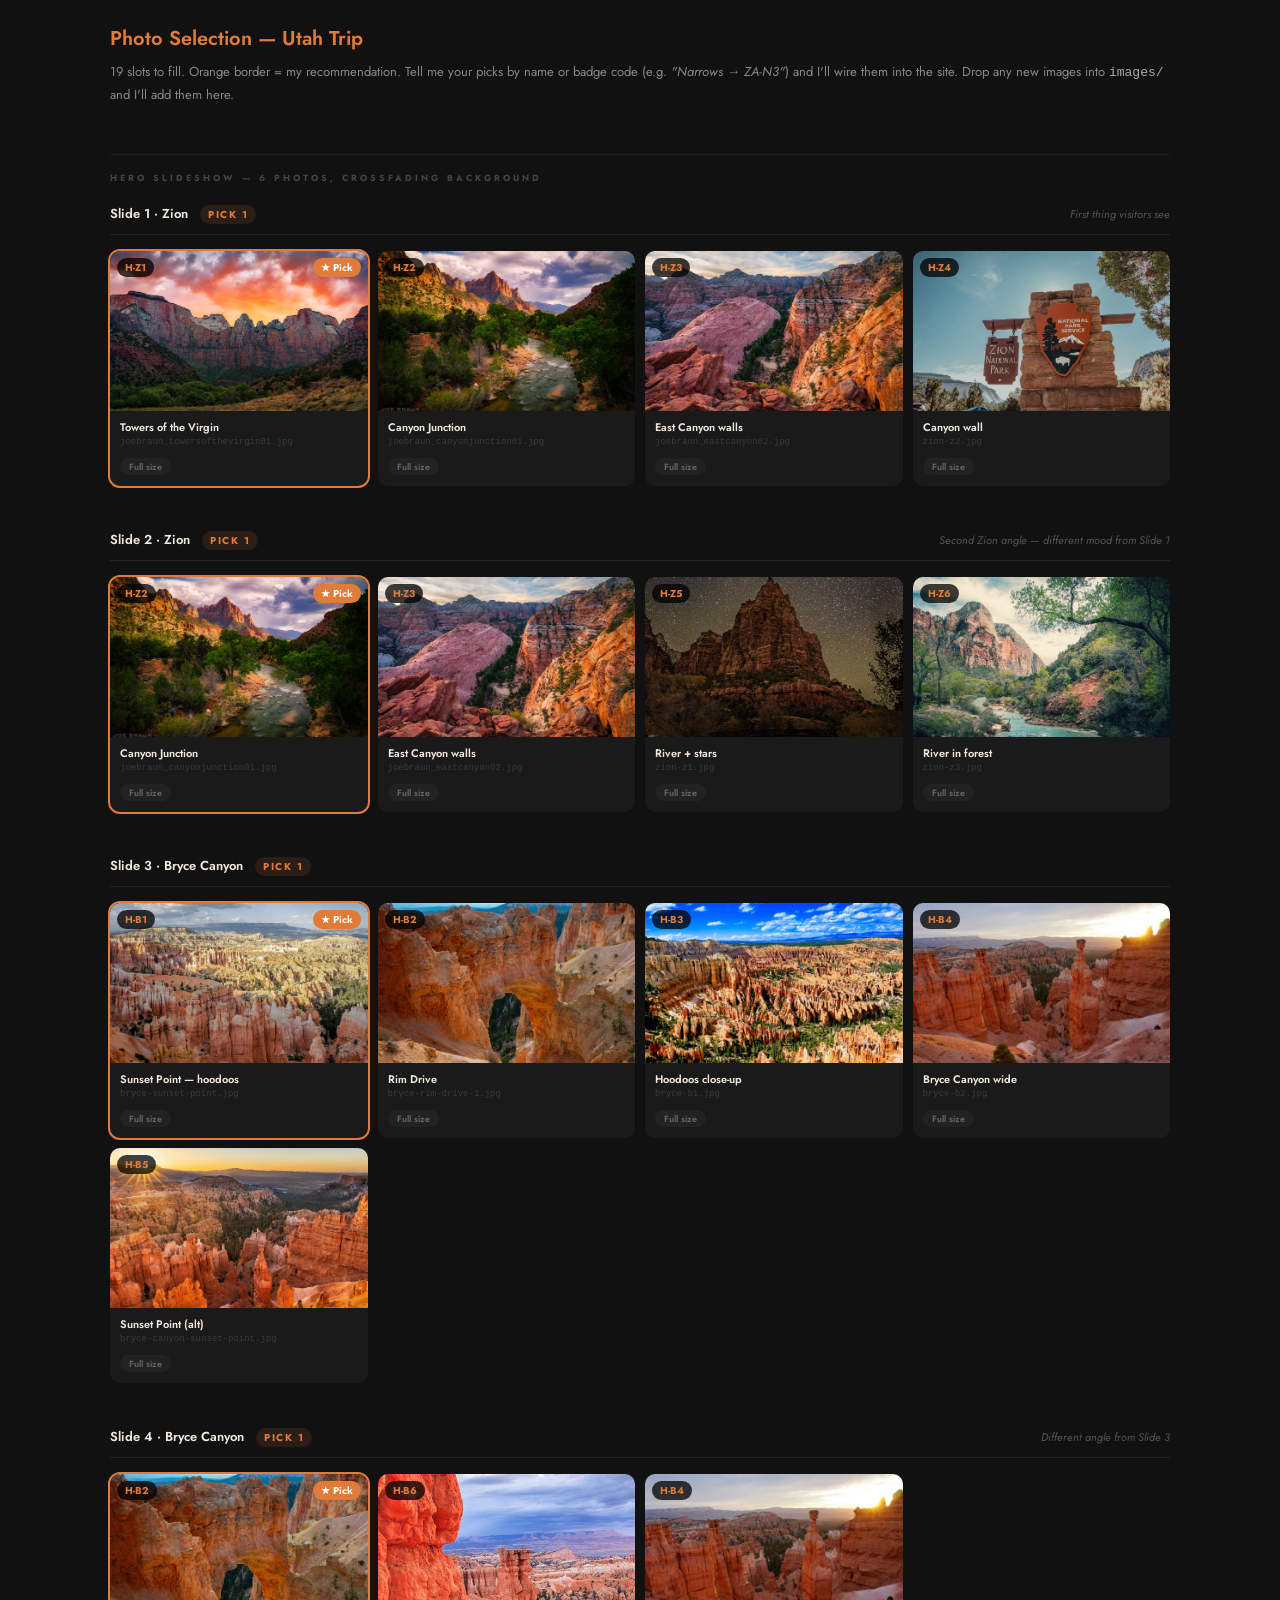
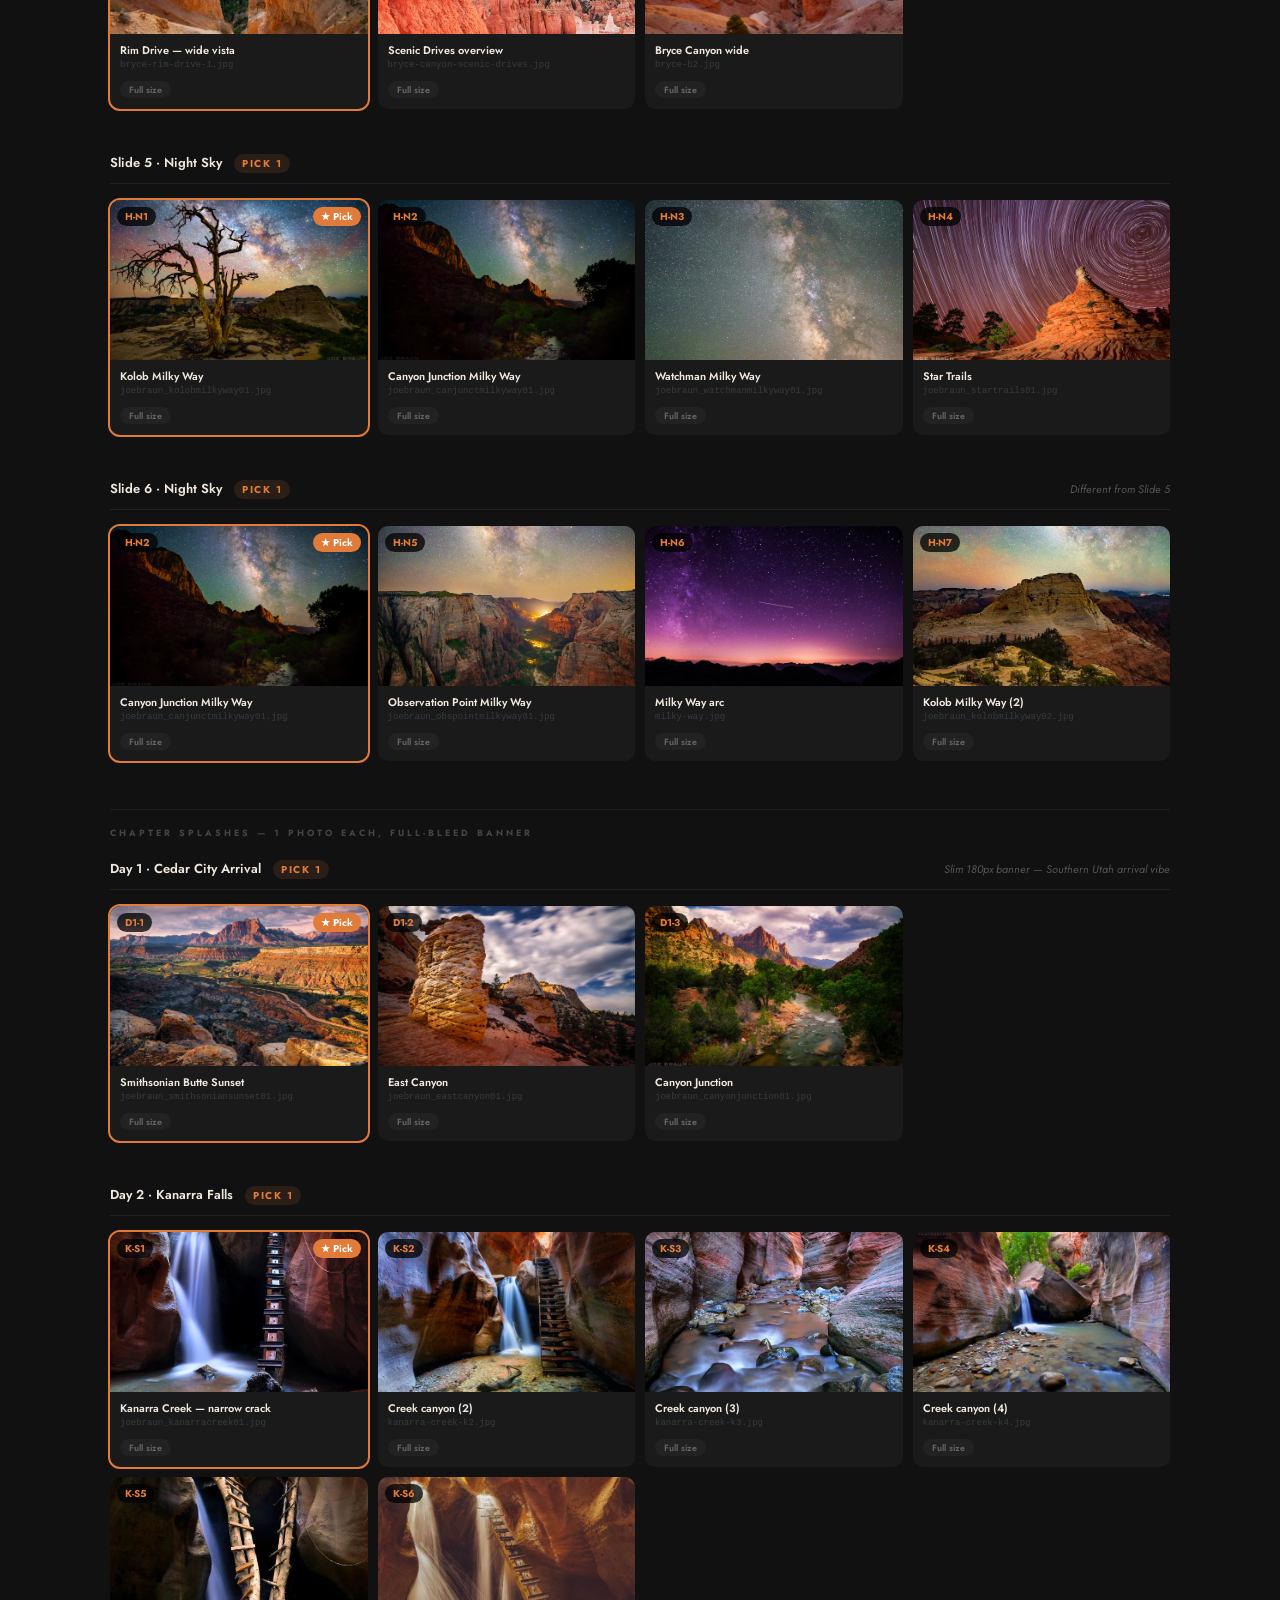
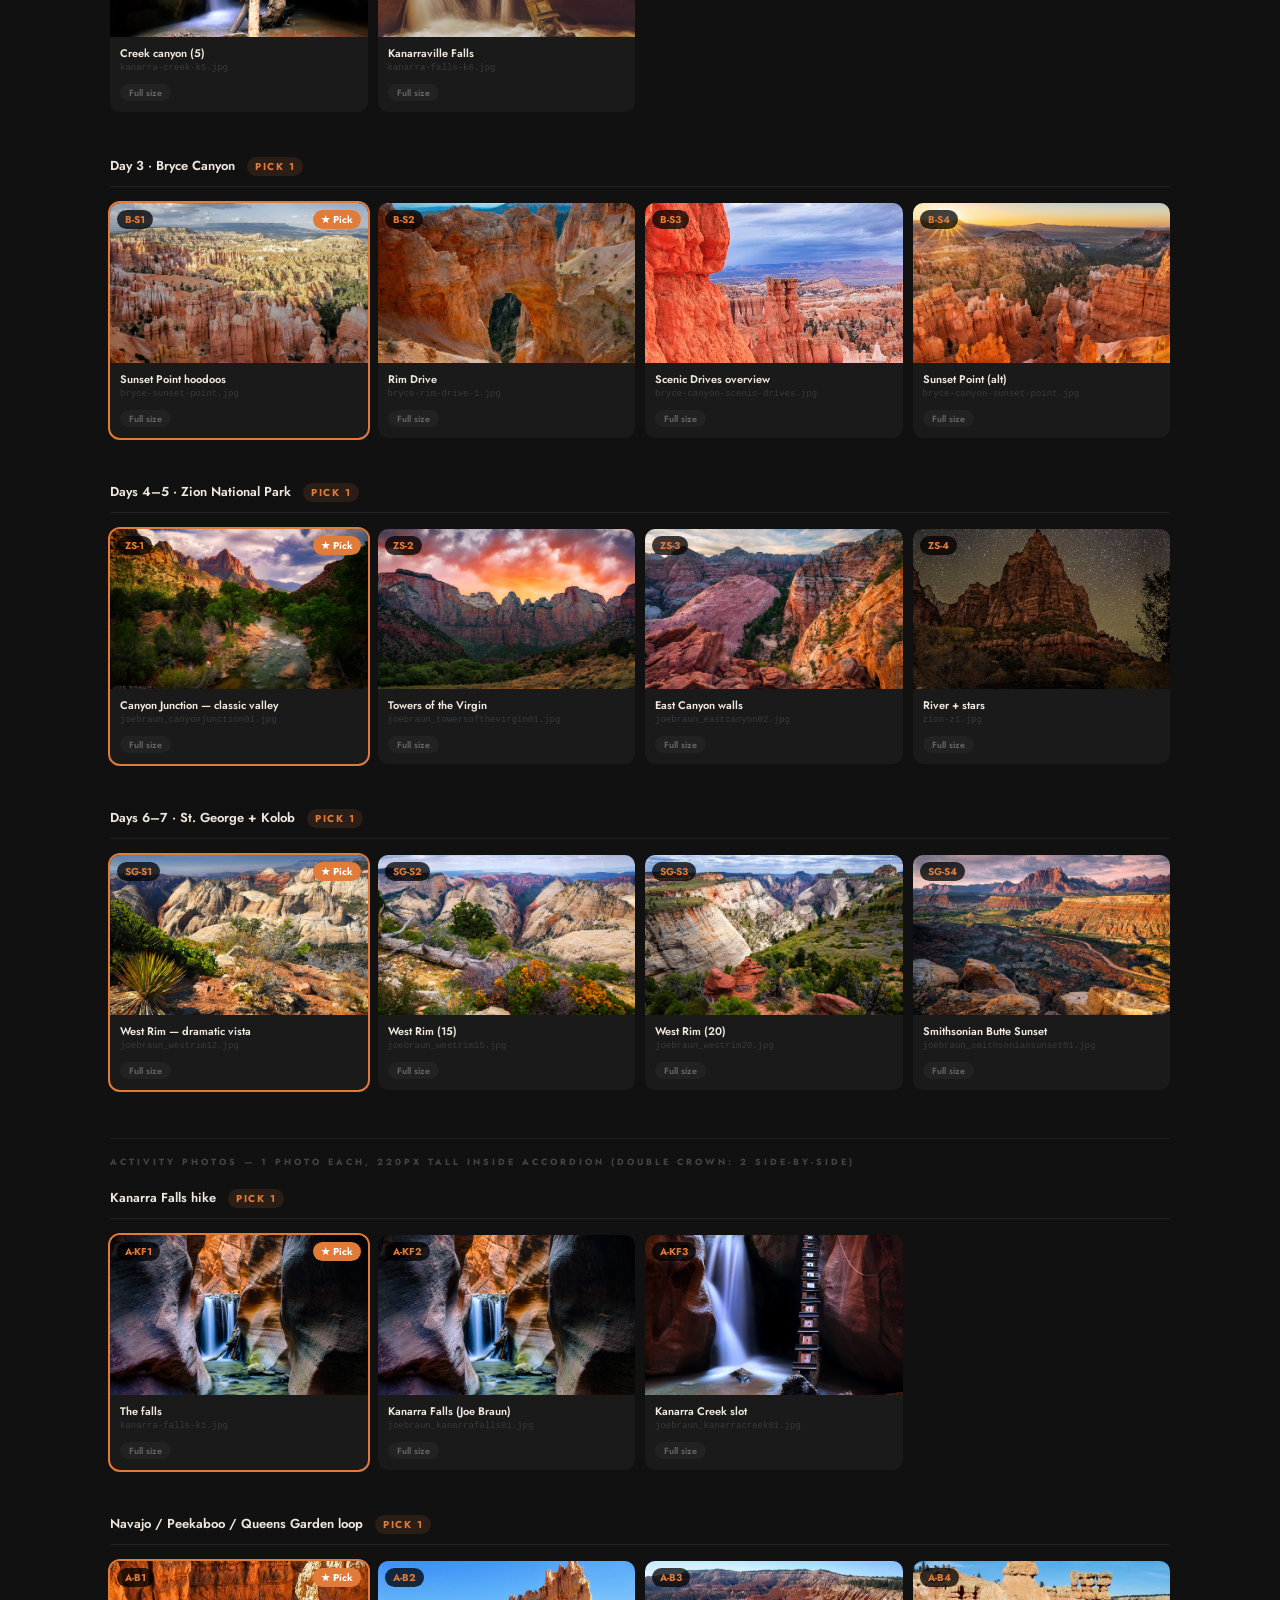
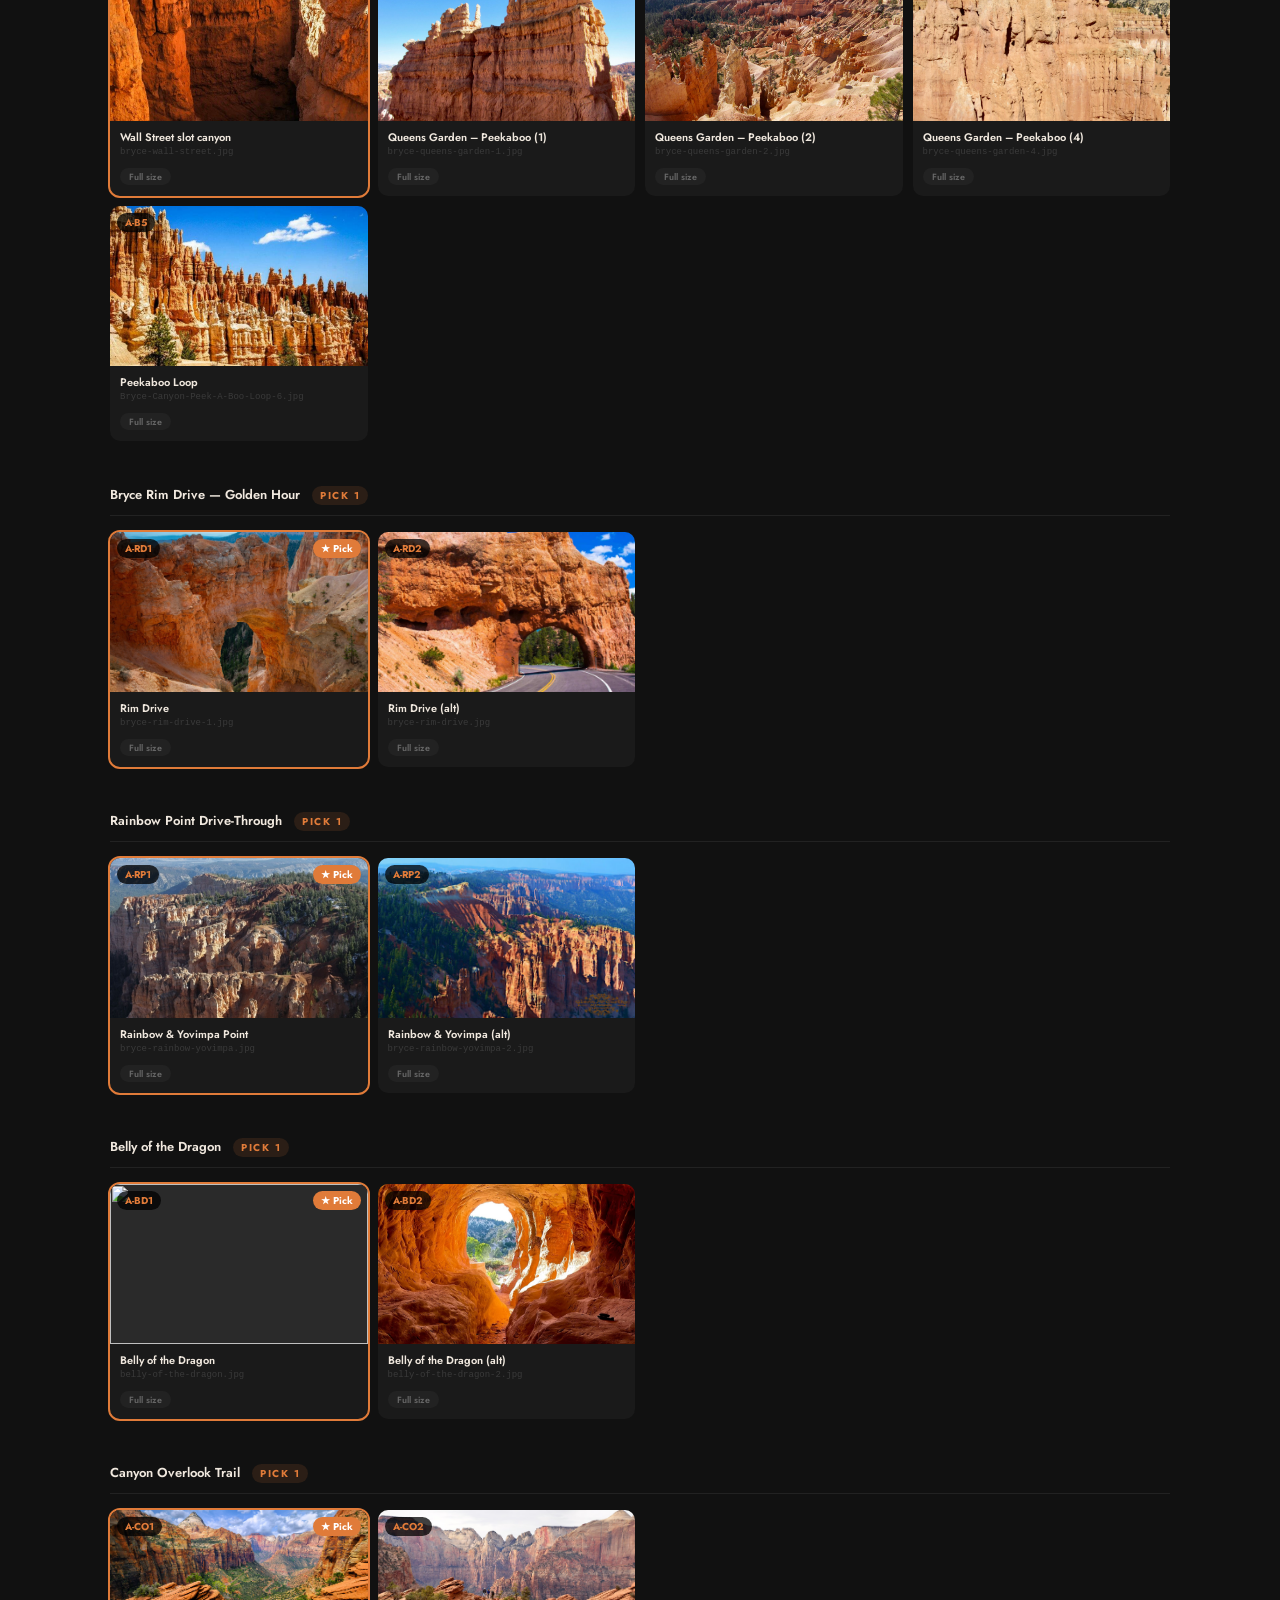
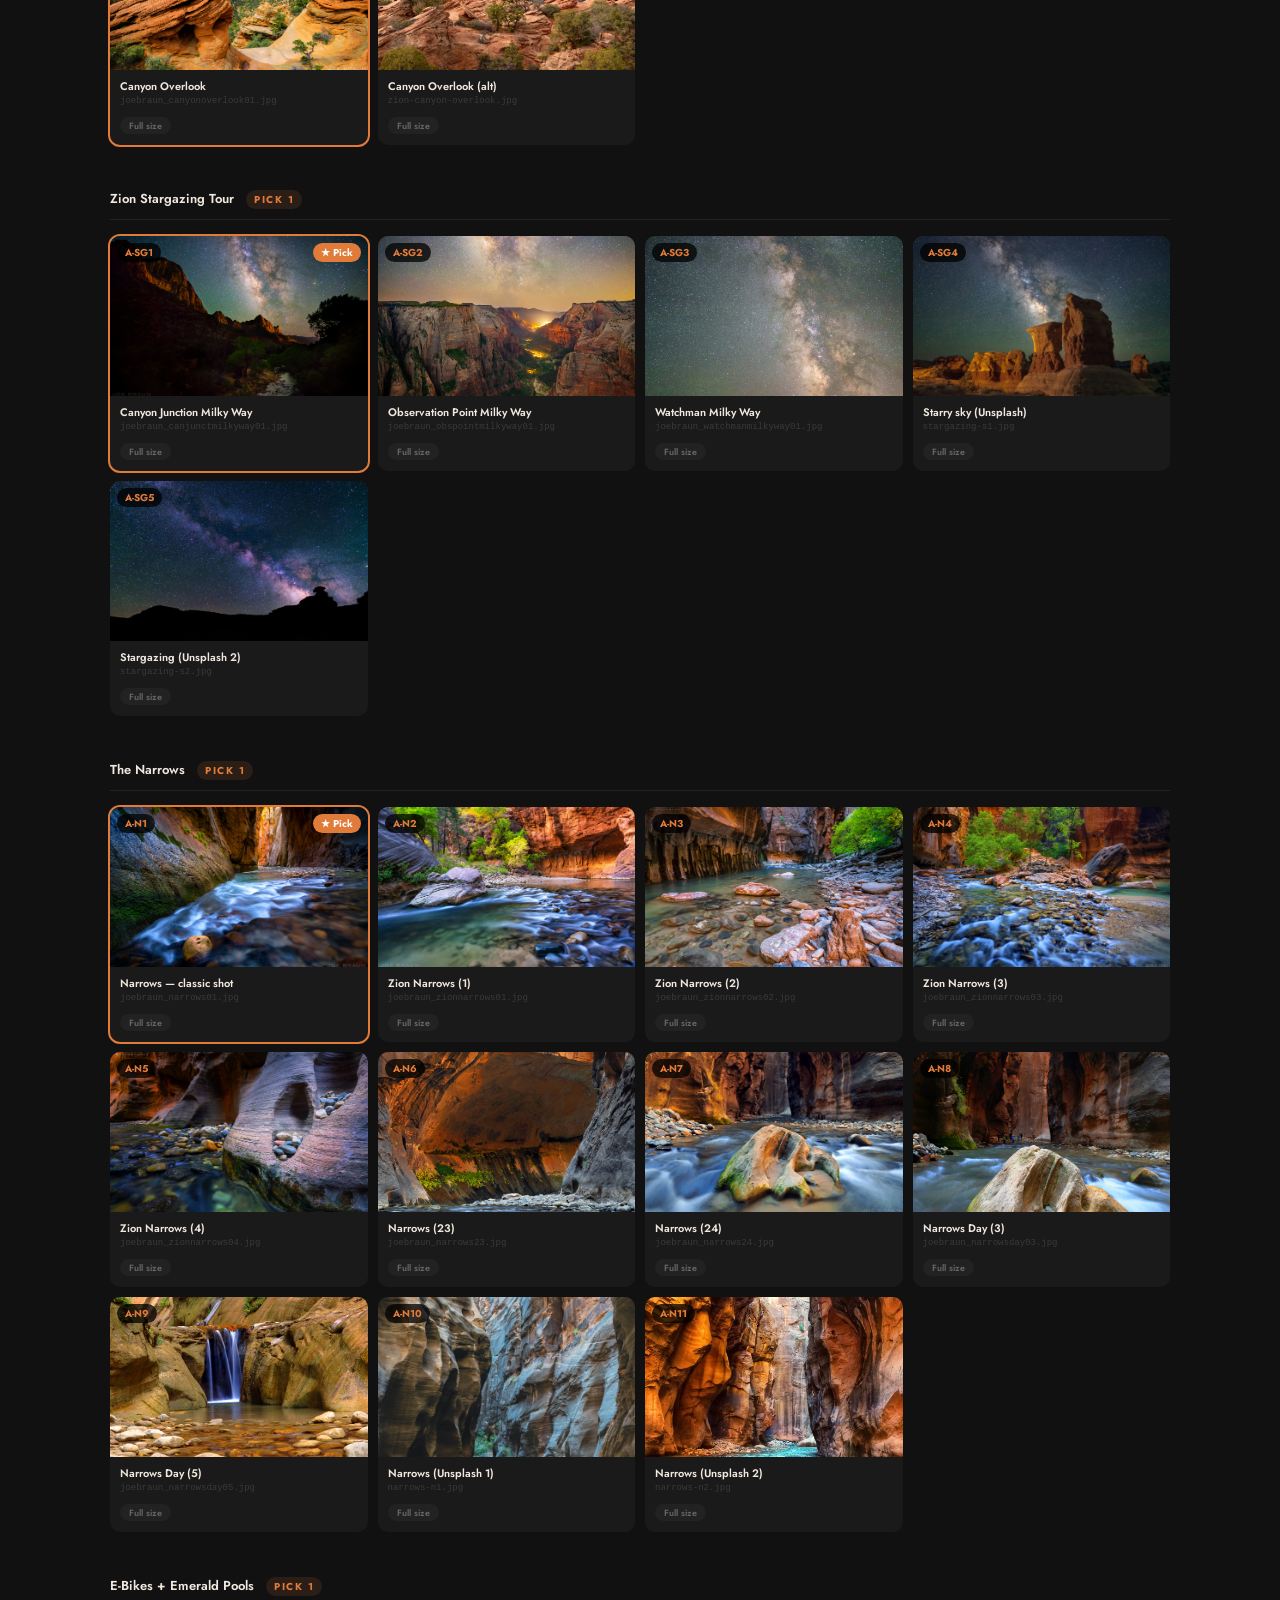
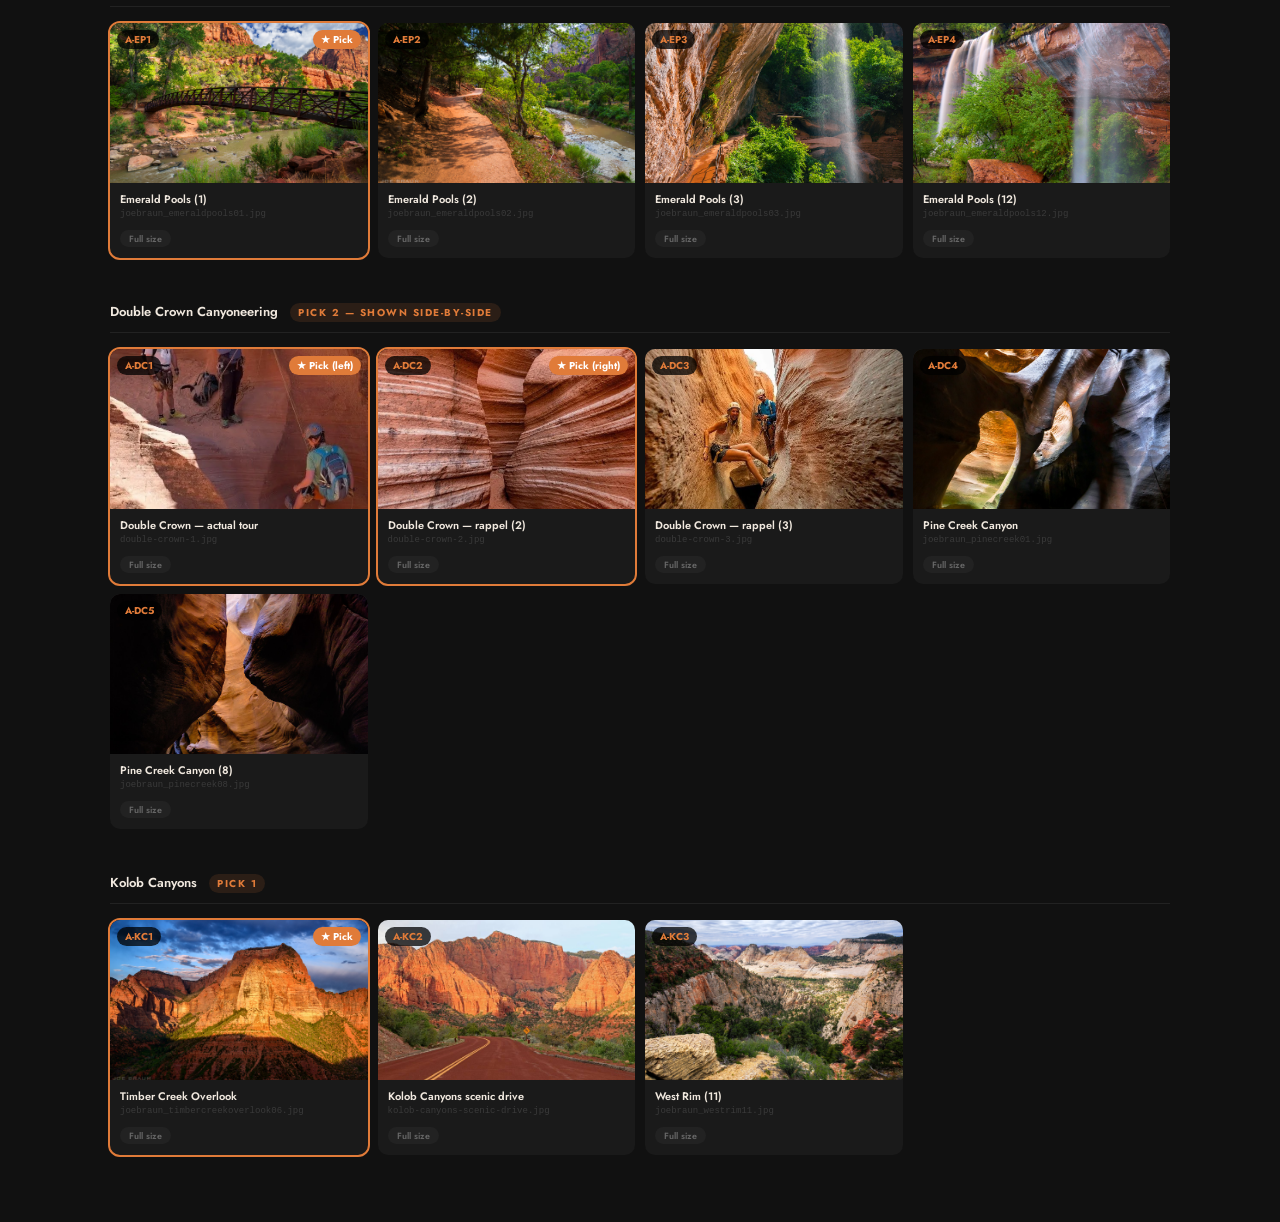
==== commit 2a0ebab1: "cleanup: convert all images to .jpg, fix .gitignore Converted .avif and .webp to .jpg via sips, rena" ====
--- a/photos.html
+++ b/photos.html
@@ -123,8 +123,8 @@
       <div class="card-body"><div class="card-label">Bryce Canyon wide</div><div class="card-filename">bryce-b2.jpg</div><a class="link-btn" href="images/bryce-b2.jpg" target="_blank">Full size</a></div>
     </div>
     <div class="card">
-      <div class="photo"><img src="images/bryce-canyon-sunset-point.jpeg" alt=""><div class="badge">H-B5</div></div>
-      <div class="card-body"><div class="card-label">Sunset Point (alt)</div><div class="card-filename">bryce-canyon-sunset-point.jpeg</div><a class="link-btn" href="images/bryce-canyon-sunset-point.jpeg" target="_blank">Full size</a></div>
+      <div class="photo"><img src="images/bryce-canyon-sunset-point.jpg" alt=""><div class="badge">H-B5</div></div>
+      <div class="card-body"><div class="card-label">Sunset Point (alt)</div><div class="card-filename">bryce-canyon-sunset-point.jpg</div><a class="link-btn" href="images/bryce-canyon-sunset-point.jpg" target="_blank">Full size</a></div>
     </div>
   </div>
 </div>
@@ -276,8 +276,8 @@
       <div class="card-body"><div class="card-label">Scenic Drives overview</div><div class="card-filename">bryce-canyon-scenic-drives.jpg</div><a class="link-btn" href="images/bryce-canyon-scenic-drives.jpg" target="_blank">Full size</a></div>
     </div>
     <div class="card">
-      <div class="photo"><img src="images/bryce-canyon-sunset-point.jpeg" alt=""><div class="badge">B-S4</div></div>
-      <div class="card-body"><div class="card-label">Sunset Point (alt)</div><div class="card-filename">bryce-canyon-sunset-point.jpeg</div><a class="link-btn" href="images/bryce-canyon-sunset-point.jpeg" target="_blank">Full size</a></div>
+      <div class="photo"><img src="images/bryce-canyon-sunset-point.jpg" alt=""><div class="badge">B-S4</div></div>
+      <div class="card-body"><div class="card-label">Sunset Point (alt)</div><div class="card-filename">bryce-canyon-sunset-point.jpg</div><a class="link-btn" href="images/bryce-canyon-sunset-point.jpg" target="_blank">Full size</a></div>
     </div>
   </div>
 </div>
@@ -366,16 +366,16 @@
       <div class="card-body"><div class="card-label">Wall Street slot canyon</div><div class="card-filename">bryce-wall-street.jpg</div><a class="link-btn" href="images/bryce-wall-street.jpg" target="_blank">Full size</a></div>
     </div>
     <div class="card">
-      <div class="photo"><img src="images/bryce-queens-garden-1.jpeg" alt=""><div class="badge">A-B2</div></div>
-      <div class="card-body"><div class="card-label">Queens Garden – Peekaboo (1)</div><div class="card-filename">bryce-queens-garden-1.jpeg</div><a class="link-btn" href="images/bryce-queens-garden-1.jpeg" target="_blank">Full size</a></div>
-    </div>
-    <div class="card">
-      <div class="photo"><img src="images/bryce-queens-garden-2.jpeg" alt=""><div class="badge">A-B3</div></div>
-      <div class="card-body"><div class="card-label">Queens Garden – Peekaboo (2)</div><div class="card-filename">bryce-queens-garden-2.jpeg</div><a class="link-btn" href="images/bryce-queens-garden-2.jpeg" target="_blank">Full size</a></div>
-    </div>
-    <div class="card">
-      <div class="photo"><img src="images/bryce-queens-garden-4.jpeg" alt=""><div class="badge">A-B4</div></div>
-      <div class="card-body"><div class="card-label">Queens Garden – Peekaboo (4)</div><div class="card-filename">bryce-queens-garden-4.jpeg</div><a class="link-btn" href="images/bryce-queens-garden-4.jpeg" target="_blank">Full size</a></div>
+      <div class="photo"><img src="images/bryce-queens-garden-1.jpg" alt=""><div class="badge">A-B2</div></div>
+      <div class="card-body"><div class="card-label">Queens Garden – Peekaboo (1)</div><div class="card-filename">bryce-queens-garden-1.jpg</div><a class="link-btn" href="images/bryce-queens-garden-1.jpg" target="_blank">Full size</a></div>
+    </div>
+    <div class="card">
+      <div class="photo"><img src="images/bryce-queens-garden-2.jpg" alt=""><div class="badge">A-B3</div></div>
+      <div class="card-body"><div class="card-label">Queens Garden – Peekaboo (2)</div><div class="card-filename">bryce-queens-garden-2.jpg</div><a class="link-btn" href="images/bryce-queens-garden-2.jpg" target="_blank">Full size</a></div>
+    </div>
+    <div class="card">
+      <div class="photo"><img src="images/bryce-queens-garden-4.jpg" alt=""><div class="badge">A-B4</div></div>
+      <div class="card-body"><div class="card-label">Queens Garden – Peekaboo (4)</div><div class="card-filename">bryce-queens-garden-4.jpg</div><a class="link-btn" href="images/bryce-queens-garden-4.jpg" target="_blank">Full size</a></div>
     </div>
     <div class="card">
       <div class="photo"><img src="images/bryce-peekaboo-loop.jpg" alt=""><div class="badge">A-B5</div></div>
@@ -394,8 +394,8 @@
       <div class="card-body"><div class="card-label">Rim Drive</div><div class="card-filename">bryce-rim-drive-1.jpg</div><a class="link-btn" href="images/bryce-rim-drive-1.jpg" target="_blank">Full size</a></div>
     </div>
     <div class="card">
-      <div class="photo"><img src="images/bryce-rim-drive.webp" alt=""><div class="badge">A-RD2</div></div>
-      <div class="card-body"><div class="card-label">Rim Drive (alt)</div><div class="card-filename">bryce-rim-drive.webp</div><a class="link-btn" href="images/bryce-rim-drive.webp" target="_blank">Full size</a></div>
+      <div class="photo"><img src="images/bryce-rim-drive.jpg" alt=""><div class="badge">A-RD2</div></div>
+      <div class="card-body"><div class="card-label">Rim Drive (alt)</div><div class="card-filename">bryce-rim-drive.jpg</div><a class="link-btn" href="images/bryce-rim-drive.jpg" target="_blank">Full size</a></div>
     </div>
   </div>
 </div>
@@ -426,8 +426,8 @@
       <div class="card-body"><div class="card-label">Belly of the Dragon</div><div class="card-filename">belly-of-the-dragon.jpg</div><a class="link-btn" href="images/belly-of-the-dragon.jpg" target="_blank">Full size</a></div>
     </div>
     <div class="card">
-      <div class="photo"><img src="images/belly-of-the-dragon-2.avif" alt=""><div class="badge">A-BD2</div></div>
-      <div class="card-body"><div class="card-label">Belly of the Dragon (alt)</div><div class="card-filename">belly-of-the-dragon-2.avif</div><a class="link-btn" href="images/belly-of-the-dragon-2.avif" target="_blank">Full size</a></div>
+      <div class="photo"><img src="images/belly-of-the-dragon-2.jpg" alt=""><div class="badge">A-BD2</div></div>
+      <div class="card-body"><div class="card-label">Belly of the Dragon (alt)</div><div class="card-filename">belly-of-the-dragon-2.jpg</div><a class="link-btn" href="images/belly-of-the-dragon-2.jpg" target="_blank">Full size</a></div>
     </div>
   </div>
 </div>
@@ -558,16 +558,16 @@
   </div>
   <div class="grid">
     <div class="card pick">
-      <div class="photo"><img src="images/double-crown-1.webp" alt=""><div class="badge">A-DC1</div><div class="rec-badge">★ Pick (left)</div></div>
-      <div class="card-body"><div class="card-label">Double Crown — actual tour</div><div class="card-filename">double-crown-1.webp</div><a class="link-btn" href="images/double-crown-1.webp" target="_blank">Full size</a></div>
-    </div>
-    <div class="card pick">
-      <div class="photo"><img src="images/double-crown-2.webp" alt=""><div class="badge">A-DC2</div><div class="rec-badge">★ Pick (right)</div></div>
-      <div class="card-body"><div class="card-label">Double Crown — rappel (2)</div><div class="card-filename">double-crown-2.webp</div><a class="link-btn" href="images/double-crown-2.webp" target="_blank">Full size</a></div>
-    </div>
-    <div class="card">
-      <div class="photo"><img src="images/double-crown-3.webp" alt=""><div class="badge">A-DC3</div></div>
-      <div class="card-body"><div class="card-label">Double Crown — rappel (3)</div><div class="card-filename">double-crown-3.webp</div><a class="link-btn" href="images/double-crown-3.webp" target="_blank">Full size</a></div>
+      <div class="photo"><img src="images/double-crown-1.jpg" alt=""><div class="badge">A-DC1</div><div class="rec-badge">★ Pick (left)</div></div>
+      <div class="card-body"><div class="card-label">Double Crown — actual tour</div><div class="card-filename">double-crown-1.jpg</div><a class="link-btn" href="images/double-crown-1.jpg" target="_blank">Full size</a></div>
+    </div>
+    <div class="card pick">
+      <div class="photo"><img src="images/double-crown-2.jpg" alt=""><div class="badge">A-DC2</div><div class="rec-badge">★ Pick (right)</div></div>
+      <div class="card-body"><div class="card-label">Double Crown — rappel (2)</div><div class="card-filename">double-crown-2.jpg</div><a class="link-btn" href="images/double-crown-2.jpg" target="_blank">Full size</a></div>
+    </div>
+    <div class="card">
+      <div class="photo"><img src="images/double-crown-3.jpg" alt=""><div class="badge">A-DC3</div></div>
+      <div class="card-body"><div class="card-label">Double Crown — rappel (3)</div><div class="card-filename">double-crown-3.jpg</div><a class="link-btn" href="images/double-crown-3.jpg" target="_blank">Full size</a></div>
     </div>
     <div class="card">
       <div class="photo"><img src="images/joebraun_pinecreek01.jpg" alt=""><div class="badge">A-DC4</div></div>
